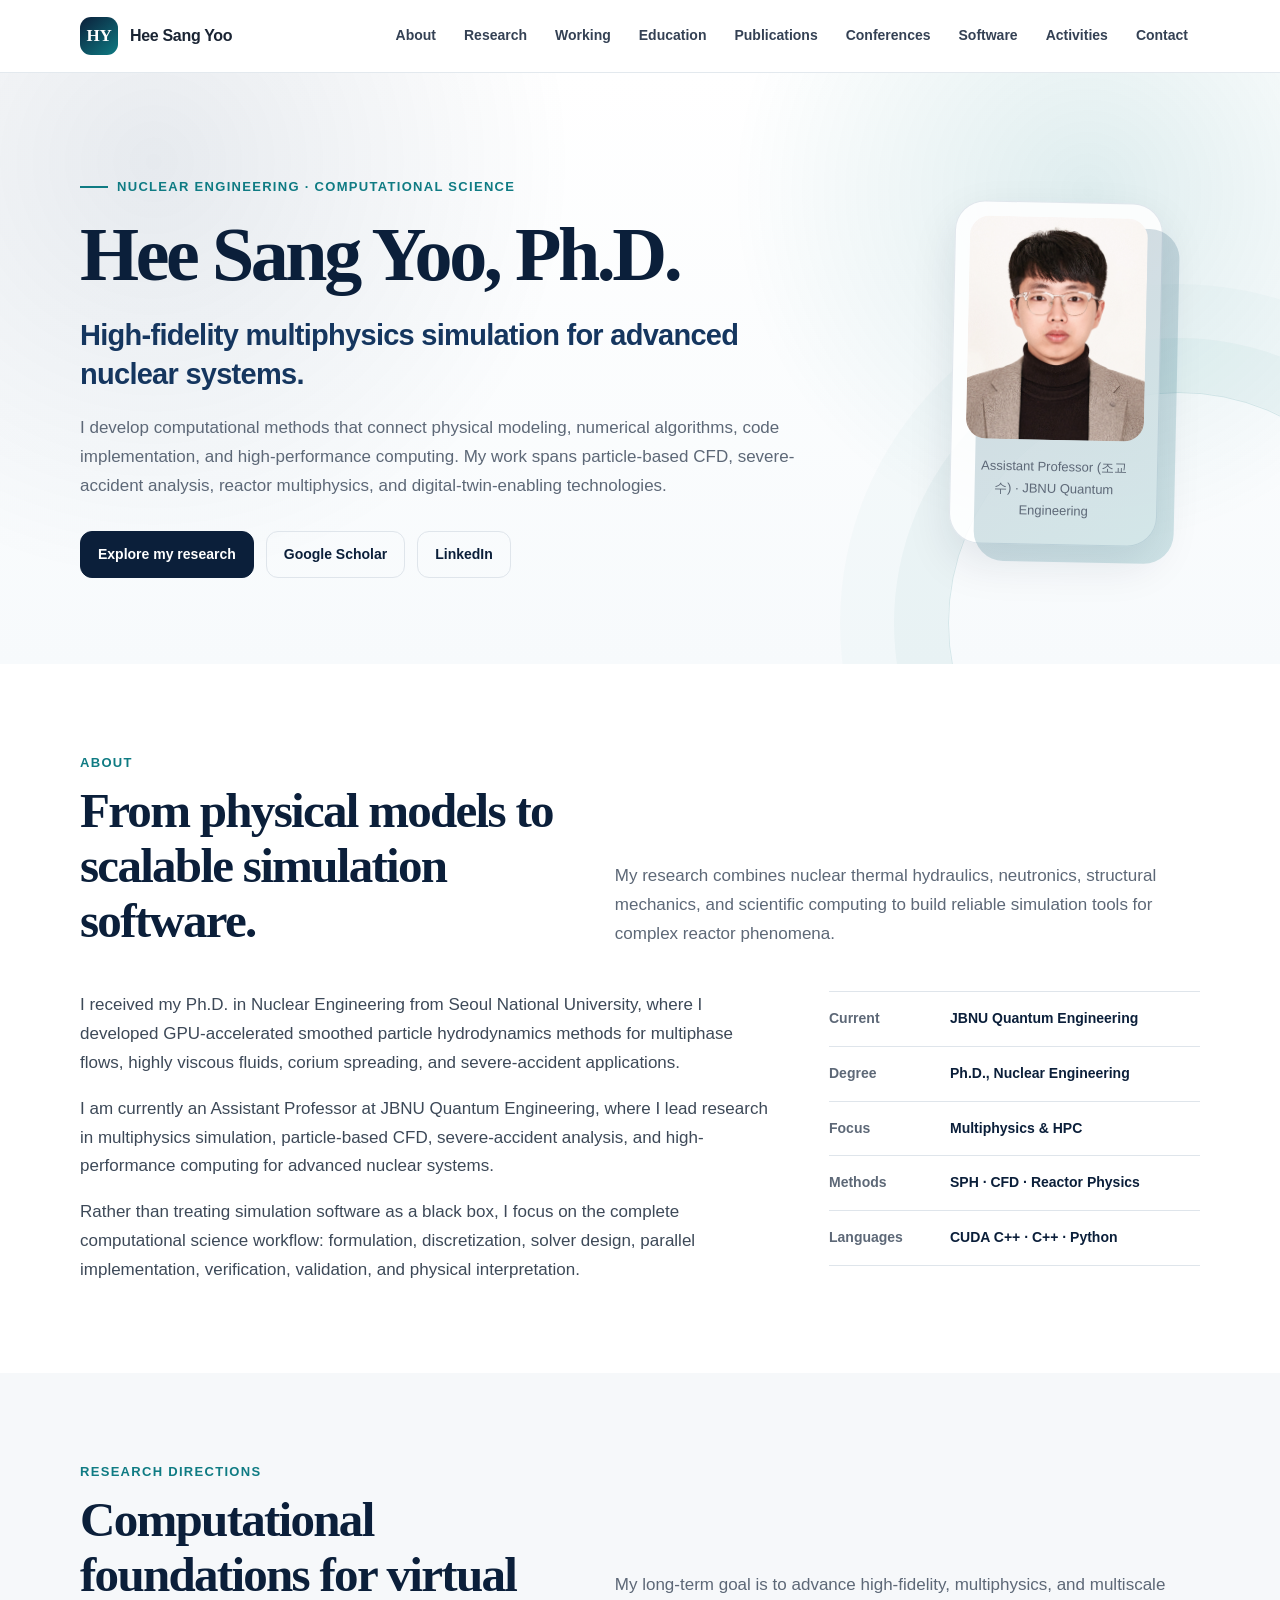
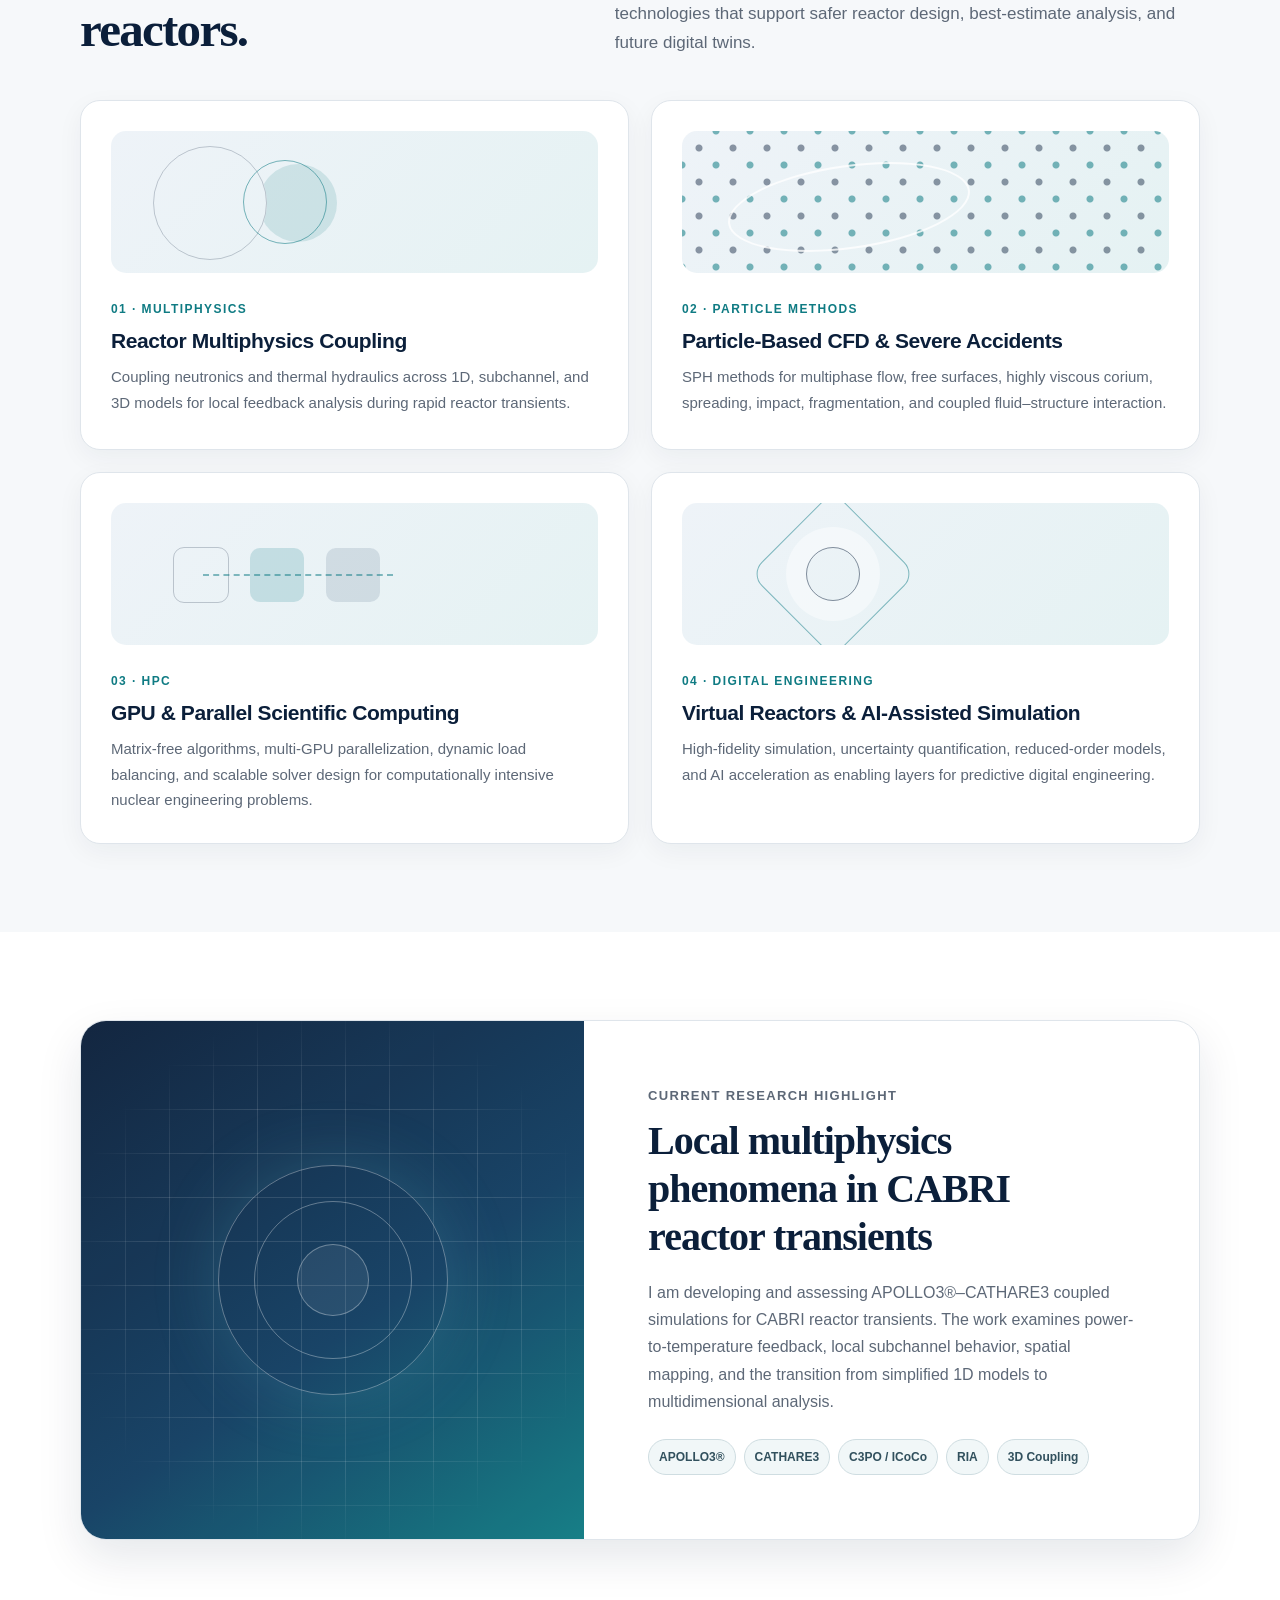
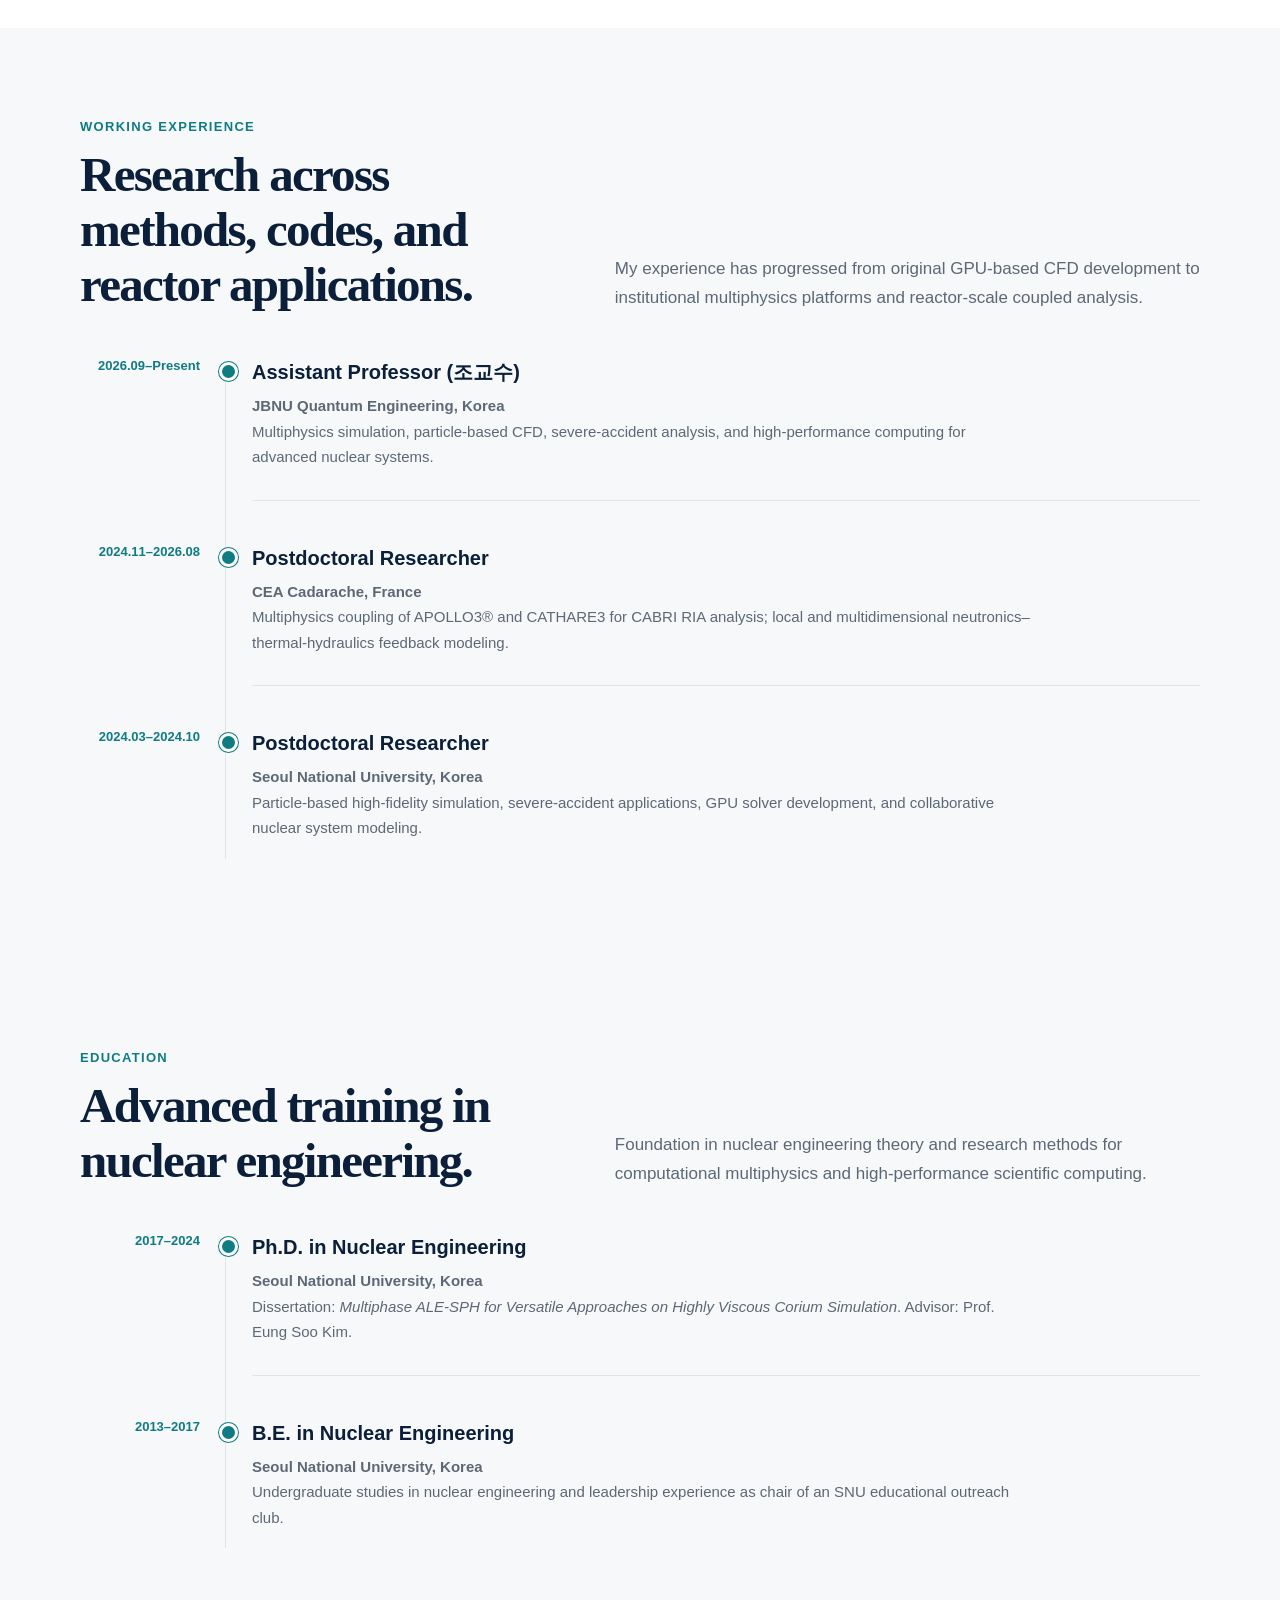
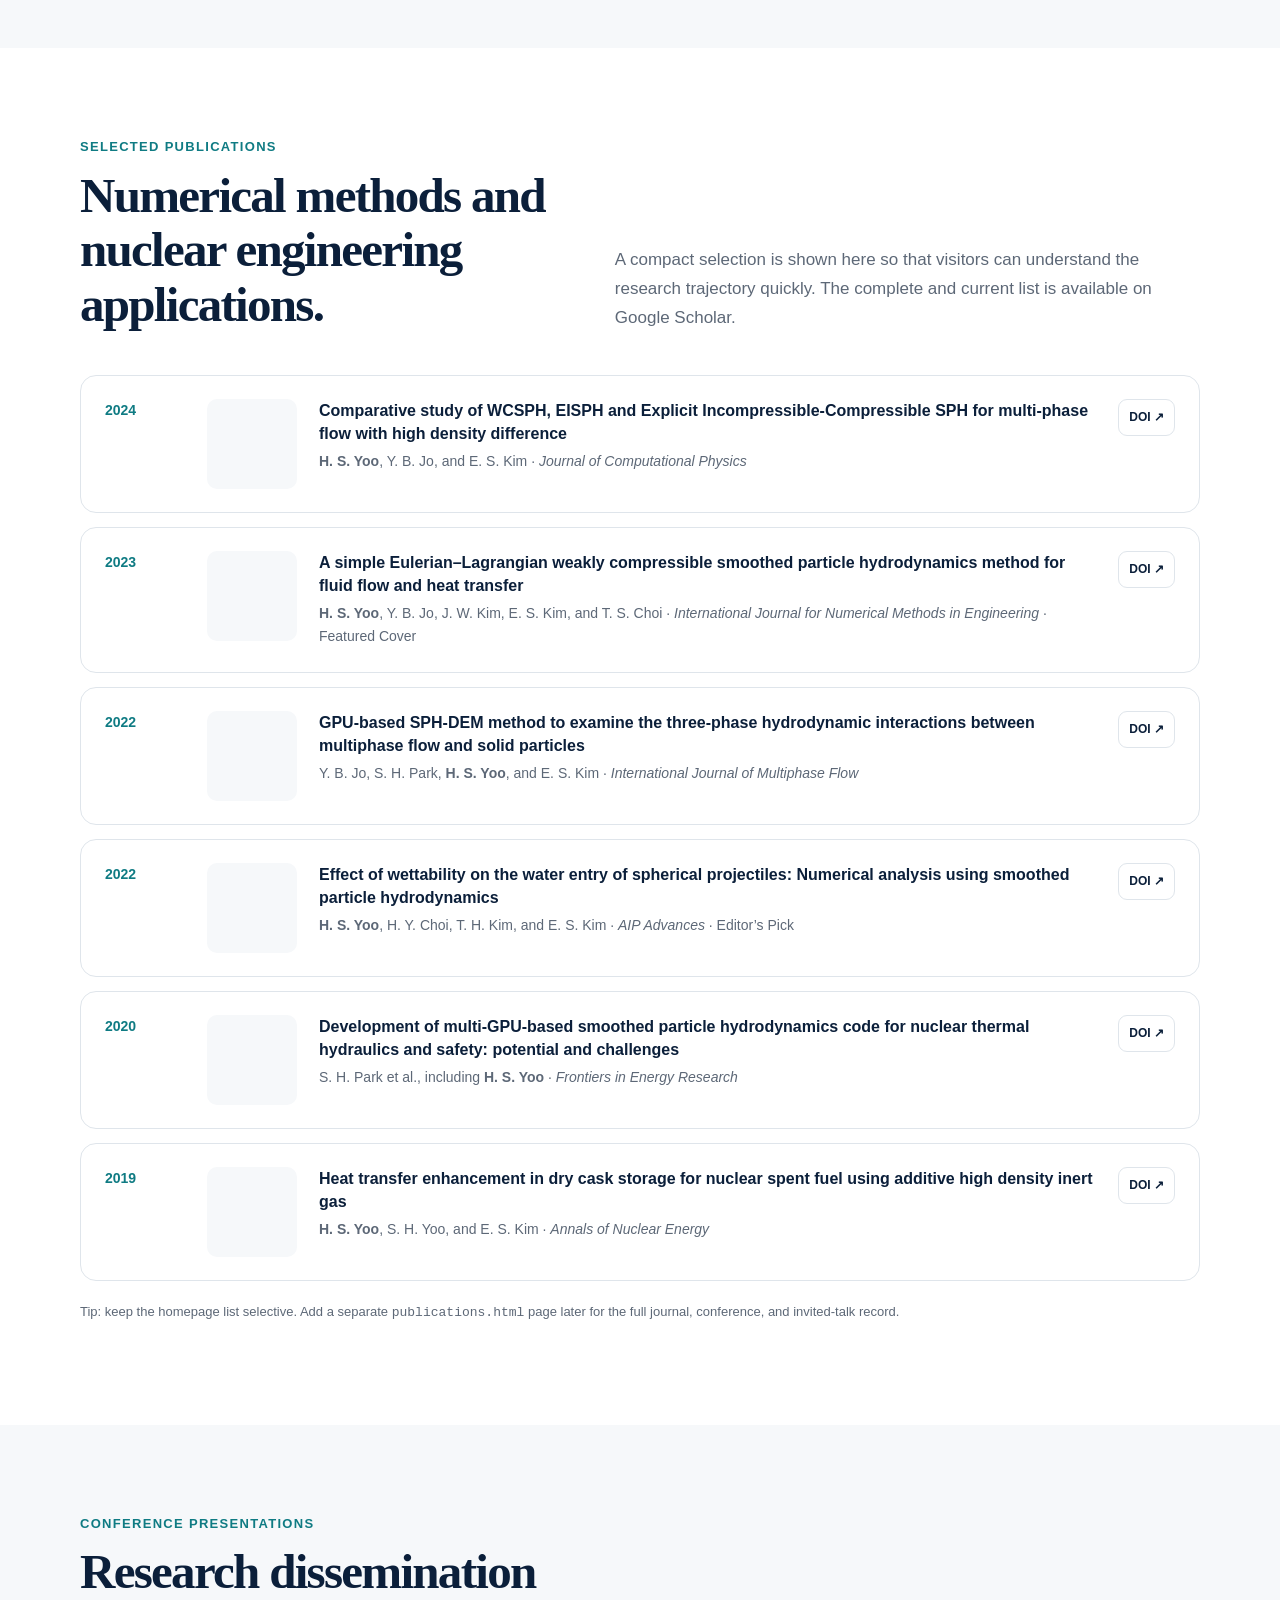
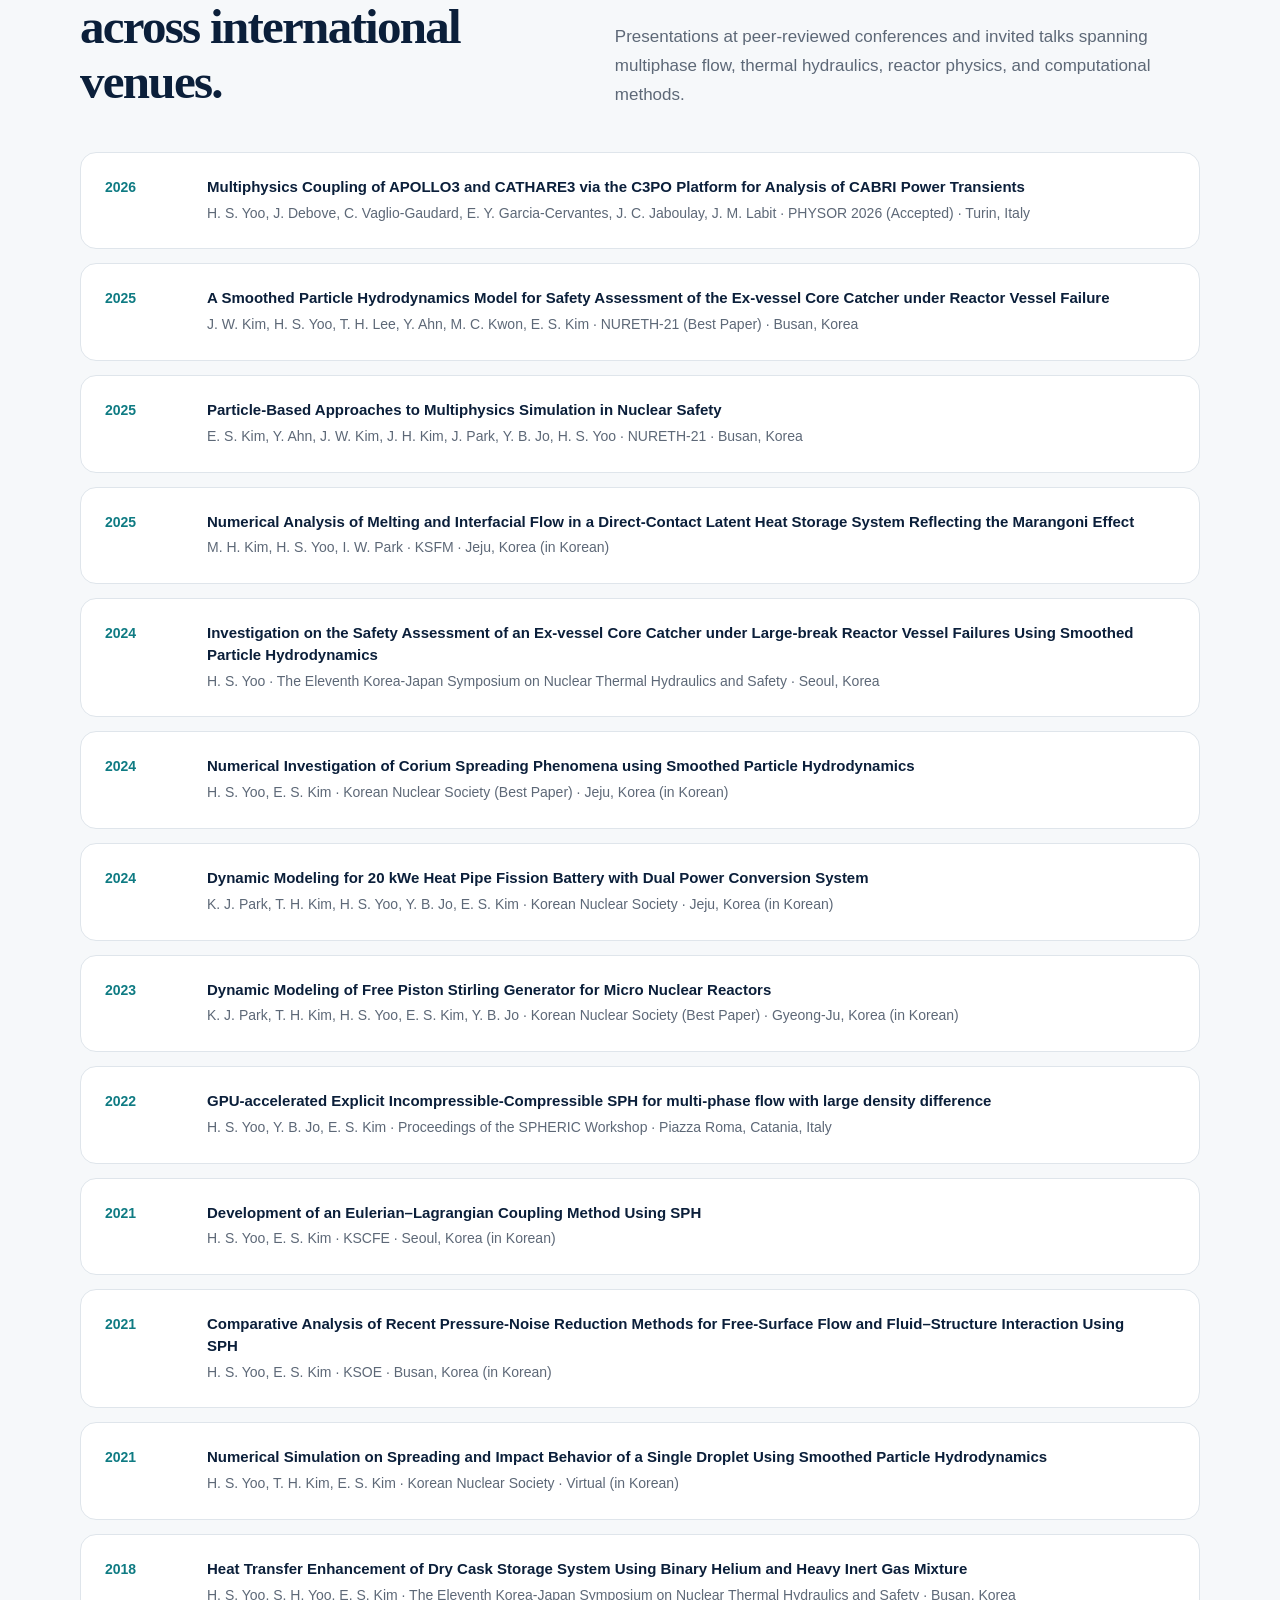
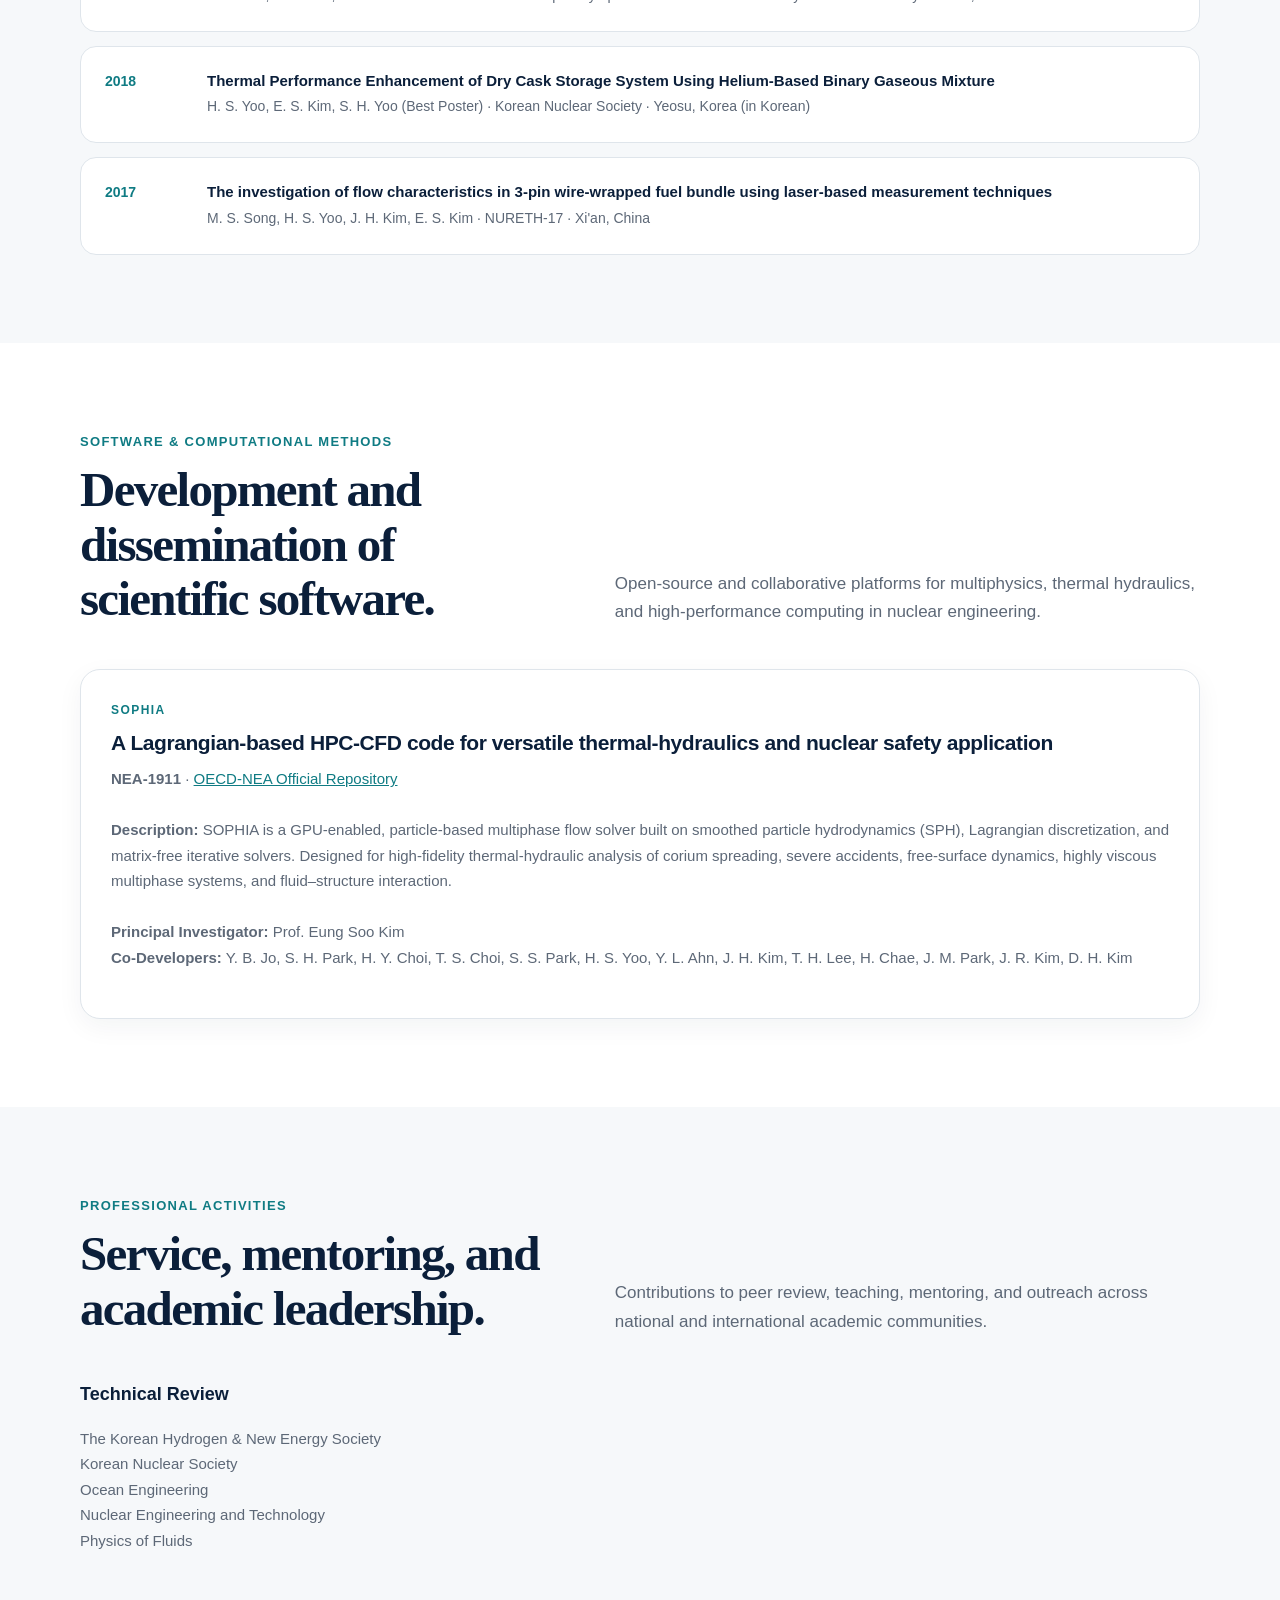
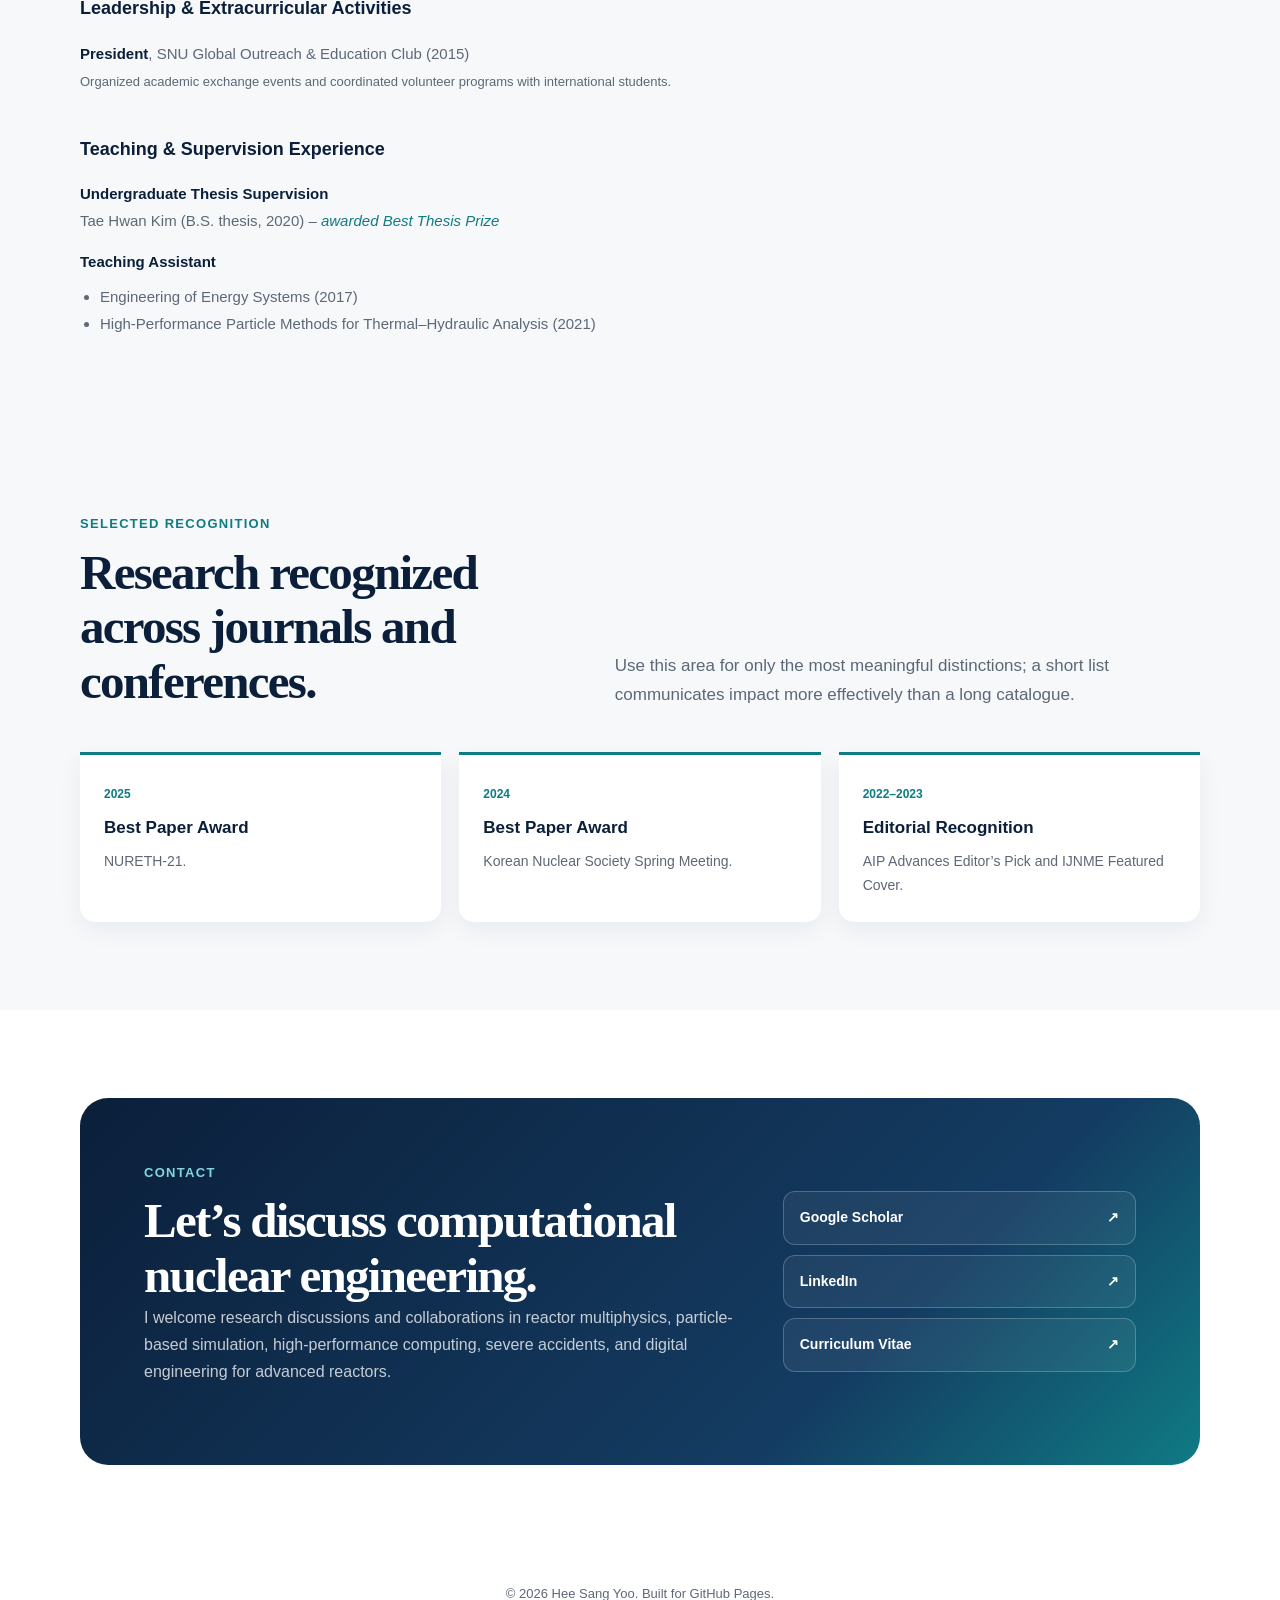
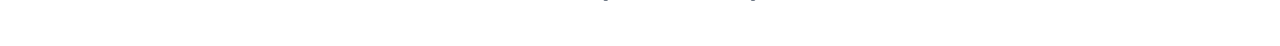
==== index.html @ 21f825f9 "newwebsite" ====
<!doctype html>
<html lang="en">
<head>
  <meta charset="utf-8">
  <meta name="viewport" content="width=device-width, initial-scale=1">
  <meta name="description" content="Hee Sang Yoo — Nuclear engineering researcher working on high-fidelity multiphysics simulation, particle methods, and high-performance computing.">
  <meta name="theme-color" content="#0b1f3a">
  <title>Hee Sang Yoo, Ph.D. | Nuclear Multiphysics & Computational Science</title>

  <style>
    :root {
      --navy: #0b1f3a;
      --navy-2: #15365f;
      --teal: #0f7b83;
      --sky: #e8f3f6;
      --ink: #1a2433;
      --muted: #5d6877;
      --line: #dfe5eb;
      --surface: #ffffff;
      --surface-soft: #f6f8fa;
      --shadow: 0 18px 45px rgba(11, 31, 58, 0.10);
      --radius: 20px;
      --max-width: 1120px;
    }

    * { box-sizing: border-box; }

    html {
      scroll-behavior: smooth;
      scroll-padding-top: 88px;
    }

    body {
      margin: 0;
      color: var(--ink);
      background: var(--surface);
      font-family: Inter, ui-sans-serif, -apple-system, BlinkMacSystemFont, "Segoe UI", Roboto, Helvetica, Arial, sans-serif;
      font-size: 16px;
      line-height: 1.7;
      -webkit-font-smoothing: antialiased;
    }

    a { color: inherit; }
    img { max-width: 100%; display: block; }

    .container {
      width: min(calc(100% - 40px), var(--max-width));
      margin: 0 auto;
    }

    .skip-link {
      position: absolute;
      left: -999px;
      top: 8px;
      padding: 10px 14px;
      color: #fff;
      background: var(--navy);
      z-index: 9999;
    }

    .skip-link:focus { left: 8px; }

    /* Navigation */
    .site-header {
      position: sticky;
      top: 0;
      z-index: 1000;
      border-bottom: 1px solid rgba(223, 229, 235, 0.85);
      background: rgba(255, 255, 255, 0.92);
      backdrop-filter: blur(16px);
    }

    .navbar {
      min-height: 72px;
      display: flex;
      align-items: center;
      justify-content: space-between;
      gap: 24px;
    }

    .brand {
      display: flex;
      align-items: center;
      gap: 12px;
      text-decoration: none;
      font-weight: 800;
      letter-spacing: -0.02em;
    }

    .brand-mark {
      width: 38px;
      height: 38px;
      display: grid;
      place-items: center;
      border-radius: 11px;
      color: #fff;
      background: linear-gradient(140deg, var(--navy), var(--teal));
      font-family: Georgia, "Times New Roman", serif;
      font-size: 17px;
    }

    .nav-links {
      display: flex;
      align-items: center;
      gap: 4px;
      margin: 0;
      padding: 0;
      list-style: none;
    }

    .nav-links a {
      display: block;
      padding: 9px 12px;
      border-radius: 10px;
      color: #344154;
      text-decoration: none;
      font-size: 14px;
      font-weight: 650;
    }

    .nav-links a:hover,
    .nav-links a:focus-visible {
      color: var(--navy);
      background: var(--surface-soft);
    }

    .menu-button {
      display: none;
      padding: 8px 10px;
      border: 1px solid var(--line);
      border-radius: 10px;
      color: var(--navy);
      background: #fff;
      font: inherit;
      font-weight: 700;
      cursor: pointer;
    }

    /* Hero */
    .hero {
      position: relative;
      overflow: hidden;
      padding: 96px 0 86px;
      background:
        radial-gradient(circle at 85% 20%, rgba(15, 123, 131, 0.13), transparent 30%),
        radial-gradient(circle at 12% 15%, rgba(21, 54, 95, 0.10), transparent 34%),
        linear-gradient(180deg, #ffffff 0%, #f7fafc 100%);
    }

    .hero::after {
      content: "";
      position: absolute;
      right: -130px;
      bottom: -190px;
      width: 460px;
      height: 460px;
      border: 1px solid rgba(15, 123, 131, 0.15);
      border-radius: 50%;
      box-shadow:
        0 0 0 54px rgba(15, 123, 131, 0.04),
        0 0 0 108px rgba(15, 123, 131, 0.025);
      pointer-events: none;
    }

    .hero-grid {
      position: relative;
      z-index: 1;
      display: grid;
      grid-template-columns: minmax(0, 1.45fr) minmax(260px, 0.55fr);
      align-items: center;
      gap: 72px;
    }

    .eyebrow {
      display: inline-flex;
      align-items: center;
      gap: 9px;
      margin-bottom: 18px;
      color: var(--teal);
      font-size: 13px;
      font-weight: 800;
      letter-spacing: 0.10em;
      text-transform: uppercase;
    }

    .eyebrow::before {
      content: "";
      width: 28px;
      height: 2px;
      background: var(--teal);
    }

    h1, h2, h3, p { margin-top: 0; }

    h1 {
      max-width: 760px;
      margin-bottom: 22px;
      color: var(--navy);
      font-family: Georgia, "Times New Roman", serif;
      font-size: clamp(46px, 7vw, 76px);
      font-weight: 700;
      line-height: 1.02;
      letter-spacing: -0.045em;
    }

    .hero-subtitle {
      max-width: 760px;
      margin-bottom: 20px;
      color: var(--navy-2);
      font-size: clamp(20px, 2.5vw, 29px);
      font-weight: 720;
      line-height: 1.35;
      letter-spacing: -0.025em;
    }

    .hero-copy {
      max-width: 735px;
      margin-bottom: 30px;
      color: var(--muted);
      font-size: 17px;
    }

    .hero-actions {
      display: flex;
      flex-wrap: wrap;
      gap: 12px;
    }

    .button {
      display: inline-flex;
      align-items: center;
      justify-content: center;
      min-height: 46px;
      padding: 11px 17px;
      border: 1px solid var(--navy);
      border-radius: 12px;
      color: #fff;
      background: var(--navy);
      text-decoration: none;
      font-size: 14px;
      font-weight: 760;
      transition: transform 150ms ease, box-shadow 150ms ease, background 150ms ease;
    }

    .button:hover {
      transform: translateY(-2px);
      box-shadow: 0 10px 22px rgba(11, 31, 58, 0.15);
    }

    .button.secondary {
      color: var(--navy);
      background: transparent;
      border-color: var(--line);
    }

    .profile-card {
      position: relative;
      padding: 14px;
      border: 1px solid rgba(223, 229, 235, 0.95);
      border-radius: 30px;
      background: rgba(255, 255, 255, 0.86);
      box-shadow: var(--shadow);
      transform: rotate(1.2deg);
    }

    .profile-card::before {
      content: "";
      position: absolute;
      inset: 24px -18px -18px 24px;
      z-index: -1;
      border-radius: 30px;
      background: linear-gradient(140deg, rgba(21, 54, 95, 0.18), rgba(15, 123, 131, 0.18));
    }

    .profile-card img {
      width: 100%;
      aspect-ratio: 4 / 5;
      object-fit: cover;
      object-position: center;
      border-radius: 20px;
      background: #e8edf1;
    }

    .profile-caption {
      padding: 16px 8px 8px;
      color: var(--muted);
      font-size: 13px;
      text-align: center;
    }

    /* Shared sections */
    section { padding: 88px 0; }
    section.soft { background: var(--surface-soft); }

    .section-heading {
      display: grid;
      grid-template-columns: 0.9fr 1.1fr;
      gap: 56px;
      margin-bottom: 42px;
      align-items: end;
    }

    .section-kicker {
      margin-bottom: 10px;
      color: var(--teal);
      font-size: 13px;
      font-weight: 800;
      letter-spacing: 0.1em;
      text-transform: uppercase;
    }

    h2 {
      margin-bottom: 0;
      color: var(--navy);
      font-family: Georgia, "Times New Roman", serif;
      font-size: clamp(34px, 5vw, 49px);
      line-height: 1.12;
      letter-spacing: -0.035em;
    }

    .section-intro {
      margin-bottom: 0;
      color: var(--muted);
      font-size: 17px;
    }

    /* About */
    .about-grid {
      display: grid;
      grid-template-columns: 1.3fr 0.7fr;
      gap: 60px;
      align-items: start;
    }

    .about-copy p {
      color: #3d4958;
      font-size: 17px;
    }

    .about-copy p:last-child { margin-bottom: 0; }

    .fact-list {
      margin: 0;
      padding: 0;
      list-style: none;
      border-top: 1px solid var(--line);
    }

    .fact-list li {
      display: grid;
      grid-template-columns: 105px 1fr;
      gap: 16px;
      padding: 15px 0;
      border-bottom: 1px solid var(--line);
      font-size: 14px;
    }

    .fact-label {
      color: var(--muted);
      font-weight: 700;
    }

    .fact-value {
      color: var(--navy);
      font-weight: 700;
    }

    /* Research */
    .research-grid {
      display: grid;
      grid-template-columns: repeat(2, minmax(0, 1fr));
      gap: 22px;
    }

    .research-card {
      position: relative;
      overflow: hidden;
      min-height: 350px;
      padding: 30px;
      border: 1px solid var(--line);
      border-radius: var(--radius);
      background: #fff;
      box-shadow: 0 8px 26px rgba(11, 31, 58, 0.05);
      transition: transform 180ms ease, box-shadow 180ms ease;
    }

    .research-card:hover {
      transform: translateY(-4px);
      box-shadow: 0 16px 38px rgba(11, 31, 58, 0.10);
    }

    .research-visual {
      position: relative;
      height: 142px;
      margin-bottom: 26px;
      overflow: hidden;
      border-radius: 15px;
      background: linear-gradient(135deg, #eef3f8, #e5f2f3);
    }

    .research-visual::before,
    .research-visual::after {
      content: "";
      position: absolute;
      border-radius: 50%;
      border: 1.5px solid rgba(11, 31, 58, 0.22);
    }

    .visual-multiphysics::before {
      width: 112px;
      height: 112px;
      left: 42px;
      top: 15px;
      box-shadow: 88px 0 0 -18px rgba(15, 123, 131, 0.14);
    }

    .visual-multiphysics::after {
      width: 82px;
      height: 82px;
      left: 132px;
      top: 29px;
      border-color: rgba(15, 123, 131, 0.55);
    }

    .visual-particles {
      background-image:
        radial-gradient(circle, rgba(11,31,58,.45) 0 3px, transparent 4px),
        radial-gradient(circle, rgba(15,123,131,.55) 0 3px, transparent 4px),
        linear-gradient(135deg, #eef3f8, #e5f2f3);
      background-position: 0 0, 17px 17px, 0 0;
      background-size: 34px 34px, 34px 34px, auto;
    }

    .visual-particles::before {
      width: 240px;
      height: 80px;
      left: 45px;
      top: 34px;
      border-radius: 50%;
      border: 2px solid rgba(255,255,255,.80);
      transform: rotate(-8deg);
    }

    .visual-hpc::before {
      width: 54px;
      height: 54px;
      left: 62px;
      top: 44px;
      border-radius: 11px;
      box-shadow:
        76px 0 0 -1px rgba(15, 123, 131, 0.18),
        152px 0 0 -1px rgba(21, 54, 95, 0.12);
    }

    .visual-hpc::after {
      width: 190px;
      height: 1px;
      left: 92px;
      top: 71px;
      border: 0;
      border-top: 2px dashed rgba(15, 123, 131, 0.50);
      border-radius: 0;
    }

    .visual-digital::before {
      width: 116px;
      height: 116px;
      left: 92px;
      top: 12px;
      border-radius: 17px;
      transform: rotate(45deg);
      border-color: rgba(15, 123, 131, 0.50);
    }

    .visual-digital::after {
      width: 52px;
      height: 52px;
      left: 124px;
      top: 44px;
      border-color: rgba(11, 31, 58, 0.48);
      box-shadow: 0 0 0 20px rgba(255,255,255,.42);
    }

    .research-number {
      display: block;
      margin-bottom: 8px;
      color: var(--teal);
      font-size: 12px;
      font-weight: 850;
      letter-spacing: 0.12em;
    }

    .research-card h3 {
      margin-bottom: 10px;
      color: var(--navy);
      font-size: 21px;
      line-height: 1.3;
      letter-spacing: -0.02em;
    }

    .research-card p {
      margin-bottom: 0;
      color: var(--muted);
      font-size: 15px;
    }

    /* Highlight */
    .highlight {
      display: grid;
      grid-template-columns: 0.9fr 1.1fr;
      gap: 0;
      overflow: hidden;
      border: 1px solid var(--line);
      border-radius: 26px;
      background: #fff;
      box-shadow: var(--shadow);
    }

    .highlight-graphic {
      position: relative;
      min-height: 390px;
      overflow: hidden;
      background:
        linear-gradient(rgba(255,255,255,.03), rgba(255,255,255,.03)),
        linear-gradient(145deg, var(--navy), #123e62 57%, var(--teal));
    }

    .core-ring,
    .core-ring::before,
    .core-ring::after {
      position: absolute;
      border-radius: 50%;
      border: 1px solid rgba(255,255,255,.33);
      content: "";
    }

    .core-ring {
      width: 230px;
      height: 230px;
      left: 50%;
      top: 50%;
      transform: translate(-50%, -50%);
      box-shadow: 0 0 70px rgba(106, 215, 221, 0.18);
    }

    .core-ring::before { inset: 35px; }
    .core-ring::after { inset: 78px; background: rgba(255,255,255,.07); }

    .core-lines {
      position: absolute;
      inset: 0;
      background-image:
        linear-gradient(rgba(255,255,255,.12) 1px, transparent 1px),
        linear-gradient(90deg, rgba(255,255,255,.12) 1px, transparent 1px);
      background-size: 44px 44px;
      mask-image: radial-gradient(circle at center, #000 0 52%, transparent 76%);
    }

    .highlight-copy {
      padding: clamp(34px, 6vw, 64px);
    }

    .highlight-copy h3 {
      margin-bottom: 18px;
      color: var(--navy);
      font-family: Georgia, "Times New Roman", serif;
      font-size: clamp(28px, 4vw, 40px);
      line-height: 1.2;
      letter-spacing: -0.025em;
    }

    .highlight-copy p { color: var(--muted); }

    .tag-list {
      display: flex;
      flex-wrap: wrap;
      gap: 8px;
      margin: 24px 0 0;
      padding: 0;
      list-style: none;
    }

    .tag-list li {
      padding: 7px 10px;
      border: 1px solid #cfdde1;
      border-radius: 999px;
      color: #31505d;
      background: #f1f7f8;
      font-size: 12px;
      font-weight: 750;
    }

    /* Experience */
    .timeline {
      position: relative;
      margin: 0;
      padding: 0;
      list-style: none;
    }

    .timeline::before {
      content: "";
      position: absolute;
      left: 145px;
      top: 12px;
      bottom: 12px;
      width: 1px;
      background: var(--line);
    }

    .timeline-item {
      display: grid;
      grid-template-columns: 120px 1fr;
      gap: 52px;
      position: relative;
      padding: 0 0 40px;
    }

    .timeline-item:last-child { padding-bottom: 0; }

    .timeline-item::before {
      content: "";
      position: absolute;
      left: 139px;
      top: 7px;
      width: 13px;
      height: 13px;
      border: 3px solid #fff;
      border-radius: 50%;
      background: var(--teal);
      box-shadow: 0 0 0 1px var(--teal);
    }

    .timeline-date {
      color: var(--teal);
      font-size: 13px;
      font-weight: 800;
      text-align: right;
    }

    .timeline-content {
      padding-bottom: 30px;
      border-bottom: 1px solid var(--line);
    }

    .timeline-item:last-child .timeline-content { border-bottom: 0; }

    .timeline-content h3 {
      margin-bottom: 4px;
      color: var(--navy);
      font-size: 20px;
    }

    .timeline-place {
      margin-bottom: 9px;
      color: #33465a;
      font-weight: 700;
    }

    .timeline-content p {
      max-width: 780px;
      margin-bottom: 0;
      color: var(--muted);
      font-size: 15px;
    }

    /* Publications */
    .publication-list {
      display: grid;
      gap: 14px;
      margin: 0;
      padding: 0;
      list-style: none;
    }

    .publication-item {
      display: grid;
      grid-template-columns: 80px 1fr auto;
      gap: 22px;
      align-items: start;
      padding: 23px 24px;
      border: 1px solid var(--line);
      border-radius: 16px;
      background: #fff;
      transition: border-color 150ms ease, transform 150ms ease;
    }

    .publication-item:hover {
      transform: translateX(3px);
      border-color: #b9cbd0;
    }

    .publication-item.with-figure {
      grid-template-columns: 80px 90px 1fr auto;
    }

    .publication-year {
      color: var(--teal);
      font-size: 14px;
      font-weight: 850;
    }

    .publication-figure {
      width: 90px;
      height: 90px;
      border-radius: 10px;
      overflow: hidden;
      background: var(--surface-soft);
      flex-shrink: 0;
    }

    .publication-figure img {
      width: 100%;
      height: 100%;
      object-fit: cover;
      object-position: center;
    }

    .publication-title {
      margin-bottom: 4px;
      color: var(--navy);
      font-size: 16px;
      font-weight: 800;
      line-height: 1.45;
    }

    .publication-meta {
      margin-bottom: 0;
      color: var(--muted);
      font-size: 14px;
    }

    .publication-link {
      padding: 7px 10px;
      border: 1px solid var(--line);
      border-radius: 9px;
      color: var(--navy);
      text-decoration: none;
      font-size: 12px;
      font-weight: 800;
      white-space: nowrap;
    }

    .publication-link:hover {
      color: #fff;
      background: var(--navy);
      border-color: var(--navy);
    }

    .publication-note {
      margin-top: 20px;
      color: var(--muted);
      font-size: 13px;
    }

    /* Awards */
    .award-grid {
      display: grid;
      grid-template-columns: repeat(3, minmax(0, 1fr));
      gap: 18px;
    }

    .award-card {
      padding: 24px;
      border-top: 3px solid var(--teal);
      border-radius: 0 0 15px 15px;
      background: #fff;
      box-shadow: 0 8px 24px rgba(11,31,58,.06);
    }

    .award-card .year {
      color: var(--teal);
      font-size: 12px;
      font-weight: 850;
    }

    .award-card h3 {
      margin: 8px 0 7px;
      color: var(--navy);
      font-size: 17px;
    }

    .award-card p {
      margin: 0;
      color: var(--muted);
      font-size: 14px;
    }

    /* Contact */
    .contact-panel {
      display: grid;
      grid-template-columns: 1.25fr 0.75fr;
      gap: 50px;
      padding: clamp(34px, 6vw, 64px);
      border-radius: 28px;
      color: #fff;
      background: linear-gradient(135deg, var(--navy), #143c62 70%, var(--teal));
    }

    .contact-panel h2 { color: #fff; }
    .contact-panel p { color: rgba(255,255,255,.76); }

    .contact-links {
      display: grid;
      align-content: center;
      gap: 10px;
    }

    .contact-links a {
      display: flex;
      align-items: center;
      justify-content: space-between;
      padding: 14px 16px;
      border: 1px solid rgba(255,255,255,.22);
      border-radius: 12px;
      color: #fff;
      background: rgba(255,255,255,.06);
      text-decoration: none;
      font-size: 14px;
      font-weight: 750;
    }

    .contact-links a:hover { background: rgba(255,255,255,.13); }

    footer {
      padding: 30px 0 42px;
      color: var(--muted);
      font-size: 13px;
      text-align: center;
    }

    /* Accessibility and responsive behavior */
    :focus-visible {
      outline: 3px solid rgba(15, 123, 131, 0.35);
      outline-offset: 3px;
    }

    @media (max-width: 900px) {
      .hero-grid,
      .section-heading,
      .about-grid,
      .highlight,
      .contact-panel {
        grid-template-columns: 1fr;
      }

      .hero { padding-top: 72px; }
      .hero-grid { gap: 54px; }
      .profile-card { width: min(330px, 86%); margin: 0 auto; }
      .section-heading { gap: 18px; align-items: start; }
      .highlight-graphic { min-height: 300px; }
      .award-grid { grid-template-columns: 1fr; }
    }

    @media (max-width: 720px) {
      .menu-button { display: block; }

      .nav-links {
        display: none;
        position: absolute;
        left: 20px;
        right: 20px;
        top: 65px;
        flex-direction: column;
        align-items: stretch;
        padding: 10px;
        border: 1px solid var(--line);
        border-radius: 14px;
        background: #fff;
        box-shadow: var(--shadow);
      }

      .nav-links.open { display: flex; }
      .nav-links a { padding: 11px 12px; }

      .research-grid { grid-template-columns: 1fr; }
      .research-card { min-height: auto; }

      .timeline::before { left: 6px; }
      .timeline-item { grid-template-columns: 1fr; gap: 8px; padding-left: 32px; }
      .timeline-item::before { left: 0; }
      .timeline-date { text-align: left; }

      .publication-item {
        grid-template-columns: 1fr;
        gap: 7px;
      }

      .publication-item.with-figure {
        grid-template-columns: 1fr;
      }

      .publication-figure {
        width: 100%;
        height: 150px;
        margin-bottom: 8px;
      }
      section { padding: 70px 0; }
    }

    @media (prefers-reduced-motion: reduce) {
      html { scroll-behavior: auto; }
      *, *::before, *::after { transition: none !important; }
    }
  </style>
</head>

<body>
  <a class="skip-link" href="#main-content">Skip to main content</a>

  <header class="site-header">
    <nav class="navbar container" aria-label="Main navigation">
      <a class="brand" href="#home" aria-label="Hee Sang Yoo home">
        <span class="brand-mark">HY</span>
        <span>Hee Sang Yoo</span>
      </a>

      <button class="menu-button" type="button" aria-controls="nav-links" aria-expanded="false">
        Menu
      </button>

      <ul class="nav-links" id="nav-links">
        <li><a href="#about">About</a></li>
        <li><a href="#research">Research</a></li>
        <li><a href="#experience">Working</a></li>
        <li><a href="#education">Education</a></li>
        <li><a href="#publications">Publications</a></li>
        <li><a href="#conferences">Conferences</a></li>
        <li><a href="#software">Software</a></li>
        <li><a href="#activities">Activities</a></li>
        <li><a href="#contact">Contact</a></li>
      </ul>
    </nav>
  </header>

  <main id="main-content">
    <section class="hero" id="home">
      <div class="container hero-grid">
        <div>
          <span class="eyebrow">Nuclear Engineering · Computational Science</span>
          <h1>Hee Sang Yoo, Ph.D.</h1>
          <p class="hero-subtitle">High-fidelity multiphysics simulation for advanced nuclear systems.</p>
          <p class="hero-copy">
            I develop computational methods that connect physical modeling, numerical algorithms,
            code implementation, and high-performance computing. My work spans particle-based CFD,
            severe-accident analysis, reactor multiphysics, and digital-twin-enabling technologies.
          </p>
          <div class="hero-actions">
            <a class="button" href="#research">Explore my research</a>
            <a class="button secondary" href="https://scholar.google.co.kr/citations?user=WE6J39QAAAAJ&amp;hl=en" target="_blank" rel="noopener">Google Scholar</a>
            <a class="button secondary" href="https://www.linkedin.com/in/heesang-yoo-963267172/" target="_blank" rel="noopener">LinkedIn</a>
          </div>
        </div>

        <figure class="profile-card">
          <img src="figure/PHOTO.jpg" onerror="this.onerror=null;this.src='figure/profile-placeholder.svg';" alt="Portrait of Hee Sang Yoo">
          <figcaption class="profile-caption">Assistant Professor (조교수) · JBNU Quantum Engineering</figcaption>
        </figure>
      </div>
    </section>

    <section id="about">
      <div class="container">
        <div class="section-heading">
          <div>
            <p class="section-kicker">About</p>
            <h2>From physical models to scalable simulation software.</h2>
          </div>
          <p class="section-intro">
            My research combines nuclear thermal hydraulics, neutronics, structural mechanics,
            and scientific computing to build reliable simulation tools for complex reactor phenomena.
          </p>
        </div>

        <div class="about-grid">
          <div class="about-copy">
            <p>
              I received my Ph.D. in Nuclear Engineering from Seoul National University, where I developed
              GPU-accelerated smoothed particle hydrodynamics methods for multiphase flows, highly viscous
              fluids, corium spreading, and severe-accident applications.
            </p>
            <p>
              I am currently an Assistant Professor at JBNU Quantum Engineering, where I lead research in
              multiphysics simulation, particle-based CFD, severe-accident analysis, and high-performance
              computing for advanced nuclear systems.
            </p>
            <p>
              Rather than treating simulation software as a black box, I focus on the complete computational
              science workflow: formulation, discretization, solver design, parallel implementation,
              verification, validation, and physical interpretation.
            </p>
          </div>

          <ul class="fact-list" aria-label="Research profile">
            <li><span class="fact-label">Current</span><span class="fact-value">JBNU Quantum Engineering</span></li>
            <li><span class="fact-label">Degree</span><span class="fact-value">Ph.D., Nuclear Engineering</span></li>
            <li><span class="fact-label">Focus</span><span class="fact-value">Multiphysics & HPC</span></li>
            <li><span class="fact-label">Methods</span><span class="fact-value">SPH · CFD · Reactor Physics</span></li>
            <li><span class="fact-label">Languages</span><span class="fact-value">CUDA C++ · C++ · Python</span></li>
          </ul>
        </div>
      </div>
    </section>

    <section class="soft" id="research">
      <div class="container">
        <div class="section-heading">
          <div>
            <p class="section-kicker">Research directions</p>
            <h2>Computational foundations for virtual reactors.</h2>
          </div>
          <p class="section-intro">
            My long-term goal is to advance high-fidelity, multiphysics, and multiscale technologies
            that support safer reactor design, best-estimate analysis, and future digital twins.
          </p>
        </div>

        <div class="research-grid">
          <article class="research-card">
            <div class="research-visual visual-multiphysics" aria-hidden="true"></div>
            <span class="research-number">01 · MULTIPHYSICS</span>
            <h3>Reactor Multiphysics Coupling</h3>
            <p>
              Coupling neutronics and thermal hydraulics across 1D, subchannel, and 3D models for
              local feedback analysis during rapid reactor transients.
            </p>
          </article>

          <article class="research-card">
            <div class="research-visual visual-particles" aria-hidden="true"></div>
            <span class="research-number">02 · PARTICLE METHODS</span>
            <h3>Particle-Based CFD & Severe Accidents</h3>
            <p>
              SPH methods for multiphase flow, free surfaces, highly viscous corium, spreading,
              impact, fragmentation, and coupled fluid–structure interaction.
            </p>
          </article>

          <article class="research-card">
            <div class="research-visual visual-hpc" aria-hidden="true"></div>
            <span class="research-number">03 · HPC</span>
            <h3>GPU & Parallel Scientific Computing</h3>
            <p>
              Matrix-free algorithms, multi-GPU parallelization, dynamic load balancing, and scalable
              solver design for computationally intensive nuclear engineering problems.
            </p>
          </article>

          <article class="research-card">
            <div class="research-visual visual-digital" aria-hidden="true"></div>
            <span class="research-number">04 · DIGITAL ENGINEERING</span>
            <h3>Virtual Reactors & AI-Assisted Simulation</h3>
            <p>
              High-fidelity simulation, uncertainty quantification, reduced-order models, and AI
              acceleration as enabling layers for predictive digital engineering.
            </p>
          </article>
        </div>
      </div>
    </section>

    <section id="current-work">
      <div class="container">
        <div class="highlight">
          <div class="highlight-graphic" aria-hidden="true">
            <div class="core-lines"></div>
            <div class="core-ring"></div>
          </div>
          <div class="highlight-copy">
            <p class="section-kicker">Current research highlight</p>
            <h3>Local multiphysics phenomena in CABRI reactor transients</h3>
            <p>
              I am developing and assessing APOLLO3®–CATHARE3 coupled simulations for CABRI reactor
              transients. The work examines power-to-temperature feedback, local subchannel behavior,
              spatial mapping, and the transition from simplified 1D models to multidimensional analysis.
            </p>
            <ul class="tag-list">
              <li>APOLLO3®</li>
              <li>CATHARE3</li>
              <li>C3PO / ICoCo</li>
              <li>RIA</li>
              <li>3D Coupling</li>
            </ul>
          </div>
        </div>
      </div>
    </section>

    <section class="soft" id="experience">
      <div class="container">
        <div class="section-heading">
          <div>
            <p class="section-kicker">Working experience</p>
            <h2>Research across methods, codes, and reactor applications.</h2>
          </div>
          <p class="section-intro">
            My experience has progressed from original GPU-based CFD development to institutional
            multiphysics platforms and reactor-scale coupled analysis.
          </p>
        </div>

        <ol class="timeline">
          <li class="timeline-item">
            <div class="timeline-date">2026.09–Present</div>
            <div class="timeline-content">
              <h3>Assistant Professor (조교수)</h3>
              <p class="timeline-place">JBNU Quantum Engineering, Korea</p>
              <p>
                Multiphysics simulation, particle-based CFD, severe-accident analysis, and 
                high-performance computing for advanced nuclear systems.
              </p>
            </div>
          </li>

          <li class="timeline-item">
            <div class="timeline-date">2024.11–2026.08</div>
            <div class="timeline-content">
              <h3>Postdoctoral Researcher</h3>
              <p class="timeline-place">CEA Cadarache, France</p>
              <p>
                Multiphysics coupling of APOLLO3® and CATHARE3 for CABRI RIA analysis; local and
                multidimensional neutronics–thermal-hydraulics feedback modeling.
              </p>
            </div>
          </li>

          <li class="timeline-item">
            <div class="timeline-date">2024.03–2024.10</div>
            <div class="timeline-content">
              <h3>Postdoctoral Researcher</h3>
              <p class="timeline-place">Seoul National University, Korea</p>
              <p>
                Particle-based high-fidelity simulation, severe-accident applications, GPU solver
                development, and collaborative nuclear system modeling.
              </p>
            </div>
          </li>
        </ol>
      </div>
    </section>

    <section class="soft" id="education">
      <div class="container">
        <div class="section-heading">
          <div>
            <p class="section-kicker">Education</p>
            <h2>Advanced training in nuclear engineering.</h2>
          </div>
          <p class="section-intro">
            Foundation in nuclear engineering theory and research methods for computational multiphysics
            and high-performance scientific computing.
          </p>
        </div>

        <ol class="timeline">
          <li class="timeline-item">
            <div class="timeline-date">2017–2024</div>
            <div class="timeline-content">
              <h3>Ph.D. in Nuclear Engineering</h3>
              <p class="timeline-place">Seoul National University, Korea</p>
              <p>
                Dissertation: <em>Multiphase ALE-SPH for Versatile Approaches on Highly Viscous
                Corium Simulation</em>. Advisor: Prof. Eung Soo Kim.
              </p>
            </div>
          </li>

          <li class="timeline-item">
            <div class="timeline-date">2013–2017</div>
            <div class="timeline-content">
              <h3>B.E. in Nuclear Engineering</h3>
              <p class="timeline-place">Seoul National University, Korea</p>
              <p>
                Undergraduate studies in nuclear engineering and leadership experience as chair of
                an SNU educational outreach club.
              </p>
            </div>
          </li>
        </ol>
      </div>
    </section>

    <section id="publications">
      <div class="container">
        <div class="section-heading">
          <div>
            <p class="section-kicker">Selected publications</p>
            <h2>Numerical methods and nuclear engineering applications.</h2>
          </div>
          <p class="section-intro">
            A compact selection is shown here so that visitors can understand the research trajectory
            quickly. The complete and current list is available on Google Scholar.
          </p>
        </div>

        <ol class="publication-list">
          <li class="publication-item with-figure">
            <div class="publication-year">2024</div>
            <div class="publication-figure">
              <img src="figure/pub-2024-sph.jpg" alt="SPH multiphase flow visualization" onerror="this.style.display='none'">
            </div>
            <div>
              <p class="publication-title">Comparative study of WCSPH, EISPH and Explicit Incompressible-Compressible SPH for multi-phase flow with high density difference</p>
              <p class="publication-meta"><strong>H. S. Yoo</strong>, Y. B. Jo, and E. S. Kim · <em>Journal of Computational Physics</em></p>
            </div>
            <a class="publication-link" href="https://doi.org/10.1016/j.jcp.2024.112930" target="_blank" rel="noopener">DOI ↗</a>
          </li>

          <li class="publication-item with-figure">
            <div class="publication-year">2023</div>
            <div class="publication-figure">
              <img src="figure/pub-2023-elwcsph.jpg" alt="ELWCSPH method visualization" onerror="this.style.display='none'">
            </div>
            <div>
              <p class="publication-title">A simple Eulerian–Lagrangian weakly compressible smoothed particle hydrodynamics method for fluid flow and heat transfer</p>
              <p class="publication-meta"><strong>H. S. Yoo</strong>, Y. B. Jo, J. W. Kim, E. S. Kim, and T. S. Choi · <em>International Journal for Numerical Methods in Engineering</em> · Featured Cover</p>
            </div>
            <a class="publication-link" href="https://doi.org/10.1002/nme.7148" target="_blank" rel="noopener">DOI ↗</a>
          </li>

          <li class="publication-item with-figure">
            <div class="publication-year">2022</div>
            <div class="publication-figure">
              <img src="figure/pub-2022-sphdem.jpg" alt="SPH-DEM interaction visualization" onerror="this.style.display='none'">
            </div>
            <div>
              <p class="publication-title">GPU-based SPH-DEM method to examine the three-phase hydrodynamic interactions between multiphase flow and solid particles</p>
              <p class="publication-meta">Y. B. Jo, S. H. Park, <strong>H. S. Yoo</strong>, and E. S. Kim · <em>International Journal of Multiphase Flow</em></p>
            </div>
            <a class="publication-link" href="https://doi.org/10.1016/j.ijmultiphaseflow.2022.104125" target="_blank" rel="noopener">DOI ↗</a>
          </li>

          <li class="publication-item with-figure">
            <div class="publication-year">2022</div>
            <div class="publication-figure">
              <img src="figure/pub-2022-waterentry.jpg" alt="Water entry simulation" onerror="this.style.display='none'">
            </div>
            <div>
              <p class="publication-title">Effect of wettability on the water entry of spherical projectiles: Numerical analysis using smoothed particle hydrodynamics</p>
              <p class="publication-meta"><strong>H. S. Yoo</strong>, H. Y. Choi, T. H. Kim, and E. S. Kim · <em>AIP Advances</em> · Editor’s Pick</p>
            </div>
            <a class="publication-link" href="https://doi.org/10.1063/5.0072710" target="_blank" rel="noopener">DOI ↗</a>
          </li>

          <li class="publication-item with-figure">
            <div class="publication-year">2020</div>
            <div class="publication-figure">
              <img src="figure/pub-2020-multigpu.jpg" alt="Multi-GPU SPH code" onerror="this.style.display='none'">
            </div>
            <div>
              <p class="publication-title">Development of multi-GPU-based smoothed particle hydrodynamics code for nuclear thermal hydraulics and safety: potential and challenges</p>
              <p class="publication-meta">S. H. Park et al., including <strong>H. S. Yoo</strong> · <em>Frontiers in Energy Research</em></p>
            </div>
            <a class="publication-link" href="https://doi.org/10.3389/fenrg.2020.00086" target="_blank" rel="noopener">DOI ↗</a>
          </li>

          <li class="publication-item with-figure">
            <div class="publication-year">2019</div>
            <div class="publication-figure">
              <img src="figure/pub-2019-drycask.jpg" alt="Dry cask storage thermal analysis" onerror="this.style.display='none'">
            </div>
            <div>
              <p class="publication-title">Heat transfer enhancement in dry cask storage for nuclear spent fuel using additive high density inert gas</p>
              <p class="publication-meta"><strong>H. S. Yoo</strong>, S. H. Yoo, and E. S. Kim · <em>Annals of Nuclear Energy</em></p>
            </div>
            <a class="publication-link" href="https://doi.org/10.1016/j.anucene.2019.04.018" target="_blank" rel="noopener">DOI ↗</a>
          </li>
        </ol>

        <p class="publication-note">
          Tip: keep the homepage list selective. Add a separate <code>publications.html</code> page later for the full journal, conference, and invited-talk record.
        </p>
      </div>
    </section>

    <section class="soft" id="conferences">
      <div class="container">
        <div class="section-heading">
          <div>
            <p class="section-kicker">Conference presentations</p>
            <h2>Research dissemination across international venues.</h2>
          </div>
          <p class="section-intro">
            Presentations at peer-reviewed conferences and invited talks spanning multiphase flow,
            thermal hydraulics, reactor physics, and computational methods.
          </p>
        </div>

        <ol class="publication-list" style="font-size: 14px;">
          <li class="publication-item">
            <div class="publication-year">2026</div>
            <div>
              <p class="publication-title" style="font-size: 15px;">Multiphysics Coupling of APOLLO3 and CATHARE3 via the C3PO Platform for Analysis of CABRI Power Transients</p>
              <p class="publication-meta">H. S. Yoo, J. Debove, C. Vaglio-Gaudard, E. Y. Garcia-Cervantes, J. C. Jaboulay, J. M. Labit · PHYSOR 2026 (Accepted) · Turin, Italy</p>
            </div>
          </li>

          <li class="publication-item">
            <div class="publication-year">2025</div>
            <div>
              <p class="publication-title" style="font-size: 15px;">A Smoothed Particle Hydrodynamics Model for Safety Assessment of the Ex-vessel Core Catcher under Reactor Vessel Failure</p>
              <p class="publication-meta">J. W. Kim, H. S. Yoo, T. H. Lee, Y. Ahn, M. C. Kwon, E. S. Kim · NURETH-21 (Best Paper) · Busan, Korea</p>
            </div>
          </li>

          <li class="publication-item">
            <div class="publication-year">2025</div>
            <div>
              <p class="publication-title" style="font-size: 15px;">Particle-Based Approaches to Multiphysics Simulation in Nuclear Safety</p>
              <p class="publication-meta">E. S. Kim, Y. Ahn, J. W. Kim, J. H. Kim, J. Park, Y. B. Jo, H. S. Yoo · NURETH-21 · Busan, Korea</p>
            </div>
          </li>

          <li class="publication-item">
            <div class="publication-year">2025</div>
            <div>
              <p class="publication-title" style="font-size: 15px;">Numerical Analysis of Melting and Interfacial Flow in a Direct-Contact Latent Heat Storage System Reflecting the Marangoni Effect</p>
              <p class="publication-meta">M. H. Kim, H. S. Yoo, I. W. Park · KSFM · Jeju, Korea (in Korean)</p>
            </div>
          </li>

          <li class="publication-item">
            <div class="publication-year">2024</div>
            <div>
              <p class="publication-title" style="font-size: 15px;">Investigation on the Safety Assessment of an Ex-vessel Core Catcher under Large-break Reactor Vessel Failures Using Smoothed Particle Hydrodynamics</p>
              <p class="publication-meta">H. S. Yoo · The Eleventh Korea-Japan Symposium on Nuclear Thermal Hydraulics and Safety · Seoul, Korea</p>
            </div>
          </li>

          <li class="publication-item">
            <div class="publication-year">2024</div>
            <div>
              <p class="publication-title" style="font-size: 15px;">Numerical Investigation of Corium Spreading Phenomena using Smoothed Particle Hydrodynamics</p>
              <p class="publication-meta">H. S. Yoo, E. S. Kim · Korean Nuclear Society (Best Paper) · Jeju, Korea (in Korean)</p>
            </div>
          </li>

          <li class="publication-item">
            <div class="publication-year">2024</div>
            <div>
              <p class="publication-title" style="font-size: 15px;">Dynamic Modeling for 20 kWe Heat Pipe Fission Battery with Dual Power Conversion System</p>
              <p class="publication-meta">K. J. Park, T. H. Kim, H. S. Yoo, Y. B. Jo, E. S. Kim · Korean Nuclear Society · Jeju, Korea (in Korean)</p>
            </div>
          </li>

          <li class="publication-item">
            <div class="publication-year">2023</div>
            <div>
              <p class="publication-title" style="font-size: 15px;">Dynamic Modeling of Free Piston Stirling Generator for Micro Nuclear Reactors</p>
              <p class="publication-meta">K. J. Park, T. H. Kim, H. S. Yoo, E. S. Kim, Y. B. Jo · Korean Nuclear Society (Best Paper) · Gyeong-Ju, Korea (in Korean)</p>
            </div>
          </li>

          <li class="publication-item">
            <div class="publication-year">2022</div>
            <div>
              <p class="publication-title" style="font-size: 15px;">GPU-accelerated Explicit Incompressible-Compressible SPH for multi-phase flow with large density difference</p>
              <p class="publication-meta">H. S. Yoo, Y. B. Jo, E. S. Kim · Proceedings of the SPHERIC Workshop · Piazza Roma, Catania, Italy</p>
            </div>
          </li>

          <li class="publication-item">
            <div class="publication-year">2021</div>
            <div>
              <p class="publication-title" style="font-size: 15px;">Development of an Eulerian–Lagrangian Coupling Method Using SPH</p>
              <p class="publication-meta">H. S. Yoo, E. S. Kim · KSCFE · Seoul, Korea (in Korean)</p>
            </div>
          </li>

          <li class="publication-item">
            <div class="publication-year">2021</div>
            <div>
              <p class="publication-title" style="font-size: 15px;">Comparative Analysis of Recent Pressure-Noise Reduction Methods for Free-Surface Flow and Fluid–Structure Interaction Using SPH</p>
              <p class="publication-meta">H. S. Yoo, E. S. Kim · KSOE · Busan, Korea (in Korean)</p>
            </div>
          </li>

          <li class="publication-item">
            <div class="publication-year">2021</div>
            <div>
              <p class="publication-title" style="font-size: 15px;">Numerical Simulation on Spreading and Impact Behavior of a Single Droplet Using Smoothed Particle Hydrodynamics</p>
              <p class="publication-meta">H. S. Yoo, T. H. Kim, E. S. Kim · Korean Nuclear Society · Virtual (in Korean)</p>
            </div>
          </li>

          <li class="publication-item">
            <div class="publication-year">2018</div>
            <div>
              <p class="publication-title" style="font-size: 15px;">Heat Transfer Enhancement of Dry Cask Storage System Using Binary Helium and Heavy Inert Gas Mixture</p>
              <p class="publication-meta">H. S. Yoo, S. H. Yoo, E. S. Kim · The Eleventh Korea-Japan Symposium on Nuclear Thermal Hydraulics and Safety · Busan, Korea</p>
            </div>
          </li>

          <li class="publication-item">
            <div class="publication-year">2018</div>
            <div>
              <p class="publication-title" style="font-size: 15px;">Thermal Performance Enhancement of Dry Cask Storage System Using Helium-Based Binary Gaseous Mixture</p>
              <p class="publication-meta">H. S. Yoo, E. S. Kim, S. H. Yoo (Best Poster) · Korean Nuclear Society · Yeosu, Korea (in Korean)</p>
            </div>
          </li>

          <li class="publication-item">
            <div class="publication-year">2017</div>
            <div>
              <p class="publication-title" style="font-size: 15px;">The investigation of flow characteristics in 3-pin wire-wrapped fuel bundle using laser-based measurement techniques</p>
              <p class="publication-meta">M. S. Song, H. S. Yoo, J. H. Kim, E. S. Kim · NURETH-17 · Xi'an, China</p>
            </div>
          </li>
        </ol>
      </div>
    </section>

    <section id="software">
      <div class="container">
        <div class="section-heading">
          <div>
            <p class="section-kicker">Software & computational methods</p>
            <h2>Development and dissemination of scientific software.</h2>
          </div>
          <p class="section-intro">
            Open-source and collaborative platforms for multiphysics, thermal hydraulics, and 
            high-performance computing in nuclear engineering.
          </p>
        </div>

        <div class="research-grid" style="grid-template-columns: 1fr;">
          <article class="research-card">
            <span class="research-number">SOPHIA</span>
            <h3>A Lagrangian-based HPC-CFD code for versatile thermal-hydraulics and nuclear safety application</h3>
            <p>
              <strong>NEA-1911</strong> · <a href="https://www.oecd-nea.org/tools/abstract/detail/nea-1911/" target="_blank" rel="noopener" style="color: var(--teal); text-decoration: underline;">OECD-NEA Official Repository</a>
              <br><br>
              <strong>Description:</strong> SOPHIA is a GPU-enabled, particle-based multiphase flow solver built on smoothed particle hydrodynamics (SPH), 
              Lagrangian discretization, and matrix-free iterative solvers. Designed for high-fidelity thermal-hydraulic analysis of corium 
              spreading, severe accidents, free-surface dynamics, highly viscous multiphase systems, and fluid–structure interaction.
              <br><br>
              <strong>Principal Investigator:</strong> Prof. Eung Soo Kim
              <br>
              <strong>Co-Developers:</strong> Y. B. Jo, S. H. Park, H. Y. Choi, T. S. Choi, S. S. Park, H. S. Yoo, Y. L. Ahn, J. H. Kim, T. H. Lee, H. Chae, J. M. Park, J. R. Kim, D. H. Kim
            </p>
          </article>
        </div>
      </div>
    </section>

    <section class="soft" id="activities">
      <div class="container">
        <div class="section-heading">
          <div>
            <p class="section-kicker">Professional activities</p>
            <h2>Service, mentoring, and academic leadership.</h2>
          </div>
          <p class="section-intro">
            Contributions to peer review, teaching, mentoring, and outreach across national and 
            international academic communities.
          </p>
        </div>

        <div style="display: grid; gap: 40px;">
          <!-- Technical Review -->
          <div>
            <h3 style="color: var(--navy); font-size: 18px; margin-bottom: 16px;">Technical Review</h3>
            <ul style="margin: 0; padding: 0; list-style: none; color: var(--muted); font-size: 15px; line-height: 1.7;">
              <li>The Korean Hydrogen & New Energy Society</li>
              <li>Korean Nuclear Society</li>
              <li>Ocean Engineering</li>
              <li>Nuclear Engineering and Technology</li>
              <li>Physics of Fluids</li>
            </ul>
          </div>

          <!-- Leadership & Extracurricular Activities -->
          <div>
            <h3 style="color: var(--navy); font-size: 18px; margin-bottom: 16px;">Leadership & Extracurricular Activities</h3>
            <ul style="margin: 0; padding: 0; list-style: none; color: var(--muted); font-size: 15px; line-height: 1.8;">
              <li><strong style="color: var(--navy);">President</strong>, SNU Global Outreach & Education Club (2015)
                <br><span style="font-size: 13px;">Organized academic exchange events and coordinated volunteer programs with international students.</span>
              </li>
            </ul>
          </div>

          <!-- Teaching & Supervision Experience -->
          <div>
            <h3 style="color: var(--navy); font-size: 18px; margin-bottom: 16px;">Teaching & Supervision Experience</h3>
            <ul style="margin: 0; padding: 0; list-style: none; color: var(--muted); font-size: 15px; line-height: 1.8;">
              <li><strong style="color: var(--navy);">Undergraduate Thesis Supervision</strong>
                <br>Tae Hwan Kim (B.S. thesis, 2020) – <em style="color: var(--teal);">awarded Best Thesis Prize</em>
              </li>
              <li style="margin-top: 14px;"><strong style="color: var(--navy);">Teaching Assistant</strong>
                <ul style="margin-top: 8px; margin-bottom: 0; padding-left: 20px; list-style: disc;">
                  <li>Engineering of Energy Systems (2017)</li>
                  <li>High-Performance Particle Methods for Thermal–Hydraulic Analysis (2021)</li>
                </ul>
              </li>
            </ul>
          </div>
        </div>
      </div>
    </section>

    <section class="soft" id="recognition">
      <div class="container">
        <div class="section-heading">
          <div>
            <p class="section-kicker">Selected recognition</p>
            <h2>Research recognized across journals and conferences.</h2>
          </div>
          <p class="section-intro">
            Use this area for only the most meaningful distinctions; a short list communicates impact
            more effectively than a long catalogue.
          </p>
        </div>

        <div class="award-grid">
          <article class="award-card">
            <span class="year">2025</span>
            <h3>Best Paper Award</h3>
            <p>NURETH-21.</p>
          </article>
          <article class="award-card">
            <span class="year">2024</span>
            <h3>Best Paper Award</h3>
            <p>Korean Nuclear Society Spring Meeting.</p>
          </article>
          <article class="award-card">
            <span class="year">2022–2023</span>
            <h3>Editorial Recognition</h3>
            <p>AIP Advances Editor’s Pick and IJNME Featured Cover.</p>
          </article>
        </div>
      </div>
    </section>

    <section id="contact">
      <div class="container">
        <div class="contact-panel">
          <div>
            <p class="section-kicker" style="color:#81d7dc;">Contact</p>
            <h2>Let’s discuss computational nuclear engineering.</h2>
            <p>
              I welcome research discussions and collaborations in reactor multiphysics,
              particle-based simulation, high-performance computing, severe accidents,
              and digital engineering for advanced reactors.
            </p>
          </div>
          <div class="contact-links">
            <a href="https://scholar.google.co.kr/citations?user=WE6J39QAAAAJ&amp;hl=en" target="_blank" rel="noopener"><span>Google Scholar</span><span>↗</span></a>
            <a href="https://www.linkedin.com/in/heesang-yoo-963267172/" target="_blank" rel="noopener"><span>LinkedIn</span><span>↗</span></a>
            <a href="https://www.linkedin.com/in/heesang-yoo-963267172/overlay/1713720810687/single-media-viewer/?profileId=ACoAACj5EpsBz6rEXQVwXBcgMFebYMZsXgq1_wE" target="_blank" rel="noopener"><span>Curriculum Vitae</span><span>↗</span></a>
          </div>
        </div>
      </div>
    </section>
  </main>

  <footer>
    <div class="container">© <span id="current-year"></span> Hee Sang Yoo. Built for GitHub Pages.</div>
  </footer>

  <script>
    const menuButton = document.querySelector('.menu-button');
    const navLinks = document.querySelector('#nav-links');

    menuButton.addEventListener('click', () => {
      const isOpen = navLinks.classList.toggle('open');
      menuButton.setAttribute('aria-expanded', String(isOpen));
    });

    navLinks.querySelectorAll('a').forEach((link) => {
      link.addEventListener('click', () => {
        navLinks.classList.remove('open');
        menuButton.setAttribute('aria-expanded', 'false');
      });
    });

    document.querySelector('#current-year').textContent = new Date().getFullYear();
  </script>
</body>
</html>
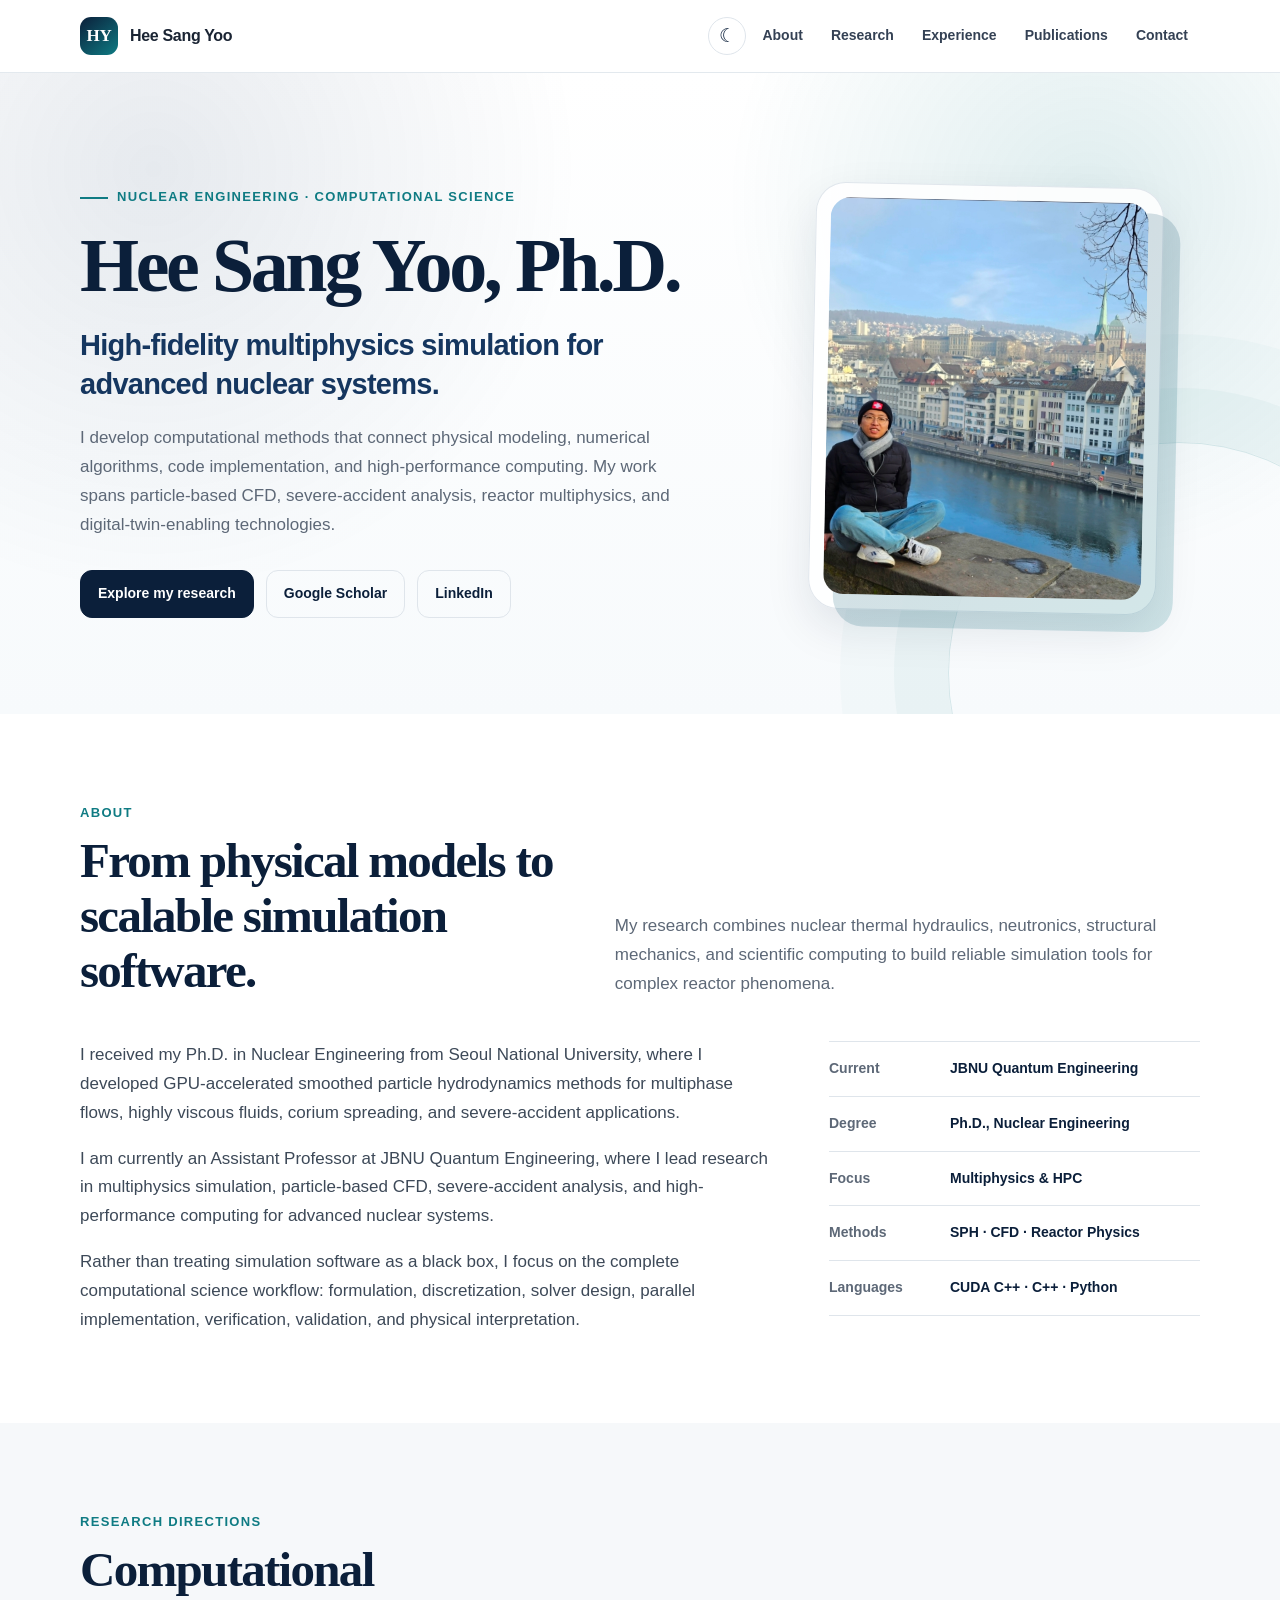
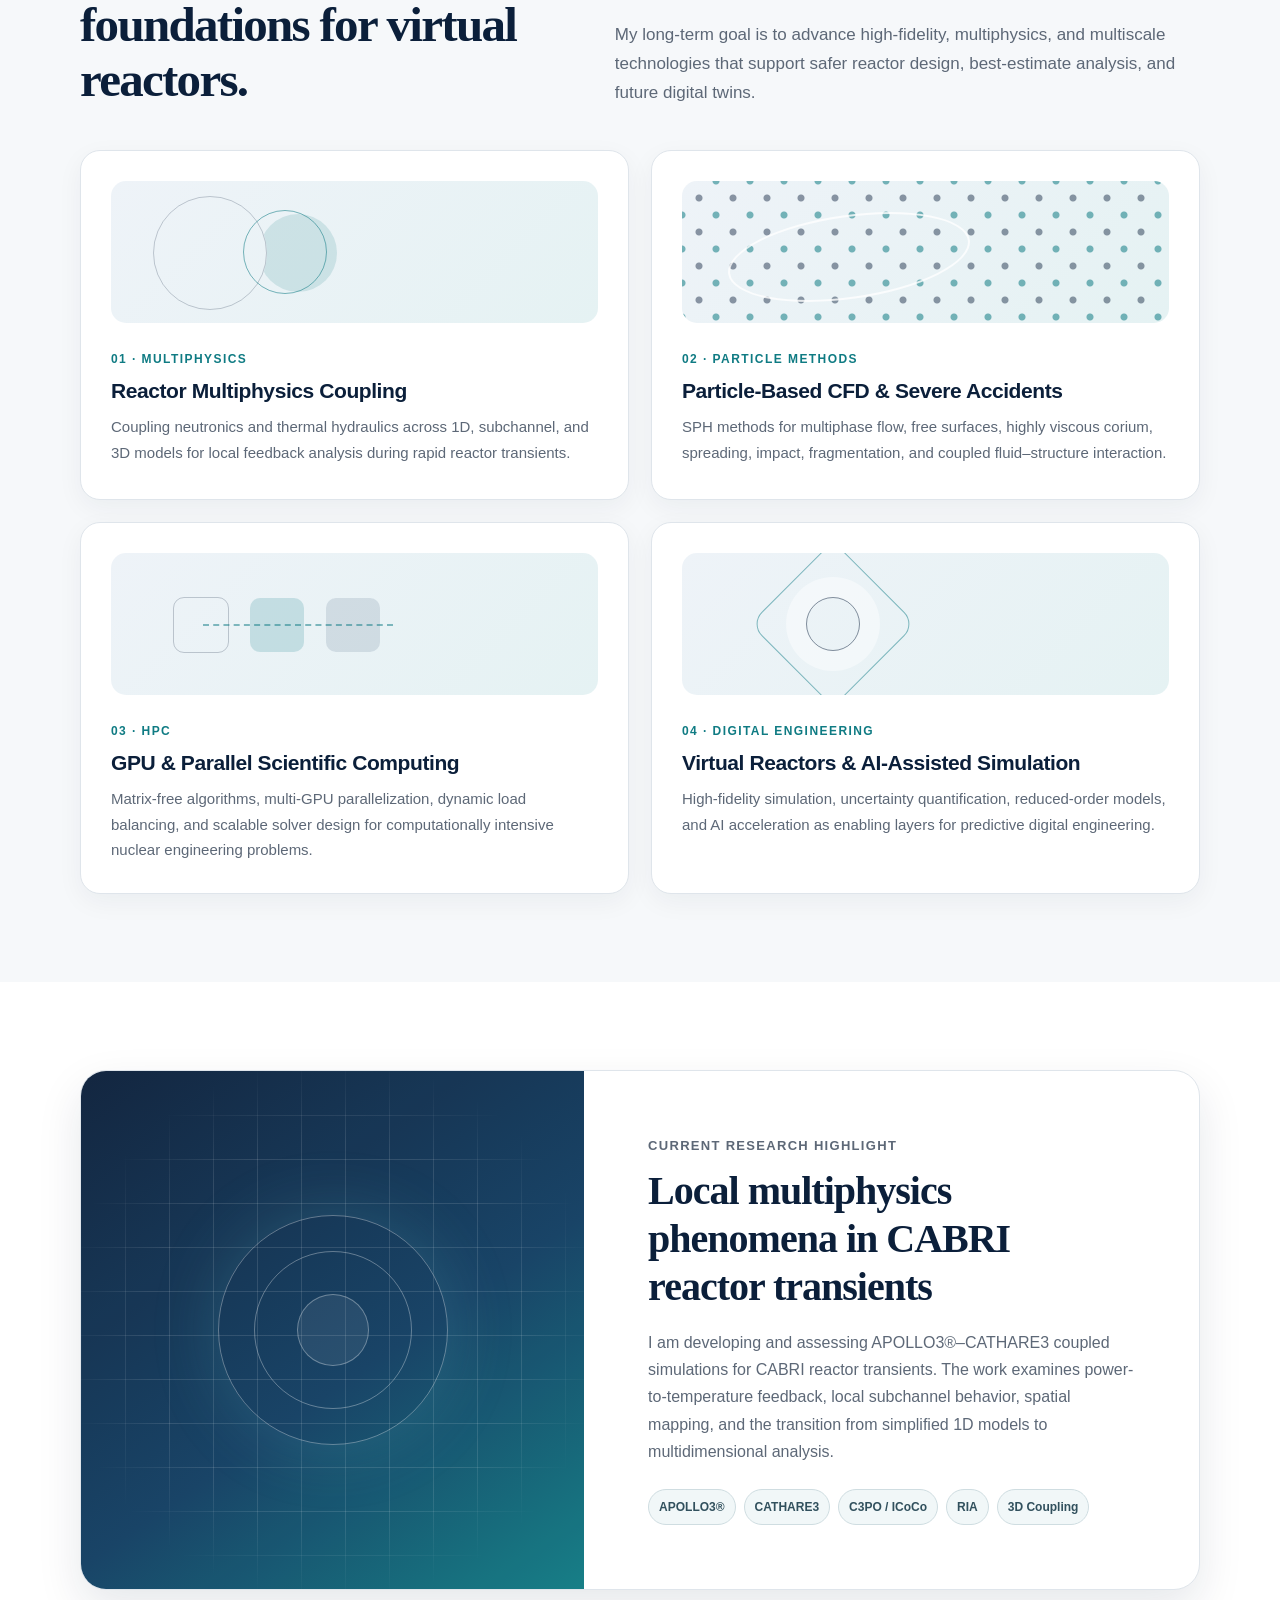
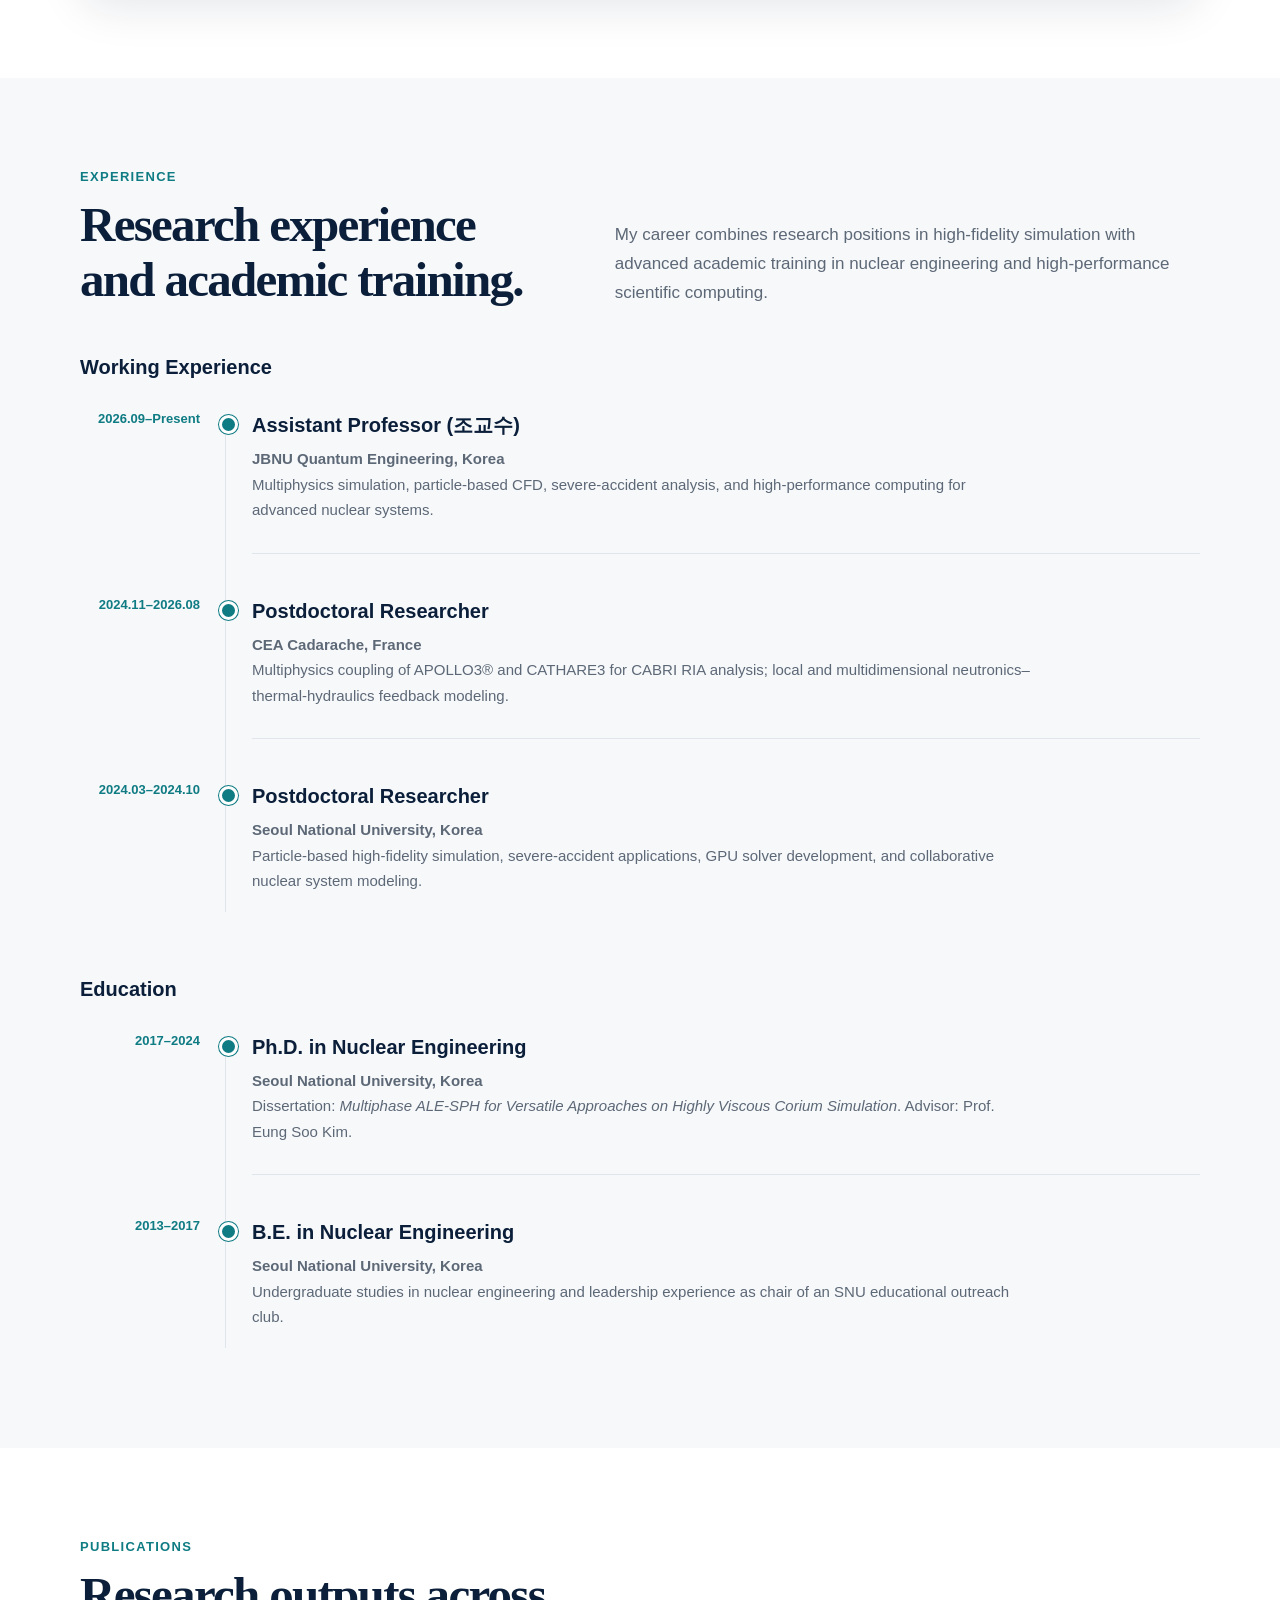
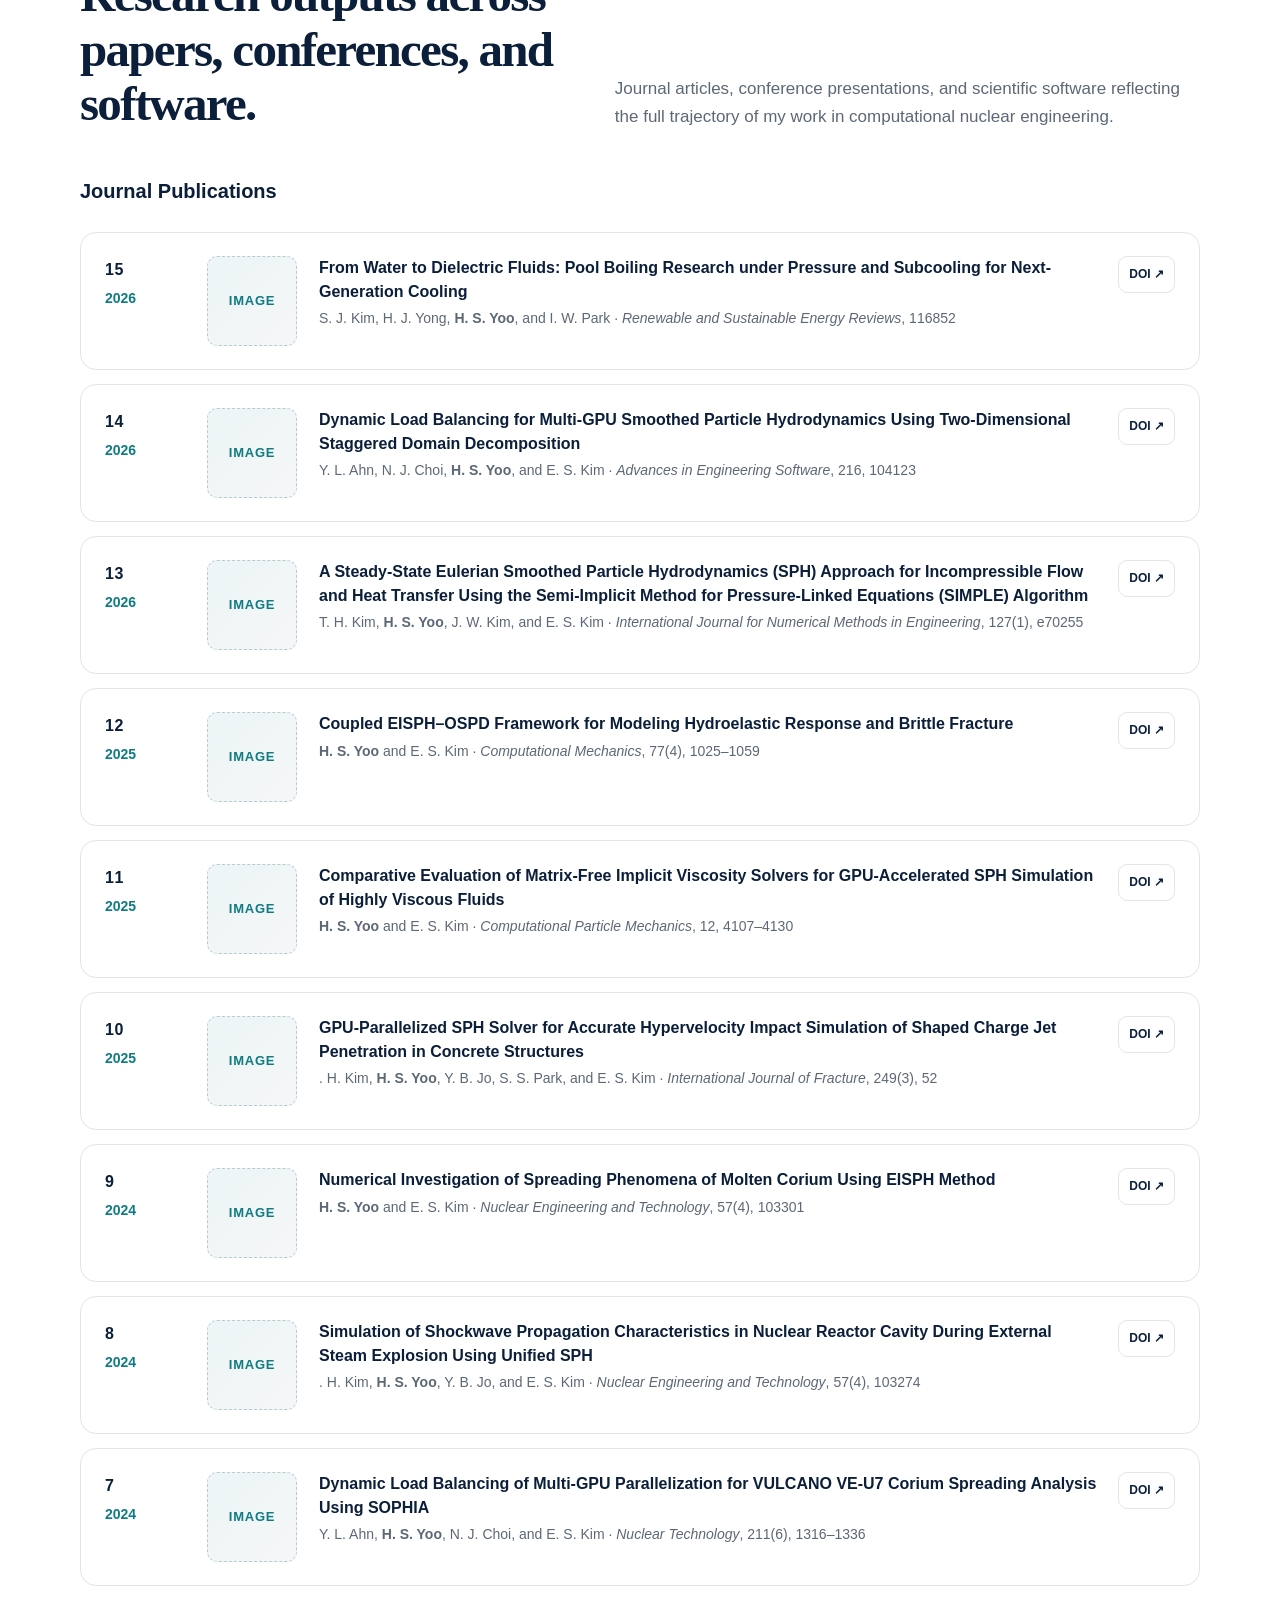
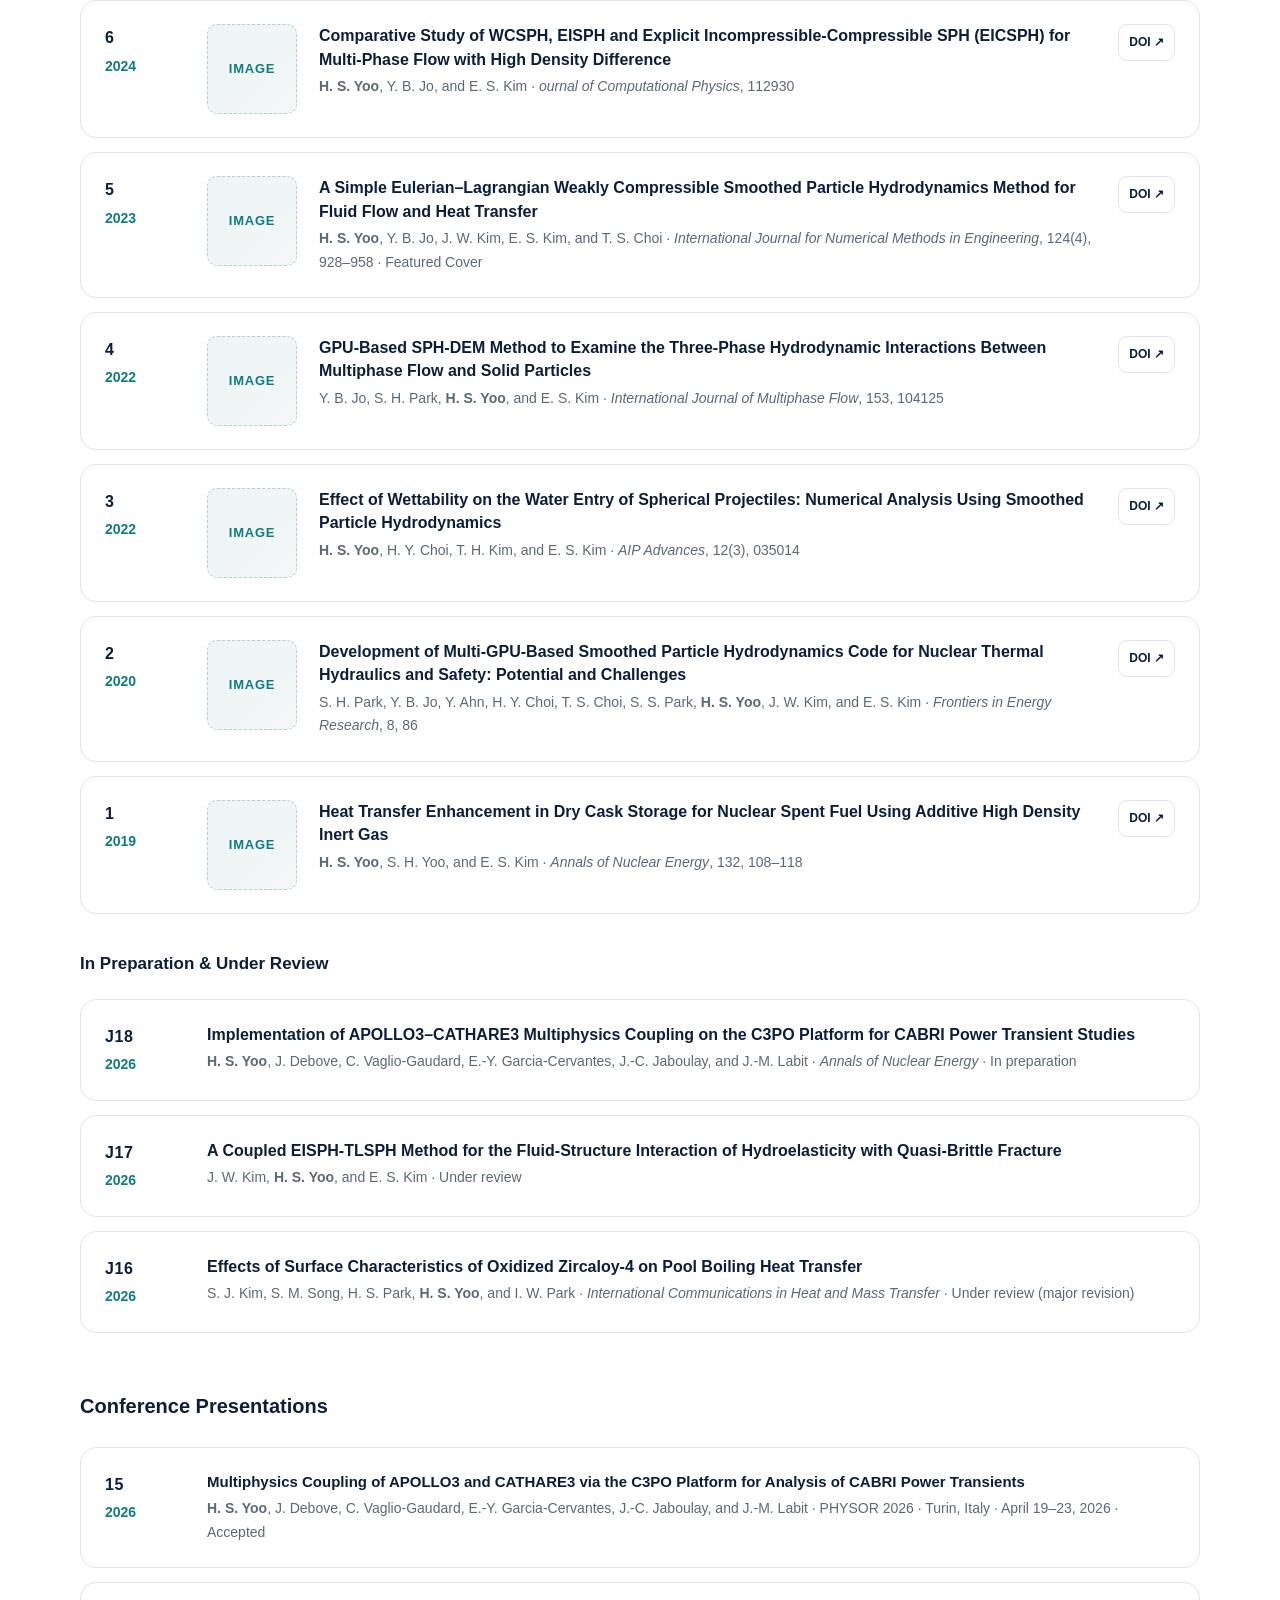
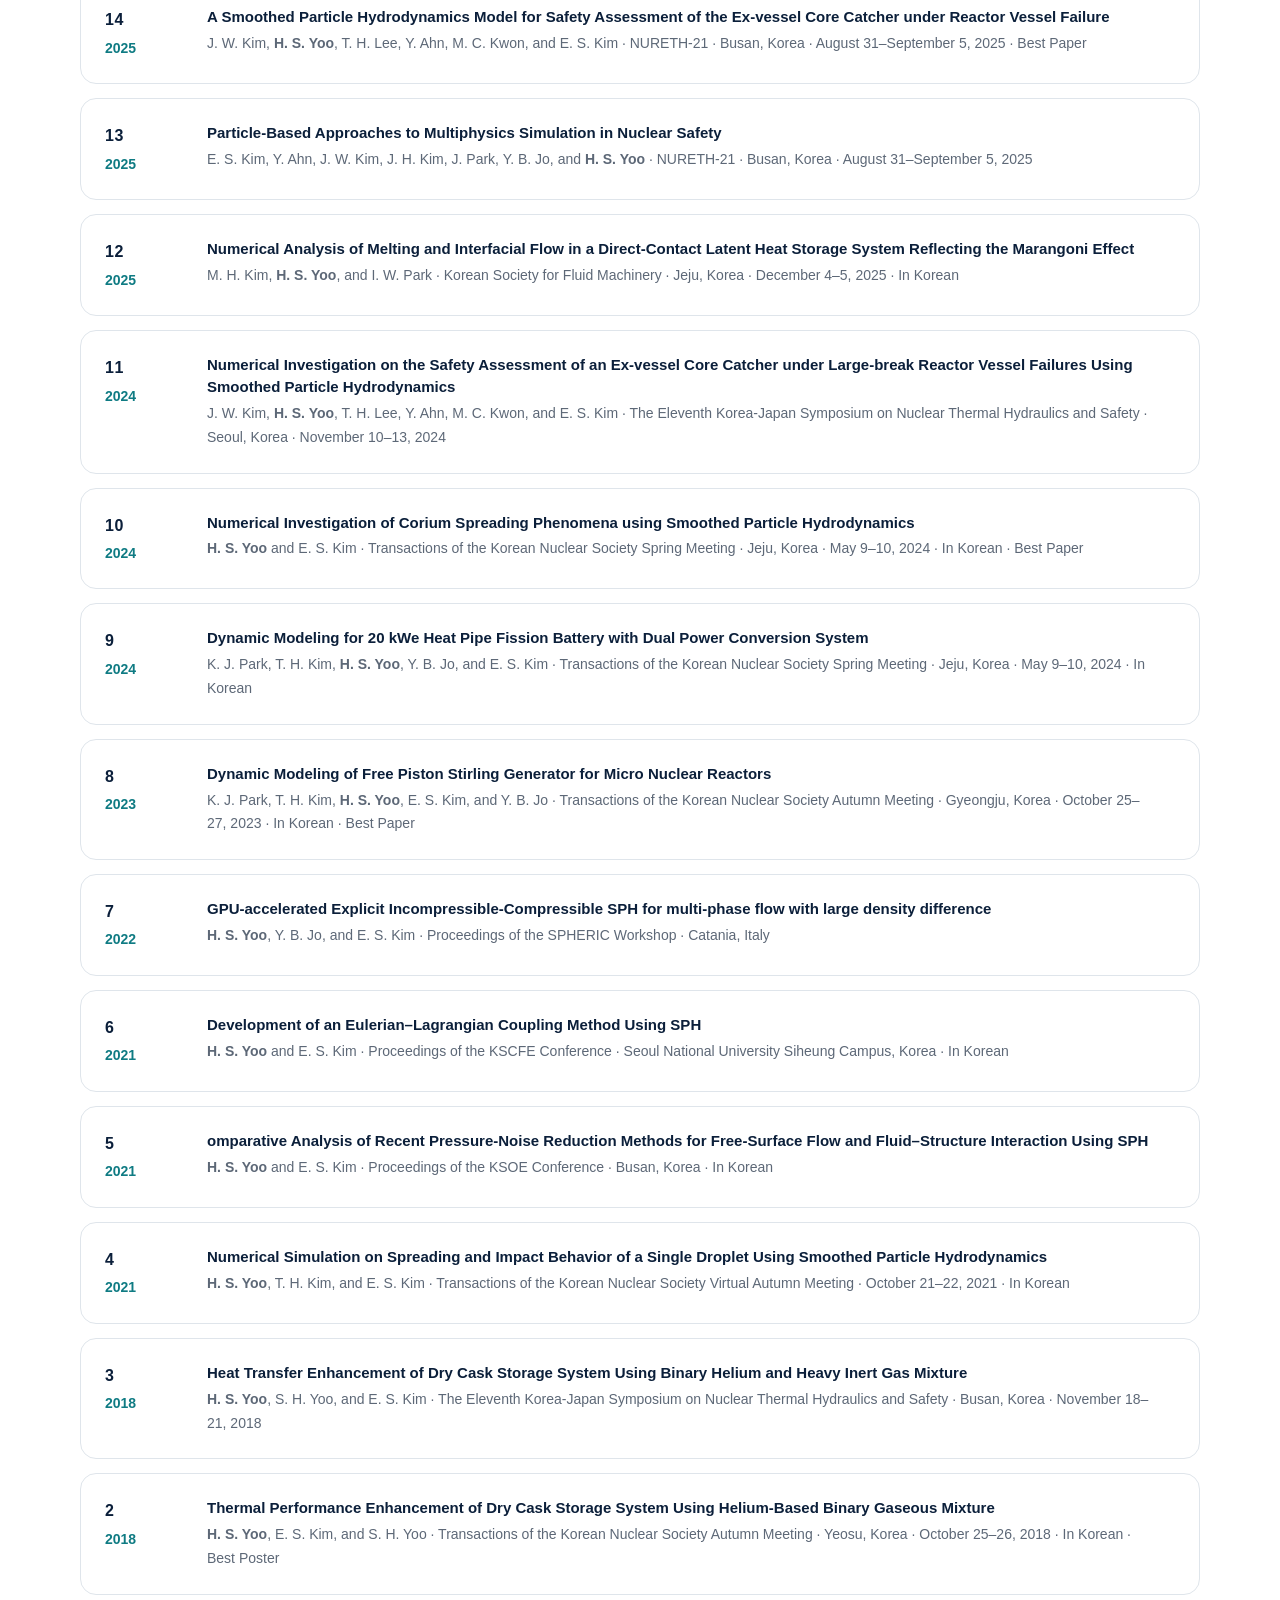
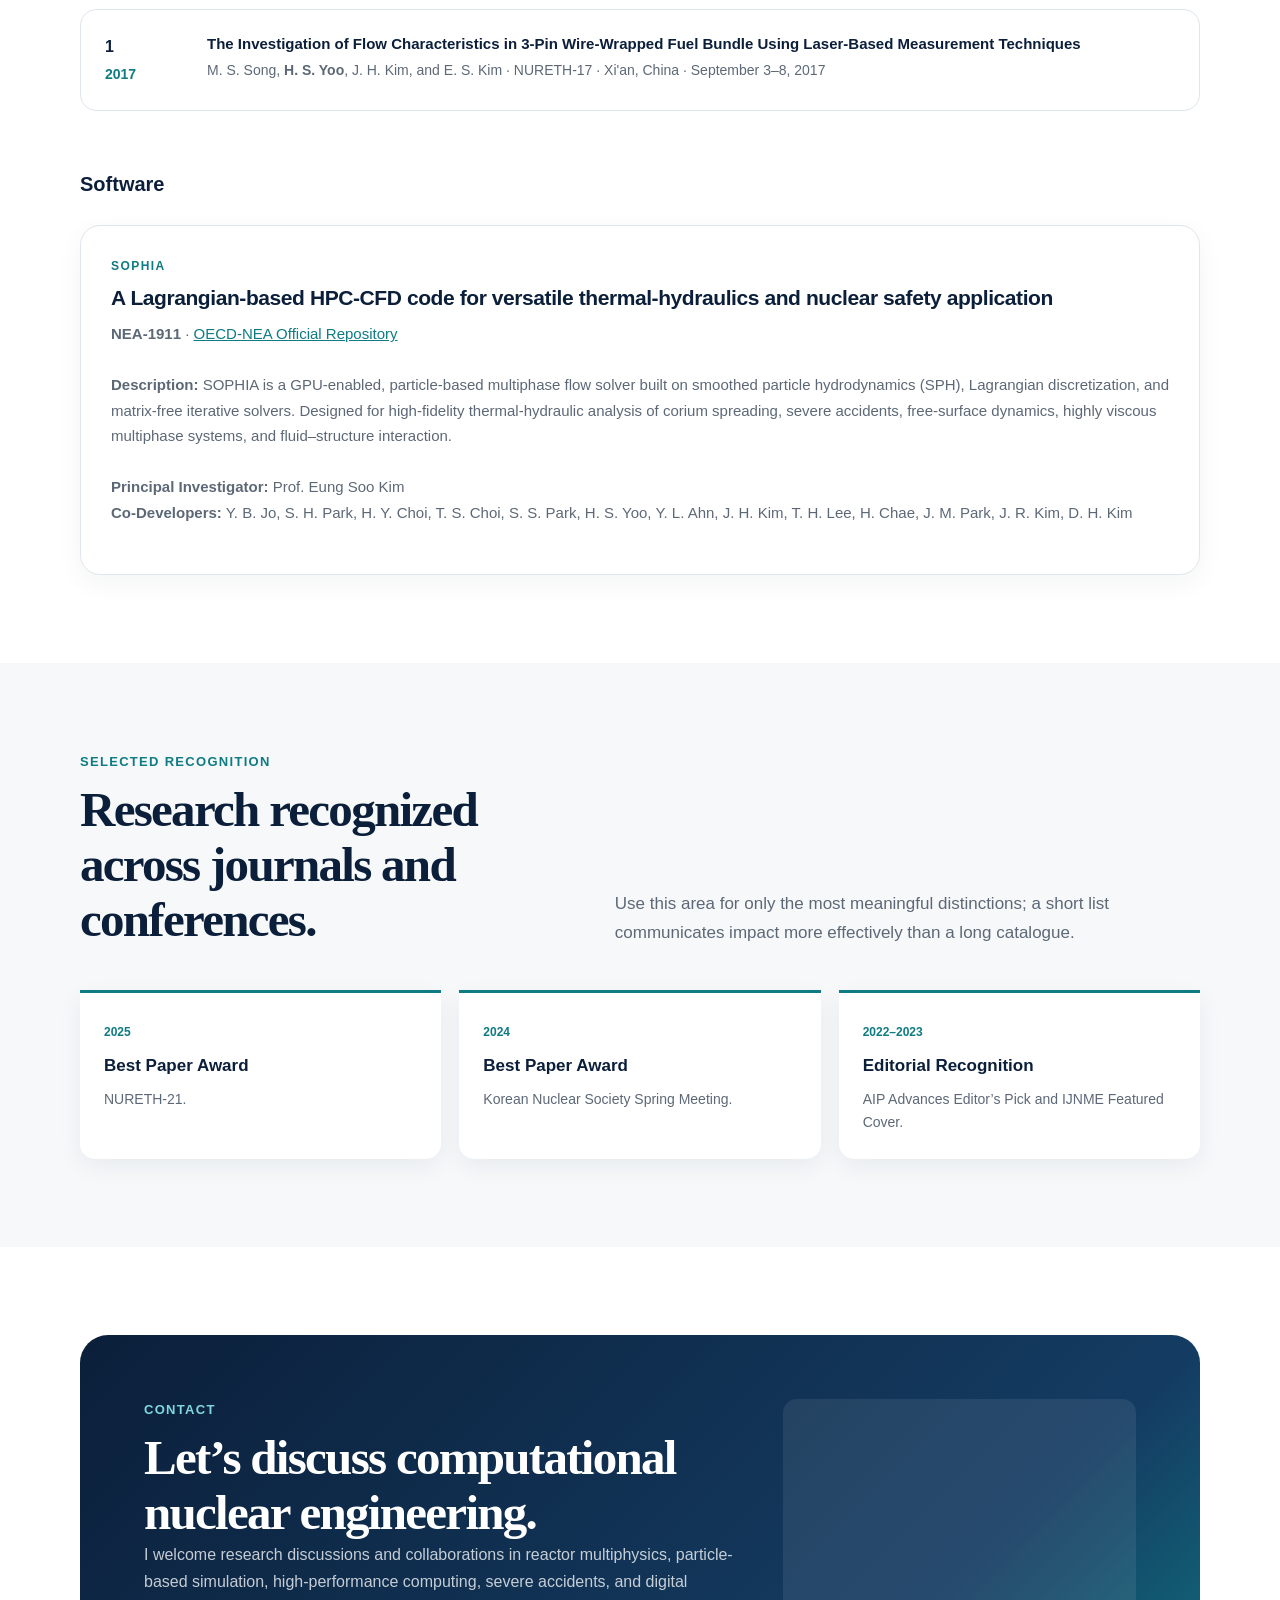
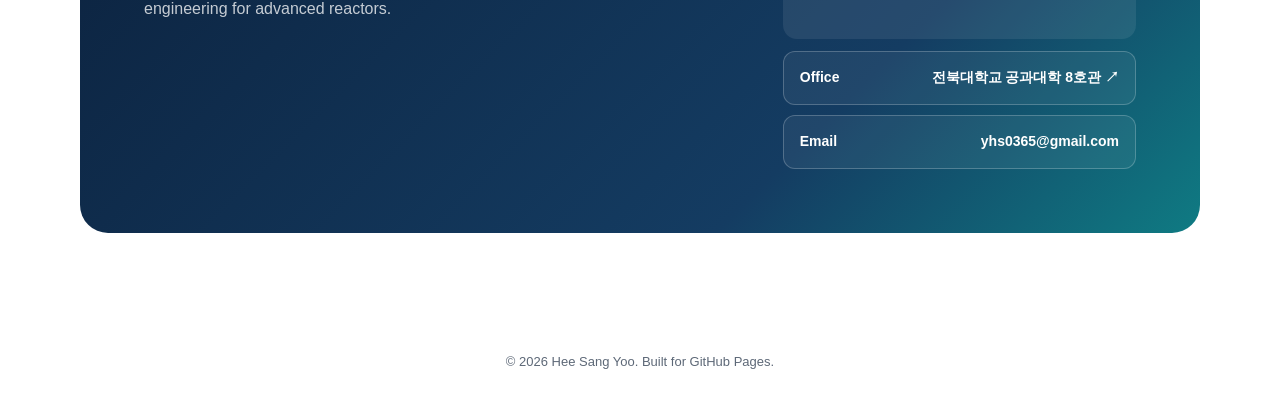
==== commit 1156fd95: "change_structure" ====
--- a/index.html
+++ b/index.html
@@ -6,6 +6,15 @@
   <meta name="description" content="Hee Sang Yoo — Nuclear engineering researcher working on high-fidelity multiphysics simulation, particle methods, and high-performance computing.">
   <meta name="theme-color" content="#0b1f3a">
   <title>Hee Sang Yoo, Ph.D. | Nuclear Multiphysics & Computational Science</title>
+  <script>
+    try {
+      const savedTheme = localStorage.getItem('color-theme');
+      const prefersDark = window.matchMedia('(prefers-color-scheme: dark)').matches;
+      document.documentElement.dataset.theme = savedTheme || (prefersDark ? 'dark' : 'light');
+    } catch (_) {
+      document.documentElement.dataset.theme = 'light';
+    }
+  </script>
 
   <style>
     :root {
@@ -124,6 +133,27 @@
       background: var(--surface-soft);
     }
 
+    .theme-toggle {
+      width: 38px;
+      height: 38px;
+      display: grid;
+      place-items: center;
+      border: 1px solid var(--line);
+      border-radius: 50%;
+      color: var(--navy);
+      background: var(--surface);
+      font: inherit;
+      font-size: 19px;
+      line-height: 1;
+      cursor: pointer;
+      transition: transform 150ms ease, background 150ms ease;
+    }
+
+    .theme-toggle:hover {
+      transform: translateY(-1px);
+      background: var(--surface-soft);
+    }
+
     .menu-button {
       display: none;
       padding: 8px 10px;
@@ -166,7 +196,7 @@
       position: relative;
       z-index: 1;
       display: grid;
-      grid-template-columns: minmax(0, 1.45fr) minmax(260px, 0.55fr);
+      grid-template-columns: minmax(0, 1.45fr) minmax(260px, 1.0fr);
       align-items: center;
       gap: 72px;
     }
@@ -591,6 +621,20 @@
     }
 
     /* Experience */
+    .experience-subheading {
+      color: var(--navy);
+      font-size: 20px;
+    }
+
+    .publication-subheading {
+      color: var(--navy);
+      font-size: 20px;
+    }
+
+    .publication-subheading.minor {
+      font-size: 17px;
+    }
+
     .timeline {
       position: relative;
       margin: 0;
@@ -700,6 +744,14 @@
       font-weight: 850;
     }
 
+    .publication-number {
+      display: block;
+      margin-bottom: 3px;
+      color: var(--navy);
+      font-size: 16px;
+      letter-spacing: .04em;
+    }
+
     .publication-figure {
       width: 90px;
       height: 90px;
@@ -714,6 +766,18 @@
       height: 100%;
       object-fit: cover;
       object-position: center;
+    }
+
+    .publication-placeholder {
+      display: grid;
+      place-items: center;
+      border: 1px dashed #b8cbd0;
+      color: var(--teal);
+      background:
+        linear-gradient(135deg, rgba(15,123,131,.08), rgba(13,35,55,.04));
+      font-size: 13px;
+      font-weight: 850;
+      letter-spacing: .06em;
     }
 
     .publication-title {
@@ -800,16 +864,31 @@
     .contact-panel h2 { color: #fff; }
     .contact-panel p { color: rgba(255,255,255,.76); }
 
+    .contact-details {
+      display: grid;
+      gap: 12px;
+    }
+
+    .contact-map {
+      width: 100%;
+      min-height: 240px;
+      border: 0;
+      border-radius: 14px;
+      background: rgba(255,255,255,.08);
+    }
+
     .contact-links {
       display: grid;
       align-content: center;
       gap: 10px;
     }
 
+    .contact-links > div,
     .contact-links a {
       display: flex;
       align-items: center;
       justify-content: space-between;
+      gap: 20px;
       padding: 14px 16px;
       border: 1px solid rgba(255,255,255,.22);
       border-radius: 12px;
@@ -818,6 +897,11 @@
       text-decoration: none;
       font-size: 14px;
       font-weight: 750;
+    }
+
+    .contact-links strong {
+      text-align: right;
+      font-size: 14px;
     }
 
     .contact-links a:hover { background: rgba(255,255,255,.13); }
@@ -902,6 +986,148 @@
       html { scroll-behavior: auto; }
       *, *::before, *::after { transition: none !important; }
     }
+
+    html[data-theme="dark"] {
+      color-scheme: dark;
+      --teal: #54c8c1;
+      --ink: #e9f1f5;
+      --muted: #a5b8c3;
+      --line: #294553;
+      --surface: #0b151d;
+      --surface-soft: #10212b;
+      --sky: #11303a;
+      --shadow: 0 20px 48px rgba(0, 6, 12, .38);
+    }
+
+    html[data-theme="dark"] body {
+      background:
+        radial-gradient(circle at 12% 28%, rgba(38, 128, 137, .07), transparent 25%),
+        var(--surface);
+    }
+
+    html[data-theme="dark"] .site-header {
+      border-color: rgba(55, 91, 105, .72);
+      background: rgba(8, 20, 28, .9);
+    }
+
+    html[data-theme="dark"] .nav-links a,
+    html[data-theme="dark"] .menu-button,
+    html[data-theme="dark"] .theme-toggle,
+    html[data-theme="dark"] .button.secondary,
+    html[data-theme="dark"] .publication-link {
+      color: #dce8f3;
+      background-color: var(--surface);
+    }
+
+    html[data-theme="dark"] .theme-toggle {
+      border-color: rgba(84, 200, 193, .45);
+      color: #8ce1dc;
+      box-shadow: inset 0 0 18px rgba(84, 200, 193, .08);
+    }
+
+    html[data-theme="dark"] .nav-links a:hover,
+    html[data-theme="dark"] .nav-links a:focus-visible {
+      color: #8ce1dc;
+      background: #142a34;
+    }
+
+    html[data-theme="dark"] .hero {
+      background:
+        radial-gradient(circle at 85% 20%, rgba(84, 200, 193, .18), transparent 31%),
+        radial-gradient(circle at 12% 15%, rgba(48, 104, 135, .22), transparent 35%),
+        linear-gradient(180deg, #0b151d 0%, #10212b 100%);
+    }
+
+    html[data-theme="dark"] :is(
+      h1, h2, h3, h4,
+      .brand,
+      .fact-value,
+      .timeline-content h3,
+      .publication-title,
+      .publication-number
+    ) {
+      color: #e8f1f8;
+    }
+
+    html[data-theme="dark"] :is(.hero-subtitle, .about-copy p) {
+      color: #b8cbd4;
+    }
+
+    html[data-theme="dark"] .experience-subheading,
+    html[data-theme="dark"] .publication-subheading {
+      color: #8ce1dc;
+    }
+
+    html[data-theme="dark"] :is(
+      .research-card,
+      .timeline-content,
+      .publication-item,
+      .award-card,
+      .fact-list li,
+      .nav-links
+    ) {
+      border-color: #294553;
+      background-color: #10202a;
+      box-shadow: 0 10px 28px rgba(0, 7, 13, .18);
+    }
+
+    html[data-theme="dark"] .profile-card {
+      border-color: #315160;
+      background: linear-gradient(155deg, #15303a, #0b151d);
+    }
+
+    html[data-theme="dark"] section.soft {
+      background: #0e1d26;
+    }
+
+    html[data-theme="dark"] .research-visual {
+      background: linear-gradient(135deg, #17323d, #10242e);
+    }
+
+    html[data-theme="dark"] .visual-particles {
+      background-image:
+        radial-gradient(circle, rgba(150,198,211,.5) 0 3px, transparent 4px),
+        radial-gradient(circle, rgba(84,200,193,.7) 0 3px, transparent 4px),
+        linear-gradient(135deg, #17323d, #10242e);
+    }
+
+    html[data-theme="dark"] .highlight {
+      border-color: #315160;
+      background: #10202a;
+    }
+
+    html[data-theme="dark"] .highlight-graphic {
+      background:
+        linear-gradient(rgba(255,255,255,.02), rgba(255,255,255,.02)),
+        linear-gradient(145deg, #092131, #104657 57%, #267c7d);
+    }
+
+    html[data-theme="dark"] .button:not(.secondary) {
+      border-color: #4dbab5;
+      background: linear-gradient(135deg, #236e76, #318f8d);
+    }
+
+    html[data-theme="dark"] .publication-link:hover {
+      color: #071318;
+      border-color: #75d8d2;
+      background: #75d8d2;
+    }
+
+    html[data-theme="dark"] .publication-placeholder {
+      border-color: #3b6470;
+      color: #7ddbd5;
+      background: linear-gradient(135deg, rgba(52,151,157,.16), rgba(27,65,78,.2));
+    }
+
+    html[data-theme="dark"] .contact-panel {
+      border: 1px solid #346372;
+      background: linear-gradient(135deg, #092235, #104b5c 68%, #287d7d);
+      box-shadow: 0 22px 54px rgba(0, 8, 15, .34);
+    }
+
+    html[data-theme="dark"] .contact-map {
+      filter: grayscale(.18) brightness(.82) contrast(1.08);
+    }
   </style>
 </head>
 
@@ -920,14 +1146,15 @@
       </button>
 
       <ul class="nav-links" id="nav-links">
+        <li>
+          <button class="theme-toggle" type="button" aria-label="Switch to dark mode" title="Switch to dark mode">
+            <span aria-hidden="true">☾</span>
+          </button>
+        </li>
         <li><a href="#about">About</a></li>
         <li><a href="#research">Research</a></li>
-        <li><a href="#experience">Working</a></li>
-        <li><a href="#education">Education</a></li>
+        <li><a href="#experience">Experience</a></li>
         <li><a href="#publications">Publications</a></li>
-        <li><a href="#conferences">Conferences</a></li>
-        <li><a href="#software">Software</a></li>
-        <li><a href="#activities">Activities</a></li>
         <li><a href="#contact">Contact</a></li>
       </ul>
     </nav>
@@ -954,7 +1181,6 @@
 
         <figure class="profile-card">
           <img src="figure/PHOTO.jpg" onerror="this.onerror=null;this.src='figure/profile-placeholder.svg';" alt="Portrait of Hee Sang Yoo">
-          <figcaption class="profile-caption">Assistant Professor (조교수) · JBNU Quantum Engineering</figcaption>
         </figure>
       </div>
     </section>
@@ -1090,15 +1316,16 @@
       <div class="container">
         <div class="section-heading">
           <div>
-            <p class="section-kicker">Working experience</p>
-            <h2>Research across methods, codes, and reactor applications.</h2>
+            <p class="section-kicker">Experience</p>
+            <h2>Research experience and academic training.</h2>
           </div>
           <p class="section-intro">
-            My experience has progressed from original GPU-based CFD development to institutional
-            multiphysics platforms and reactor-scale coupled analysis.
+            My career combines research positions in high-fidelity simulation with advanced academic
+            training in nuclear engineering and high-performance scientific computing.
           </p>
         </div>
 
+        <h3 class="experience-subheading" style="margin: 0 0 24px;">Working Experience</h3>
         <ol class="timeline">
           <li class="timeline-item">
             <div class="timeline-date">2026.09–Present</div>
@@ -1136,22 +1363,8 @@
             </div>
           </li>
         </ol>
-      </div>
-    </section>
-
-    <section class="soft" id="education">
-      <div class="container">
-        <div class="section-heading">
-          <div>
-            <p class="section-kicker">Education</p>
-            <h2>Advanced training in nuclear engineering.</h2>
-          </div>
-          <p class="section-intro">
-            Foundation in nuclear engineering theory and research methods for computational multiphysics
-            and high-performance scientific computing.
-          </p>
-        </div>
-
+
+        <h3 class="experience-subheading" id="education" style="margin: 48px 0 24px;">Education</h3>
         <ol class="timeline">
           <li class="timeline-item">
             <div class="timeline-date">2017–2024</div>
@@ -1184,245 +1397,240 @@
       <div class="container">
         <div class="section-heading">
           <div>
-            <p class="section-kicker">Selected publications</p>
-            <h2>Numerical methods and nuclear engineering applications.</h2>
+            <p class="section-kicker">Publications</p>
+            <h2>Research outputs across papers, conferences, and software.</h2>
           </div>
           <p class="section-intro">
-            A compact selection is shown here so that visitors can understand the research trajectory
-            quickly. The complete and current list is available on Google Scholar.
+            Journal articles, conference presentations, and scientific software reflecting the full
+            trajectory of my work in computational nuclear engineering.
           </p>
         </div>
 
+        <h3 class="publication-subheading" style="margin: 0 0 24px;">Journal Publications</h3>
         <ol class="publication-list">
           <li class="publication-item with-figure">
-            <div class="publication-year">2024</div>
-            <div class="publication-figure">
-              <img src="figure/pub-2024-sph.jpg" alt="SPH multiphase flow visualization" onerror="this.style.display='none'">
-            </div>
-            <div>
-              <p class="publication-title">Comparative study of WCSPH, EISPH and Explicit Incompressible-Compressible SPH for multi-phase flow with high density difference</p>
-              <p class="publication-meta"><strong>H. S. Yoo</strong>, Y. B. Jo, and E. S. Kim · <em>Journal of Computational Physics</em></p>
-            </div>
+            <div class="publication-year"><span class="publication-number">15</span>2026</div>
+            <div class="publication-figure publication-placeholder"><span>IMAGE</span></div>
+            <div><p class="publication-title">From Water to Dielectric Fluids: Pool Boiling Research under Pressure and Subcooling for Next-Generation Cooling</p><p class="publication-meta">S. J. Kim, H. J. Yong, <strong>H. S. Yoo</strong>, and I. W. Park · <em>Renewable and Sustainable Energy Reviews</em>, 116852</p></div>
+            <a class="publication-link" href="https://doi.org/10.1016/j.rser.2026.116852" target="_blank" rel="noopener">DOI ↗</a>
+          </li>
+          <li class="publication-item with-figure">
+            <div class="publication-year"><span class="publication-number">14</span>2026</div>
+            <div class="publication-figure publication-placeholder"><span>IMAGE</span></div>
+            <div><p class="publication-title">Dynamic Load Balancing for Multi-GPU Smoothed Particle Hydrodynamics Using Two-Dimensional Staggered Domain Decomposition</p><p class="publication-meta">Y. L. Ahn, N. J. Choi, <strong>H. S. Yoo</strong>, and E. S. Kim · <em>Advances in Engineering Software</em>, 216, 104123</p></div>
+            <a class="publication-link" href="https://doi.org/10.1016/j.advengsoft.2026.104123" target="_blank" rel="noopener">DOI ↗</a>
+          </li>
+          <li class="publication-item with-figure">
+            <div class="publication-year"><span class="publication-number">13</span>2026</div>
+            <div class="publication-figure publication-placeholder"><span>IMAGE</span></div>
+            <div><p class="publication-title">A Steady-State Eulerian Smoothed Particle Hydrodynamics (SPH) Approach for Incompressible Flow and Heat Transfer Using the Semi-Implicit Method for Pressure-Linked Equations (SIMPLE) Algorithm</p><p class="publication-meta">T. H. Kim, <strong>H. S. Yoo</strong>, J. W. Kim, and E. S. Kim · <em>International Journal for Numerical Methods in Engineering</em>, 127(1), e70255</p></div>
+            <a class="publication-link" href="https://doi.org/10.1002/nme.70255" target="_blank" rel="noopener">DOI ↗</a>
+          </li>
+          <li class="publication-item with-figure">
+            <div class="publication-year"><span class="publication-number">12</span>2025</div>
+            <div class="publication-figure publication-placeholder"><span>IMAGE</span></div>
+            <div><p class="publication-title">Coupled EISPH–OSPD Framework for Modeling Hydroelastic Response and Brittle Fracture</p><p class="publication-meta"><strong>H. S. Yoo</strong> and E. S. Kim · <em>Computational Mechanics</em>, 77(4), 1025–1059</p></div>
+            <a class="publication-link" href="https://doi.org/10.1007/s00466-025-02697-z" target="_blank" rel="noopener">DOI ↗</a>
+          </li>
+          <li class="publication-item with-figure">
+            <div class="publication-year"><span class="publication-number">11</span>2025</div>
+            <div class="publication-figure publication-placeholder"><span>IMAGE</span></div>
+            <div><p class="publication-title">Comparative Evaluation of Matrix-Free Implicit Viscosity Solvers for GPU-Accelerated SPH Simulation of Highly Viscous Fluids</p><p class="publication-meta"><strong>H. S. Yoo</strong> and E. S. Kim · <em>Computational Particle Mechanics</em>, 12, 4107–4130</p></div>
+            <a class="publication-link" href="https://doi.org/10.1007/s40571-025-01071-3" target="_blank" rel="noopener">DOI ↗</a>
+          </li>
+          <li class="publication-item with-figure">
+            <div class="publication-year"><span class="publication-number">10</span>2025</div>
+            <div class="publication-figure publication-placeholder"><span>IMAGE</span></div>
+            <div><p class="publication-title">GPU-Parallelized SPH Solver for Accurate Hypervelocity Impact Simulation of Shaped Charge Jet Penetration in Concrete Structures</p><p class="publication-meta">. H. Kim, <strong>H. S. Yoo</strong>, Y. B. Jo, S. S. Park, and E. S. Kim · <em>International Journal of Fracture</em>, 249(3), 52</p></div>
+            <a class="publication-link" href="https://doi.org/10.1007/s10704-025-00868-w" target="_blank" rel="noopener">DOI ↗</a>
+          </li>
+          <li class="publication-item with-figure">
+            <div class="publication-year"><span class="publication-number">9</span>2024</div>
+            <div class="publication-figure publication-placeholder"><span>IMAGE</span></div>
+            <div><p class="publication-title">Numerical Investigation of Spreading Phenomena of Molten Corium Using EISPH Method</p><p class="publication-meta"><strong>H. S. Yoo</strong> and E. S. Kim · <em>Nuclear Engineering and Technology</em>, 57(4), 103301</p></div>
+            <a class="publication-link" href="https://doi.org/10.1016/j.net.2024.11.003" target="_blank" rel="noopener">DOI ↗</a>
+          </li>
+          <li class="publication-item with-figure">
+            <div class="publication-year"><span class="publication-number">8</span>2024</div>
+            <div class="publication-figure publication-placeholder"><span>IMAGE</span></div>
+            <div><p class="publication-title">Simulation of Shockwave Propagation Characteristics in Nuclear Reactor Cavity During External Steam Explosion Using Unified SPH</p><p class="publication-meta">. H. Kim, <strong>H. S. Yoo</strong>, Y. B. Jo, and E. S. Kim · <em>Nuclear Engineering and Technology</em>, 57(4), 103274</p></div>
+            <a class="publication-link" href="https://doi.org/10.1016/j.net.2024.10.036" target="_blank" rel="noopener">DOI ↗</a>
+          </li>
+          <li class="publication-item with-figure">
+            <div class="publication-year"><span class="publication-number">7</span>2024</div>
+            <div class="publication-figure publication-placeholder"><span>IMAGE</span></div>
+            <div><p class="publication-title">Dynamic Load Balancing of Multi-GPU Parallelization for VULCANO VE-U7 Corium Spreading Analysis Using SOPHIA</p><p class="publication-meta">Y. L. Ahn, <strong>H. S. Yoo</strong>, N. J. Choi, and E. S. Kim · <em>Nuclear Technology</em>, 211(6), 1316–1336</p></div>
+            <a class="publication-link" href="https://doi.org/10.1080/00295450.2024.2397617" target="_blank" rel="noopener">DOI ↗</a>
+          </li>
+          <li class="publication-item with-figure">
+            <div class="publication-year"><span class="publication-number">6</span>2024</div>
+            <div class="publication-figure publication-placeholder"><span>IMAGE</span></div>
+            <div><p class="publication-title">Comparative Study of WCSPH, EISPH and Explicit Incompressible-Compressible SPH (EICSPH) for Multi-Phase Flow with High Density Difference</p><p class="publication-meta"><strong>H. S. Yoo</strong>, Y. B. Jo, and E. S. Kim · <em>ournal of Computational Physics</em>, 112930</p></div>
             <a class="publication-link" href="https://doi.org/10.1016/j.jcp.2024.112930" target="_blank" rel="noopener">DOI ↗</a>
           </li>
-
           <li class="publication-item with-figure">
-            <div class="publication-year">2023</div>
-            <div class="publication-figure">
-              <img src="figure/pub-2023-elwcsph.jpg" alt="ELWCSPH method visualization" onerror="this.style.display='none'">
-            </div>
-            <div>
-              <p class="publication-title">A simple Eulerian–Lagrangian weakly compressible smoothed particle hydrodynamics method for fluid flow and heat transfer</p>
-              <p class="publication-meta"><strong>H. S. Yoo</strong>, Y. B. Jo, J. W. Kim, E. S. Kim, and T. S. Choi · <em>International Journal for Numerical Methods in Engineering</em> · Featured Cover</p>
-            </div>
+            <div class="publication-year"><span class="publication-number">5</span>2023</div>
+            <div class="publication-figure publication-placeholder"><span>IMAGE</span></div>
+            <div><p class="publication-title">A Simple Eulerian–Lagrangian Weakly Compressible Smoothed Particle Hydrodynamics Method for Fluid Flow and Heat Transfer</p><p class="publication-meta"><strong>H. S. Yoo</strong>, Y. B. Jo, J. W. Kim, E. S. Kim, and T. S. Choi · <em>International Journal for Numerical Methods in Engineering</em>, 124(4), 928–958 · Featured Cover</p></div>
             <a class="publication-link" href="https://doi.org/10.1002/nme.7148" target="_blank" rel="noopener">DOI ↗</a>
           </li>
-
           <li class="publication-item with-figure">
-            <div class="publication-year">2022</div>
-            <div class="publication-figure">
-              <img src="figure/pub-2022-sphdem.jpg" alt="SPH-DEM interaction visualization" onerror="this.style.display='none'">
-            </div>
-            <div>
-              <p class="publication-title">GPU-based SPH-DEM method to examine the three-phase hydrodynamic interactions between multiphase flow and solid particles</p>
-              <p class="publication-meta">Y. B. Jo, S. H. Park, <strong>H. S. Yoo</strong>, and E. S. Kim · <em>International Journal of Multiphase Flow</em></p>
-            </div>
+            <div class="publication-year"><span class="publication-number">4</span>2022</div>
+            <div class="publication-figure publication-placeholder"><span>IMAGE</span></div>
+            <div><p class="publication-title">GPU-Based SPH-DEM Method to Examine the Three-Phase Hydrodynamic Interactions Between Multiphase Flow and Solid Particles</p><p class="publication-meta">Y. B. Jo, S. H. Park, <strong>H. S. Yoo</strong>, and E. S. Kim · <em>International Journal of Multiphase Flow</em>, 153, 104125</p></div>
             <a class="publication-link" href="https://doi.org/10.1016/j.ijmultiphaseflow.2022.104125" target="_blank" rel="noopener">DOI ↗</a>
           </li>
-
           <li class="publication-item with-figure">
-            <div class="publication-year">2022</div>
-            <div class="publication-figure">
-              <img src="figure/pub-2022-waterentry.jpg" alt="Water entry simulation" onerror="this.style.display='none'">
-            </div>
-            <div>
-              <p class="publication-title">Effect of wettability on the water entry of spherical projectiles: Numerical analysis using smoothed particle hydrodynamics</p>
-              <p class="publication-meta"><strong>H. S. Yoo</strong>, H. Y. Choi, T. H. Kim, and E. S. Kim · <em>AIP Advances</em> · Editor’s Pick</p>
-            </div>
+            <div class="publication-year"><span class="publication-number">3</span>2022</div>
+            <div class="publication-figure publication-placeholder"><span>IMAGE</span></div>
+            <div><p class="publication-title">Effect of Wettability on the Water Entry of Spherical Projectiles: Numerical Analysis Using Smoothed Particle Hydrodynamics</p><p class="publication-meta"><strong>H. S. Yoo</strong>, H. Y. Choi, T. H. Kim, and E. S. Kim · <em>AIP Advances</em>, 12(3), 035014</p></div>
             <a class="publication-link" href="https://doi.org/10.1063/5.0072710" target="_blank" rel="noopener">DOI ↗</a>
           </li>
-
           <li class="publication-item with-figure">
-            <div class="publication-year">2020</div>
-            <div class="publication-figure">
-              <img src="figure/pub-2020-multigpu.jpg" alt="Multi-GPU SPH code" onerror="this.style.display='none'">
-            </div>
-            <div>
-              <p class="publication-title">Development of multi-GPU-based smoothed particle hydrodynamics code for nuclear thermal hydraulics and safety: potential and challenges</p>
-              <p class="publication-meta">S. H. Park et al., including <strong>H. S. Yoo</strong> · <em>Frontiers in Energy Research</em></p>
-            </div>
+            <div class="publication-year"><span class="publication-number">2</span>2020</div>
+            <div class="publication-figure publication-placeholder"><span>IMAGE</span></div>
+            <div><p class="publication-title">Development of Multi-GPU-Based Smoothed Particle Hydrodynamics Code for Nuclear Thermal Hydraulics and Safety: Potential and Challenges</p><p class="publication-meta">S. H. Park, Y. B. Jo, Y. Ahn, H. Y. Choi, T. S. Choi, S. S. Park, <strong>H. S. Yoo</strong>, J. W. Kim, and E. S. Kim · <em>Frontiers in Energy Research</em>, 8, 86</p></div>
             <a class="publication-link" href="https://doi.org/10.3389/fenrg.2020.00086" target="_blank" rel="noopener">DOI ↗</a>
           </li>
-
           <li class="publication-item with-figure">
-            <div class="publication-year">2019</div>
-            <div class="publication-figure">
-              <img src="figure/pub-2019-drycask.jpg" alt="Dry cask storage thermal analysis" onerror="this.style.display='none'">
-            </div>
-            <div>
-              <p class="publication-title">Heat transfer enhancement in dry cask storage for nuclear spent fuel using additive high density inert gas</p>
-              <p class="publication-meta"><strong>H. S. Yoo</strong>, S. H. Yoo, and E. S. Kim · <em>Annals of Nuclear Energy</em></p>
-            </div>
+            <div class="publication-year"><span class="publication-number">1</span>2019</div>
+            <div class="publication-figure publication-placeholder"><span>IMAGE</span></div>
+            <div><p class="publication-title">Heat Transfer Enhancement in Dry Cask Storage for Nuclear Spent Fuel Using Additive High Density Inert Gas</p><p class="publication-meta"><strong>H. S. Yoo</strong>, S. H. Yoo, and E. S. Kim · <em>Annals of Nuclear Energy</em>, 132, 108–118</p></div>
             <a class="publication-link" href="https://doi.org/10.1016/j.anucene.2019.04.018" target="_blank" rel="noopener">DOI ↗</a>
           </li>
         </ol>
 
-        <p class="publication-note">
-          Tip: keep the homepage list selective. Add a separate <code>publications.html</code> page later for the full journal, conference, and invited-talk record.
-        </p>
-      </div>
-    </section>
-
-    <section class="soft" id="conferences">
-      <div class="container">
-        <div class="section-heading">
-          <div>
-            <p class="section-kicker">Conference presentations</p>
-            <h2>Research dissemination across international venues.</h2>
-          </div>
-          <p class="section-intro">
-            Presentations at peer-reviewed conferences and invited talks spanning multiphase flow,
-            thermal hydraulics, reactor physics, and computational methods.
-          </p>
-        </div>
-
+        <h4 class="publication-subheading minor" style="margin: 36px 0 20px;">In Preparation &amp; Under Review</h4>
+        <ol class="publication-list">
+          <li class="publication-item"><div class="publication-year"><span class="publication-number">J18</span>2026</div><div><p class="publication-title">Implementation of APOLLO3–CATHARE3 Multiphysics Coupling on the C3PO Platform for CABRI Power Transient Studies</p><p class="publication-meta"><strong>H. S. Yoo</strong>, J. Debove, C. Vaglio-Gaudard, E.-Y. Garcia-Cervantes, J.-C. Jaboulay, and J.-M. Labit · <em>Annals of Nuclear Energy</em> · In preparation</p></div></li>
+          <li class="publication-item"><div class="publication-year"><span class="publication-number">J17</span>2026</div><div><p class="publication-title">A Coupled EISPH-TLSPH Method for the Fluid-Structure Interaction of Hydroelasticity with Quasi-Brittle Fracture</p><p class="publication-meta">J. W. Kim, <strong>H. S. Yoo</strong>, and E. S. Kim · Under review</p></div></li>
+          <li class="publication-item"><div class="publication-year"><span class="publication-number">J16</span>2026</div><div><p class="publication-title">Effects of Surface Characteristics of Oxidized Zircaloy-4 on Pool Boiling Heat Transfer</p><p class="publication-meta">S. J. Kim, S. M. Song, H. S. Park, <strong>H. S. Yoo</strong>, and I. W. Park · <em>International Communications in Heat and Mass Transfer</em> · Under review (major revision)</p></div></li>
+        </ol>
+
+        <h3 class="publication-subheading" id="conferences" style="margin: 56px 0 24px;">Conference Presentations</h3>
         <ol class="publication-list" style="font-size: 14px;">
           <li class="publication-item">
-            <div class="publication-year">2026</div>
+            <div class="publication-year"><span class="publication-number">15</span>2026</div>
             <div>
               <p class="publication-title" style="font-size: 15px;">Multiphysics Coupling of APOLLO3 and CATHARE3 via the C3PO Platform for Analysis of CABRI Power Transients</p>
-              <p class="publication-meta">H. S. Yoo, J. Debove, C. Vaglio-Gaudard, E. Y. Garcia-Cervantes, J. C. Jaboulay, J. M. Labit · PHYSOR 2026 (Accepted) · Turin, Italy</p>
+              <p class="publication-meta"><strong>H. S. Yoo</strong>, J. Debove, C. Vaglio-Gaudard, E.-Y. Garcia-Cervantes, J.-C. Jaboulay, and J.-M. Labit · PHYSOR 2026 · Turin, Italy · April 19–23, 2026 · Accepted</p>
             </div>
           </li>
 
           <li class="publication-item">
-            <div class="publication-year">2025</div>
+            <div class="publication-year"><span class="publication-number">14</span>2025</div>
             <div>
               <p class="publication-title" style="font-size: 15px;">A Smoothed Particle Hydrodynamics Model for Safety Assessment of the Ex-vessel Core Catcher under Reactor Vessel Failure</p>
-              <p class="publication-meta">J. W. Kim, H. S. Yoo, T. H. Lee, Y. Ahn, M. C. Kwon, E. S. Kim · NURETH-21 (Best Paper) · Busan, Korea</p>
+              <p class="publication-meta">J. W. Kim, <strong>H. S. Yoo</strong>, T. H. Lee, Y. Ahn, M. C. Kwon, and E. S. Kim · NURETH-21 · Busan, Korea · August 31–September 5, 2025 · Best Paper</p>
             </div>
           </li>
 
           <li class="publication-item">
-            <div class="publication-year">2025</div>
+            <div class="publication-year"><span class="publication-number">13</span>2025</div>
             <div>
               <p class="publication-title" style="font-size: 15px;">Particle-Based Approaches to Multiphysics Simulation in Nuclear Safety</p>
-              <p class="publication-meta">E. S. Kim, Y. Ahn, J. W. Kim, J. H. Kim, J. Park, Y. B. Jo, H. S. Yoo · NURETH-21 · Busan, Korea</p>
+              <p class="publication-meta">E. S. Kim, Y. Ahn, J. W. Kim, J. H. Kim, J. Park, Y. B. Jo, and <strong>H. S. Yoo</strong> · NURETH-21 · Busan, Korea · August 31–September 5, 2025</p>
             </div>
           </li>
 
           <li class="publication-item">
-            <div class="publication-year">2025</div>
+            <div class="publication-year"><span class="publication-number">12</span>2025</div>
             <div>
               <p class="publication-title" style="font-size: 15px;">Numerical Analysis of Melting and Interfacial Flow in a Direct-Contact Latent Heat Storage System Reflecting the Marangoni Effect</p>
-              <p class="publication-meta">M. H. Kim, H. S. Yoo, I. W. Park · KSFM · Jeju, Korea (in Korean)</p>
+              <p class="publication-meta">M. H. Kim, <strong>H. S. Yoo</strong>, and I. W. Park · Korean Society for Fluid Machinery · Jeju, Korea · December 4–5, 2025 · In Korean</p>
             </div>
           </li>
 
           <li class="publication-item">
-            <div class="publication-year">2024</div>
+            <div class="publication-year"><span class="publication-number">11</span>2024</div>
             <div>
-              <p class="publication-title" style="font-size: 15px;">Investigation on the Safety Assessment of an Ex-vessel Core Catcher under Large-break Reactor Vessel Failures Using Smoothed Particle Hydrodynamics</p>
-              <p class="publication-meta">H. S. Yoo · The Eleventh Korea-Japan Symposium on Nuclear Thermal Hydraulics and Safety · Seoul, Korea</p>
+              <p class="publication-title" style="font-size: 15px;">Numerical Investigation on the Safety Assessment of an Ex-vessel Core Catcher under Large-break Reactor Vessel Failures Using Smoothed Particle Hydrodynamics</p>
+              <p class="publication-meta">J. W. Kim, <strong>H. S. Yoo</strong>, T. H. Lee, Y. Ahn, M. C. Kwon, and E. S. Kim · The Eleventh Korea-Japan Symposium on Nuclear Thermal Hydraulics and Safety · Seoul, Korea · November 10–13, 2024</p>
             </div>
           </li>
 
           <li class="publication-item">
-            <div class="publication-year">2024</div>
+            <div class="publication-year"><span class="publication-number">10</span>2024</div>
             <div>
               <p class="publication-title" style="font-size: 15px;">Numerical Investigation of Corium Spreading Phenomena using Smoothed Particle Hydrodynamics</p>
-              <p class="publication-meta">H. S. Yoo, E. S. Kim · Korean Nuclear Society (Best Paper) · Jeju, Korea (in Korean)</p>
+              <p class="publication-meta"><strong>H. S. Yoo</strong> and E. S. Kim · Transactions of the Korean Nuclear Society Spring Meeting · Jeju, Korea · May 9–10, 2024 · In Korean · Best Paper</p>
             </div>
           </li>
 
           <li class="publication-item">
-            <div class="publication-year">2024</div>
+            <div class="publication-year"><span class="publication-number">9</span>2024</div>
             <div>
               <p class="publication-title" style="font-size: 15px;">Dynamic Modeling for 20 kWe Heat Pipe Fission Battery with Dual Power Conversion System</p>
-              <p class="publication-meta">K. J. Park, T. H. Kim, H. S. Yoo, Y. B. Jo, E. S. Kim · Korean Nuclear Society · Jeju, Korea (in Korean)</p>
+              <p class="publication-meta">K. J. Park, T. H. Kim, <strong>H. S. Yoo</strong>, Y. B. Jo, and E. S. Kim · Transactions of the Korean Nuclear Society Spring Meeting · Jeju, Korea · May 9–10, 2024 · In Korean</p>
             </div>
           </li>
 
           <li class="publication-item">
-            <div class="publication-year">2023</div>
+            <div class="publication-year"><span class="publication-number">8</span>2023</div>
             <div>
               <p class="publication-title" style="font-size: 15px;">Dynamic Modeling of Free Piston Stirling Generator for Micro Nuclear Reactors</p>
-              <p class="publication-meta">K. J. Park, T. H. Kim, H. S. Yoo, E. S. Kim, Y. B. Jo · Korean Nuclear Society (Best Paper) · Gyeong-Ju, Korea (in Korean)</p>
+              <p class="publication-meta">K. J. Park, T. H. Kim, <strong>H. S. Yoo</strong>, E. S. Kim, and Y. B. Jo · Transactions of the Korean Nuclear Society Autumn Meeting · Gyeongju, Korea · October 25–27, 2023 · In Korean · Best Paper</p>
             </div>
           </li>
 
           <li class="publication-item">
-            <div class="publication-year">2022</div>
+            <div class="publication-year"><span class="publication-number">7</span>2022</div>
             <div>
               <p class="publication-title" style="font-size: 15px;">GPU-accelerated Explicit Incompressible-Compressible SPH for multi-phase flow with large density difference</p>
-              <p class="publication-meta">H. S. Yoo, Y. B. Jo, E. S. Kim · Proceedings of the SPHERIC Workshop · Piazza Roma, Catania, Italy</p>
+              <p class="publication-meta"><strong>H. S. Yoo</strong>, Y. B. Jo, and E. S. Kim · Proceedings of the SPHERIC Workshop · Catania, Italy</p>
             </div>
           </li>
 
           <li class="publication-item">
-            <div class="publication-year">2021</div>
+            <div class="publication-year"><span class="publication-number">6</span>2021</div>
             <div>
               <p class="publication-title" style="font-size: 15px;">Development of an Eulerian–Lagrangian Coupling Method Using SPH</p>
-              <p class="publication-meta">H. S. Yoo, E. S. Kim · KSCFE · Seoul, Korea (in Korean)</p>
+              <p class="publication-meta"><strong>H. S. Yoo</strong> and E. S. Kim · Proceedings of the KSCFE Conference · Seoul National University Siheung Campus, Korea · In Korean</p>
             </div>
           </li>
 
           <li class="publication-item">
-            <div class="publication-year">2021</div>
+            <div class="publication-year"><span class="publication-number">5</span>2021</div>
             <div>
-              <p class="publication-title" style="font-size: 15px;">Comparative Analysis of Recent Pressure-Noise Reduction Methods for Free-Surface Flow and Fluid–Structure Interaction Using SPH</p>
-              <p class="publication-meta">H. S. Yoo, E. S. Kim · KSOE · Busan, Korea (in Korean)</p>
+              <p class="publication-title" style="font-size: 15px;">omparative Analysis of Recent Pressure-Noise Reduction Methods for Free-Surface Flow and Fluid–Structure Interaction Using SPH</p>
+              <p class="publication-meta"><strong>H. S. Yoo</strong> and E. S. Kim · Proceedings of the KSOE Conference · Busan, Korea · In Korean</p>
             </div>
           </li>
 
           <li class="publication-item">
-            <div class="publication-year">2021</div>
+            <div class="publication-year"><span class="publication-number">4</span>2021</div>
             <div>
               <p class="publication-title" style="font-size: 15px;">Numerical Simulation on Spreading and Impact Behavior of a Single Droplet Using Smoothed Particle Hydrodynamics</p>
-              <p class="publication-meta">H. S. Yoo, T. H. Kim, E. S. Kim · Korean Nuclear Society · Virtual (in Korean)</p>
+              <p class="publication-meta"><strong>H. S. Yoo</strong>, T. H. Kim, and E. S. Kim · Transactions of the Korean Nuclear Society Virtual Autumn Meeting · October 21–22, 2021 · In Korean</p>
             </div>
           </li>
 
           <li class="publication-item">
-            <div class="publication-year">2018</div>
+            <div class="publication-year"><span class="publication-number">3</span>2018</div>
             <div>
               <p class="publication-title" style="font-size: 15px;">Heat Transfer Enhancement of Dry Cask Storage System Using Binary Helium and Heavy Inert Gas Mixture</p>
-              <p class="publication-meta">H. S. Yoo, S. H. Yoo, E. S. Kim · The Eleventh Korea-Japan Symposium on Nuclear Thermal Hydraulics and Safety · Busan, Korea</p>
+              <p class="publication-meta"><strong>H. S. Yoo</strong>, S. H. Yoo, and E. S. Kim · The Eleventh Korea-Japan Symposium on Nuclear Thermal Hydraulics and Safety · Busan, Korea · November 18–21, 2018</p>
             </div>
           </li>
 
           <li class="publication-item">
-            <div class="publication-year">2018</div>
+            <div class="publication-year"><span class="publication-number">2</span>2018</div>
             <div>
               <p class="publication-title" style="font-size: 15px;">Thermal Performance Enhancement of Dry Cask Storage System Using Helium-Based Binary Gaseous Mixture</p>
-              <p class="publication-meta">H. S. Yoo, E. S. Kim, S. H. Yoo (Best Poster) · Korean Nuclear Society · Yeosu, Korea (in Korean)</p>
+              <p class="publication-meta"><strong>H. S. Yoo</strong>, E. S. Kim, and S. H. Yoo · Transactions of the Korean Nuclear Society Autumn Meeting · Yeosu, Korea · October 25–26, 2018 · In Korean · Best Poster</p>
             </div>
           </li>
 
           <li class="publication-item">
-            <div class="publication-year">2017</div>
+            <div class="publication-year"><span class="publication-number">1</span>2017</div>
             <div>
-              <p class="publication-title" style="font-size: 15px;">The investigation of flow characteristics in 3-pin wire-wrapped fuel bundle using laser-based measurement techniques</p>
-              <p class="publication-meta">M. S. Song, H. S. Yoo, J. H. Kim, E. S. Kim · NURETH-17 · Xi'an, China</p>
+              <p class="publication-title" style="font-size: 15px;">The Investigation of Flow Characteristics in 3-Pin Wire-Wrapped Fuel Bundle Using Laser-Based Measurement Techniques</p>
+              <p class="publication-meta">M. S. Song, <strong>H. S. Yoo</strong>, J. H. Kim, and E. S. Kim · NURETH-17 · Xi'an, China · September 3–8, 2017</p>
             </div>
           </li>
         </ol>
-      </div>
-    </section>
-
-    <section id="software">
-      <div class="container">
-        <div class="section-heading">
-          <div>
-            <p class="section-kicker">Software & computational methods</p>
-            <h2>Development and dissemination of scientific software.</h2>
-          </div>
-          <p class="section-intro">
-            Open-source and collaborative platforms for multiphysics, thermal hydraulics, and 
-            high-performance computing in nuclear engineering.
-          </p>
-        </div>
-
+
+        <h3 class="publication-subheading" id="software" style="margin: 56px 0 24px;">Software</h3>
         <div class="research-grid" style="grid-template-columns: 1fr;">
           <article class="research-card">
             <span class="research-number">SOPHIA</span>
@@ -1443,61 +1651,6 @@
       </div>
     </section>
 
-    <section class="soft" id="activities">
-      <div class="container">
-        <div class="section-heading">
-          <div>
-            <p class="section-kicker">Professional activities</p>
-            <h2>Service, mentoring, and academic leadership.</h2>
-          </div>
-          <p class="section-intro">
-            Contributions to peer review, teaching, mentoring, and outreach across national and 
-            international academic communities.
-          </p>
-        </div>
-
-        <div style="display: grid; gap: 40px;">
-          <!-- Technical Review -->
-          <div>
-            <h3 style="color: var(--navy); font-size: 18px; margin-bottom: 16px;">Technical Review</h3>
-            <ul style="margin: 0; padding: 0; list-style: none; color: var(--muted); font-size: 15px; line-height: 1.7;">
-              <li>The Korean Hydrogen & New Energy Society</li>
-              <li>Korean Nuclear Society</li>
-              <li>Ocean Engineering</li>
-              <li>Nuclear Engineering and Technology</li>
-              <li>Physics of Fluids</li>
-            </ul>
-          </div>
-
-          <!-- Leadership & Extracurricular Activities -->
-          <div>
-            <h3 style="color: var(--navy); font-size: 18px; margin-bottom: 16px;">Leadership & Extracurricular Activities</h3>
-            <ul style="margin: 0; padding: 0; list-style: none; color: var(--muted); font-size: 15px; line-height: 1.8;">
-              <li><strong style="color: var(--navy);">President</strong>, SNU Global Outreach & Education Club (2015)
-                <br><span style="font-size: 13px;">Organized academic exchange events and coordinated volunteer programs with international students.</span>
-              </li>
-            </ul>
-          </div>
-
-          <!-- Teaching & Supervision Experience -->
-          <div>
-            <h3 style="color: var(--navy); font-size: 18px; margin-bottom: 16px;">Teaching & Supervision Experience</h3>
-            <ul style="margin: 0; padding: 0; list-style: none; color: var(--muted); font-size: 15px; line-height: 1.8;">
-              <li><strong style="color: var(--navy);">Undergraduate Thesis Supervision</strong>
-                <br>Tae Hwan Kim (B.S. thesis, 2020) – <em style="color: var(--teal);">awarded Best Thesis Prize</em>
-              </li>
-              <li style="margin-top: 14px;"><strong style="color: var(--navy);">Teaching Assistant</strong>
-                <ul style="margin-top: 8px; margin-bottom: 0; padding-left: 20px; list-style: disc;">
-                  <li>Engineering of Energy Systems (2017)</li>
-                  <li>High-Performance Particle Methods for Thermal–Hydraulic Analysis (2021)</li>
-                </ul>
-              </li>
-            </ul>
-          </div>
-        </div>
-      </div>
-    </section>
-
     <section class="soft" id="recognition">
       <div class="container">
         <div class="section-heading">
@@ -1543,10 +1696,19 @@
               and digital engineering for advanced reactors.
             </p>
           </div>
-          <div class="contact-links">
-            <a href="https://scholar.google.co.kr/citations?user=WE6J39QAAAAJ&amp;hl=en" target="_blank" rel="noopener"><span>Google Scholar</span><span>↗</span></a>
-            <a href="https://www.linkedin.com/in/heesang-yoo-963267172/" target="_blank" rel="noopener"><span>LinkedIn</span><span>↗</span></a>
-            <a href="https://www.linkedin.com/in/heesang-yoo-963267172/overlay/1713720810687/single-media-viewer/?profileId=ACoAACj5EpsBz6rEXQVwXBcgMFebYMZsXgq1_wE" target="_blank" rel="noopener"><span>Curriculum Vitae</span><span>↗</span></a>
+          <div class="contact-details">
+            <iframe
+              class="contact-map"
+              title="전북대학교 공과대학 8호관 지도"
+              src="https://www.google.com/maps?q=%EC%A0%84%EB%B6%81%EB%8C%80%ED%95%99%EA%B5%90%20%EA%B3%B5%EA%B3%BC%EB%8C%80%ED%95%99%208%ED%98%B8%EA%B4%80&amp;output=embed"
+              loading="lazy"
+              referrerpolicy="no-referrer-when-downgrade"
+              allowfullscreen>
+            </iframe>
+            <div class="contact-links">
+              <a href="https://www.google.com/maps/search/?api=1&amp;query=%EC%A0%84%EB%B6%81%EB%8C%80%ED%95%99%EA%B5%90%20%EA%B3%B5%EA%B3%BC%EB%8C%80%ED%95%99%208%ED%98%B8%EA%B4%80" target="_blank" rel="noopener"><span>Office</span><span>전북대학교 공과대학 8호관 ↗</span></a>
+              <a href="mailto:yhs0365@gmail.com"><span>Email</span><span>yhs0365@gmail.com</span></a>
+            </div>
           </div>
         </div>
       </div>
@@ -1560,6 +1722,28 @@
   <script>
     const menuButton = document.querySelector('.menu-button');
     const navLinks = document.querySelector('#nav-links');
+    const themeToggle = document.querySelector('.theme-toggle');
+    const themeIcon = themeToggle.querySelector('span');
+    const themeColor = document.querySelector('meta[name="theme-color"]');
+
+    function applyTheme(theme) {
+      const isDark = theme === 'dark';
+      document.documentElement.dataset.theme = theme;
+      themeIcon.textContent = isDark ? '☀' : '☾';
+      themeToggle.setAttribute('aria-label', isDark ? 'Switch to light mode' : 'Switch to dark mode');
+      themeToggle.setAttribute('title', isDark ? 'Switch to light mode' : 'Switch to dark mode');
+      themeColor.setAttribute('content', isDark ? '#0f171f' : '#0b1f3a');
+    }
+
+    applyTheme(document.documentElement.dataset.theme || 'light');
+
+    themeToggle.addEventListener('click', () => {
+      const nextTheme = document.documentElement.dataset.theme === 'dark' ? 'light' : 'dark';
+      applyTheme(nextTheme);
+      try {
+        localStorage.setItem('color-theme', nextTheme);
+      } catch (_) {}
+    });
 
     menuButton.addEventListener('click', () => {
       const isOpen = navLinks.classList.toggle('open');
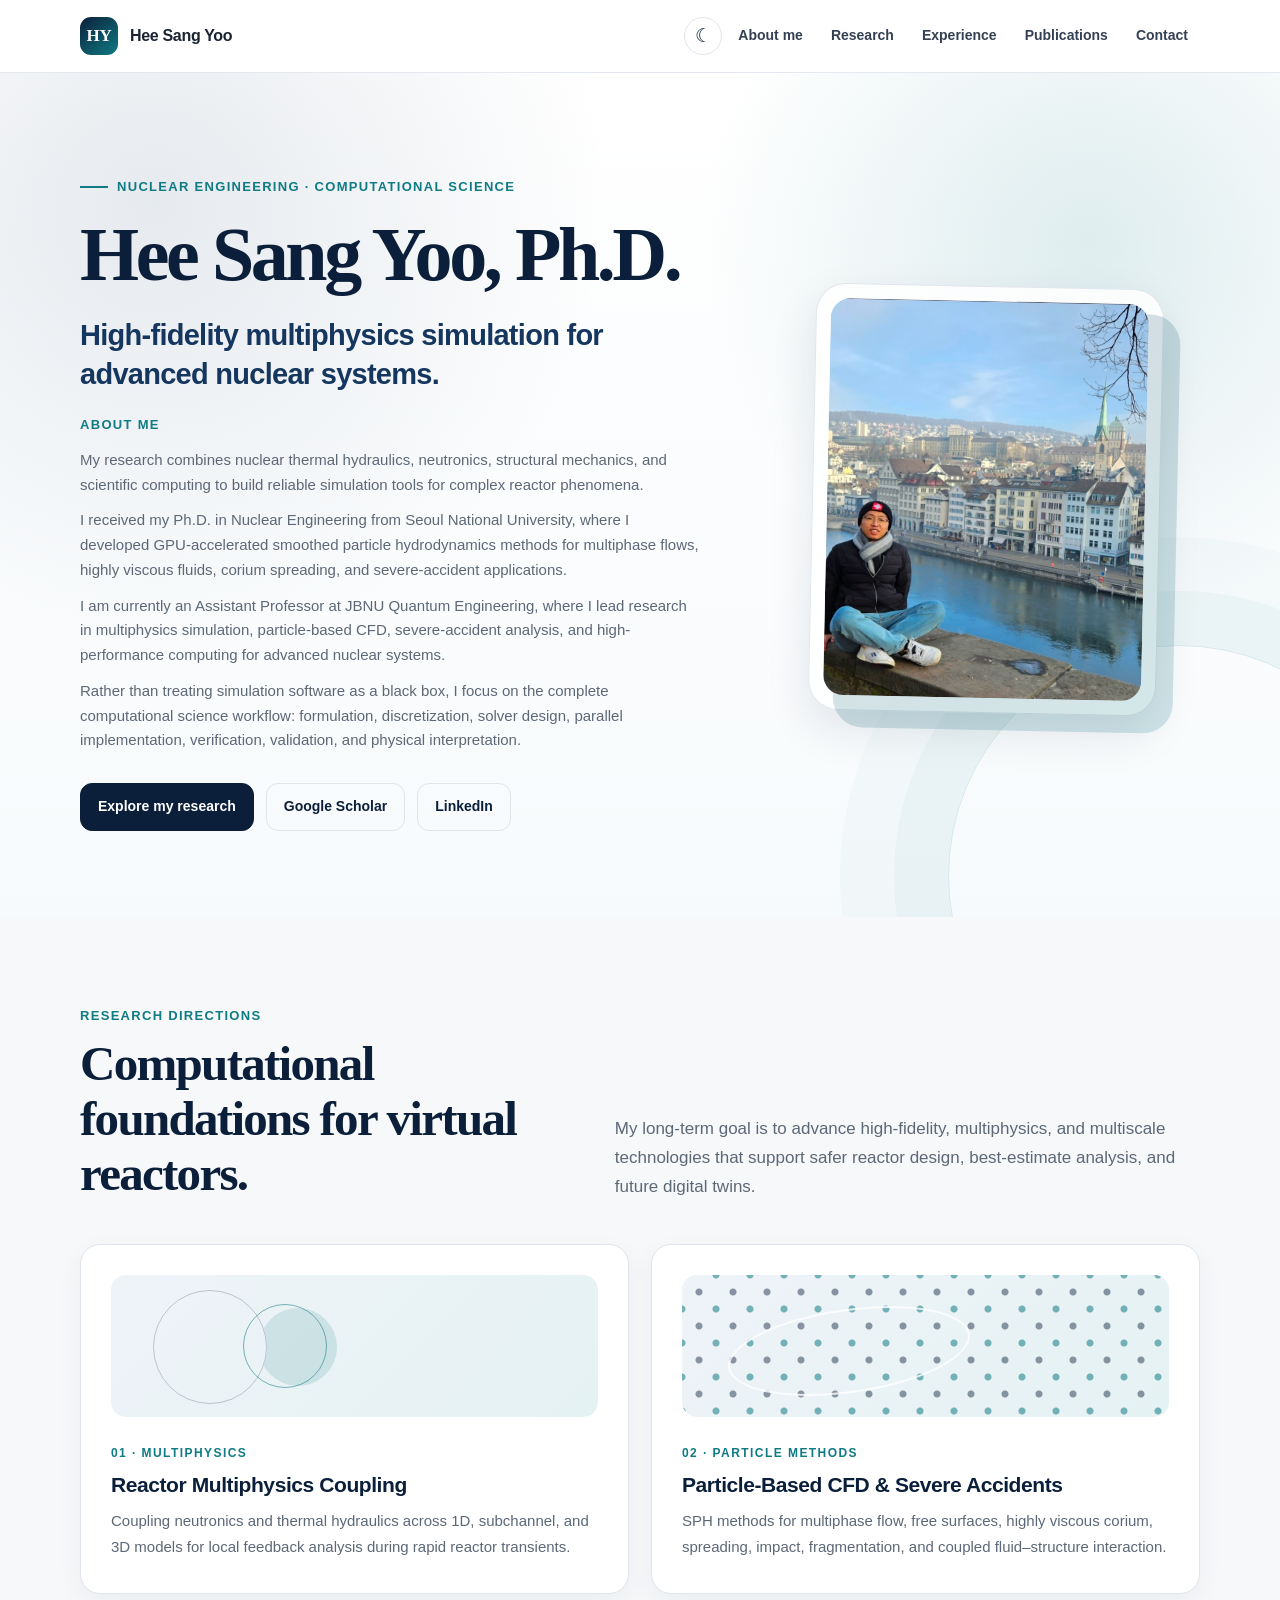
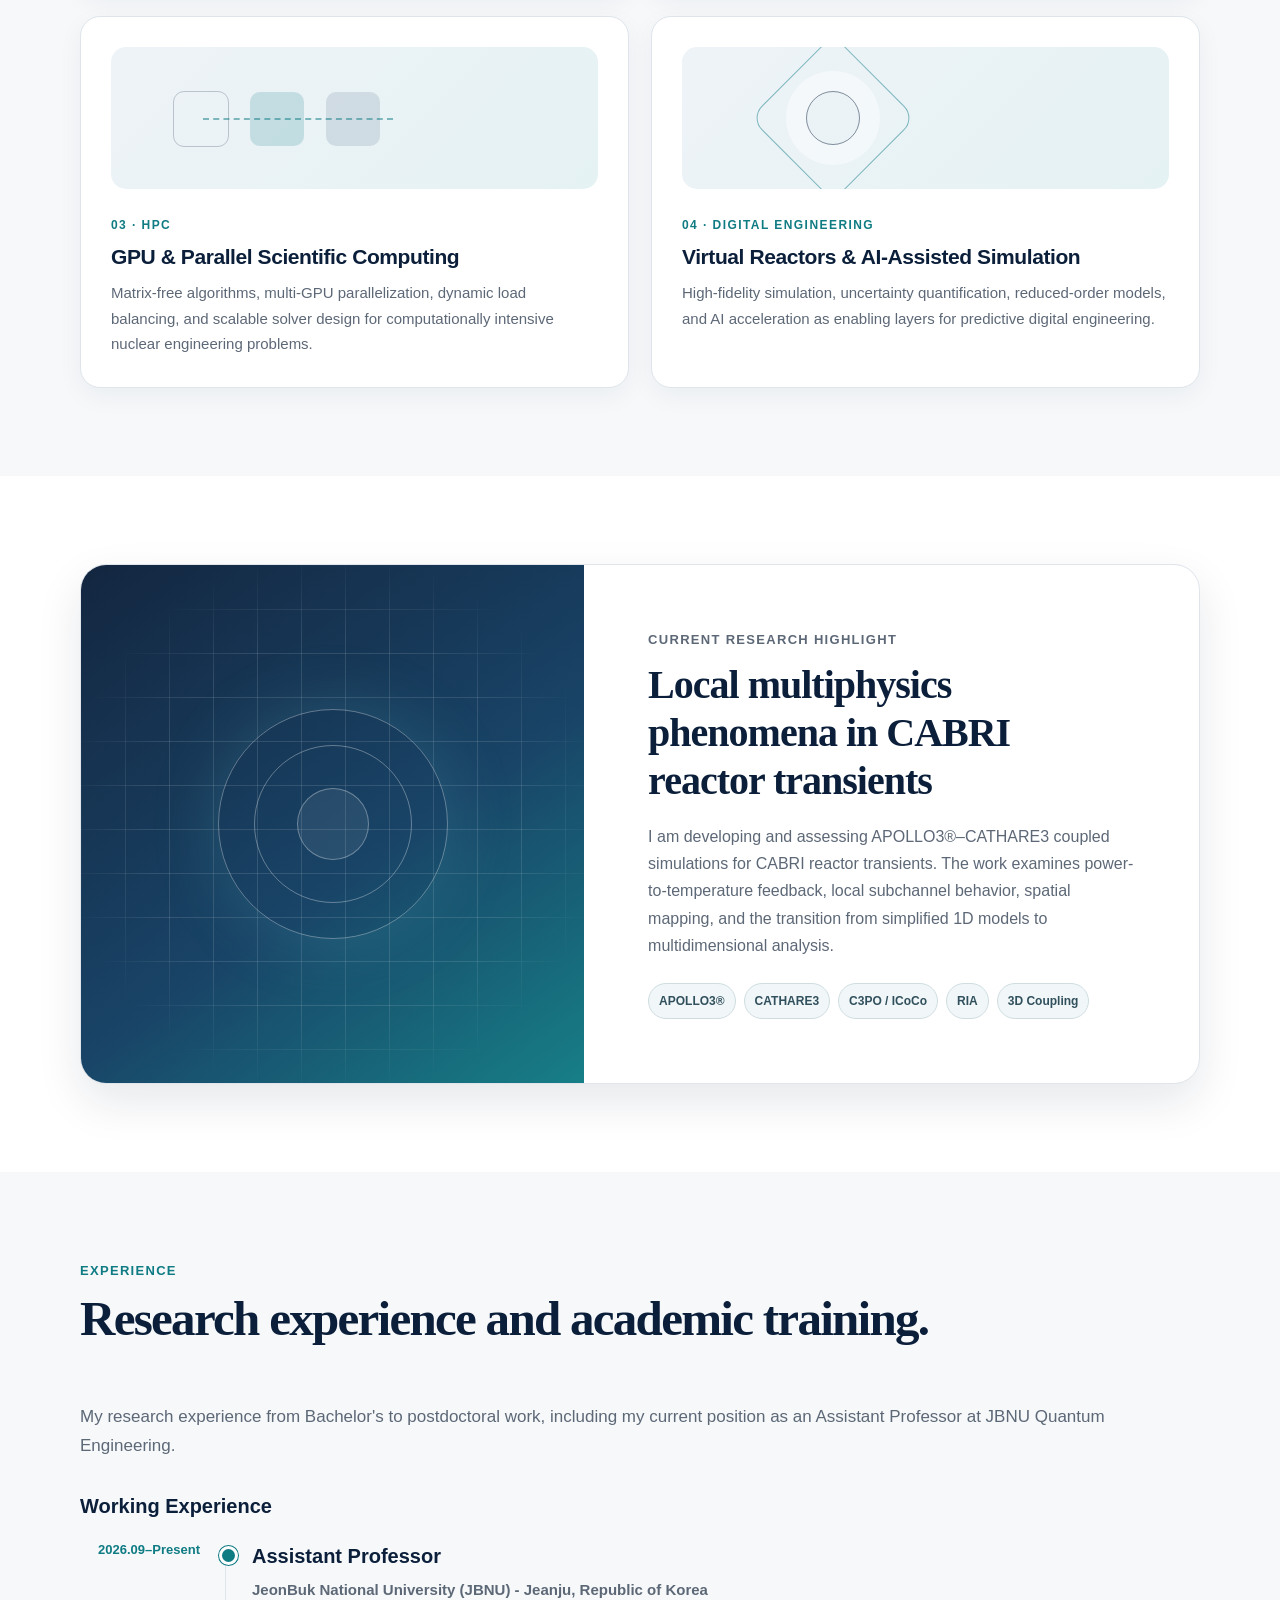
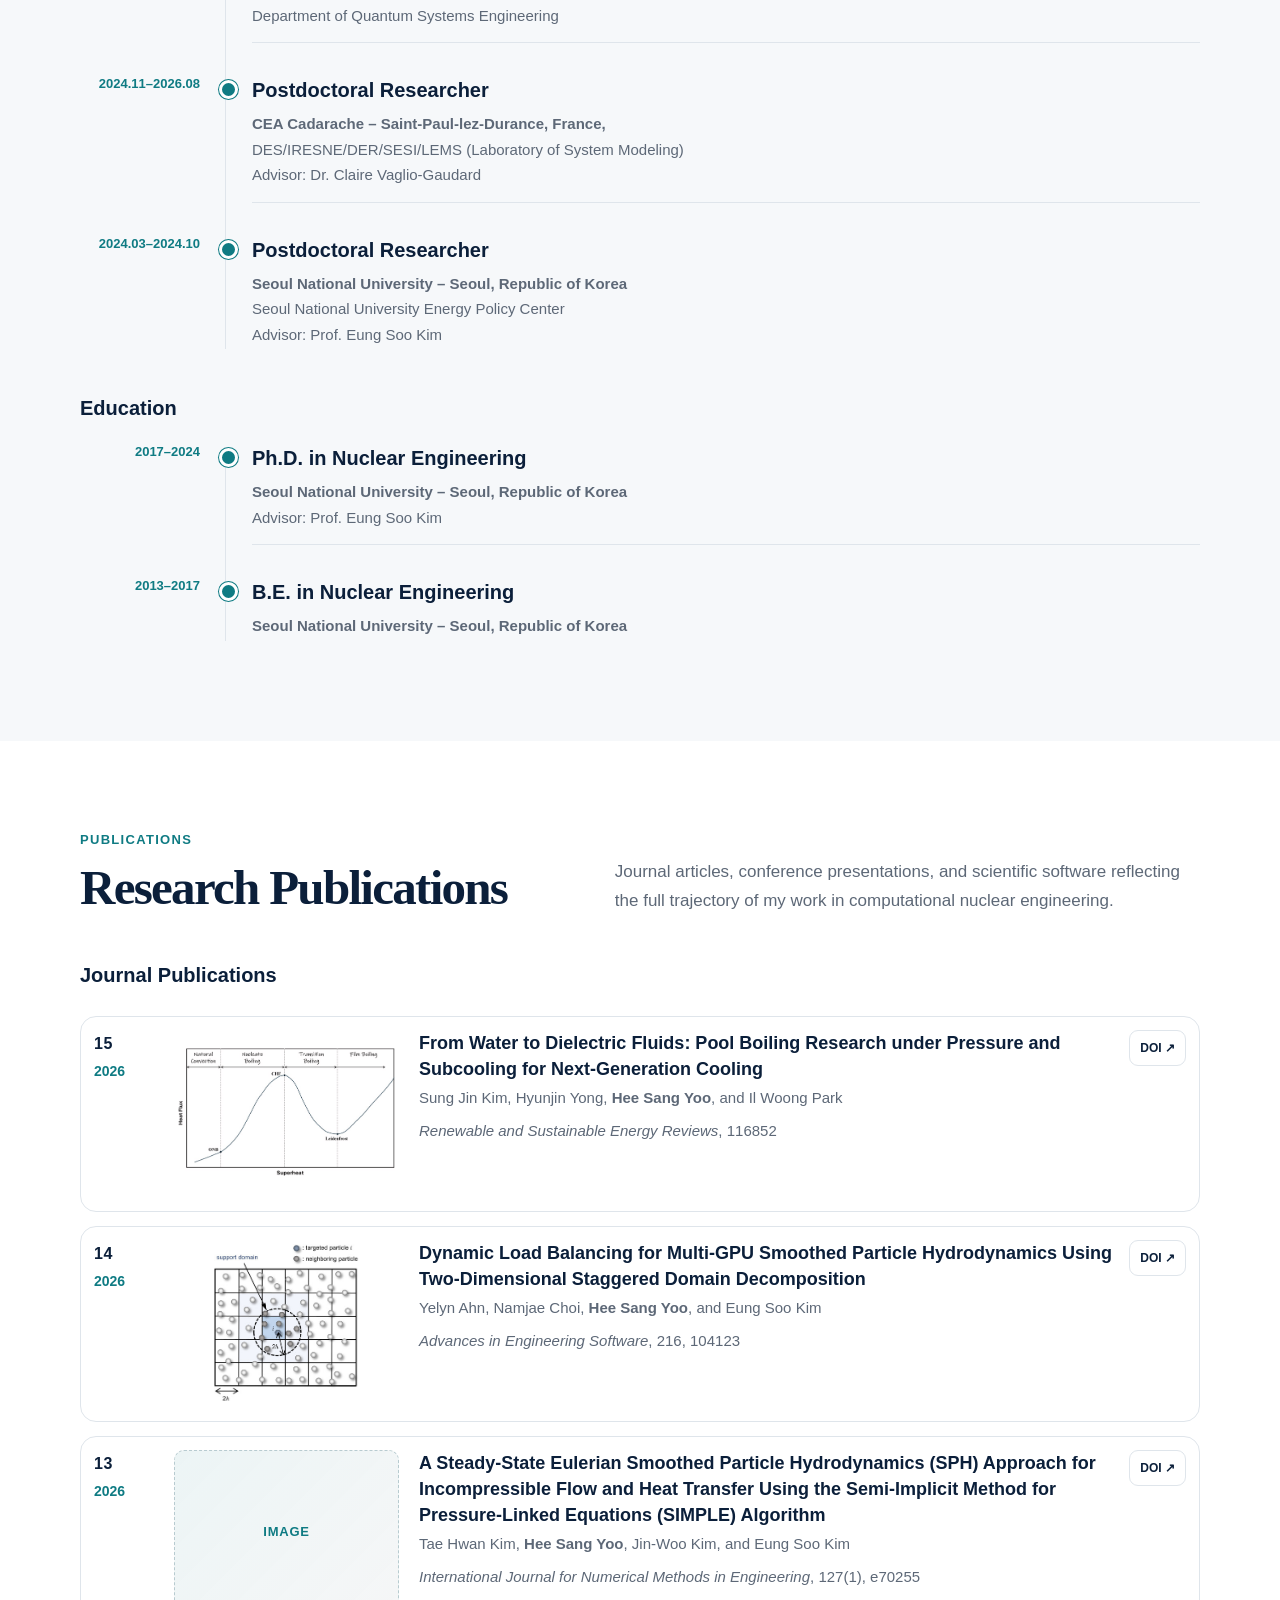
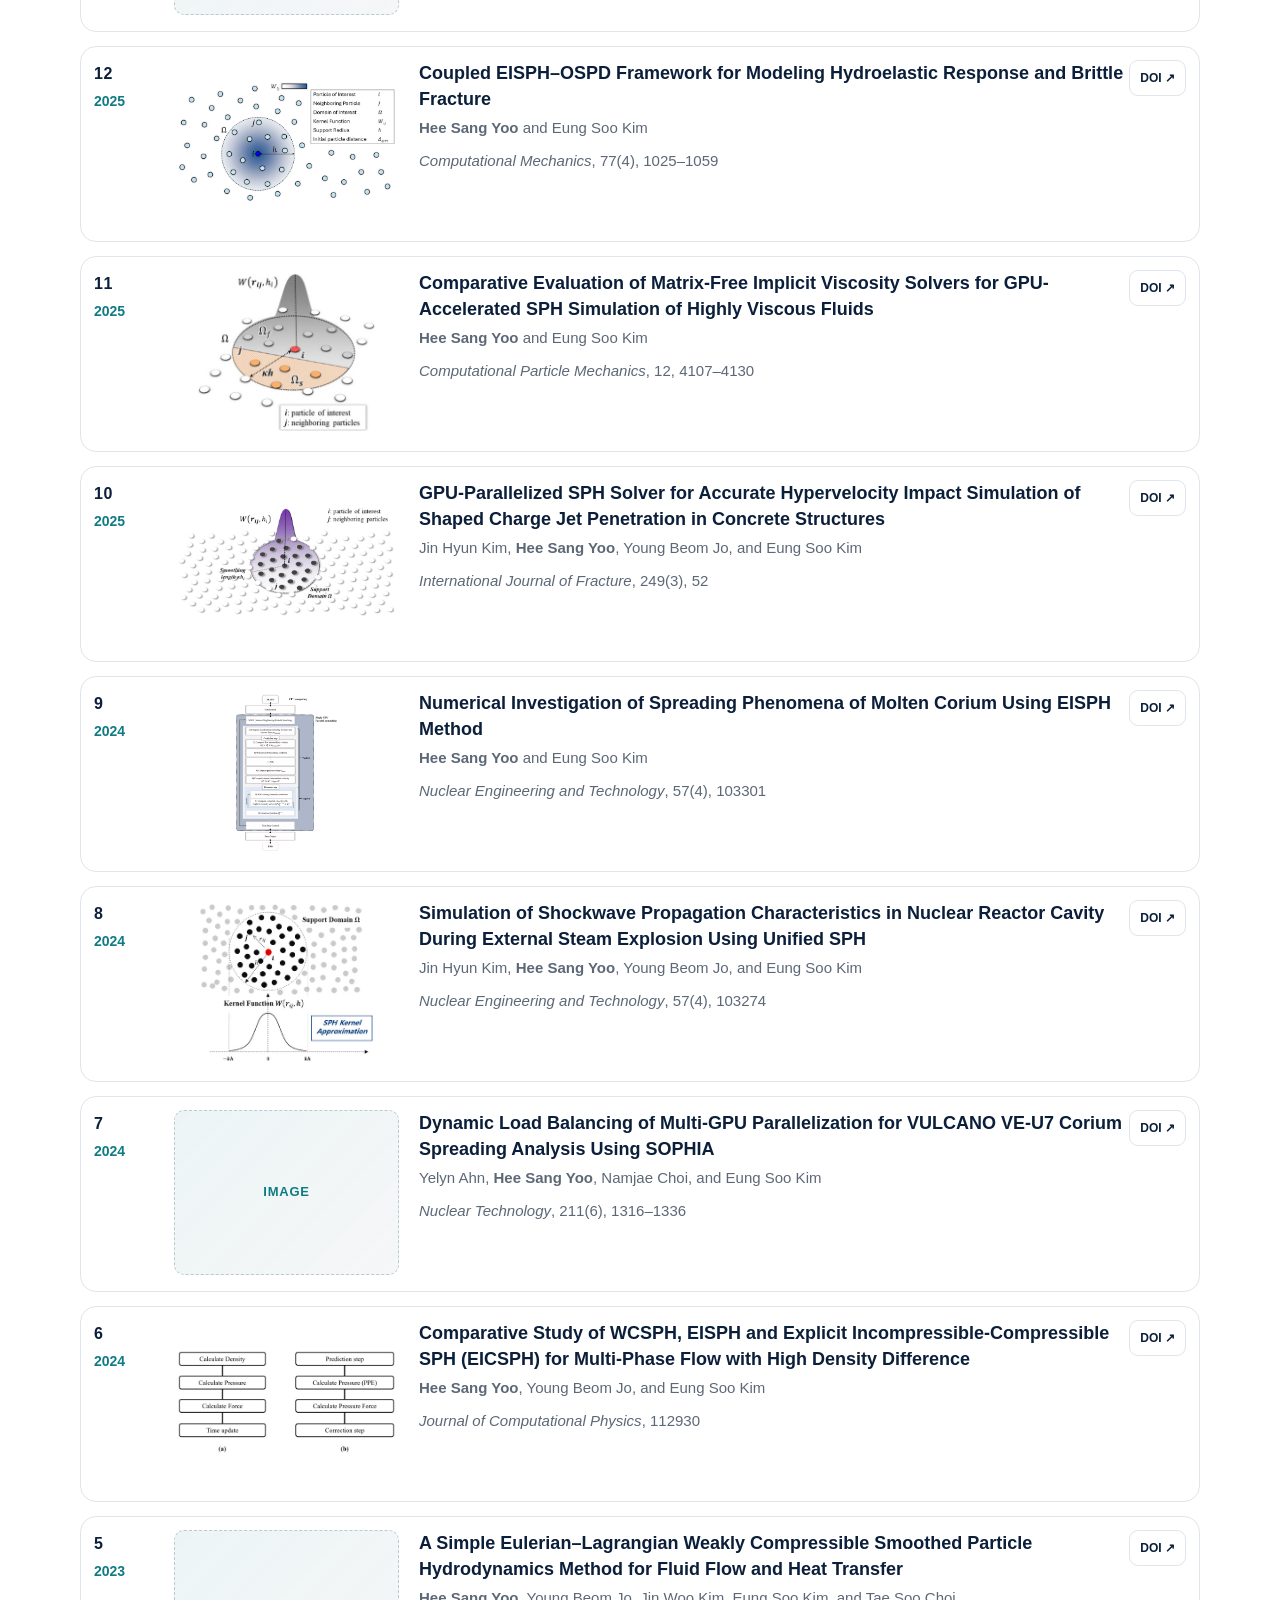
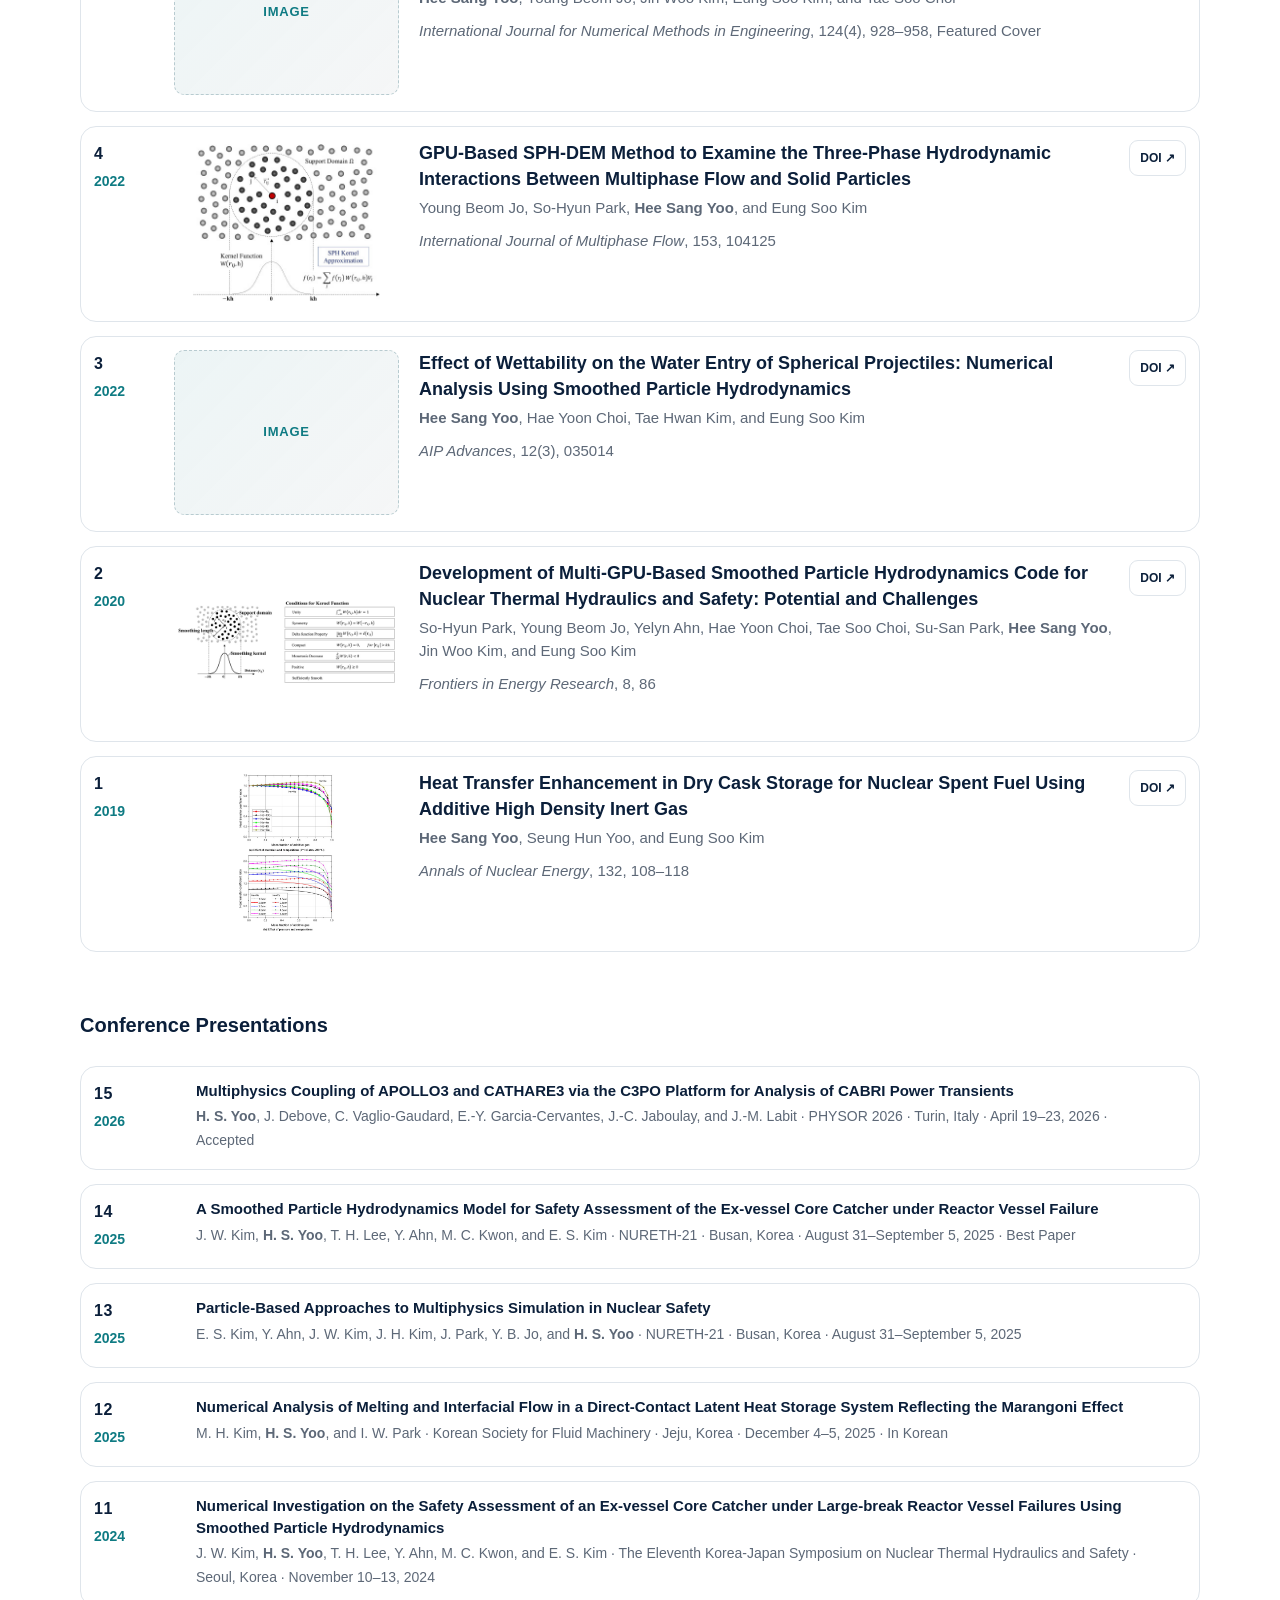
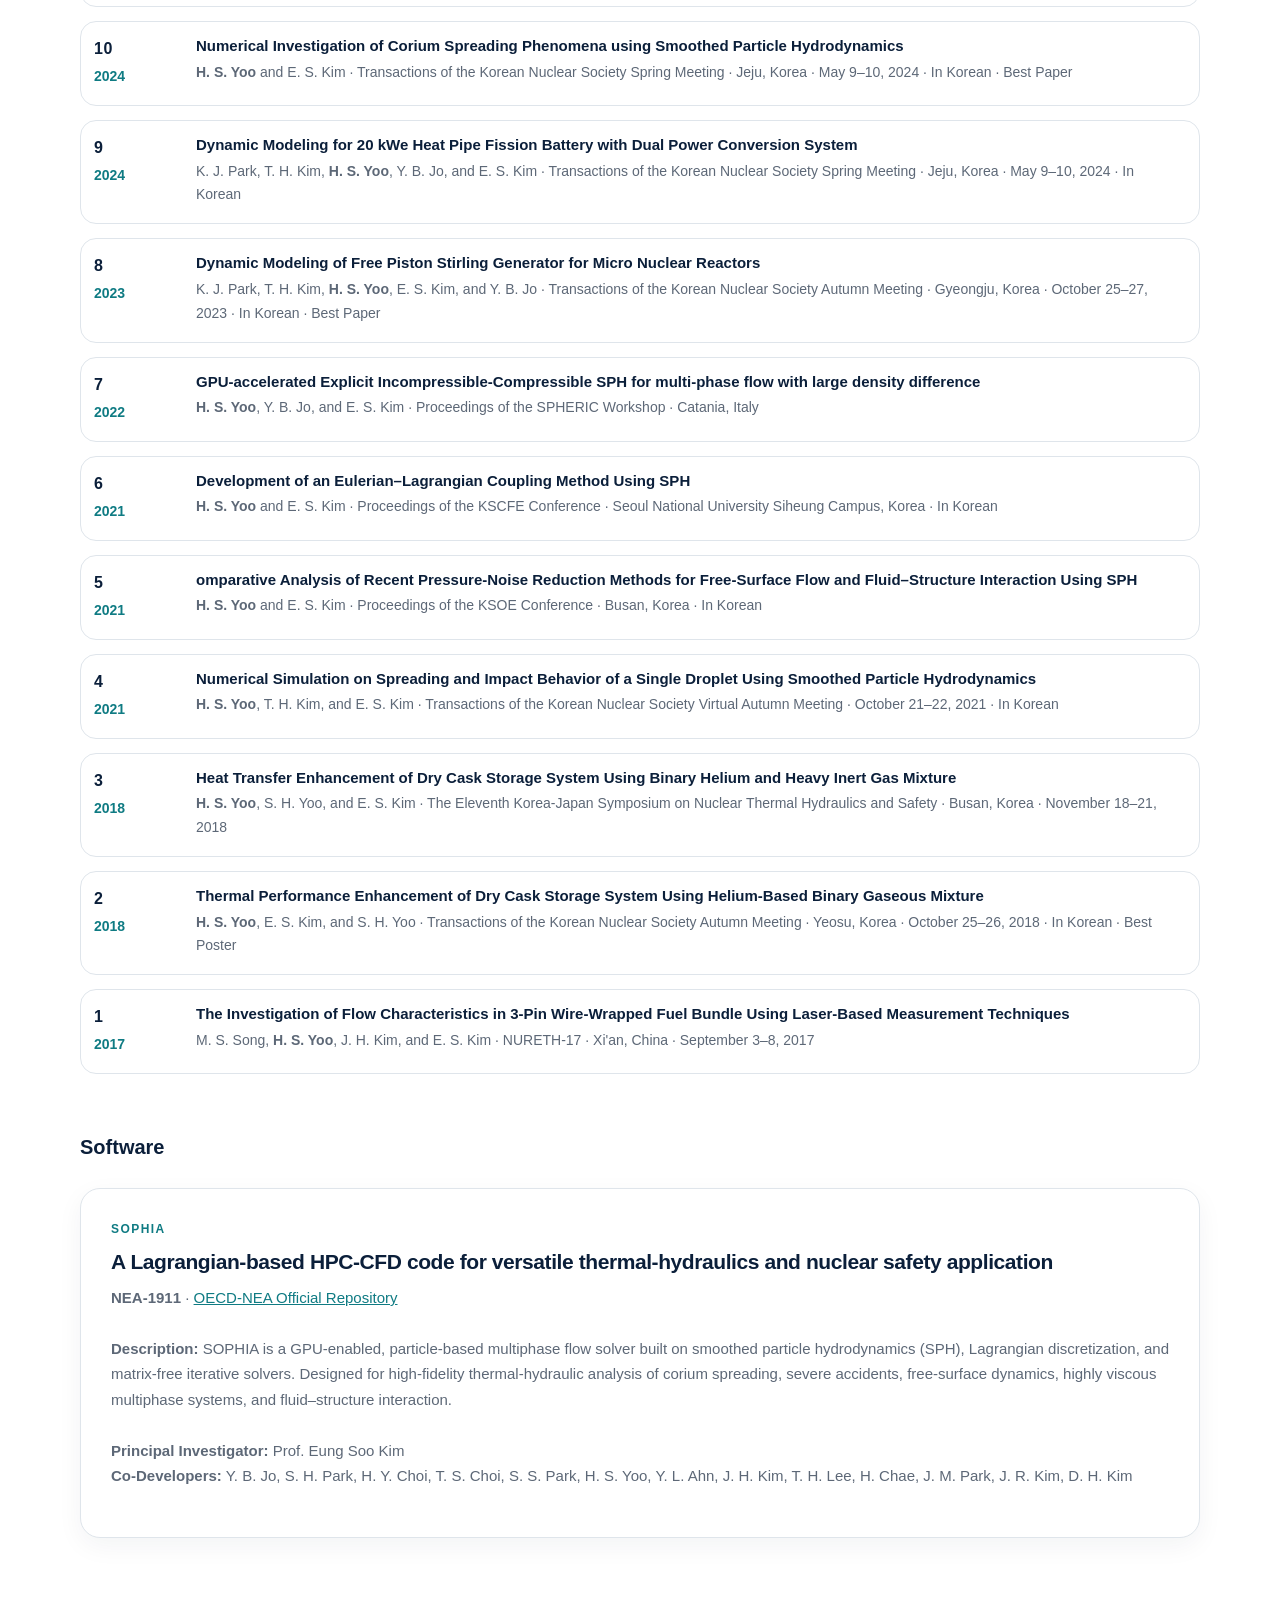
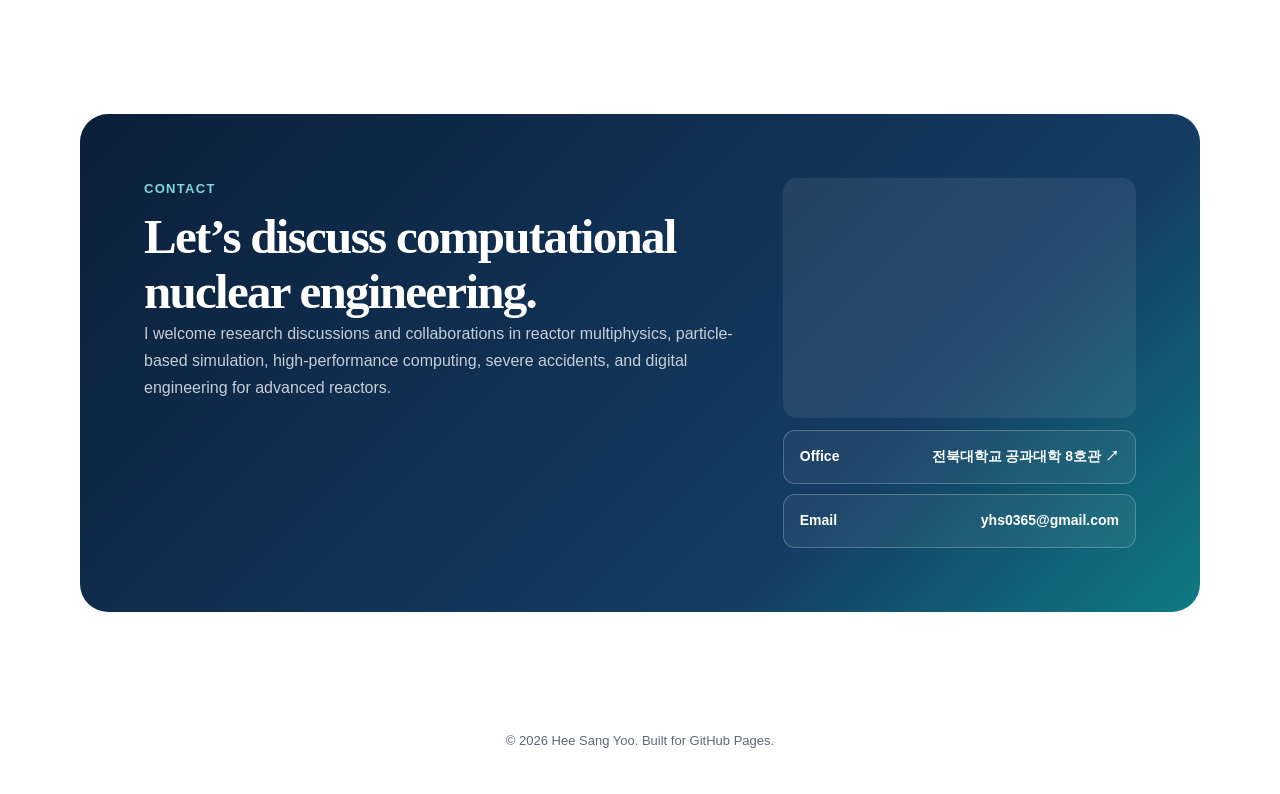
==== commit a7ef0927: "addfigures" ====
--- a/index.html
+++ b/index.html
@@ -41,6 +41,7 @@
 
     body {
       margin: 0;
+      overflow-x: clip;
       color: var(--ink);
       background: var(--surface);
       font-family: Inter, ui-sans-serif, -apple-system, BlinkMacSystemFont, "Segoe UI", Roboto, Helvetica, Arial, sans-serif;
@@ -243,12 +244,23 @@
       letter-spacing: -0.025em;
     }
 
-    .hero-copy {
+    .hero-about-me {
       max-width: 735px;
       margin-bottom: 30px;
+    }
+
+    .hero-about-me .section-kicker {
+      margin-bottom: 12px;
+    }
+
+    .hero-about-me p:not(.section-kicker) {
+      margin-bottom: 11px;
       color: var(--muted);
-      font-size: 17px;
-    }
+      font-size: 15px;
+      line-height: 1.65;
+    }
+
+    .hero-about-me p:last-child { margin-bottom: 0; }
 
     .hero-actions {
       display: flex;
@@ -330,6 +342,16 @@
       align-items: end;
     }
 
+    .section-heading > * {
+      min-width: 0;
+    }
+
+    .section-heading h2,
+    .section-intro {
+      max-width: 100%;
+      overflow-wrap: break-word;
+    }
+
     .section-kicker {
       margin-bottom: 10px;
       color: var(--teal);
@@ -352,47 +374,6 @@
       margin-bottom: 0;
       color: var(--muted);
       font-size: 17px;
-    }
-
-    /* About */
-    .about-grid {
-      display: grid;
-      grid-template-columns: 1.3fr 0.7fr;
-      gap: 60px;
-      align-items: start;
-    }
-
-    .about-copy p {
-      color: #3d4958;
-      font-size: 17px;
-    }
-
-    .about-copy p:last-child { margin-bottom: 0; }
-
-    .fact-list {
-      margin: 0;
-      padding: 0;
-      list-style: none;
-      border-top: 1px solid var(--line);
-    }
-
-    .fact-list li {
-      display: grid;
-      grid-template-columns: 105px 1fr;
-      gap: 16px;
-      padding: 15px 0;
-      border-bottom: 1px solid var(--line);
-      font-size: 14px;
-    }
-
-    .fact-label {
-      color: var(--muted);
-      font-weight: 700;
-    }
-
-    .fact-value {
-      color: var(--navy);
-      font-weight: 700;
     }
 
     /* Research */
@@ -635,6 +616,11 @@
       font-size: 17px;
     }
 
+    #experience .section-heading {
+      grid-template-columns: 1fr;
+      margin-bottom: 28px;
+    }
+
     .timeline {
       position: relative;
       margin: 0;
@@ -657,7 +643,7 @@
       grid-template-columns: 120px 1fr;
       gap: 52px;
       position: relative;
-      padding: 0 0 40px;
+      padding: 0 0 30px;
     }
 
     .timeline-item:last-child { padding-bottom: 0; }
@@ -683,7 +669,7 @@
     }
 
     .timeline-content {
-      padding-bottom: 30px;
+      padding-bottom: 14px;
       border-bottom: 1px solid var(--line);
     }
 
@@ -696,7 +682,7 @@
     }
 
     .timeline-place {
-      margin-bottom: 9px;
+      margin-bottom: 0;
       color: #33465a;
       font-weight: 700;
     }
@@ -722,7 +708,7 @@
       grid-template-columns: 80px 1fr auto;
       gap: 22px;
       align-items: start;
-      padding: 23px 24px;
+      padding: 13px 13px 16px;
       border: 1px solid var(--line);
       border-radius: 16px;
       background: #fff;
@@ -735,7 +721,12 @@
     }
 
     .publication-item.with-figure {
-      grid-template-columns: 80px 90px 1fr auto;
+      grid-template-columns: 80px 225px minmax(0, 1fr) auto;
+      column-gap: 0px;
+    }
+
+    .publication-item.with-figure > div:nth-of-type(3) {
+      margin-left: 20px;
     }
 
     .publication-year {
@@ -753,8 +744,8 @@
     }
 
     .publication-figure {
-      width: 90px;
-      height: 90px;
+      width: 225px;
+      height: 165px;
       border-radius: 10px;
       overflow: hidden;
       background: var(--surface-soft);
@@ -764,8 +755,74 @@
     .publication-figure img {
       width: 100%;
       height: 100%;
-      object-fit: cover;
+      padding: 4px;
+      object-fit: contain;
       object-position: center;
+      background: #fff;
+      cursor: zoom-in;
+    }
+
+    .image-lightbox {
+      position: fixed;
+      z-index: 2000;
+      inset: 0;
+      display: grid;
+      place-items: center;
+      padding: 34px;
+      background: rgba(4, 13, 22, .88);
+      opacity: 0;
+      visibility: hidden;
+      transition: opacity .2s ease, visibility .2s ease;
+    }
+
+    .image-lightbox.open {
+      opacity: 1;
+      visibility: visible;
+    }
+
+    .image-lightbox img {
+      display: block;
+      max-width: min(1200px, 92vw);
+      max-height: 88vh;
+      border-radius: 10px;
+      background: #fff;
+      box-shadow: 0 24px 80px rgba(0, 0, 0, .45);
+      object-fit: contain;
+      transform: scale(.97);
+      transition: transform .2s ease;
+    }
+
+    .image-lightbox.open img {
+      transform: scale(1);
+    }
+
+    .lightbox-close {
+      position: fixed;
+      top: 18px;
+      right: 22px;
+      width: 44px;
+      height: 44px;
+      border: 1px solid rgba(255, 255, 255, .45);
+      border-radius: 50%;
+      background: rgba(0, 0, 0, .25);
+      color: #fff;
+      font: 300 30px/1 sans-serif;
+      cursor: pointer;
+    }
+
+    body.lightbox-open {
+      overflow: hidden;
+    }
+
+    @media (max-width: 640px) {
+      .image-lightbox {
+        padding: 20px;
+      }
+
+      .image-lightbox img {
+        max-width: 96vw;
+        max-height: 82vh;
+      }
     }
 
     .publication-placeholder {
@@ -783,7 +840,7 @@
     .publication-title {
       margin-bottom: 4px;
       color: var(--navy);
-      font-size: 16px;
+      font-size: 18px;
       font-weight: 800;
       line-height: 1.45;
     }
@@ -792,6 +849,20 @@
       margin-bottom: 0;
       color: var(--muted);
       font-size: 14px;
+    }
+
+    .publication-authors {
+      margin: 0;
+      color: var(--muted);
+      font-size: 15px;
+      line-height: 1.55;
+    }
+
+    .publication-journal {
+      margin: 10px 0 0;
+      color: var(--muted);
+      font-size: 15px;
+      line-height: 1.55;
     }
 
     .publication-link {
@@ -922,7 +993,6 @@
     @media (max-width: 900px) {
       .hero-grid,
       .section-heading,
-      .about-grid,
       .highlight,
       .contact-panel {
         grid-template-columns: 1fr;
@@ -974,6 +1044,10 @@
         grid-template-columns: 1fr;
       }
 
+      .publication-item.with-figure > div:nth-of-type(3) {
+        margin-left: 0;
+      }
+
       .publication-figure {
         width: 100%;
         height: 150px;
@@ -1041,7 +1115,6 @@
     html[data-theme="dark"] :is(
       h1, h2, h3, h4,
       .brand,
-      .fact-value,
       .timeline-content h3,
       .publication-title,
       .publication-number
@@ -1049,8 +1122,16 @@
       color: #e8f1f8;
     }
 
-    html[data-theme="dark"] :is(.hero-subtitle, .about-copy p) {
+    html[data-theme="dark"] .hero-subtitle {
       color: #b8cbd4;
+    }
+
+    html[data-theme="dark"] .timeline-place {
+      color: #b8cbd4;
+    }
+
+    html[data-theme="dark"] .timeline-item::before {
+      border-color: #0e1d26;
     }
 
     html[data-theme="dark"] .experience-subheading,
@@ -1063,7 +1144,6 @@
       .timeline-content,
       .publication-item,
       .award-card,
-      .fact-list li,
       .nav-links
     ) {
       border-color: #294553;
@@ -1136,7 +1216,7 @@
 
   <header class="site-header">
     <nav class="navbar container" aria-label="Main navigation">
-      <a class="brand" href="#home" aria-label="Hee Sang Yoo home">
+      <a class="brand" href="#about" aria-label="Hee Sang Yoo home">
         <span class="brand-mark">HY</span>
         <span>Hee Sang Yoo</span>
       </a>
@@ -1151,7 +1231,7 @@
             <span aria-hidden="true">☾</span>
           </button>
         </li>
-        <li><a href="#about">About</a></li>
+        <li><a href="#about">About me</a></li>
         <li><a href="#research">Research</a></li>
         <li><a href="#experience">Experience</a></li>
         <li><a href="#publications">Publications</a></li>
@@ -1161,69 +1241,45 @@
   </header>
 
   <main id="main-content">
-    <section class="hero" id="home">
-      <div class="container hero-grid">
-        <div>
-          <span class="eyebrow">Nuclear Engineering · Computational Science</span>
-          <h1>Hee Sang Yoo, Ph.D.</h1>
-          <p class="hero-subtitle">High-fidelity multiphysics simulation for advanced nuclear systems.</p>
-          <p class="hero-copy">
-            I develop computational methods that connect physical modeling, numerical algorithms,
-            code implementation, and high-performance computing. My work spans particle-based CFD,
-            severe-accident analysis, reactor multiphysics, and digital-twin-enabling technologies.
-          </p>
-          <div class="hero-actions">
-            <a class="button" href="#research">Explore my research</a>
-            <a class="button secondary" href="https://scholar.google.co.kr/citations?user=WE6J39QAAAAJ&amp;hl=en" target="_blank" rel="noopener">Google Scholar</a>
-            <a class="button secondary" href="https://www.linkedin.com/in/heesang-yoo-963267172/" target="_blank" rel="noopener">LinkedIn</a>
+    <section class="hero" id="about">
+      <div class="container">
+        <div class="hero-grid">
+          <div>
+            <span class="eyebrow">Nuclear Engineering · Computational Science</span>
+            <h1>Hee Sang Yoo, Ph.D.</h1>
+            <p class="hero-subtitle">High-fidelity multiphysics simulation for advanced nuclear systems.</p>
+            <div class="hero-about-me">
+              <p class="section-kicker">About Me</p>
+              <p>
+                My research combines nuclear thermal hydraulics, neutronics, structural mechanics,
+                and scientific computing to build reliable simulation tools for complex reactor phenomena.
+              </p>
+              <p>
+                I received my Ph.D. in Nuclear Engineering from Seoul National University, where I developed
+                GPU-accelerated smoothed particle hydrodynamics methods for multiphase flows, highly viscous
+                fluids, corium spreading, and severe-accident applications.
+              </p>
+              <p>
+                I am currently an Assistant Professor at JBNU Quantum Engineering, where I lead research in
+                multiphysics simulation, particle-based CFD, severe-accident analysis, and high-performance
+                computing for advanced nuclear systems.
+              </p>
+              <p>
+                Rather than treating simulation software as a black box, I focus on the complete computational
+                science workflow: formulation, discretization, solver design, parallel implementation,
+                verification, validation, and physical interpretation.
+              </p>
+            </div>
+            <div class="hero-actions">
+              <a class="button" href="#research">Explore my research</a>
+              <a class="button secondary" href="https://scholar.google.co.kr/citations?user=WE6J39QAAAAJ&amp;hl=en" target="_blank" rel="noopener">Google Scholar</a>
+              <a class="button secondary" href="https://www.linkedin.com/in/heesang-yoo-963267172/" target="_blank" rel="noopener">LinkedIn</a>
+            </div>
           </div>
-        </div>
-
-        <figure class="profile-card">
-          <img src="figure/PHOTO.jpg" onerror="this.onerror=null;this.src='figure/profile-placeholder.svg';" alt="Portrait of Hee Sang Yoo">
-        </figure>
-      </div>
-    </section>
-
-    <section id="about">
-      <div class="container">
-        <div class="section-heading">
-          <div>
-            <p class="section-kicker">About</p>
-            <h2>From physical models to scalable simulation software.</h2>
-          </div>
-          <p class="section-intro">
-            My research combines nuclear thermal hydraulics, neutronics, structural mechanics,
-            and scientific computing to build reliable simulation tools for complex reactor phenomena.
-          </p>
-        </div>
-
-        <div class="about-grid">
-          <div class="about-copy">
-            <p>
-              I received my Ph.D. in Nuclear Engineering from Seoul National University, where I developed
-              GPU-accelerated smoothed particle hydrodynamics methods for multiphase flows, highly viscous
-              fluids, corium spreading, and severe-accident applications.
-            </p>
-            <p>
-              I am currently an Assistant Professor at JBNU Quantum Engineering, where I lead research in
-              multiphysics simulation, particle-based CFD, severe-accident analysis, and high-performance
-              computing for advanced nuclear systems.
-            </p>
-            <p>
-              Rather than treating simulation software as a black box, I focus on the complete computational
-              science workflow: formulation, discretization, solver design, parallel implementation,
-              verification, validation, and physical interpretation.
-            </p>
-          </div>
-
-          <ul class="fact-list" aria-label="Research profile">
-            <li><span class="fact-label">Current</span><span class="fact-value">JBNU Quantum Engineering</span></li>
-            <li><span class="fact-label">Degree</span><span class="fact-value">Ph.D., Nuclear Engineering</span></li>
-            <li><span class="fact-label">Focus</span><span class="fact-value">Multiphysics & HPC</span></li>
-            <li><span class="fact-label">Methods</span><span class="fact-value">SPH · CFD · Reactor Physics</span></li>
-            <li><span class="fact-label">Languages</span><span class="fact-value">CUDA C++ · C++ · Python</span></li>
-          </ul>
+
+          <figure class="profile-card">
+            <img src="figure/PHOTO.jpg" onerror="this.onerror=null;this.src='figure/profile-placeholder.svg';" alt="Portrait of Hee Sang Yoo">
+          </figure>
         </div>
       </div>
     </section>
@@ -1320,22 +1376,18 @@
             <h2>Research experience and academic training.</h2>
           </div>
           <p class="section-intro">
-            My career combines research positions in high-fidelity simulation with advanced academic
-            training in nuclear engineering and high-performance scientific computing.
+            My research experience from Bachelor's to postdoctoral work, including my current position as an Assistant Professor at JBNU Quantum Engineering.
           </p>
         </div>
 
-        <h3 class="experience-subheading" style="margin: 0 0 24px;">Working Experience</h3>
+        <h3 class="experience-subheading" style="margin: 0 0 16px;">Working Experience</h3>
         <ol class="timeline">
           <li class="timeline-item">
             <div class="timeline-date">2026.09–Present</div>
             <div class="timeline-content">
-              <h3>Assistant Professor (조교수)</h3>
-              <p class="timeline-place">JBNU Quantum Engineering, Korea</p>
-              <p>
-                Multiphysics simulation, particle-based CFD, severe-accident analysis, and 
-                high-performance computing for advanced nuclear systems.
-              </p>
+              <h3>Assistant Professor </h3>
+              <p class="timeline-place">JeonBuk National University (JBNU) - Jeanju, Republic of Korea</p>
+              <p>Department of Quantum Systems Engineering</p>
             </div>
           </li>
 
@@ -1343,11 +1395,9 @@
             <div class="timeline-date">2024.11–2026.08</div>
             <div class="timeline-content">
               <h3>Postdoctoral Researcher</h3>
-              <p class="timeline-place">CEA Cadarache, France</p>
-              <p>
-                Multiphysics coupling of APOLLO3® and CATHARE3 for CABRI RIA analysis; local and
-                multidimensional neutronics–thermal-hydraulics feedback modeling.
-              </p>
+              <p class="timeline-place">CEA Cadarache – Saint-Paul-lez-Durance, France,</p>
+              <p>DES/IRESNE/DER/SESI/LEMS (Laboratory of System Modeling)</p>
+              <p>Advisor: Dr. Claire Vaglio-Gaudard</p>
             </div>
           </li>
 
@@ -1355,26 +1405,21 @@
             <div class="timeline-date">2024.03–2024.10</div>
             <div class="timeline-content">
               <h3>Postdoctoral Researcher</h3>
-              <p class="timeline-place">Seoul National University, Korea</p>
-              <p>
-                Particle-based high-fidelity simulation, severe-accident applications, GPU solver
-                development, and collaborative nuclear system modeling.
-              </p>
+              <p class="timeline-place">Seoul National University – Seoul, Republic of Korea</p>
+              <p>Seoul National University Energy Policy Center</p>
+              <p>Advisor: Prof. Eung Soo Kim</p>
             </div>
           </li>
         </ol>
 
-        <h3 class="experience-subheading" id="education" style="margin: 48px 0 24px;">Education</h3>
+        <h3 class="experience-subheading" id="education" style="margin: 30px 0 16px;">Education</h3>
         <ol class="timeline">
           <li class="timeline-item">
             <div class="timeline-date">2017–2024</div>
             <div class="timeline-content">
               <h3>Ph.D. in Nuclear Engineering</h3>
-              <p class="timeline-place">Seoul National University, Korea</p>
-              <p>
-                Dissertation: <em>Multiphase ALE-SPH for Versatile Approaches on Highly Viscous
-                Corium Simulation</em>. Advisor: Prof. Eung Soo Kim.
-              </p>
+              <p class="timeline-place">Seoul National University – Seoul, Republic of Korea</p>
+              <p>Advisor: Prof. Eung Soo Kim</p>
             </div>
           </li>
 
@@ -1382,11 +1427,7 @@
             <div class="timeline-date">2013–2017</div>
             <div class="timeline-content">
               <h3>B.E. in Nuclear Engineering</h3>
-              <p class="timeline-place">Seoul National University, Korea</p>
-              <p>
-                Undergraduate studies in nuclear engineering and leadership experience as chair of
-                an SNU educational outreach club.
-              </p>
+              <p class="timeline-place">Seoul National University – Seoul, Republic of Korea</p>
             </div>
           </li>
         </ol>
@@ -1398,7 +1439,7 @@
         <div class="section-heading">
           <div>
             <p class="section-kicker">Publications</p>
-            <h2>Research outputs across papers, conferences, and software.</h2>
+            <h2>Research Publications</h2>
           </div>
           <p class="section-intro">
             Journal articles, conference presentations, and scientific software reflecting the full
@@ -1410,101 +1451,94 @@
         <ol class="publication-list">
           <li class="publication-item with-figure">
             <div class="publication-year"><span class="publication-number">15</span>2026</div>
-            <div class="publication-figure publication-placeholder"><span>IMAGE</span></div>
-            <div><p class="publication-title">From Water to Dielectric Fluids: Pool Boiling Research under Pressure and Subcooling for Next-Generation Cooling</p><p class="publication-meta">S. J. Kim, H. J. Yong, <strong>H. S. Yoo</strong>, and I. W. Park · <em>Renewable and Sustainable Energy Reviews</em>, 116852</p></div>
+            <div class="publication-figure"><img src="figure/publications/j15.jpg" alt="Pool boiling regimes and heat-flux curve"></div>
+            <div><p class="publication-title">From Water to Dielectric Fluids: Pool Boiling Research under Pressure and Subcooling for Next-Generation Cooling</p><p class="publication-authors">Sung Jin Kim, Hyunjin Yong, <strong>Hee Sang Yoo</strong>, and Il Woong Park</p><p class="publication-journal"><em>Renewable and Sustainable Energy Reviews</em>, 116852</p></div>
             <a class="publication-link" href="https://doi.org/10.1016/j.rser.2026.116852" target="_blank" rel="noopener">DOI ↗</a>
           </li>
           <li class="publication-item with-figure">
             <div class="publication-year"><span class="publication-number">14</span>2026</div>
-            <div class="publication-figure publication-placeholder"><span>IMAGE</span></div>
-            <div><p class="publication-title">Dynamic Load Balancing for Multi-GPU Smoothed Particle Hydrodynamics Using Two-Dimensional Staggered Domain Decomposition</p><p class="publication-meta">Y. L. Ahn, N. J. Choi, <strong>H. S. Yoo</strong>, and E. S. Kim · <em>Advances in Engineering Software</em>, 216, 104123</p></div>
+            <div class="publication-figure"><img src="figure/publications/j14.jpg" alt="Two-dimensional staggered domain decomposition for multi-GPU SPH"></div>
+            <div><p class="publication-title">Dynamic Load Balancing for Multi-GPU Smoothed Particle Hydrodynamics Using Two-Dimensional Staggered Domain Decomposition</p><p class="publication-authors">Yelyn Ahn, Namjae Choi, <strong>Hee Sang Yoo</strong>, and Eung Soo Kim</p><p class="publication-journal"><em>Advances in Engineering Software</em>, 216, 104123</p></div>
             <a class="publication-link" href="https://doi.org/10.1016/j.advengsoft.2026.104123" target="_blank" rel="noopener">DOI ↗</a>
           </li>
           <li class="publication-item with-figure">
             <div class="publication-year"><span class="publication-number">13</span>2026</div>
             <div class="publication-figure publication-placeholder"><span>IMAGE</span></div>
-            <div><p class="publication-title">A Steady-State Eulerian Smoothed Particle Hydrodynamics (SPH) Approach for Incompressible Flow and Heat Transfer Using the Semi-Implicit Method for Pressure-Linked Equations (SIMPLE) Algorithm</p><p class="publication-meta">T. H. Kim, <strong>H. S. Yoo</strong>, J. W. Kim, and E. S. Kim · <em>International Journal for Numerical Methods in Engineering</em>, 127(1), e70255</p></div>
+            <div><p class="publication-title">A Steady-State Eulerian Smoothed Particle Hydrodynamics (SPH) Approach for Incompressible Flow and Heat Transfer Using the Semi-Implicit Method for Pressure-Linked Equations (SIMPLE) Algorithm</p><p class="publication-authors">Tae Hwan Kim, <strong>Hee Sang Yoo</strong>, Jin-Woo Kim, and Eung Soo Kim</p><p class="publication-journal"><em>International Journal for Numerical Methods in Engineering</em>, 127(1), e70255</p></div>
             <a class="publication-link" href="https://doi.org/10.1002/nme.70255" target="_blank" rel="noopener">DOI ↗</a>
           </li>
           <li class="publication-item with-figure">
             <div class="publication-year"><span class="publication-number">12</span>2025</div>
-            <div class="publication-figure publication-placeholder"><span>IMAGE</span></div>
-            <div><p class="publication-title">Coupled EISPH–OSPD Framework for Modeling Hydroelastic Response and Brittle Fracture</p><p class="publication-meta"><strong>H. S. Yoo</strong> and E. S. Kim · <em>Computational Mechanics</em>, 77(4), 1025–1059</p></div>
+            <div class="publication-figure"><img src="figure/publications/j12.png" alt="EISPH and OSPD particle coupling schematic"></div>
+            <div><p class="publication-title">Coupled EISPH–OSPD Framework for Modeling Hydroelastic Response and Brittle Fracture</p><p class="publication-authors"><strong>Hee Sang Yoo</strong> and Eung Soo Kim</p><p class="publication-journal"><em>Computational Mechanics</em>, 77(4), 1025–1059</p></div>
             <a class="publication-link" href="https://doi.org/10.1007/s00466-025-02697-z" target="_blank" rel="noopener">DOI ↗</a>
           </li>
           <li class="publication-item with-figure">
             <div class="publication-year"><span class="publication-number">11</span>2025</div>
-            <div class="publication-figure publication-placeholder"><span>IMAGE</span></div>
-            <div><p class="publication-title">Comparative Evaluation of Matrix-Free Implicit Viscosity Solvers for GPU-Accelerated SPH Simulation of Highly Viscous Fluids</p><p class="publication-meta"><strong>H. S. Yoo</strong> and E. S. Kim · <em>Computational Particle Mechanics</em>, 12, 4107–4130</p></div>
+            <div class="publication-figure"><img src="figure/publications/j11.jpg" alt="SPH support domain for implicit viscosity solvers"></div>
+            <div><p class="publication-title">Comparative Evaluation of Matrix-Free Implicit Viscosity Solvers for GPU-Accelerated SPH Simulation of Highly Viscous Fluids</p><p class="publication-authors"><strong>Hee Sang Yoo</strong> and Eung Soo Kim</p><p class="publication-journal"><em>Computational Particle Mechanics</em>, 12, 4107–4130</p></div>
             <a class="publication-link" href="https://doi.org/10.1007/s40571-025-01071-3" target="_blank" rel="noopener">DOI ↗</a>
           </li>
           <li class="publication-item with-figure">
             <div class="publication-year"><span class="publication-number">10</span>2025</div>
-            <div class="publication-figure publication-placeholder"><span>IMAGE</span></div>
-            <div><p class="publication-title">GPU-Parallelized SPH Solver for Accurate Hypervelocity Impact Simulation of Shaped Charge Jet Penetration in Concrete Structures</p><p class="publication-meta">. H. Kim, <strong>H. S. Yoo</strong>, Y. B. Jo, S. S. Park, and E. S. Kim · <em>International Journal of Fracture</em>, 249(3), 52</p></div>
+            <div class="publication-figure"><img src="figure/publications/j10.png" alt="SPH kernel and support-domain schematic for impact simulation"></div>
+            <div><p class="publication-title">GPU-Parallelized SPH Solver for Accurate Hypervelocity Impact Simulation of Shaped Charge Jet Penetration in Concrete Structures</p><p class="publication-authors">Jin Hyun Kim, <strong>Hee Sang Yoo</strong>, Young Beom Jo, and Eung Soo Kim</p><p class="publication-journal"><em>International Journal of Fracture</em>, 249(3), 52</p></div>
             <a class="publication-link" href="https://doi.org/10.1007/s10704-025-00868-w" target="_blank" rel="noopener">DOI ↗</a>
           </li>
           <li class="publication-item with-figure">
             <div class="publication-year"><span class="publication-number">9</span>2024</div>
-            <div class="publication-figure publication-placeholder"><span>IMAGE</span></div>
-            <div><p class="publication-title">Numerical Investigation of Spreading Phenomena of Molten Corium Using EISPH Method</p><p class="publication-meta"><strong>H. S. Yoo</strong> and E. S. Kim · <em>Nuclear Engineering and Technology</em>, 57(4), 103301</p></div>
+            <div class="publication-figure"><img src="figure/publications/j9.jpg" alt="Computational workflow for molten-corium spreading analysis"></div>
+            <div><p class="publication-title">Numerical Investigation of Spreading Phenomena of Molten Corium Using EISPH Method</p><p class="publication-authors"><strong>Hee Sang Yoo</strong> and Eung Soo Kim</p><p class="publication-journal"><em>Nuclear Engineering and Technology</em>, 57(4), 103301</p></div>
             <a class="publication-link" href="https://doi.org/10.1016/j.net.2024.11.003" target="_blank" rel="noopener">DOI ↗</a>
           </li>
           <li class="publication-item with-figure">
             <div class="publication-year"><span class="publication-number">8</span>2024</div>
-            <div class="publication-figure publication-placeholder"><span>IMAGE</span></div>
-            <div><p class="publication-title">Simulation of Shockwave Propagation Characteristics in Nuclear Reactor Cavity During External Steam Explosion Using Unified SPH</p><p class="publication-meta">. H. Kim, <strong>H. S. Yoo</strong>, Y. B. Jo, and E. S. Kim · <em>Nuclear Engineering and Technology</em>, 57(4), 103274</p></div>
+            <div class="publication-figure"><img src="figure/publications/j8.jpg" alt="Unified SPH kernel approximation for steam-explosion analysis"></div>
+            <div><p class="publication-title">Simulation of Shockwave Propagation Characteristics in Nuclear Reactor Cavity During External Steam Explosion Using Unified SPH</p><p class="publication-authors">Jin Hyun Kim, <strong>Hee Sang Yoo</strong>, Young Beom Jo, and Eung Soo Kim</p><p class="publication-journal"><em>Nuclear Engineering and Technology</em>, 57(4), 103274</p></div>
             <a class="publication-link" href="https://doi.org/10.1016/j.net.2024.10.036" target="_blank" rel="noopener">DOI ↗</a>
           </li>
           <li class="publication-item with-figure">
             <div class="publication-year"><span class="publication-number">7</span>2024</div>
             <div class="publication-figure publication-placeholder"><span>IMAGE</span></div>
-            <div><p class="publication-title">Dynamic Load Balancing of Multi-GPU Parallelization for VULCANO VE-U7 Corium Spreading Analysis Using SOPHIA</p><p class="publication-meta">Y. L. Ahn, <strong>H. S. Yoo</strong>, N. J. Choi, and E. S. Kim · <em>Nuclear Technology</em>, 211(6), 1316–1336</p></div>
+            <div><p class="publication-title">Dynamic Load Balancing of Multi-GPU Parallelization for VULCANO VE-U7 Corium Spreading Analysis Using SOPHIA</p><p class="publication-authors">Yelyn Ahn, <strong>Hee Sang Yoo</strong>, Namjae Choi, and Eung Soo Kim</p><p class="publication-journal"><em>Nuclear Technology</em>, 211(6), 1316–1336</p></div>
             <a class="publication-link" href="https://doi.org/10.1080/00295450.2024.2397617" target="_blank" rel="noopener">DOI ↗</a>
           </li>
           <li class="publication-item with-figure">
             <div class="publication-year"><span class="publication-number">6</span>2024</div>
-            <div class="publication-figure publication-placeholder"><span>IMAGE</span></div>
-            <div><p class="publication-title">Comparative Study of WCSPH, EISPH and Explicit Incompressible-Compressible SPH (EICSPH) for Multi-Phase Flow with High Density Difference</p><p class="publication-meta"><strong>H. S. Yoo</strong>, Y. B. Jo, and E. S. Kim · <em>ournal of Computational Physics</em>, 112930</p></div>
+            <div class="publication-figure"><img src="figure/publications/j6.jpg" alt="Comparison of WCSPH and incompressible SPH solution procedures"></div>
+            <div><p class="publication-title">Comparative Study of WCSPH, EISPH and Explicit Incompressible-Compressible SPH (EICSPH) for Multi-Phase Flow with High Density Difference</p><p class="publication-authors"><strong>Hee Sang Yoo</strong>, Young Beom Jo, and Eung Soo Kim</p><p class="publication-journal"><em>Journal of Computational Physics</em>, 112930</p></div>
             <a class="publication-link" href="https://doi.org/10.1016/j.jcp.2024.112930" target="_blank" rel="noopener">DOI ↗</a>
           </li>
           <li class="publication-item with-figure">
             <div class="publication-year"><span class="publication-number">5</span>2023</div>
             <div class="publication-figure publication-placeholder"><span>IMAGE</span></div>
-            <div><p class="publication-title">A Simple Eulerian–Lagrangian Weakly Compressible Smoothed Particle Hydrodynamics Method for Fluid Flow and Heat Transfer</p><p class="publication-meta"><strong>H. S. Yoo</strong>, Y. B. Jo, J. W. Kim, E. S. Kim, and T. S. Choi · <em>International Journal for Numerical Methods in Engineering</em>, 124(4), 928–958 · Featured Cover</p></div>
+            <div><p class="publication-title">A Simple Eulerian–Lagrangian Weakly Compressible Smoothed Particle Hydrodynamics Method for Fluid Flow and Heat Transfer</p><p class="publication-authors"><strong>Hee Sang Yoo</strong>, Young Beom Jo, Jin Woo Kim, Eung Soo Kim, and Tae Soo Choi</p><p class="publication-journal"><em>International Journal for Numerical Methods in Engineering</em>, 124(4), 928–958, Featured Cover</p></div>
             <a class="publication-link" href="https://doi.org/10.1002/nme.7148" target="_blank" rel="noopener">DOI ↗</a>
           </li>
           <li class="publication-item with-figure">
             <div class="publication-year"><span class="publication-number">4</span>2022</div>
-            <div class="publication-figure publication-placeholder"><span>IMAGE</span></div>
-            <div><p class="publication-title">GPU-Based SPH-DEM Method to Examine the Three-Phase Hydrodynamic Interactions Between Multiphase Flow and Solid Particles</p><p class="publication-meta">Y. B. Jo, S. H. Park, <strong>H. S. Yoo</strong>, and E. S. Kim · <em>International Journal of Multiphase Flow</em>, 153, 104125</p></div>
+            <div class="publication-figure"><img src="figure/publications/j4.jpg" alt="SPH kernel approximation and particle support domain"></div>
+            <div><p class="publication-title">GPU-Based SPH-DEM Method to Examine the Three-Phase Hydrodynamic Interactions Between Multiphase Flow and Solid Particles</p><p class="publication-authors">Young Beom Jo, So-Hyun Park, <strong>Hee Sang Yoo</strong>, and Eung Soo Kim</p><p class="publication-journal"><em>International Journal of Multiphase Flow</em>, 153, 104125</p></div>
             <a class="publication-link" href="https://doi.org/10.1016/j.ijmultiphaseflow.2022.104125" target="_blank" rel="noopener">DOI ↗</a>
           </li>
           <li class="publication-item with-figure">
             <div class="publication-year"><span class="publication-number">3</span>2022</div>
             <div class="publication-figure publication-placeholder"><span>IMAGE</span></div>
-            <div><p class="publication-title">Effect of Wettability on the Water Entry of Spherical Projectiles: Numerical Analysis Using Smoothed Particle Hydrodynamics</p><p class="publication-meta"><strong>H. S. Yoo</strong>, H. Y. Choi, T. H. Kim, and E. S. Kim · <em>AIP Advances</em>, 12(3), 035014</p></div>
+            <div><p class="publication-title">Effect of Wettability on the Water Entry of Spherical Projectiles: Numerical Analysis Using Smoothed Particle Hydrodynamics</p><p class="publication-authors"><strong>Hee Sang Yoo</strong>, Hae Yoon Choi, Tae Hwan Kim, and Eung Soo Kim</p><p class="publication-journal"><em>AIP Advances</em>, 12(3), 035014</p></div>
             <a class="publication-link" href="https://doi.org/10.1063/5.0072710" target="_blank" rel="noopener">DOI ↗</a>
           </li>
           <li class="publication-item with-figure">
             <div class="publication-year"><span class="publication-number">2</span>2020</div>
-            <div class="publication-figure publication-placeholder"><span>IMAGE</span></div>
-            <div><p class="publication-title">Development of Multi-GPU-Based Smoothed Particle Hydrodynamics Code for Nuclear Thermal Hydraulics and Safety: Potential and Challenges</p><p class="publication-meta">S. H. Park, Y. B. Jo, Y. Ahn, H. Y. Choi, T. S. Choi, S. S. Park, <strong>H. S. Yoo</strong>, J. W. Kim, and E. S. Kim · <em>Frontiers in Energy Research</em>, 8, 86</p></div>
+            <div class="publication-figure"><img src="figure/publications/j2.png" alt="SPH smoothing kernel and support-domain definition"></div>
+            <div><p class="publication-title">Development of Multi-GPU-Based Smoothed Particle Hydrodynamics Code for Nuclear Thermal Hydraulics and Safety: Potential and Challenges</p><p class="publication-authors">So-Hyun Park, Young Beom Jo, Yelyn Ahn, Hae Yoon Choi, Tae Soo Choi, Su-San Park, <strong>Hee Sang Yoo</strong>, Jin Woo Kim, and Eung Soo Kim</p><p class="publication-journal"><em>Frontiers in Energy Research</em>, 8, 86</p></div>
             <a class="publication-link" href="https://doi.org/10.3389/fenrg.2020.00086" target="_blank" rel="noopener">DOI ↗</a>
           </li>
           <li class="publication-item with-figure">
             <div class="publication-year"><span class="publication-number">1</span>2019</div>
-            <div class="publication-figure publication-placeholder"><span>IMAGE</span></div>
-            <div><p class="publication-title">Heat Transfer Enhancement in Dry Cask Storage for Nuclear Spent Fuel Using Additive High Density Inert Gas</p><p class="publication-meta"><strong>H. S. Yoo</strong>, S. H. Yoo, and E. S. Kim · <em>Annals of Nuclear Energy</em>, 132, 108–118</p></div>
+            <div class="publication-figure"><img src="figure/publications/j1.jpg" alt="Dry-cask heat-transfer performance with inert-gas mixtures"></div>
+            <div><p class="publication-title">Heat Transfer Enhancement in Dry Cask Storage for Nuclear Spent Fuel Using Additive High Density Inert Gas</p><p class="publication-authors"><strong>Hee Sang Yoo</strong>, Seung Hun Yoo, and Eung Soo Kim</p><p class="publication-journal"><em>Annals of Nuclear Energy</em>, 132, 108–118</p></div>
             <a class="publication-link" href="https://doi.org/10.1016/j.anucene.2019.04.018" target="_blank" rel="noopener">DOI ↗</a>
           </li>
-        </ol>
-
-        <h4 class="publication-subheading minor" style="margin: 36px 0 20px;">In Preparation &amp; Under Review</h4>
-        <ol class="publication-list">
-          <li class="publication-item"><div class="publication-year"><span class="publication-number">J18</span>2026</div><div><p class="publication-title">Implementation of APOLLO3–CATHARE3 Multiphysics Coupling on the C3PO Platform for CABRI Power Transient Studies</p><p class="publication-meta"><strong>H. S. Yoo</strong>, J. Debove, C. Vaglio-Gaudard, E.-Y. Garcia-Cervantes, J.-C. Jaboulay, and J.-M. Labit · <em>Annals of Nuclear Energy</em> · In preparation</p></div></li>
-          <li class="publication-item"><div class="publication-year"><span class="publication-number">J17</span>2026</div><div><p class="publication-title">A Coupled EISPH-TLSPH Method for the Fluid-Structure Interaction of Hydroelasticity with Quasi-Brittle Fracture</p><p class="publication-meta">J. W. Kim, <strong>H. S. Yoo</strong>, and E. S. Kim · Under review</p></div></li>
-          <li class="publication-item"><div class="publication-year"><span class="publication-number">J16</span>2026</div><div><p class="publication-title">Effects of Surface Characteristics of Oxidized Zircaloy-4 on Pool Boiling Heat Transfer</p><p class="publication-meta">S. J. Kim, S. M. Song, H. S. Park, <strong>H. S. Yoo</strong>, and I. W. Park · <em>International Communications in Heat and Mass Transfer</em> · Under review (major revision)</p></div></li>
         </ol>
 
         <h3 class="publication-subheading" id="conferences" style="margin: 56px 0 24px;">Conference Presentations</h3>
@@ -1646,39 +1680,6 @@
               <br>
               <strong>Co-Developers:</strong> Y. B. Jo, S. H. Park, H. Y. Choi, T. S. Choi, S. S. Park, H. S. Yoo, Y. L. Ahn, J. H. Kim, T. H. Lee, H. Chae, J. M. Park, J. R. Kim, D. H. Kim
             </p>
-          </article>
-        </div>
-      </div>
-    </section>
-
-    <section class="soft" id="recognition">
-      <div class="container">
-        <div class="section-heading">
-          <div>
-            <p class="section-kicker">Selected recognition</p>
-            <h2>Research recognized across journals and conferences.</h2>
-          </div>
-          <p class="section-intro">
-            Use this area for only the most meaningful distinctions; a short list communicates impact
-            more effectively than a long catalogue.
-          </p>
-        </div>
-
-        <div class="award-grid">
-          <article class="award-card">
-            <span class="year">2025</span>
-            <h3>Best Paper Award</h3>
-            <p>NURETH-21.</p>
-          </article>
-          <article class="award-card">
-            <span class="year">2024</span>
-            <h3>Best Paper Award</h3>
-            <p>Korean Nuclear Society Spring Meeting.</p>
-          </article>
-          <article class="award-card">
-            <span class="year">2022–2023</span>
-            <h3>Editorial Recognition</h3>
-            <p>AIP Advances Editor’s Pick and IJNME Featured Cover.</p>
           </article>
         </div>
       </div>
@@ -1715,6 +1716,11 @@
     </section>
   </main>
 
+  <div class="image-lightbox" id="image-lightbox" role="dialog" aria-modal="true" aria-label="Enlarged publication image" aria-hidden="true">
+    <button class="lightbox-close" type="button" aria-label="Close enlarged image">&times;</button>
+    <img src="" alt="">
+  </div>
+
   <footer>
     <div class="container">© <span id="current-year"></span> Hee Sang Yoo. Built for GitHub Pages.</div>
   </footer>
@@ -1757,6 +1763,50 @@
       });
     });
 
+    const lightbox = document.querySelector('#image-lightbox');
+    const lightboxImage = lightbox.querySelector('img');
+    const lightboxClose = lightbox.querySelector('.lightbox-close');
+    let lastFocusedImage = null;
+
+    function openLightbox(image) {
+      lastFocusedImage = image;
+      lightboxImage.src = image.currentSrc || image.src;
+      lightboxImage.alt = image.alt;
+      lightbox.classList.add('open');
+      lightbox.setAttribute('aria-hidden', 'false');
+      document.body.classList.add('lightbox-open');
+      lightboxClose.focus();
+    }
+
+    function closeLightbox() {
+      lightbox.classList.remove('open');
+      lightbox.setAttribute('aria-hidden', 'true');
+      document.body.classList.remove('lightbox-open');
+      lightboxImage.src = '';
+      if (lastFocusedImage) lastFocusedImage.focus();
+    }
+
+    document.querySelectorAll('.publication-figure img').forEach((image) => {
+      image.setAttribute('tabindex', '0');
+      image.setAttribute('role', 'button');
+      image.setAttribute('aria-label', `${image.alt}. Click to enlarge.`);
+      image.addEventListener('click', () => openLightbox(image));
+      image.addEventListener('keydown', (event) => {
+        if (event.key === 'Enter' || event.key === ' ') {
+          event.preventDefault();
+          openLightbox(image);
+        }
+      });
+    });
+
+    lightboxClose.addEventListener('click', closeLightbox);
+    lightbox.addEventListener('click', (event) => {
+      if (event.target === lightbox) closeLightbox();
+    });
+    document.addEventListener('keydown', (event) => {
+      if (event.key === 'Escape' && lightbox.classList.contains('open')) closeLightbox();
+    });
+
     document.querySelector('#current-year').textContent = new Date().getFullYear();
   </script>
 </body>
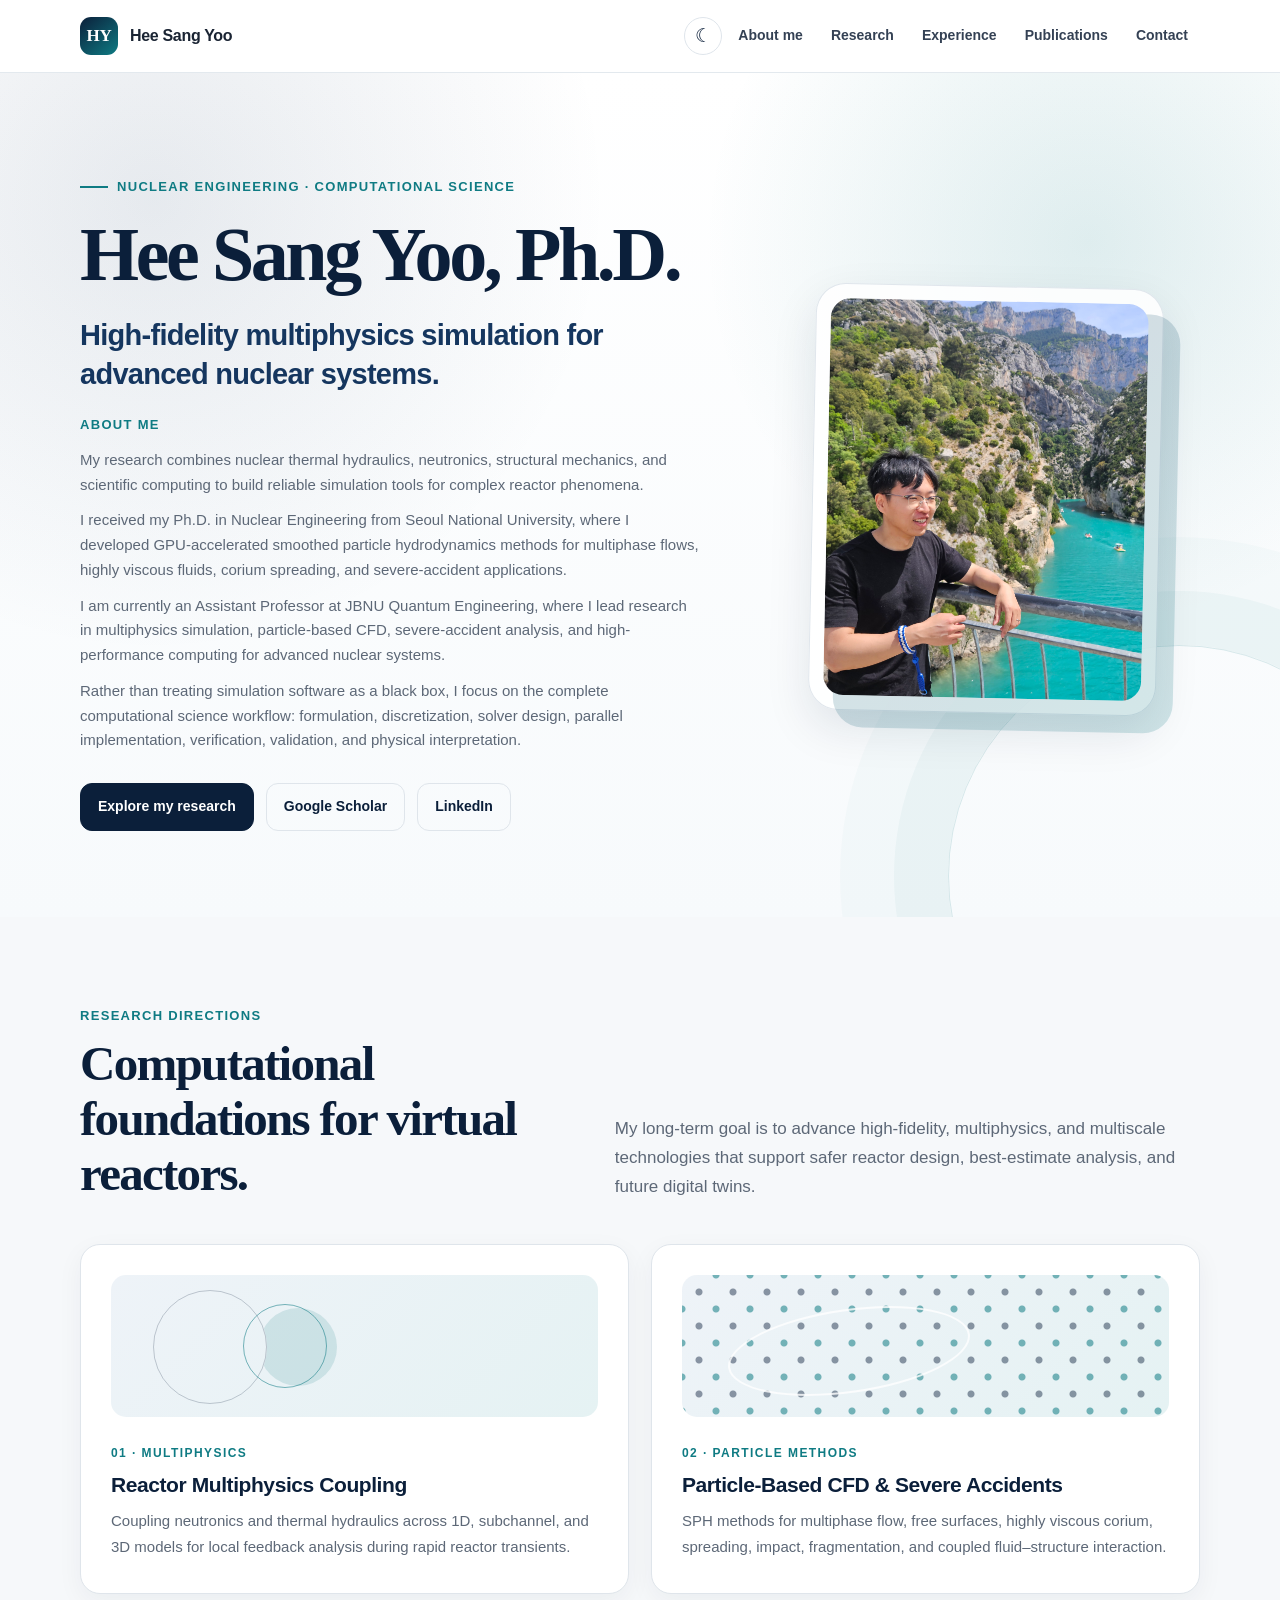
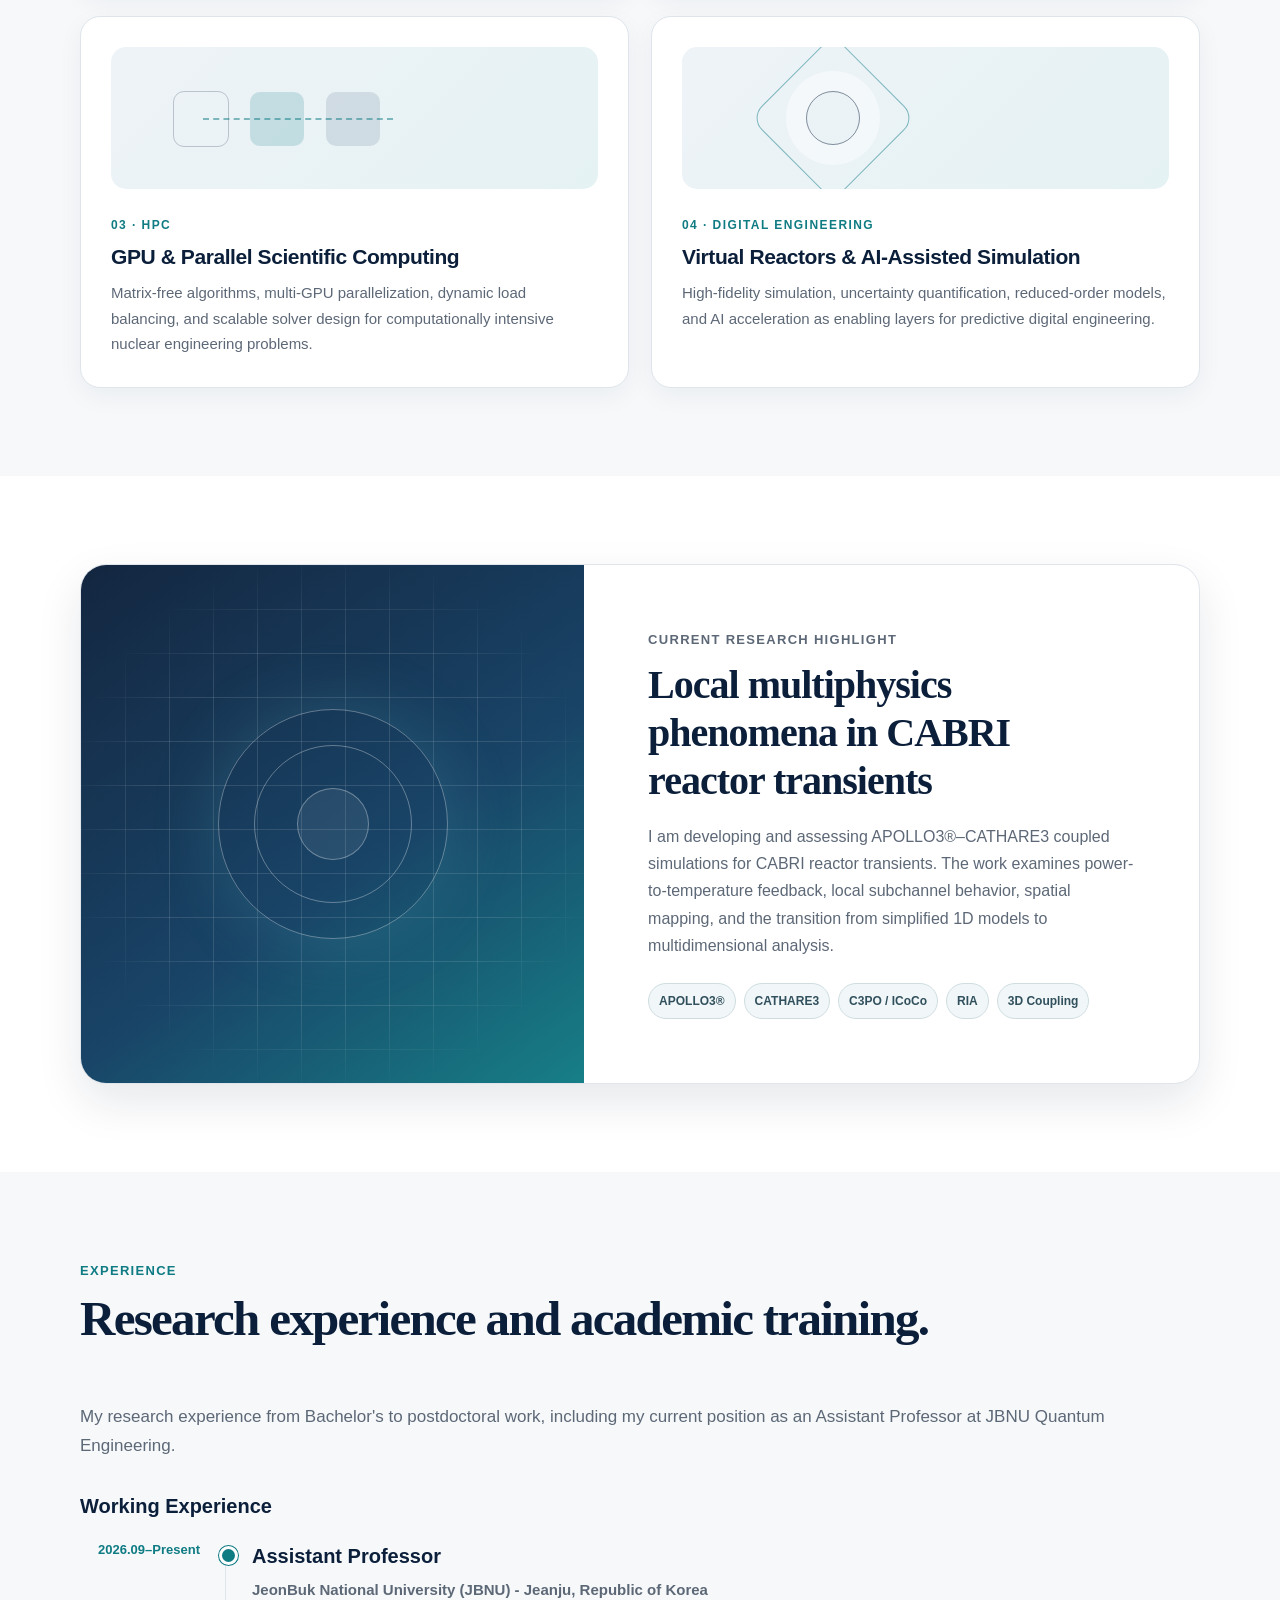
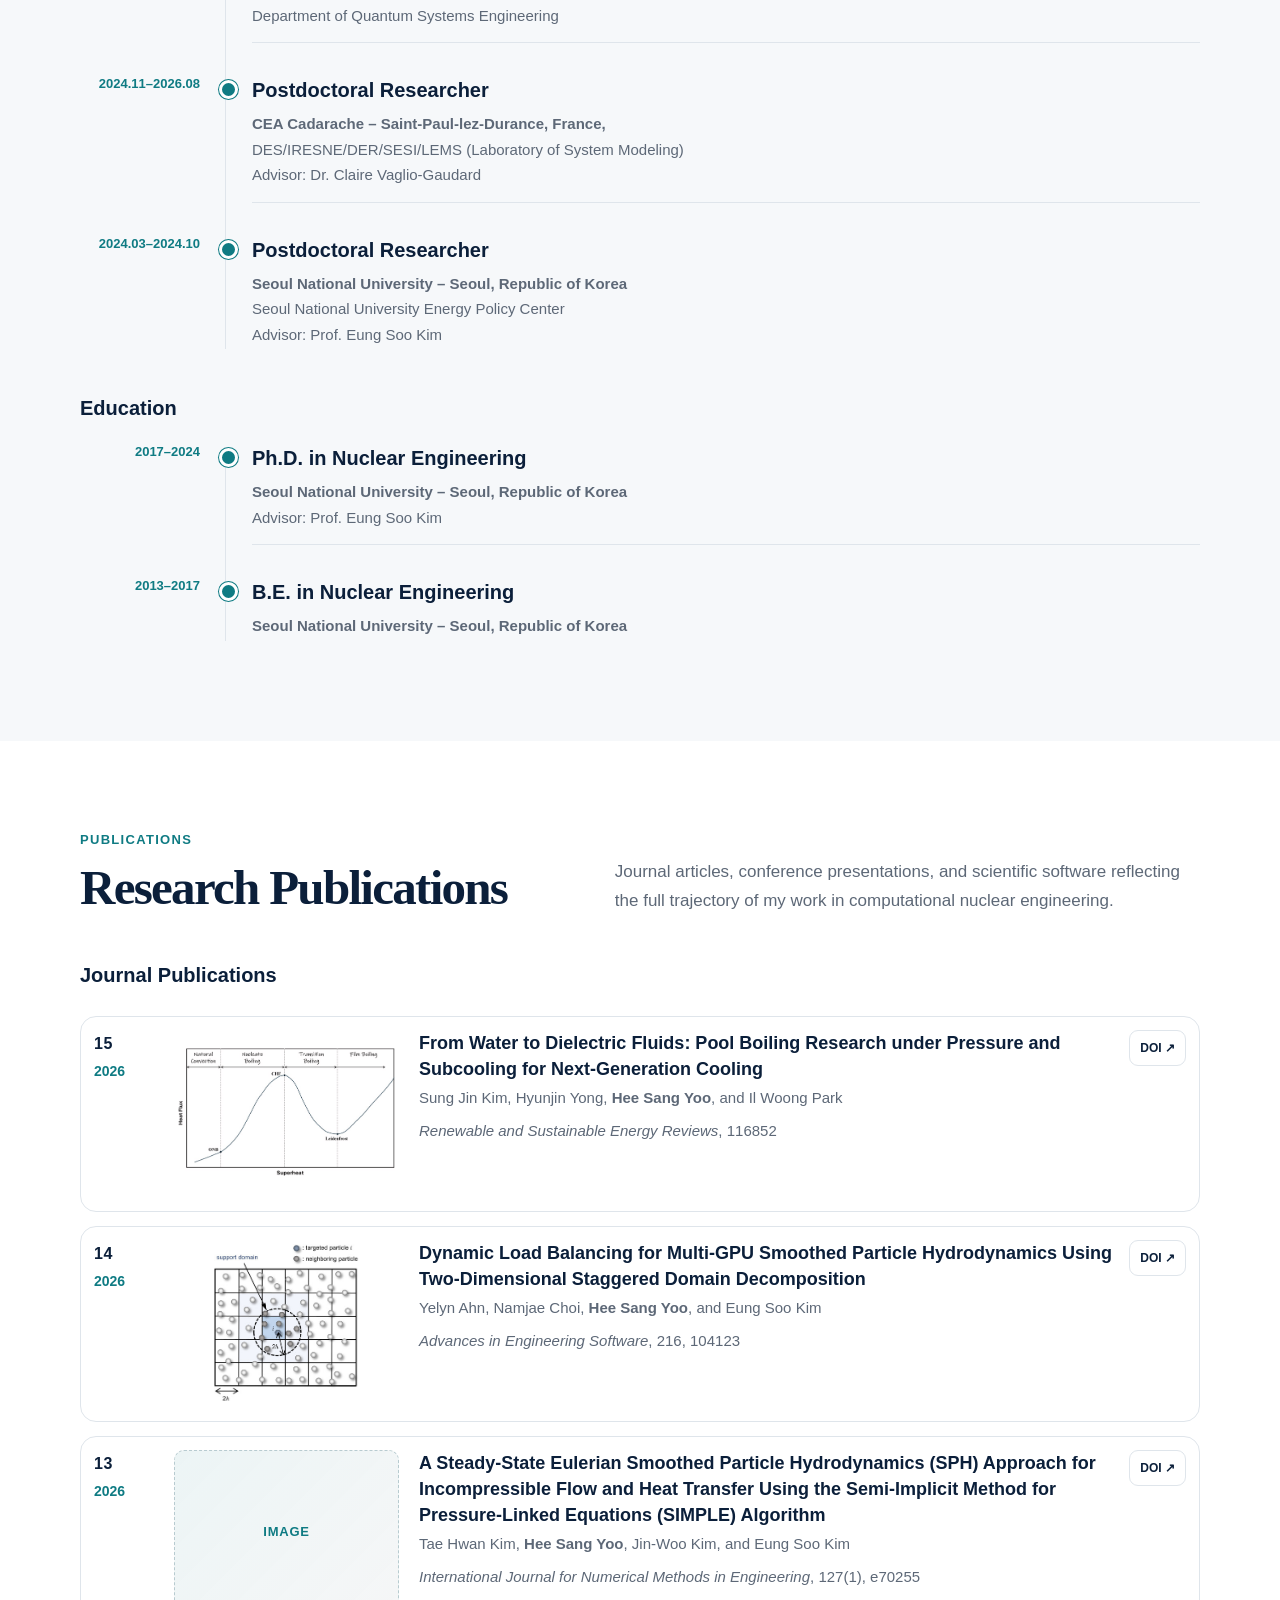
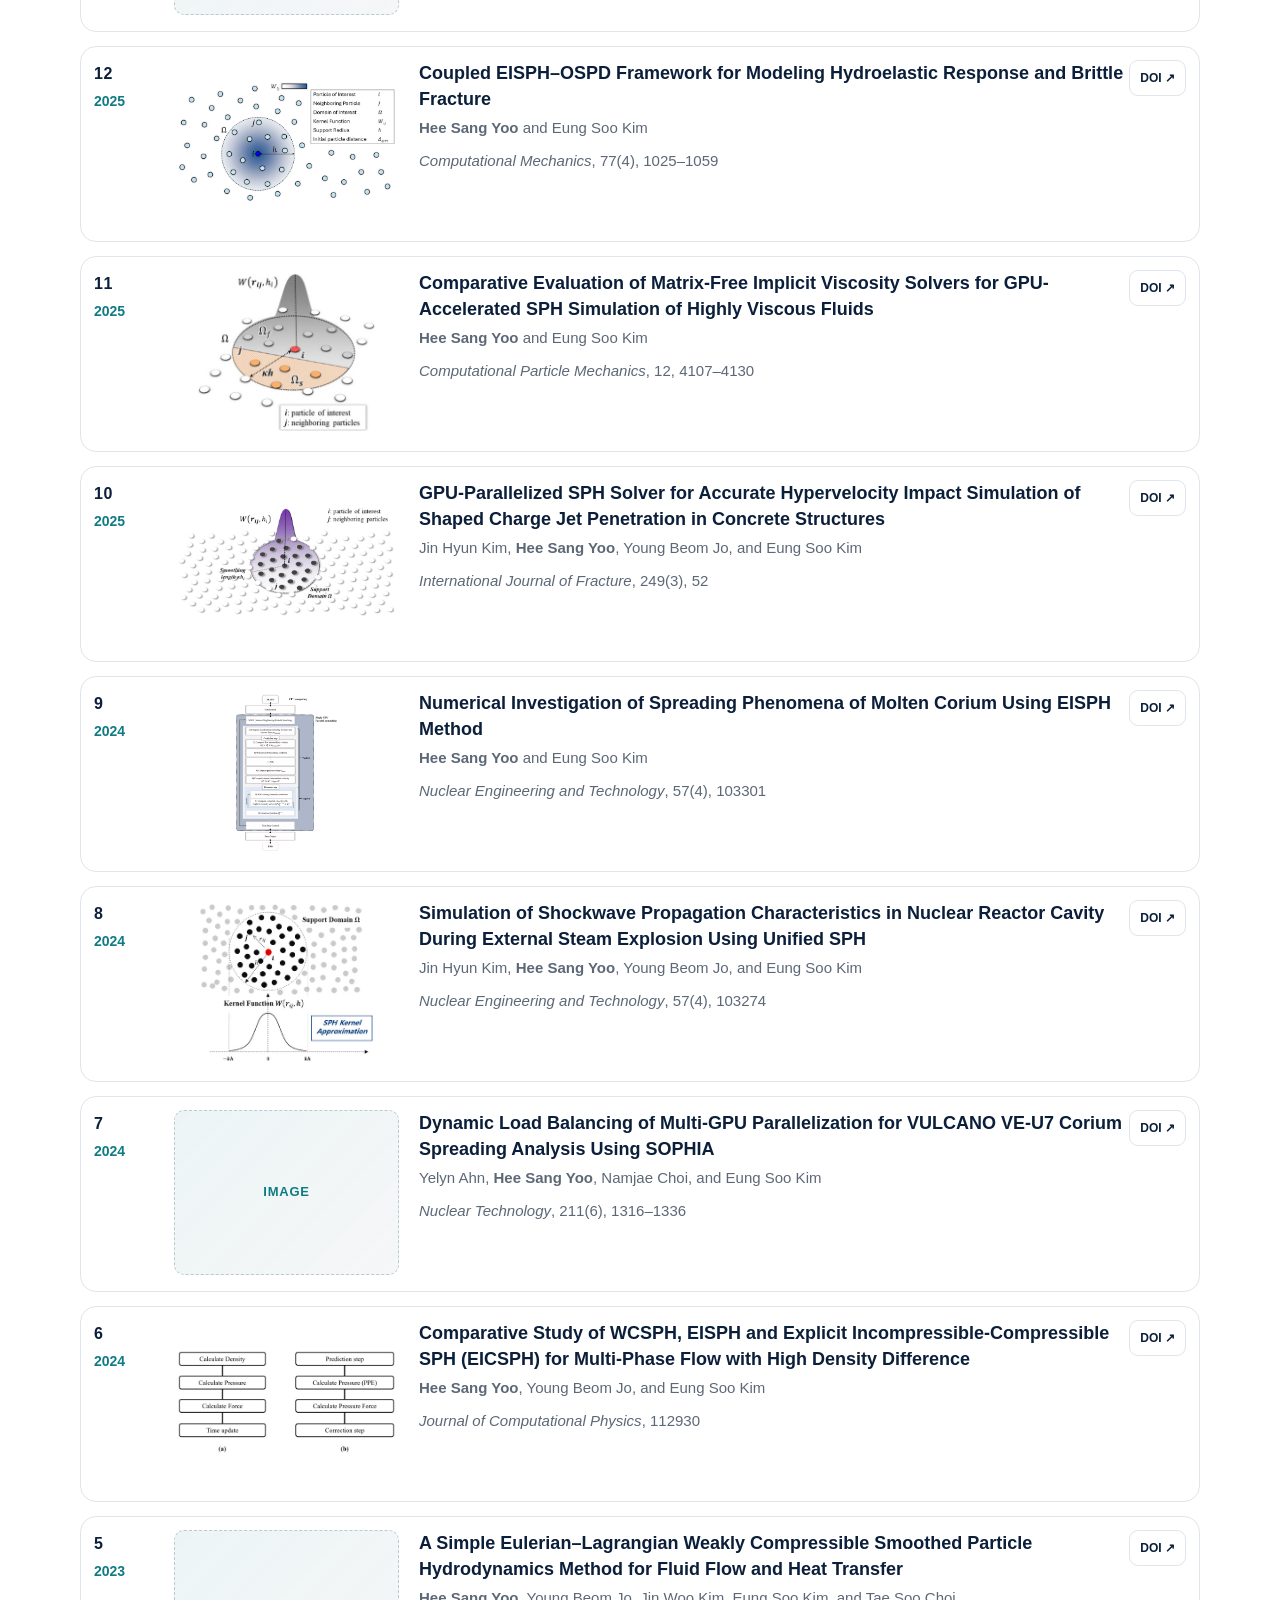
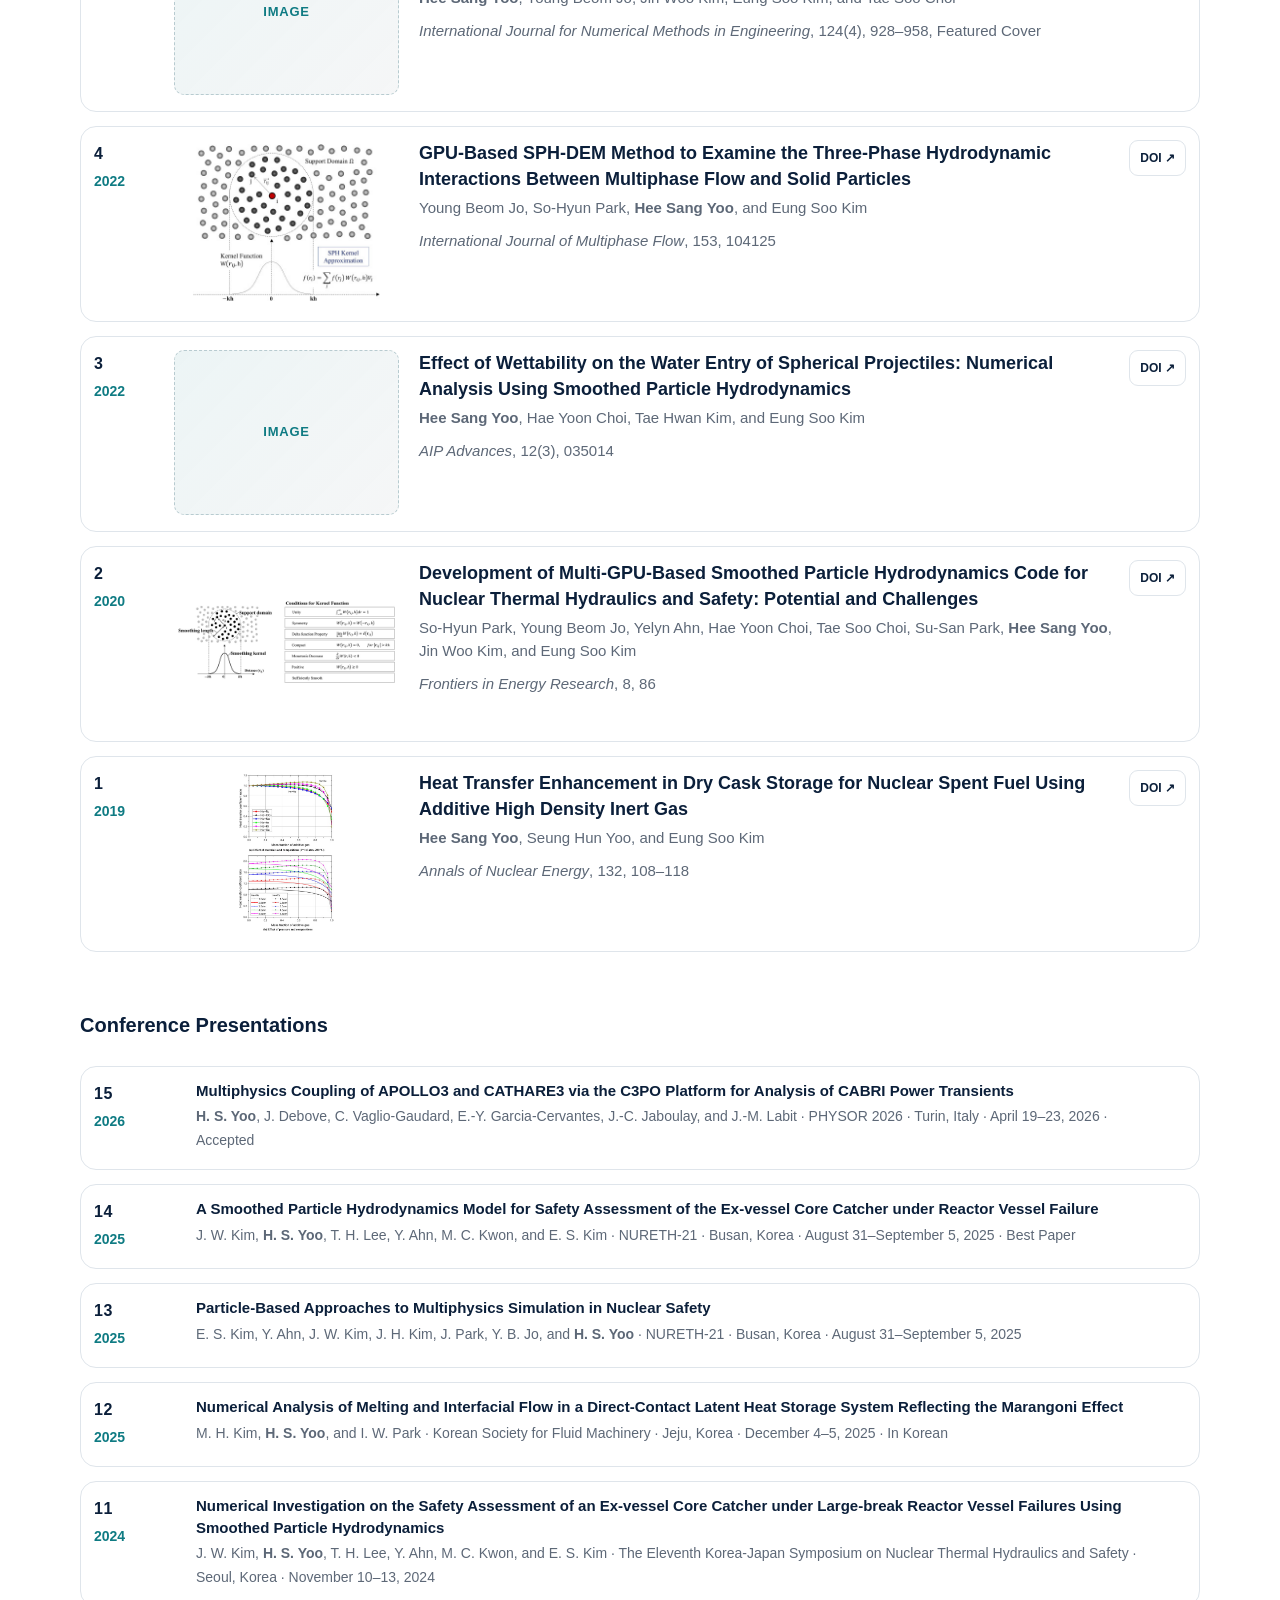
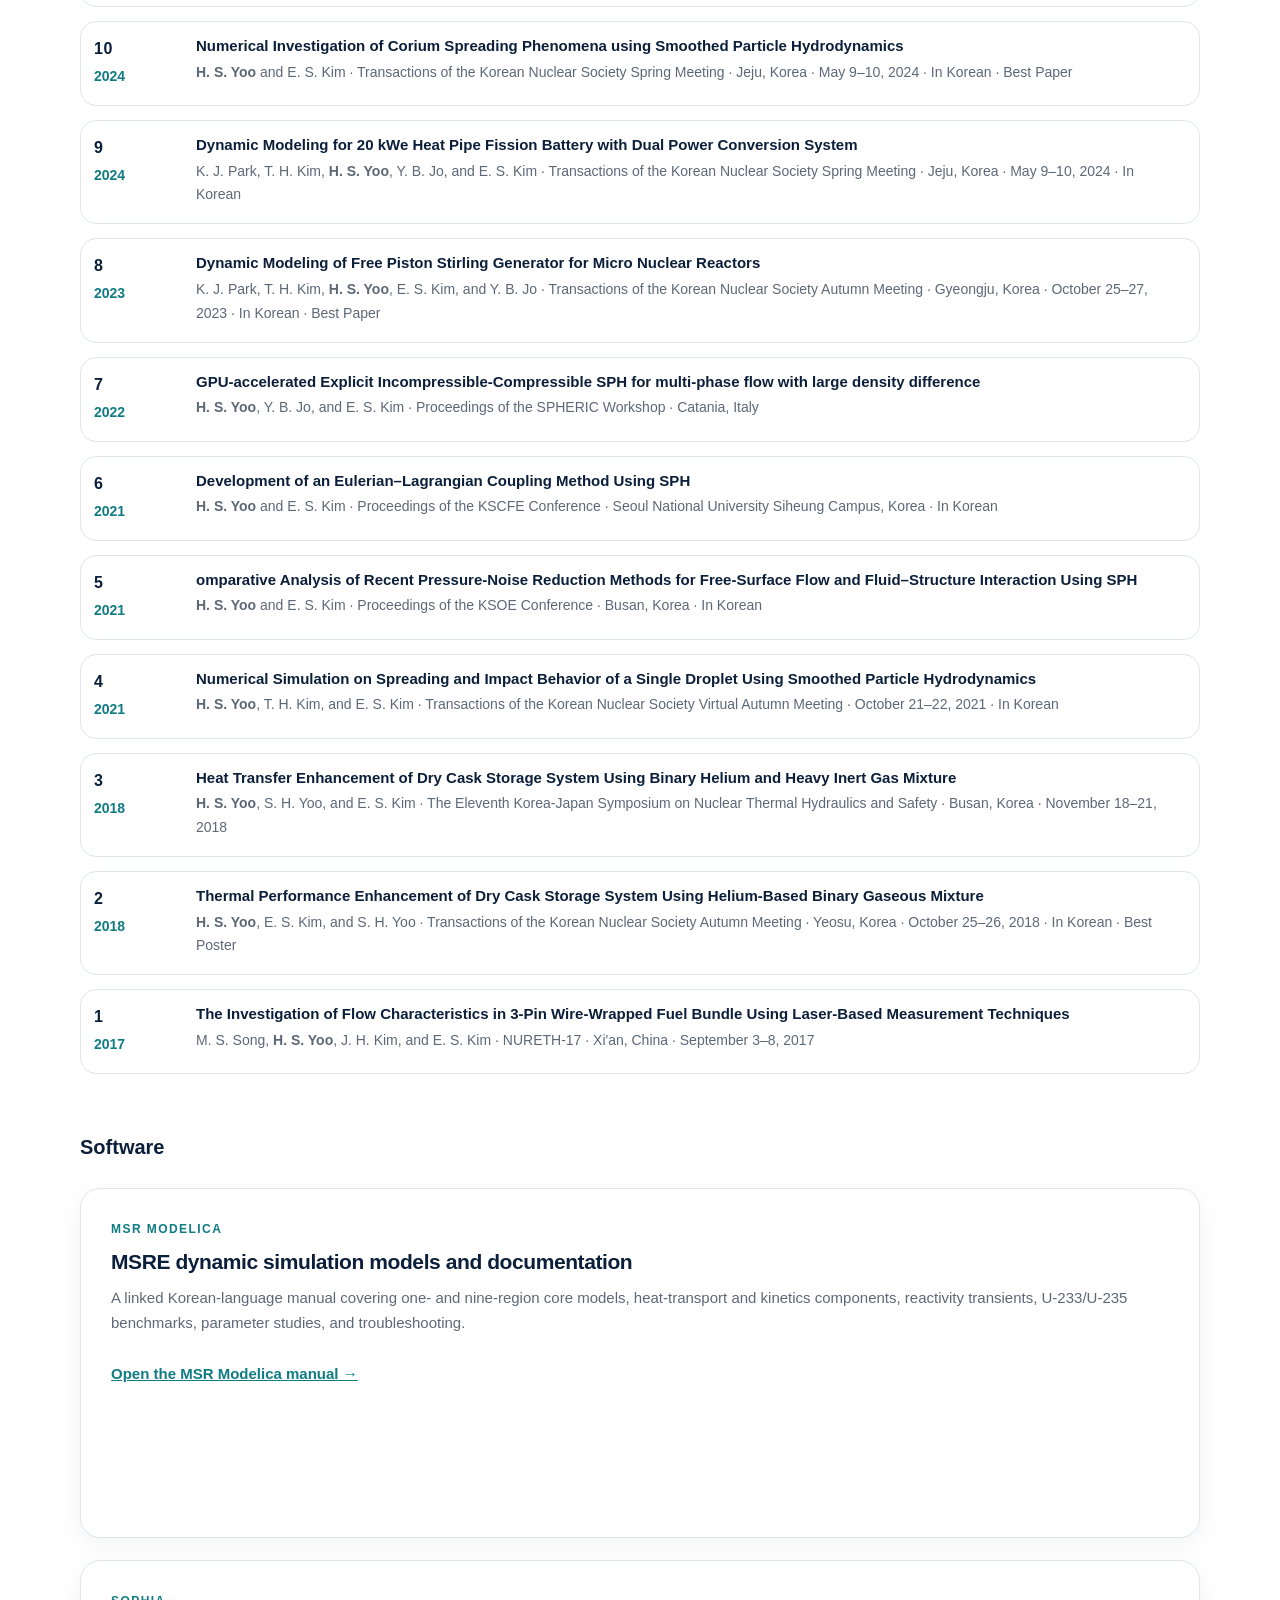
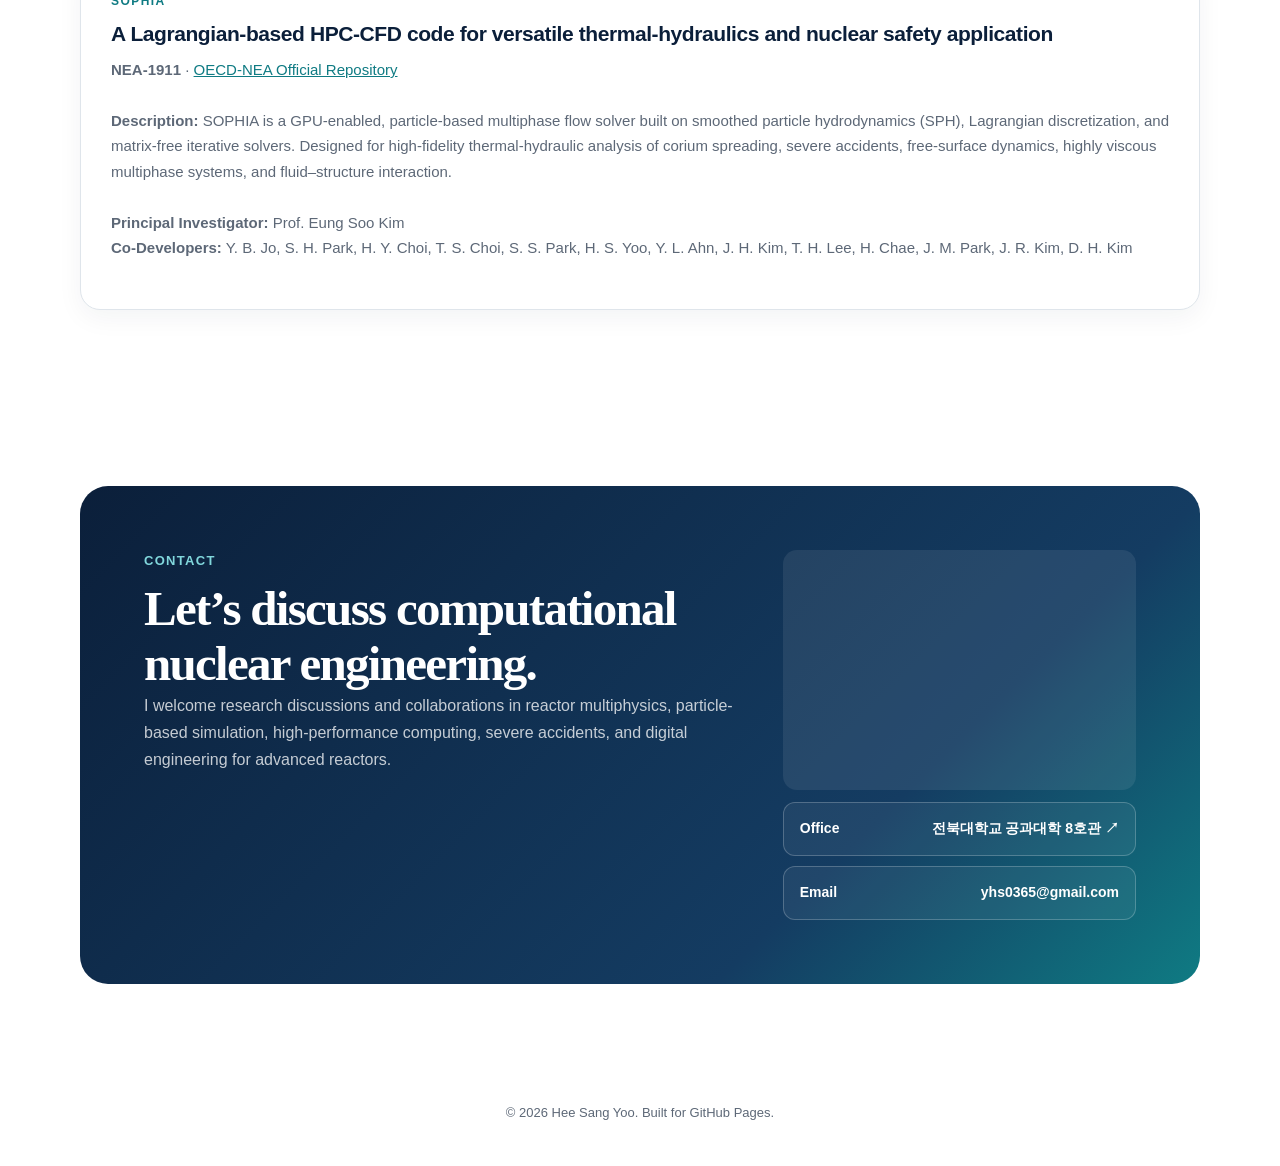
==== commit f33b03a4: "changepic" ====
--- a/index.html
+++ b/index.html
@@ -1667,6 +1667,17 @@
         <h3 class="publication-subheading" id="software" style="margin: 56px 0 24px;">Software</h3>
         <div class="research-grid" style="grid-template-columns: 1fr;">
           <article class="research-card">
+            <span class="research-number">MSR MODELICA</span>
+            <h3>MSRE dynamic simulation models and documentation</h3>
+            <p>
+              A linked Korean-language manual covering one- and nine-region core models,
+              heat-transport and kinetics components, reactivity transients, U-233/U-235
+              benchmarks, parameter studies, and troubleshooting.
+              <br><br>
+              <a href="modelica-manual/index.html" style="color: var(--teal); text-decoration: underline; font-weight: 750;">Open the MSR Modelica manual →</a>
+            </p>
+          </article>
+          <article class="research-card">
             <span class="research-number">SOPHIA</span>
             <h3>A Lagrangian-based HPC-CFD code for versatile thermal-hydraulics and nuclear safety application</h3>
             <p>
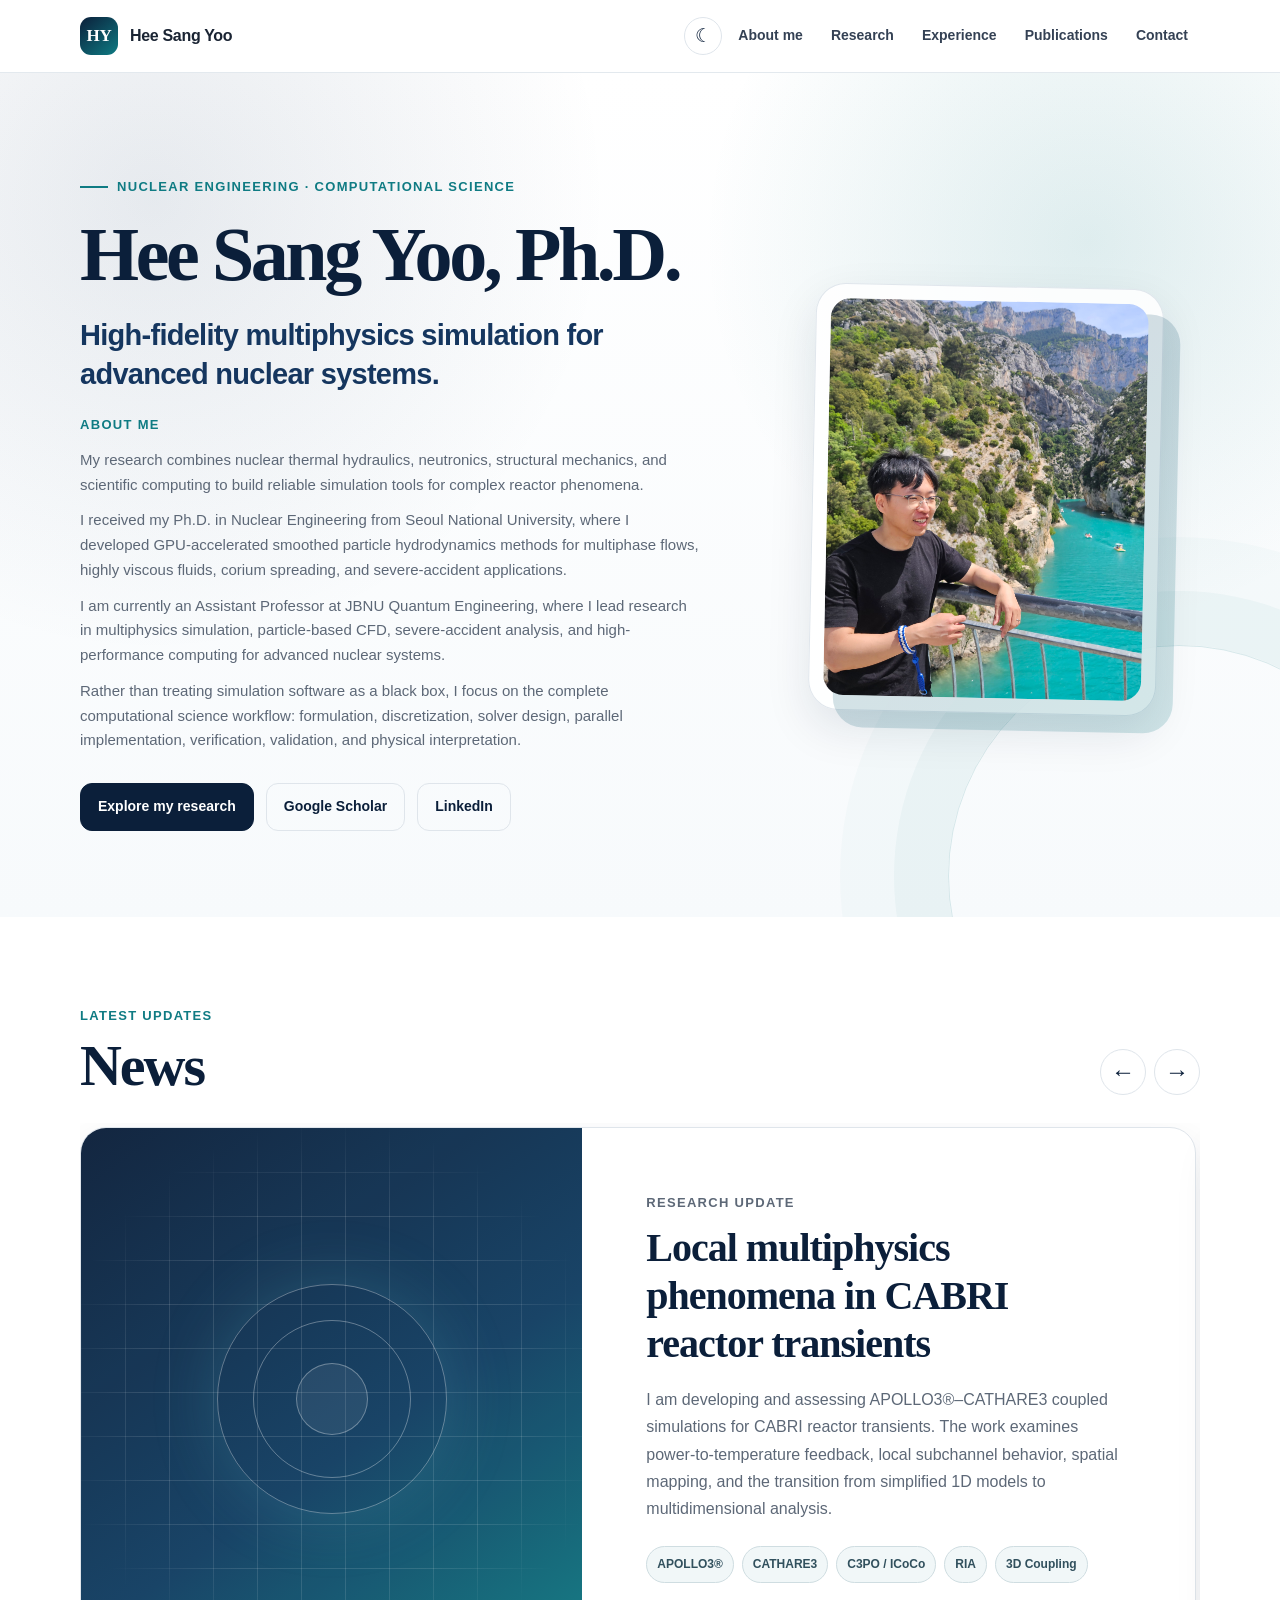
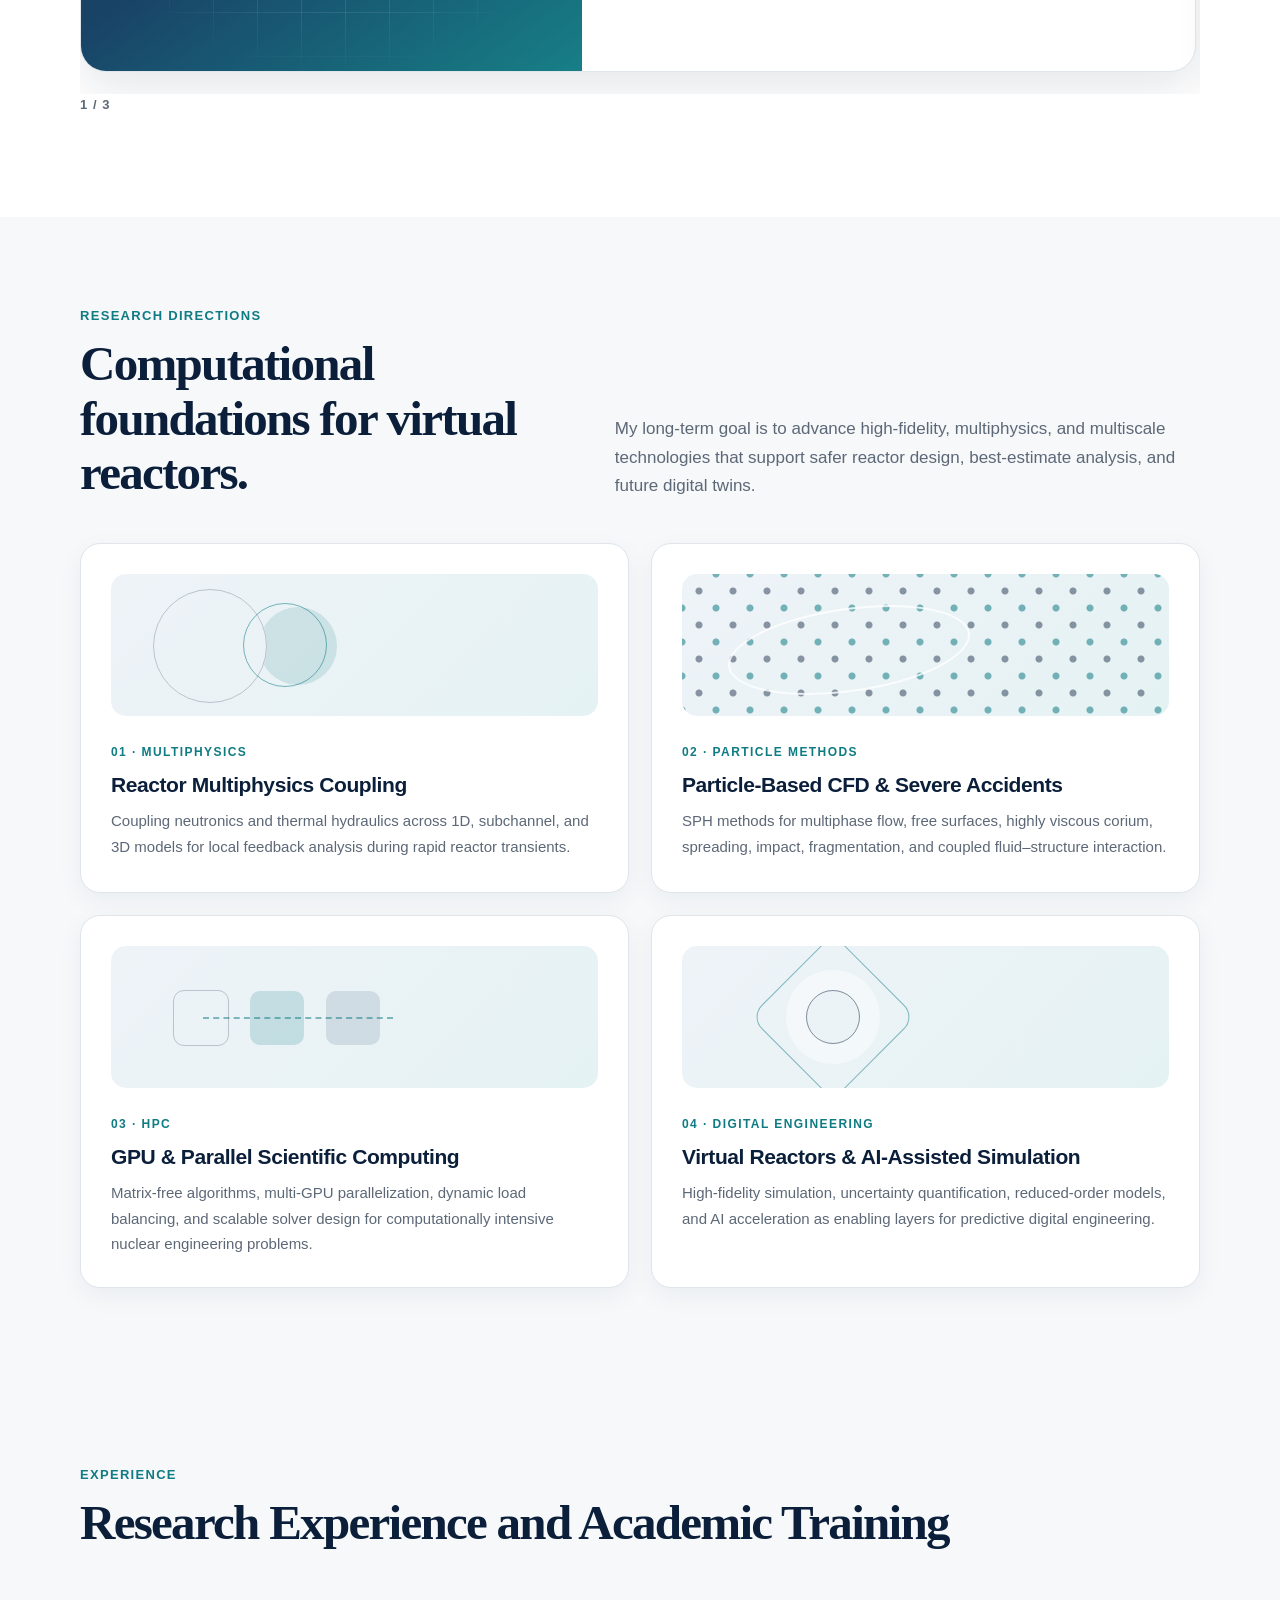
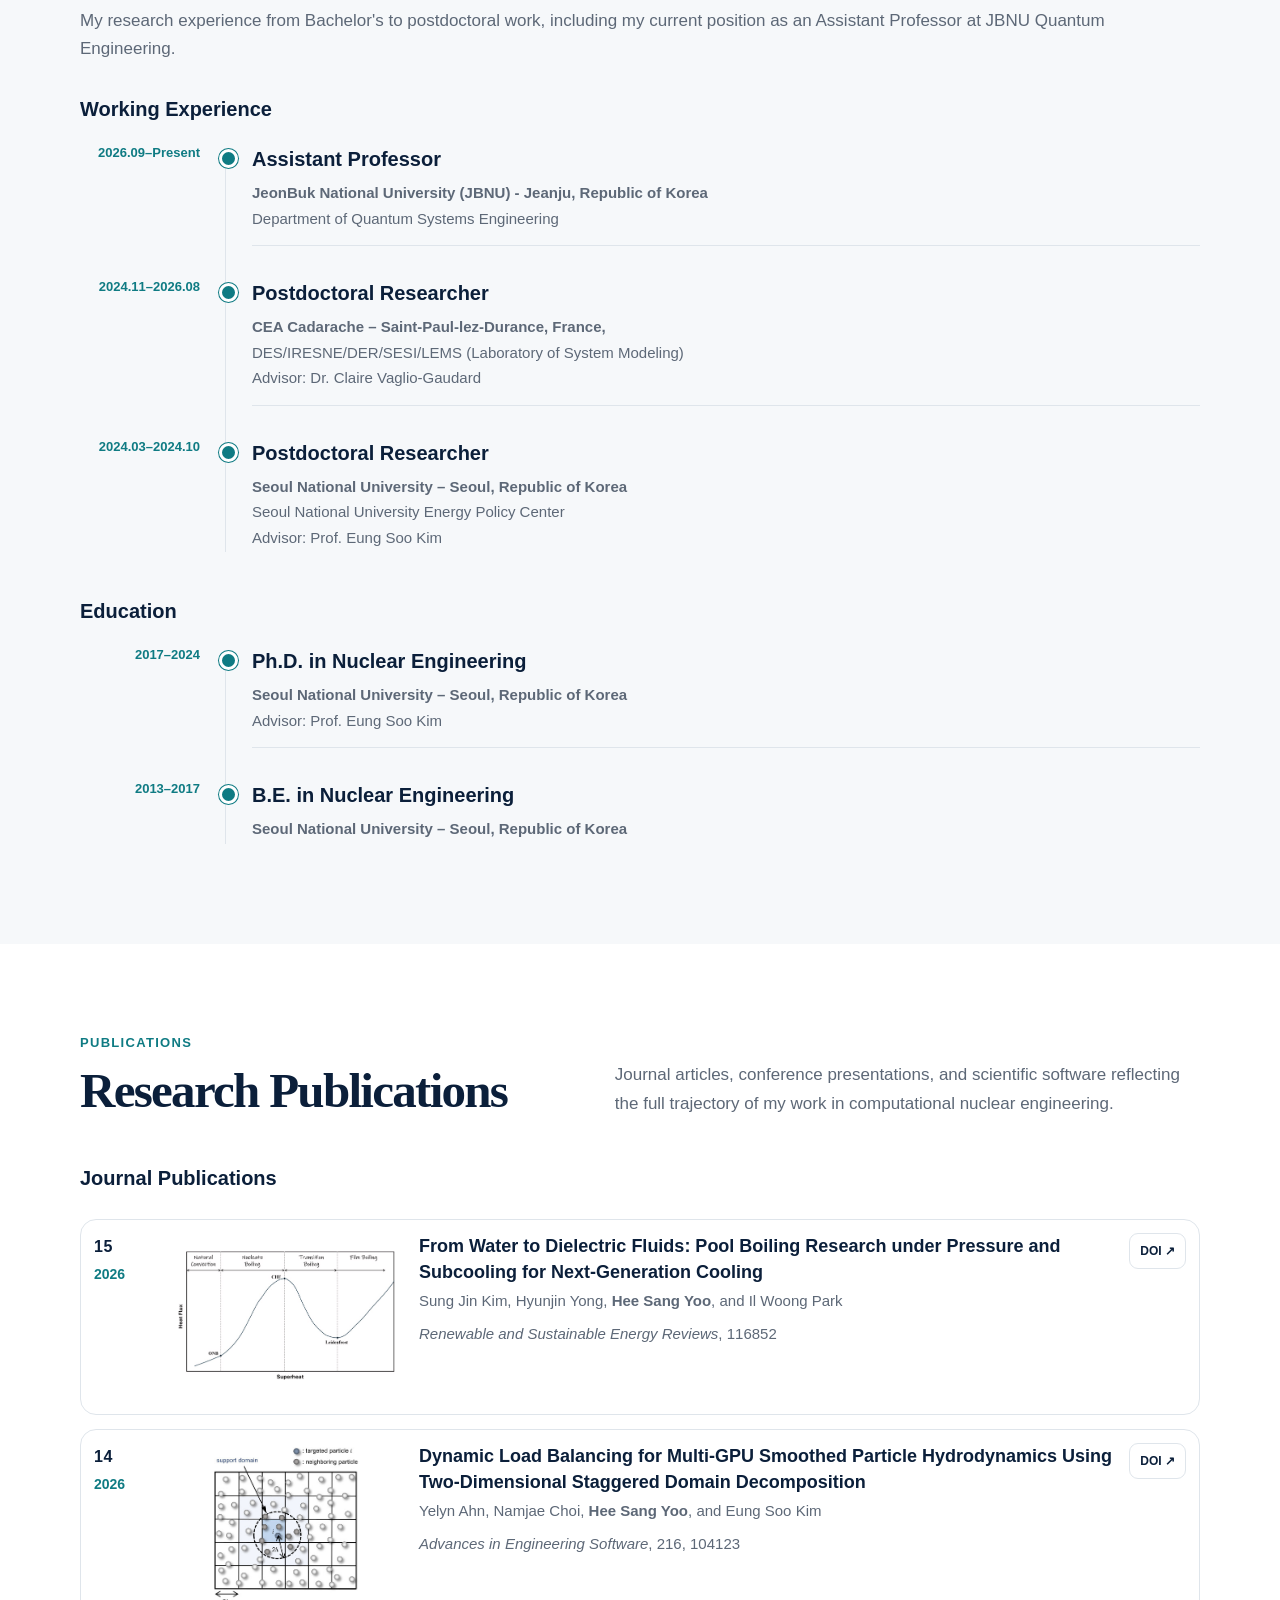
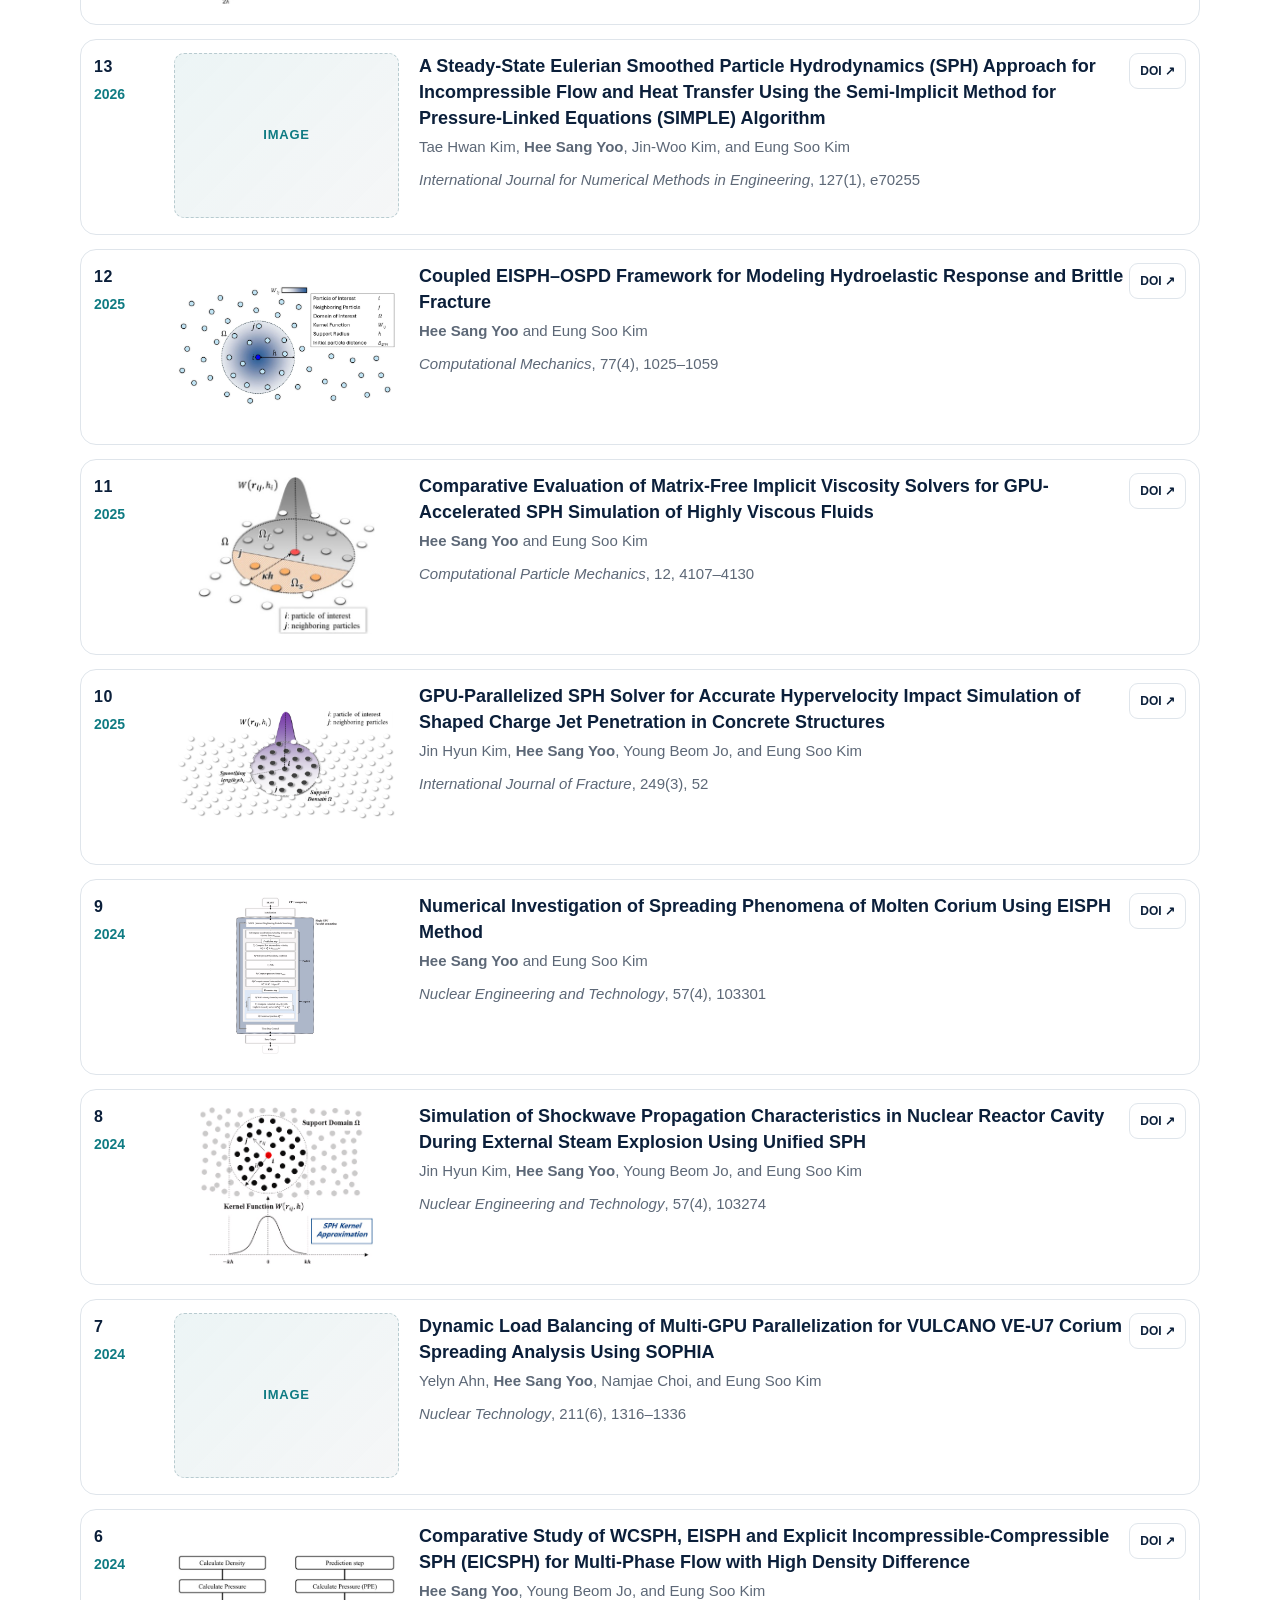
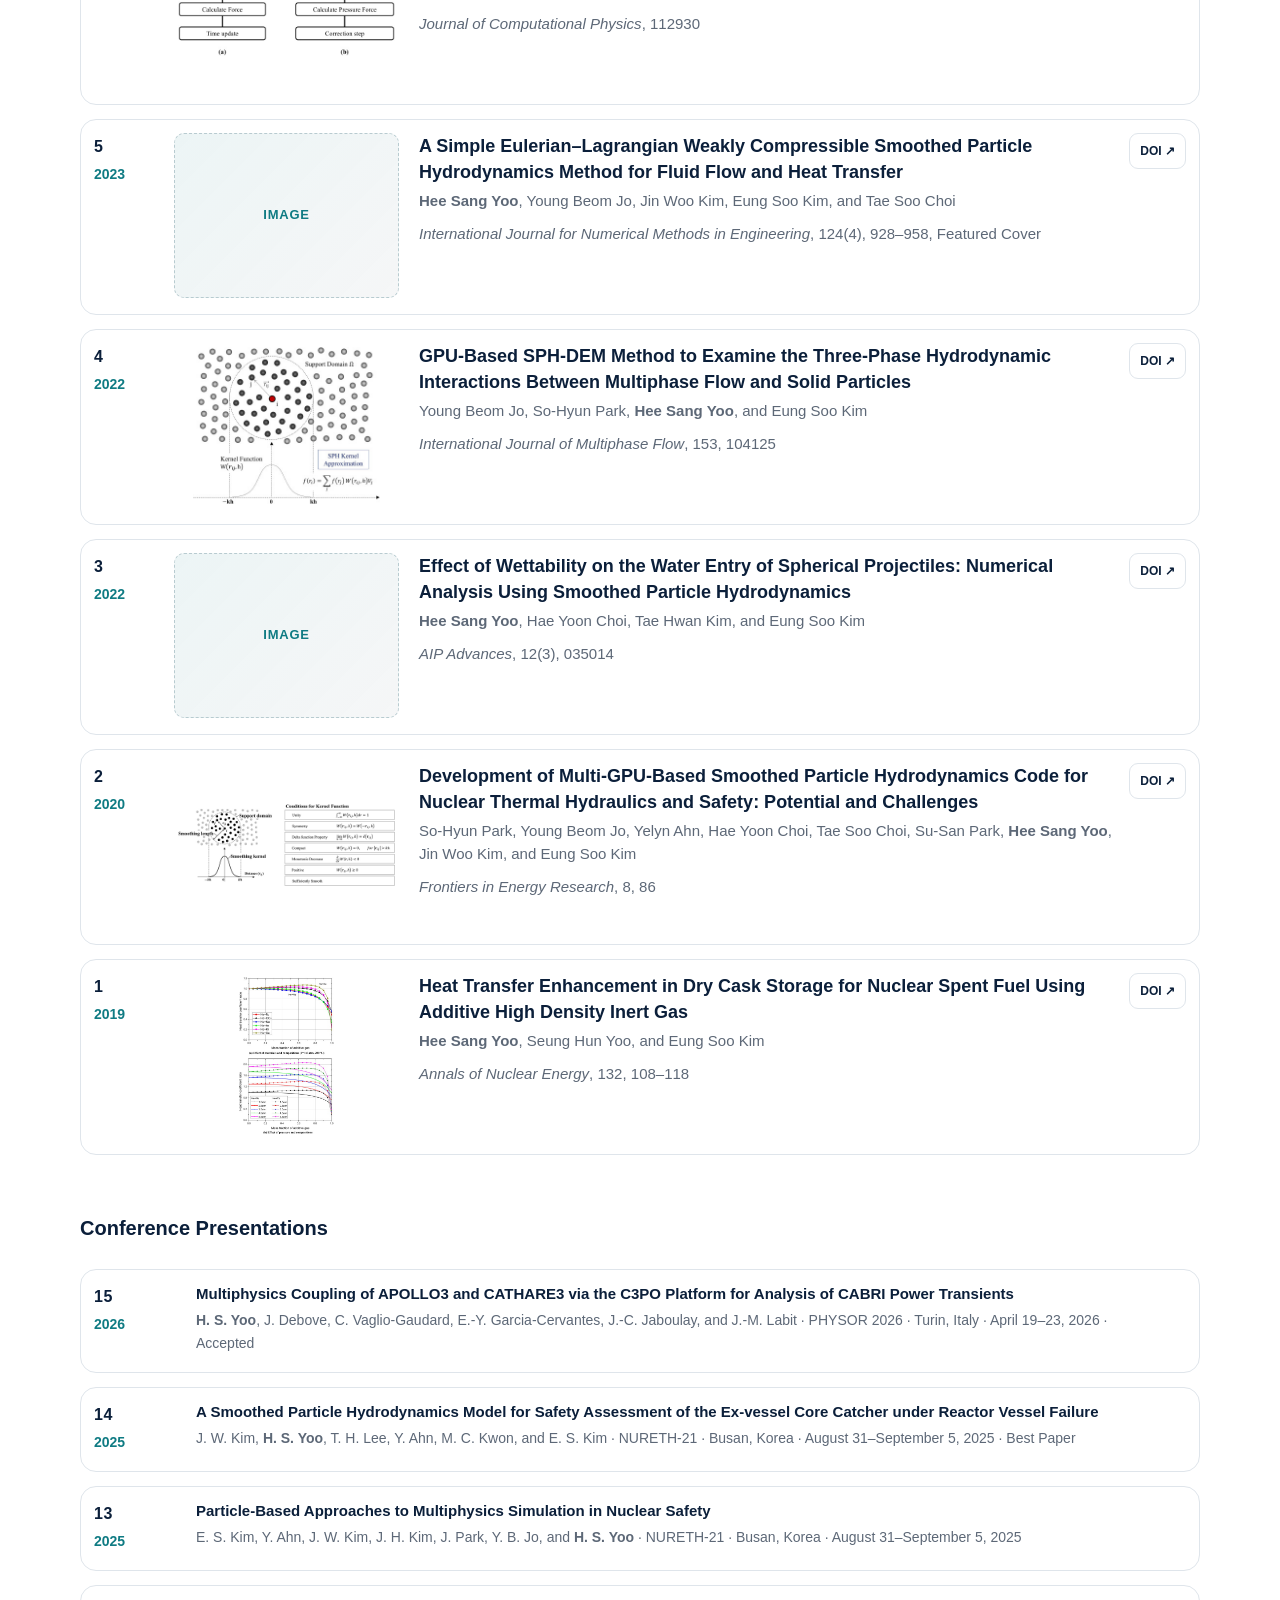
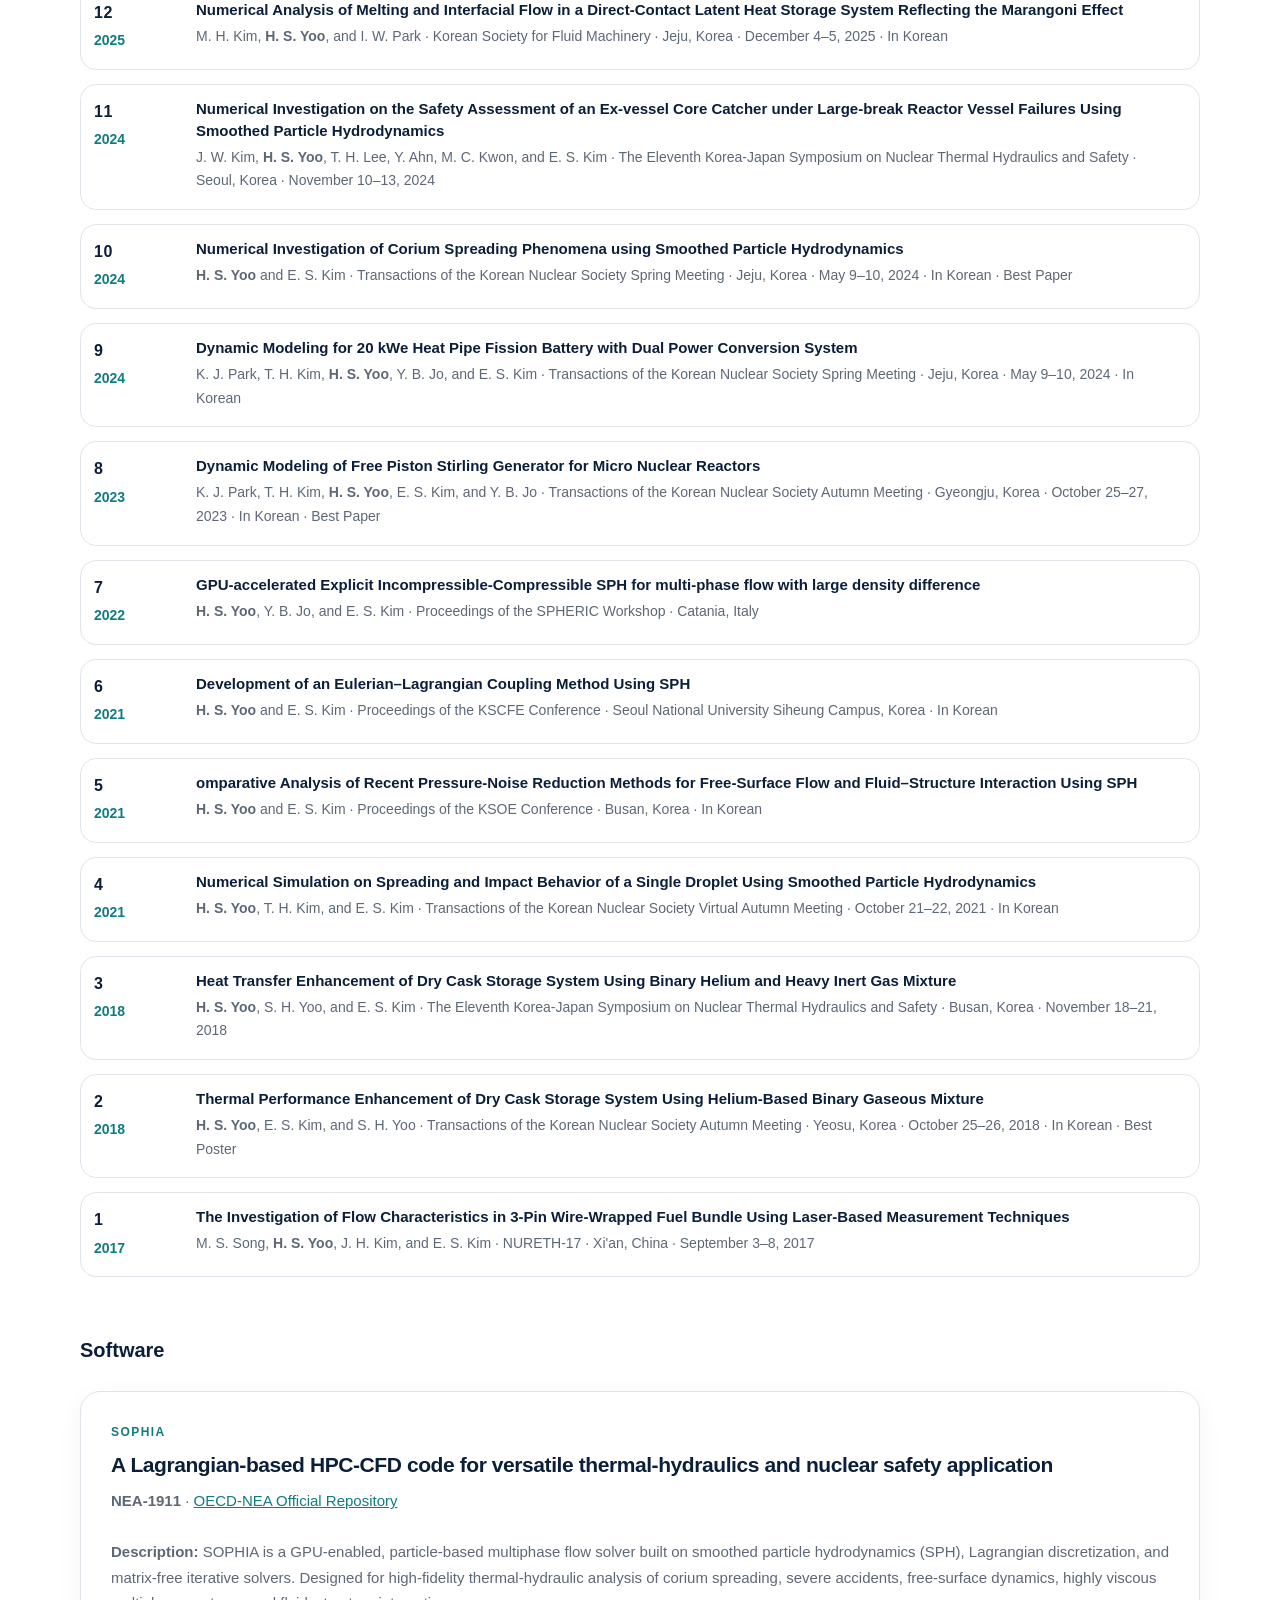
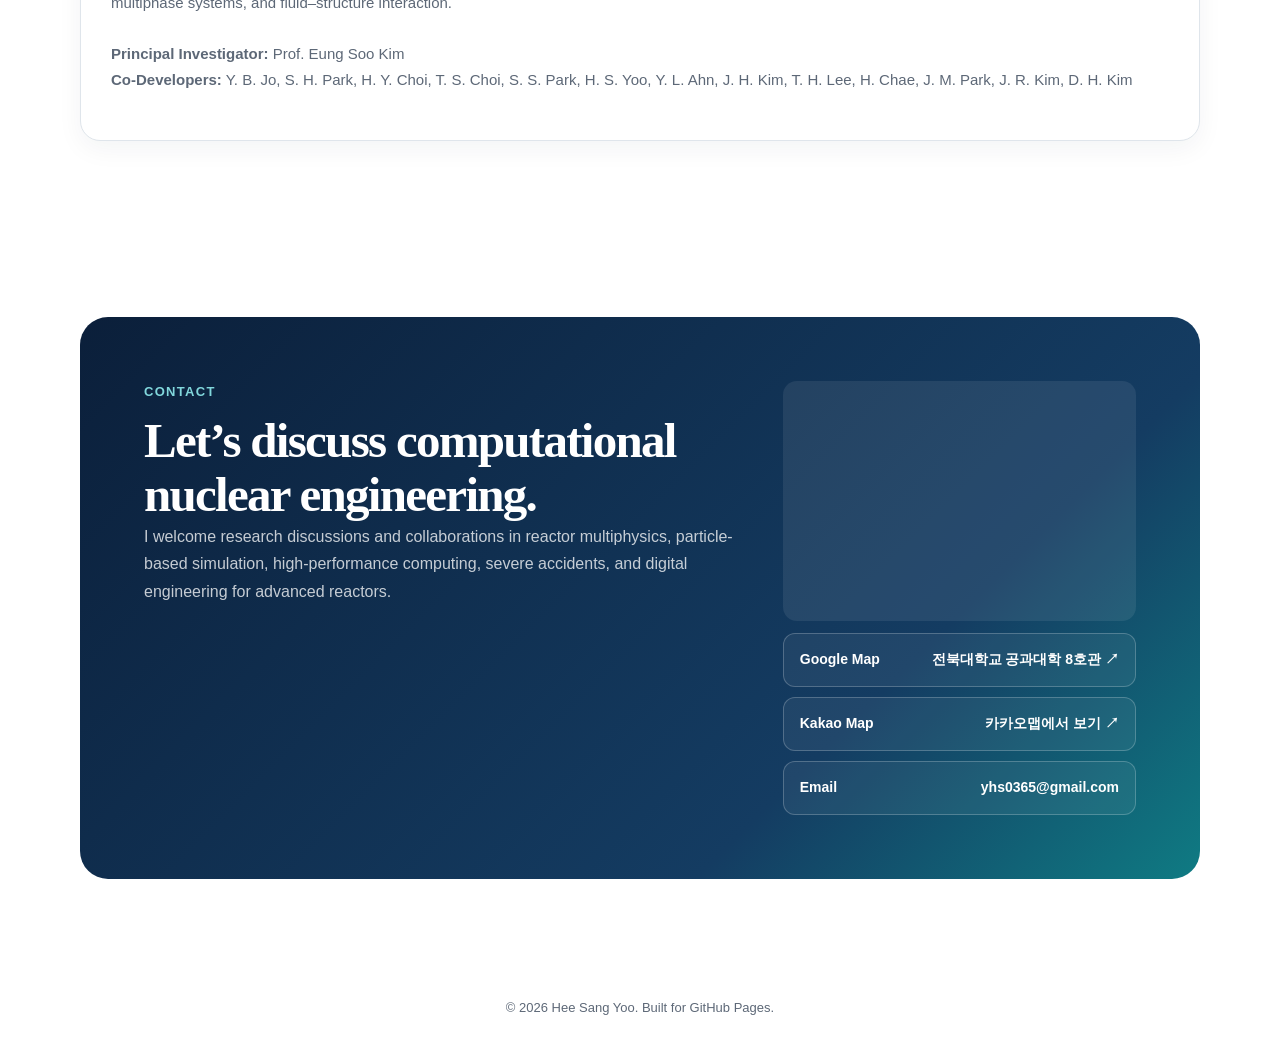
==== commit 3e5ba69e: "Update index.html" ====
--- a/index.html
+++ b/index.html
@@ -517,6 +517,7 @@
 
     /* Highlight */
     .highlight {
+      flex: 0 0 100%;
       display: grid;
       grid-template-columns: 0.9fr 1.1fr;
       gap: 0;
@@ -525,6 +526,76 @@
       border-radius: 26px;
       background: #fff;
       box-shadow: var(--shadow);
+      scroll-snap-align: start;
+    }
+
+    .news-carousel {
+      position: relative;
+    }
+
+    .news-track {
+      display: flex;
+      gap: 22px;
+      overflow-x: auto;
+      padding: 4px 2px 22px;
+      scroll-behavior: smooth;
+      scroll-snap-type: x mandatory;
+      scrollbar-width: none;
+    }
+
+    .news-track::-webkit-scrollbar {
+      display: none;
+    }
+
+    .news-heading {
+      display: flex;
+      align-items: end;
+      justify-content: space-between;
+      gap: 24px;
+      margin-bottom: 28px;
+    }
+
+    .news-heading h2 {
+      margin: 0;
+      color: var(--navy);
+      font-family: Georgia, "Times New Roman", serif;
+      font-size: clamp(36px, 5vw, 58px);
+      line-height: 1;
+    }
+
+    .news-controls {
+      display: flex;
+      gap: 8px;
+    }
+
+    .news-control {
+      width: 46px;
+      height: 46px;
+      border: 1px solid var(--line);
+      border-radius: 50%;
+      color: var(--navy);
+      background: var(--surface);
+      font-size: 24px;
+      cursor: pointer;
+      transition: transform .18s ease, border-color .18s ease, color .18s ease;
+    }
+
+    .news-control:hover {
+      transform: translateY(-2px);
+      border-color: var(--teal);
+      color: var(--teal);
+    }
+
+    .highlight-graphic.news-image {
+      background: var(--surface-soft);
+    }
+
+    .highlight-graphic.news-image img {
+      width: 100%;
+      height: 100%;
+      padding: 18px;
+      object-fit: contain;
+      background: #fff;
     }
 
     .highlight-graphic {
@@ -599,6 +670,13 @@
       background: #f1f7f8;
       font-size: 12px;
       font-weight: 750;
+    }
+
+    .news-status {
+      color: var(--muted);
+      font-size: 13px;
+      font-weight: 750;
+      letter-spacing: .08em;
     }
 
     /* Experience */
@@ -1343,27 +1421,82 @@
 
     <section id="current-work">
       <div class="container">
-        <div class="highlight">
-          <div class="highlight-graphic" aria-hidden="true">
-            <div class="core-lines"></div>
-            <div class="core-ring"></div>
+        <div class="news-heading">
+          <div>
+            <p class="section-kicker">Latest updates</p>
+            <h2>News</h2>
           </div>
-          <div class="highlight-copy">
-            <p class="section-kicker">Current research highlight</p>
-            <h3>Local multiphysics phenomena in CABRI reactor transients</h3>
-            <p>
-              I am developing and assessing APOLLO3®–CATHARE3 coupled simulations for CABRI reactor
-              transients. The work examines power-to-temperature feedback, local subchannel behavior,
-              spatial mapping, and the transition from simplified 1D models to multidimensional analysis.
-            </p>
-            <ul class="tag-list">
-              <li>APOLLO3®</li>
-              <li>CATHARE3</li>
-              <li>C3PO / ICoCo</li>
-              <li>RIA</li>
-              <li>3D Coupling</li>
-            </ul>
+          <div class="news-controls" aria-label="News navigation">
+            <button class="news-control news-prev" type="button" aria-label="Previous news">&larr;</button>
+            <button class="news-control news-next" type="button" aria-label="Next news">&rarr;</button>
           </div>
+        </div>
+
+        <div class="news-carousel">
+          <div class="news-track" tabindex="0" aria-label="News carousel">
+            <article class="highlight">
+              <div class="highlight-graphic" aria-hidden="true">
+                <div class="core-lines"></div>
+                <div class="core-ring"></div>
+              </div>
+              <div class="highlight-copy">
+                <p class="section-kicker">Research update</p>
+                <h3>Local multiphysics phenomena in CABRI reactor transients</h3>
+                <p>
+                  I am developing and assessing APOLLO3®–CATHARE3 coupled simulations for CABRI reactor
+                  transients. The work examines power-to-temperature feedback, local subchannel behavior,
+                  spatial mapping, and the transition from simplified 1D models to multidimensional analysis.
+                </p>
+                <ul class="tag-list">
+                  <li>APOLLO3®</li>
+                  <li>CATHARE3</li>
+                  <li>C3PO / ICoCo</li>
+                  <li>RIA</li>
+                  <li>3D Coupling</li>
+                </ul>
+              </div>
+            </article>
+
+            <article class="highlight">
+              <div class="highlight-graphic news-image">
+                <img src="figure/publications/j15.jpg" alt="Pool boiling regimes and heat-flux curve">
+              </div>
+              <div class="highlight-copy">
+                <p class="section-kicker">New publication</p>
+                <h3>From water to dielectric fluids for next-generation cooling</h3>
+                <p>
+                  Our review of pool-boiling research under pressure and subcooling has been published
+                  in <em>Renewable and Sustainable Energy Reviews</em>.
+                </p>
+                <ul class="tag-list">
+                  <li>Pool Boiling</li>
+                  <li>Dielectric Fluids</li>
+                  <li>Thermal Hydraulics</li>
+                </ul>
+              </div>
+            </article>
+
+            <article class="highlight">
+              <div class="highlight-graphic news-image">
+                <img src="figure/publications/j14.jpg" alt="Two-dimensional staggered domain decomposition for multi-GPU SPH">
+              </div>
+              <div class="highlight-copy">
+                <p class="section-kicker">New publication</p>
+                <h3>Dynamic load balancing for multi-GPU SPH</h3>
+                <p>
+                  Our two-dimensional staggered domain-decomposition strategy for scalable multi-GPU
+                  particle simulation has been published in <em>Advances in Engineering Software</em>.
+                </p>
+                <ul class="tag-list">
+                  <li>Multi-GPU</li>
+                  <li>SPH</li>
+                  <li>Load Balancing</li>
+                  <li>HPC</li>
+                </ul>
+              </div>
+            </article>
+          </div>
+          <p class="news-status" aria-live="polite"><span class="news-current">1</span> / 3</p>
         </div>
       </div>
     </section>
@@ -1373,7 +1506,7 @@
         <div class="section-heading">
           <div>
             <p class="section-kicker">Experience</p>
-            <h2>Research experience and academic training.</h2>
+            <h2>Research Experience and Academic Training</h2>
           </div>
           <p class="section-intro">
             My research experience from Bachelor's to postdoctoral work, including my current position as an Assistant Professor at JBNU Quantum Engineering.
@@ -1666,17 +1799,6 @@
 
         <h3 class="publication-subheading" id="software" style="margin: 56px 0 24px;">Software</h3>
         <div class="research-grid" style="grid-template-columns: 1fr;">
-          <article class="research-card">
-            <span class="research-number">MSR MODELICA</span>
-            <h3>MSRE dynamic simulation models and documentation</h3>
-            <p>
-              A linked Korean-language manual covering one- and nine-region core models,
-              heat-transport and kinetics components, reactivity transients, U-233/U-235
-              benchmarks, parameter studies, and troubleshooting.
-              <br><br>
-              <a href="modelica-manual/index.html" style="color: var(--teal); text-decoration: underline; font-weight: 750;">Open the MSR Modelica manual →</a>
-            </p>
-          </article>
           <article class="research-card">
             <span class="research-number">SOPHIA</span>
             <h3>A Lagrangian-based HPC-CFD code for versatile thermal-hydraulics and nuclear safety application</h3>
@@ -1718,7 +1840,8 @@
               allowfullscreen>
             </iframe>
             <div class="contact-links">
-              <a href="https://www.google.com/maps/search/?api=1&amp;query=%EC%A0%84%EB%B6%81%EB%8C%80%ED%95%99%EA%B5%90%20%EA%B3%B5%EA%B3%BC%EB%8C%80%ED%95%99%208%ED%98%B8%EA%B4%80" target="_blank" rel="noopener"><span>Office</span><span>전북대학교 공과대학 8호관 ↗</span></a>
+              <a href="https://www.google.com/maps/search/?api=1&amp;query=%EC%A0%84%EB%B6%81%EB%8C%80%ED%95%99%EA%B5%90%20%EA%B3%B5%EA%B3%BC%EB%8C%80%ED%95%99%208%ED%98%B8%EA%B4%80" target="_blank" rel="noopener"><span>Google Map</span><span>전북대학교 공과대학 8호관 ↗</span></a>
+              <a href="https://map.kakao.com/link/search/%EC%A0%84%EB%B6%81%EB%8C%80%ED%95%99%EA%B5%90%20%EA%B3%B5%EA%B3%BC%EB%8C%80%ED%95%99%208%ED%98%B8%EA%B4%80" target="_blank" rel="noopener"><span>Kakao Map</span><span>카카오맵에서 보기 ↗</span></a>
               <a href="mailto:yhs0365@gmail.com"><span>Email</span><span>yhs0365@gmail.com</span></a>
             </div>
           </div>
@@ -1818,6 +1941,38 @@
       if (event.key === 'Escape' && lightbox.classList.contains('open')) closeLightbox();
     });
 
+    const newsTrack = document.querySelector('.news-track');
+    const newsSlides = [...newsTrack.querySelectorAll('.highlight')];
+    const newsCurrent = document.querySelector('.news-current');
+    let newsIndex = 0;
+
+    function showNews(index) {
+      newsIndex = (index + newsSlides.length) % newsSlides.length;
+      newsTrack.scrollTo({ left: newsSlides[newsIndex].offsetLeft - newsTrack.offsetLeft, behavior: 'smooth' });
+      newsCurrent.textContent = newsIndex + 1;
+    }
+
+    document.querySelector('.news-prev').addEventListener('click', () => showNews(newsIndex - 1));
+    document.querySelector('.news-next').addEventListener('click', () => showNews(newsIndex + 1));
+    newsTrack.addEventListener('keydown', (event) => {
+      if (event.key === 'ArrowLeft' || event.key === 'ArrowRight') {
+        event.preventDefault();
+        showNews(newsIndex + (event.key === 'ArrowRight' ? 1 : -1));
+      }
+    });
+    newsTrack.addEventListener('scroll', () => {
+      const nearest = newsSlides.reduce((best, slide, index) => {
+        const distance = Math.abs(slide.offsetLeft - newsTrack.offsetLeft - newsTrack.scrollLeft);
+        return distance < best.distance ? { index, distance } : best;
+      }, { index: 0, distance: Infinity });
+      newsIndex = nearest.index;
+      newsCurrent.textContent = newsIndex + 1;
+    }, { passive: true });
+
+    const researchSection = document.querySelector('#research');
+    const currentWorkSection = document.querySelector('#current-work');
+    researchSection.before(currentWorkSection);
+
     document.querySelector('#current-year').textContent = new Date().getFullYear();
   </script>
 </body>
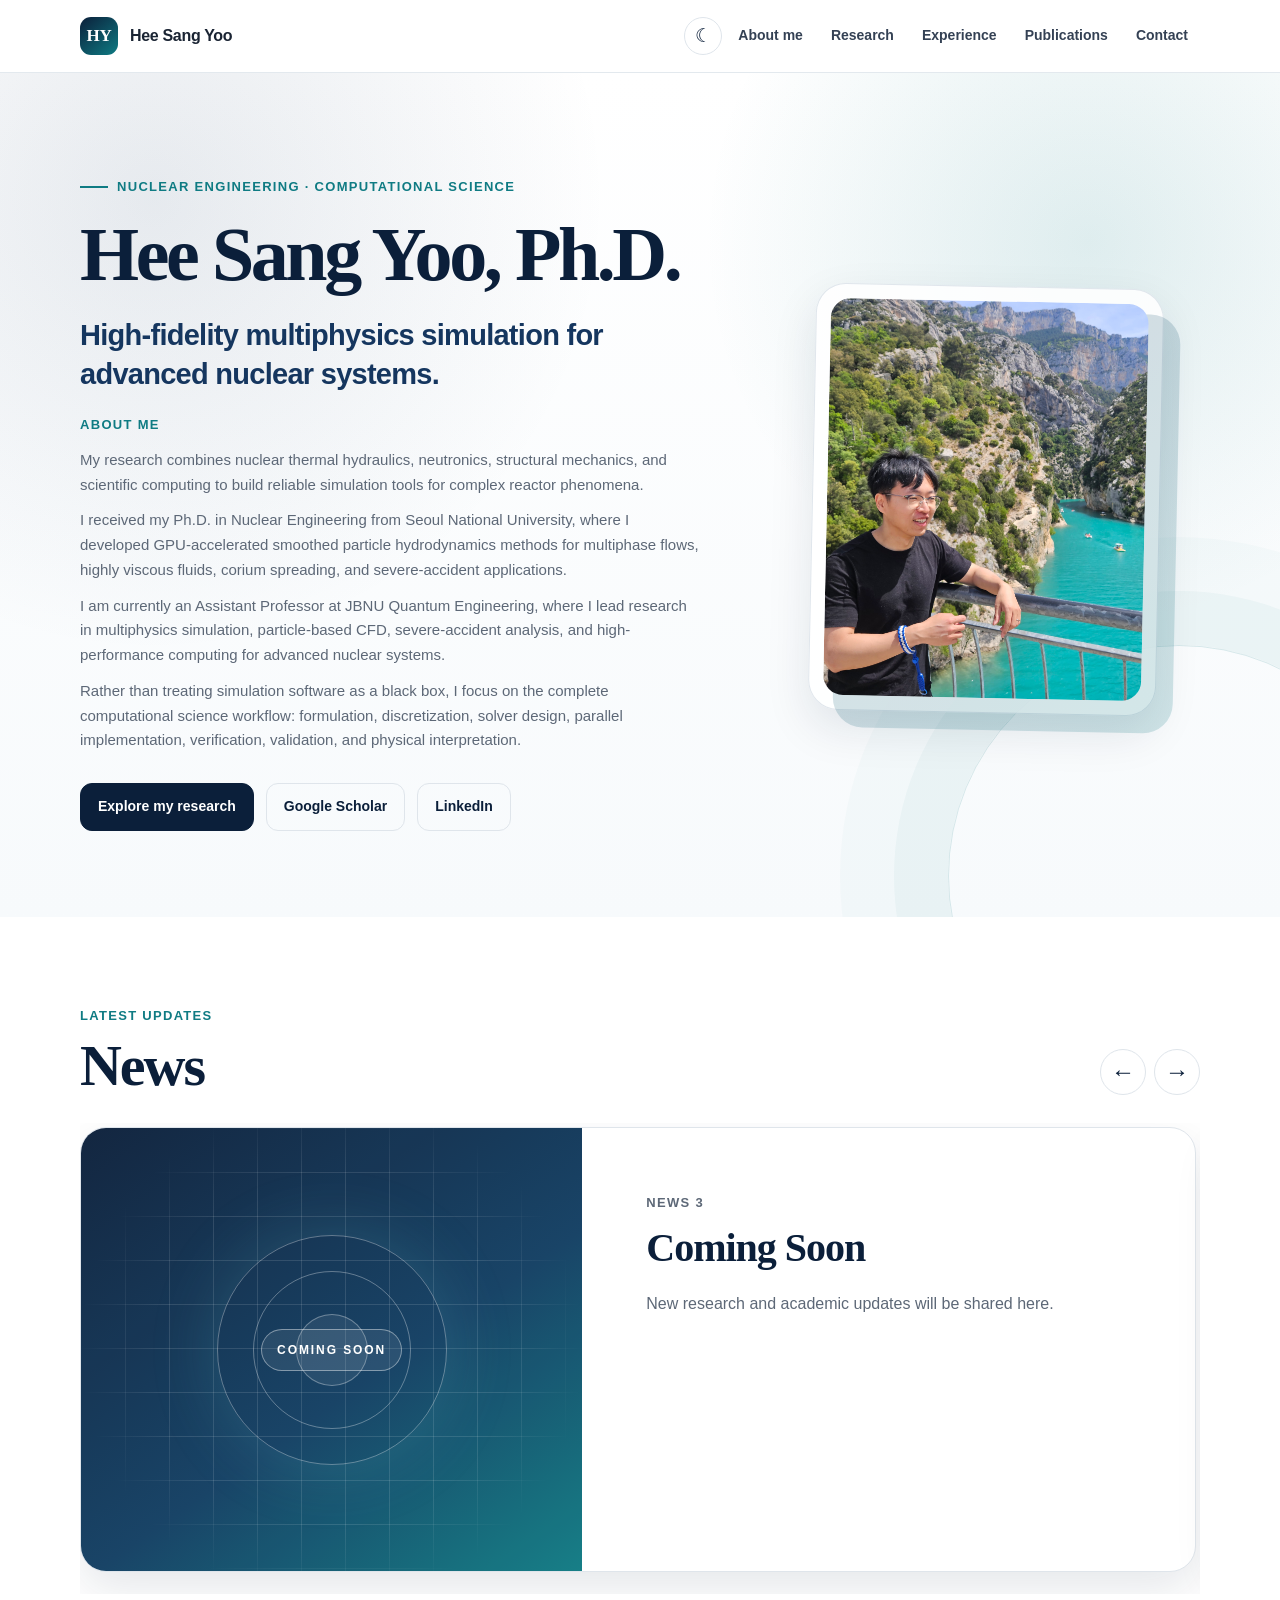
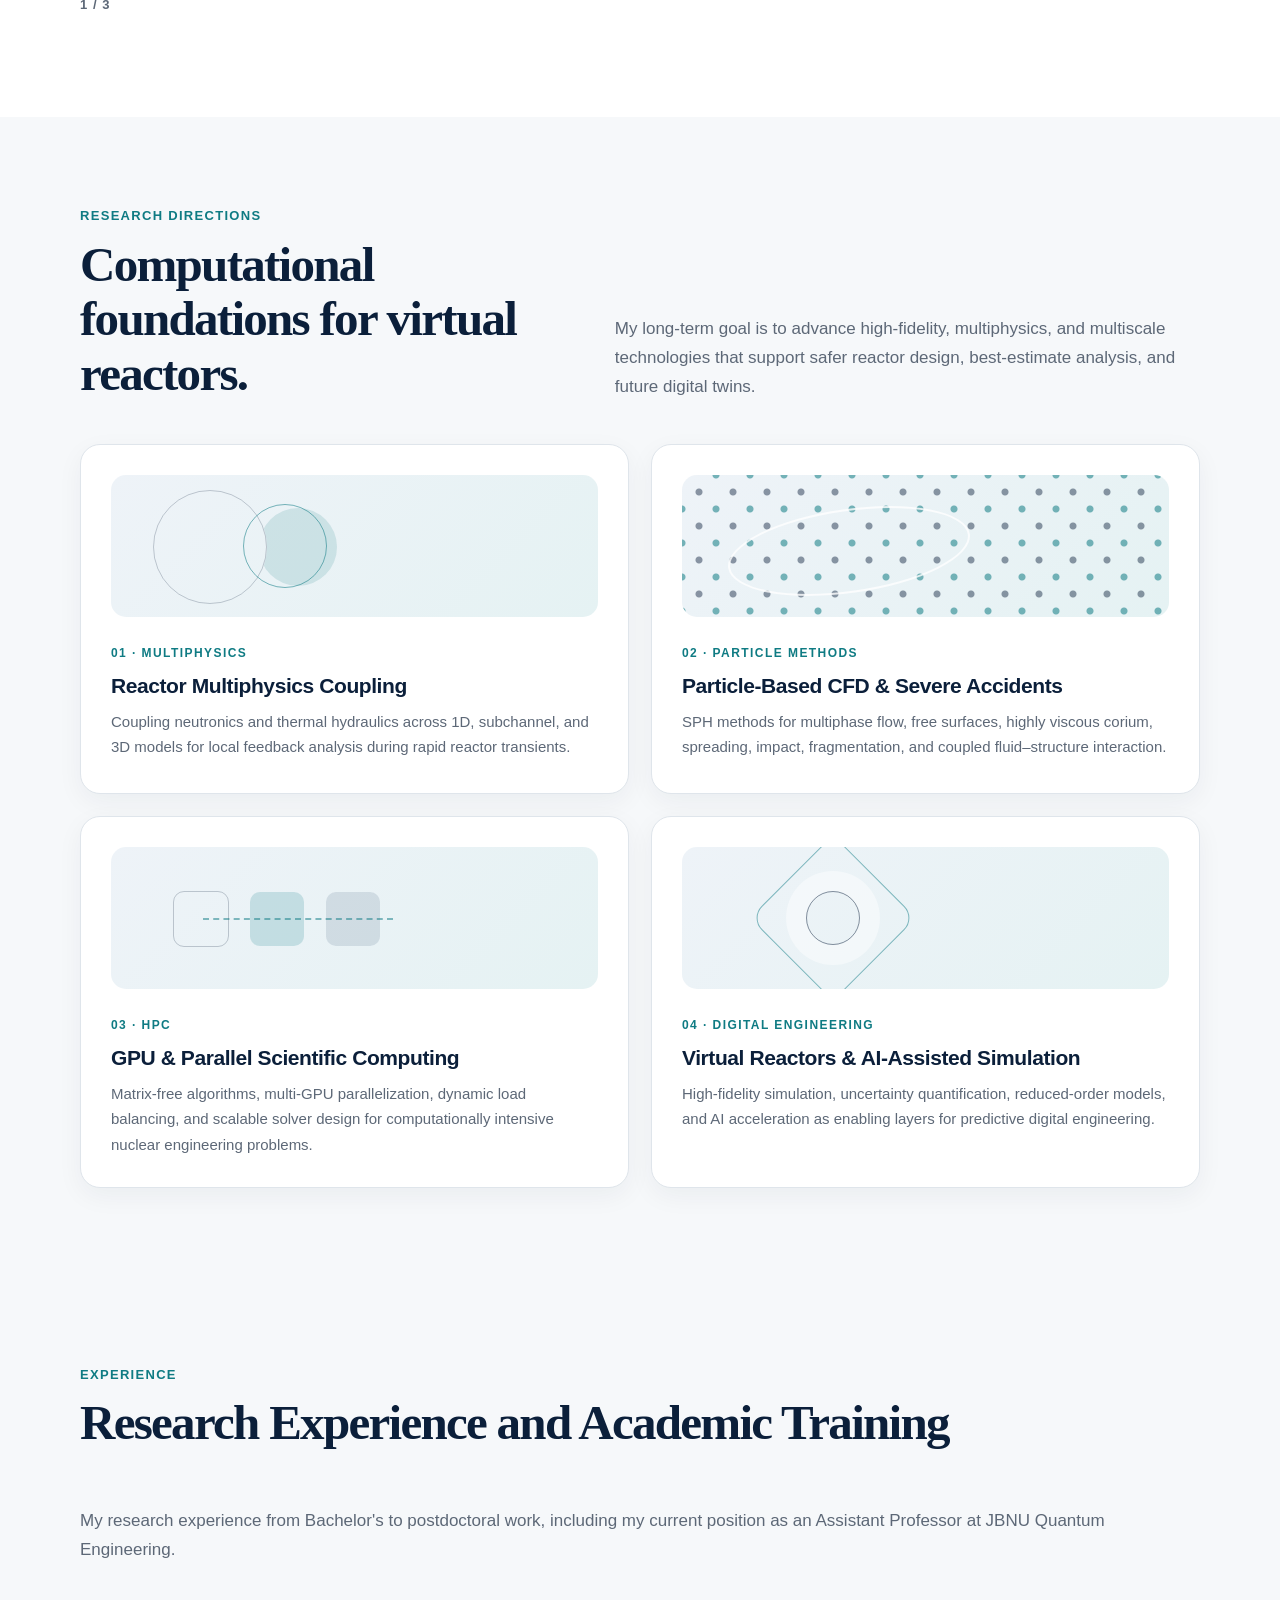
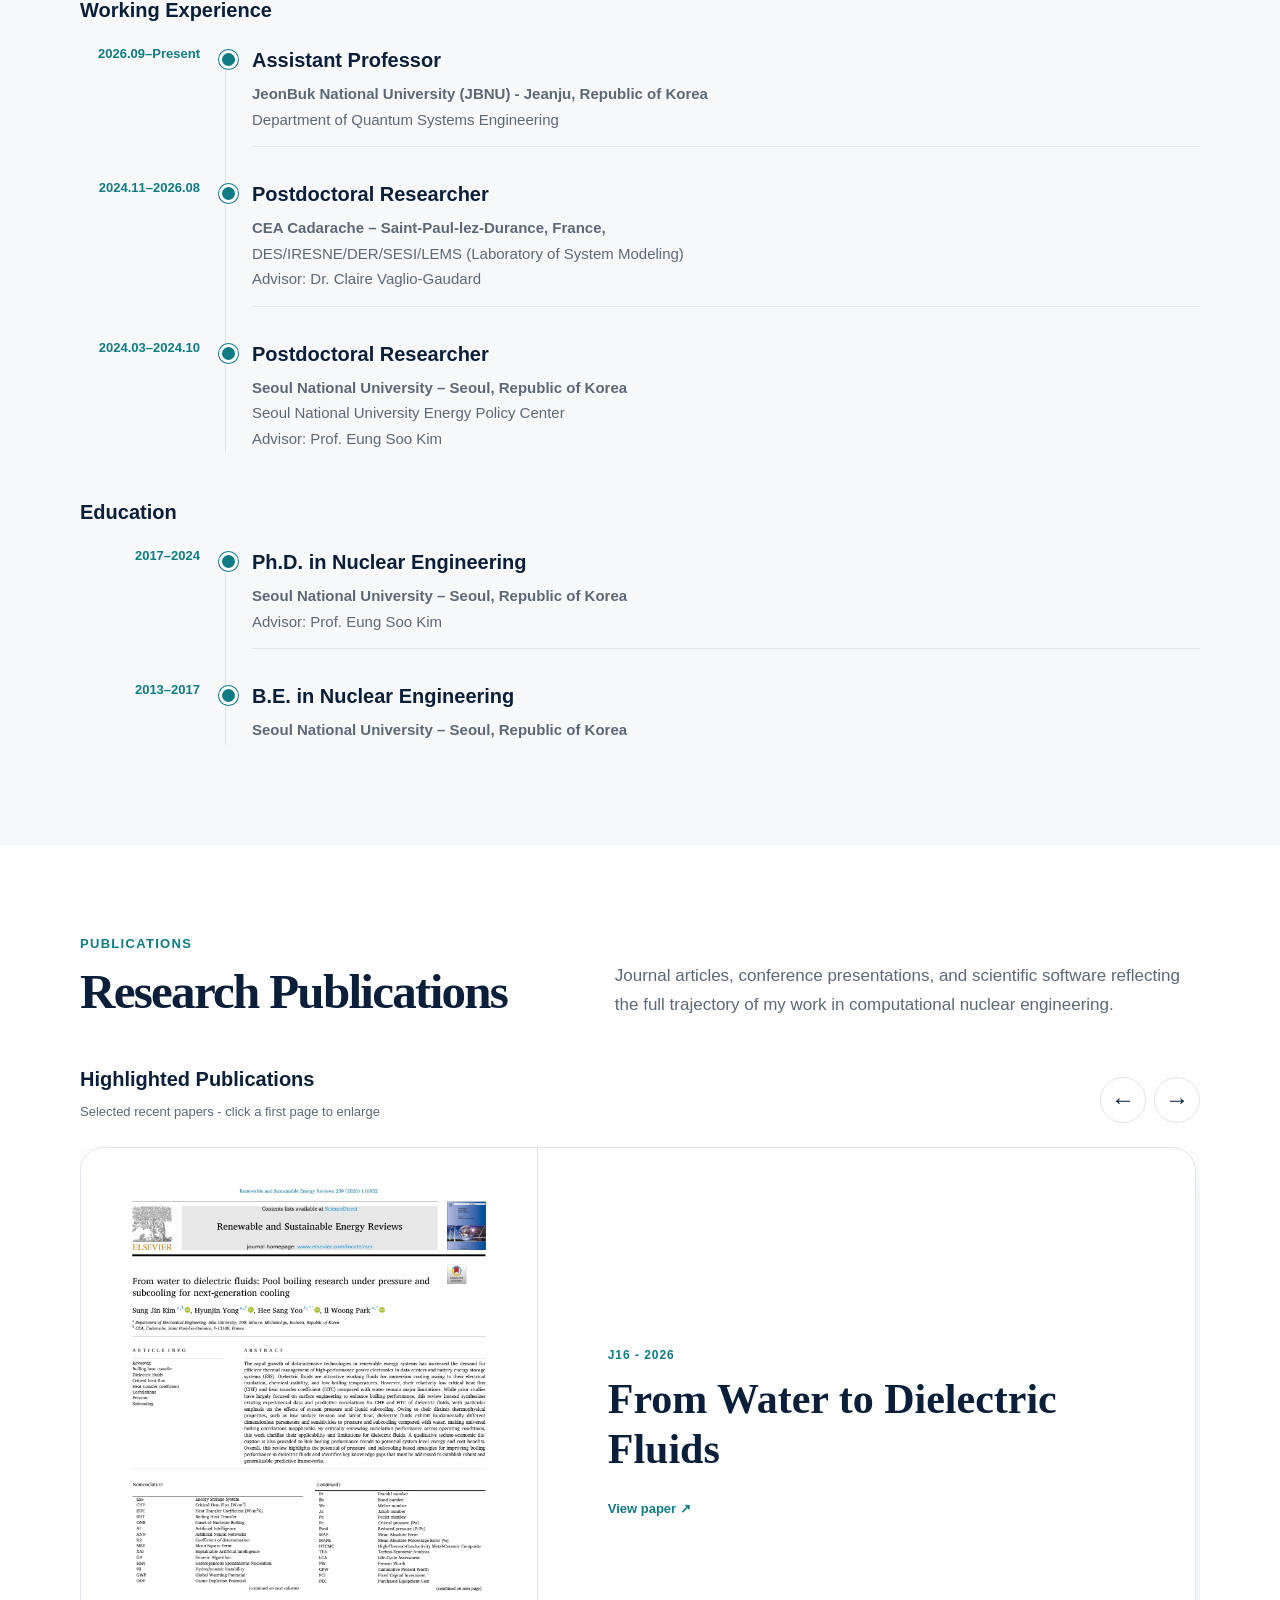
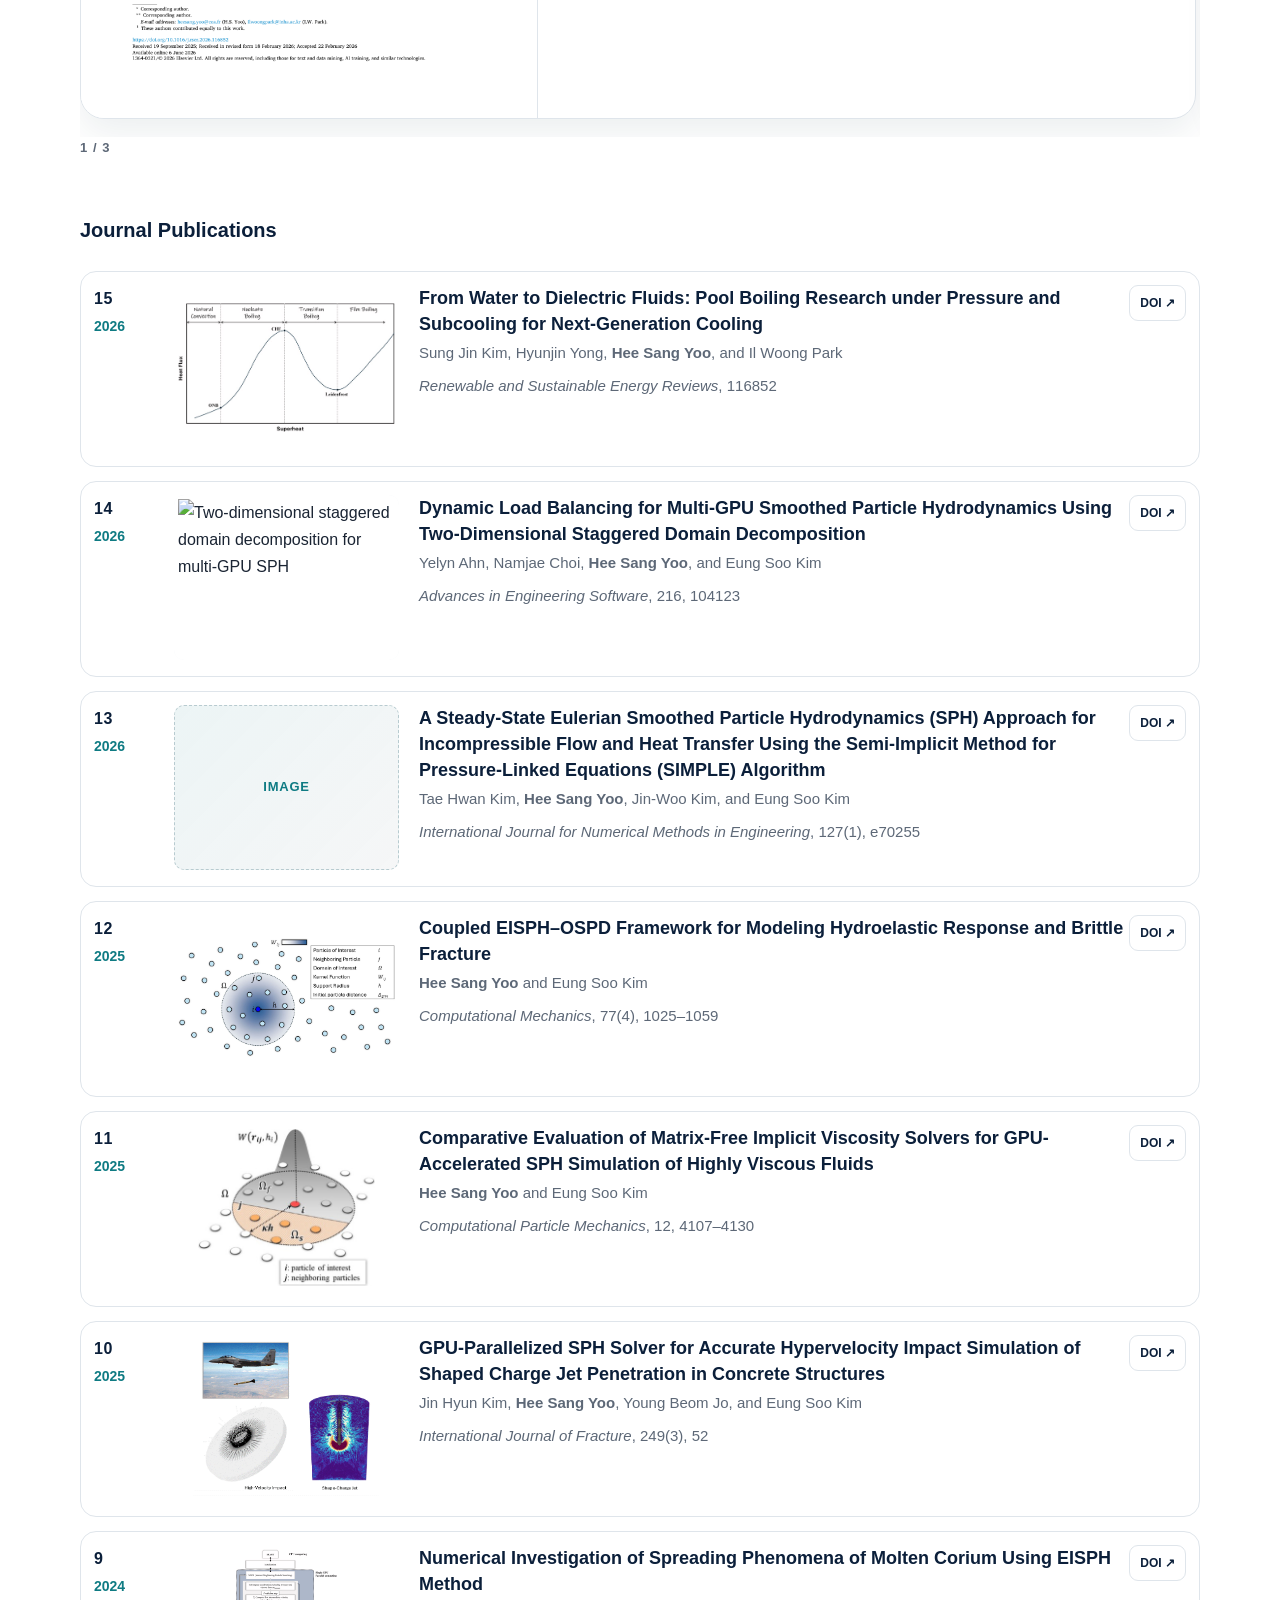
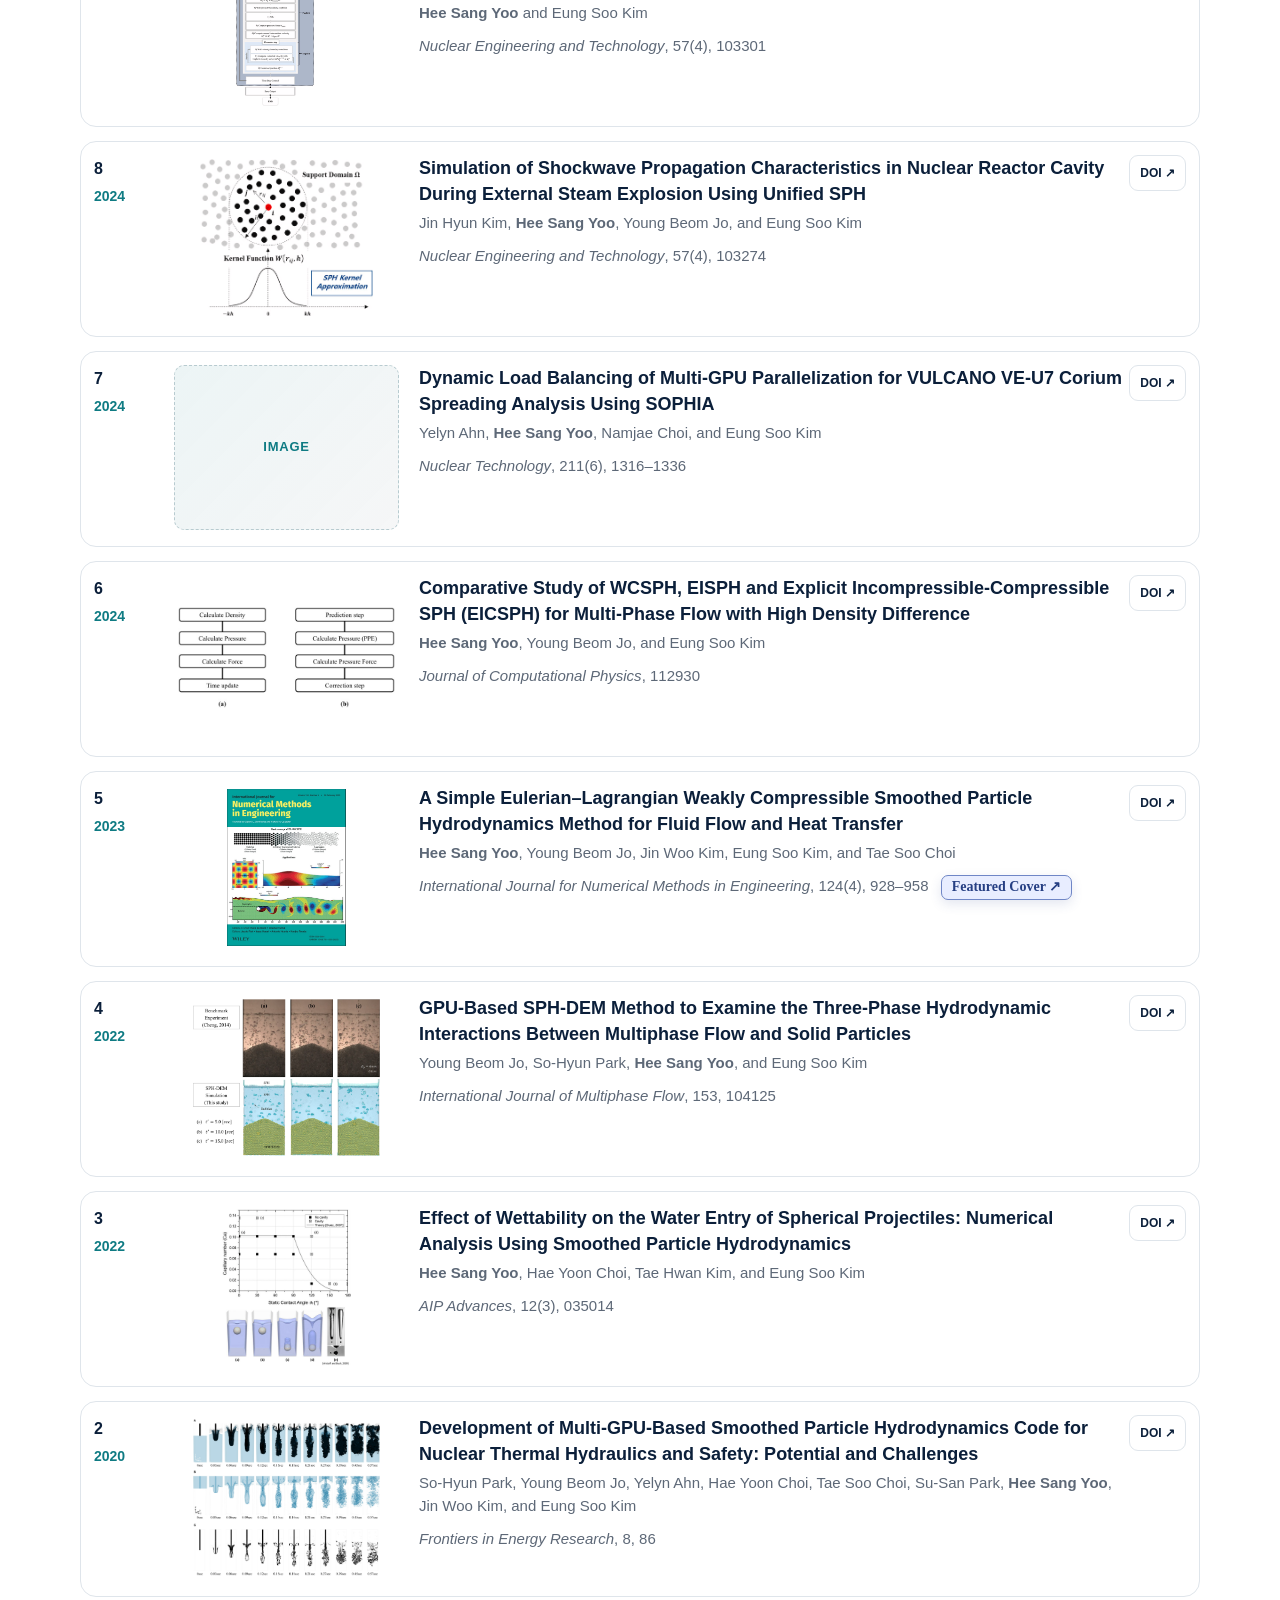
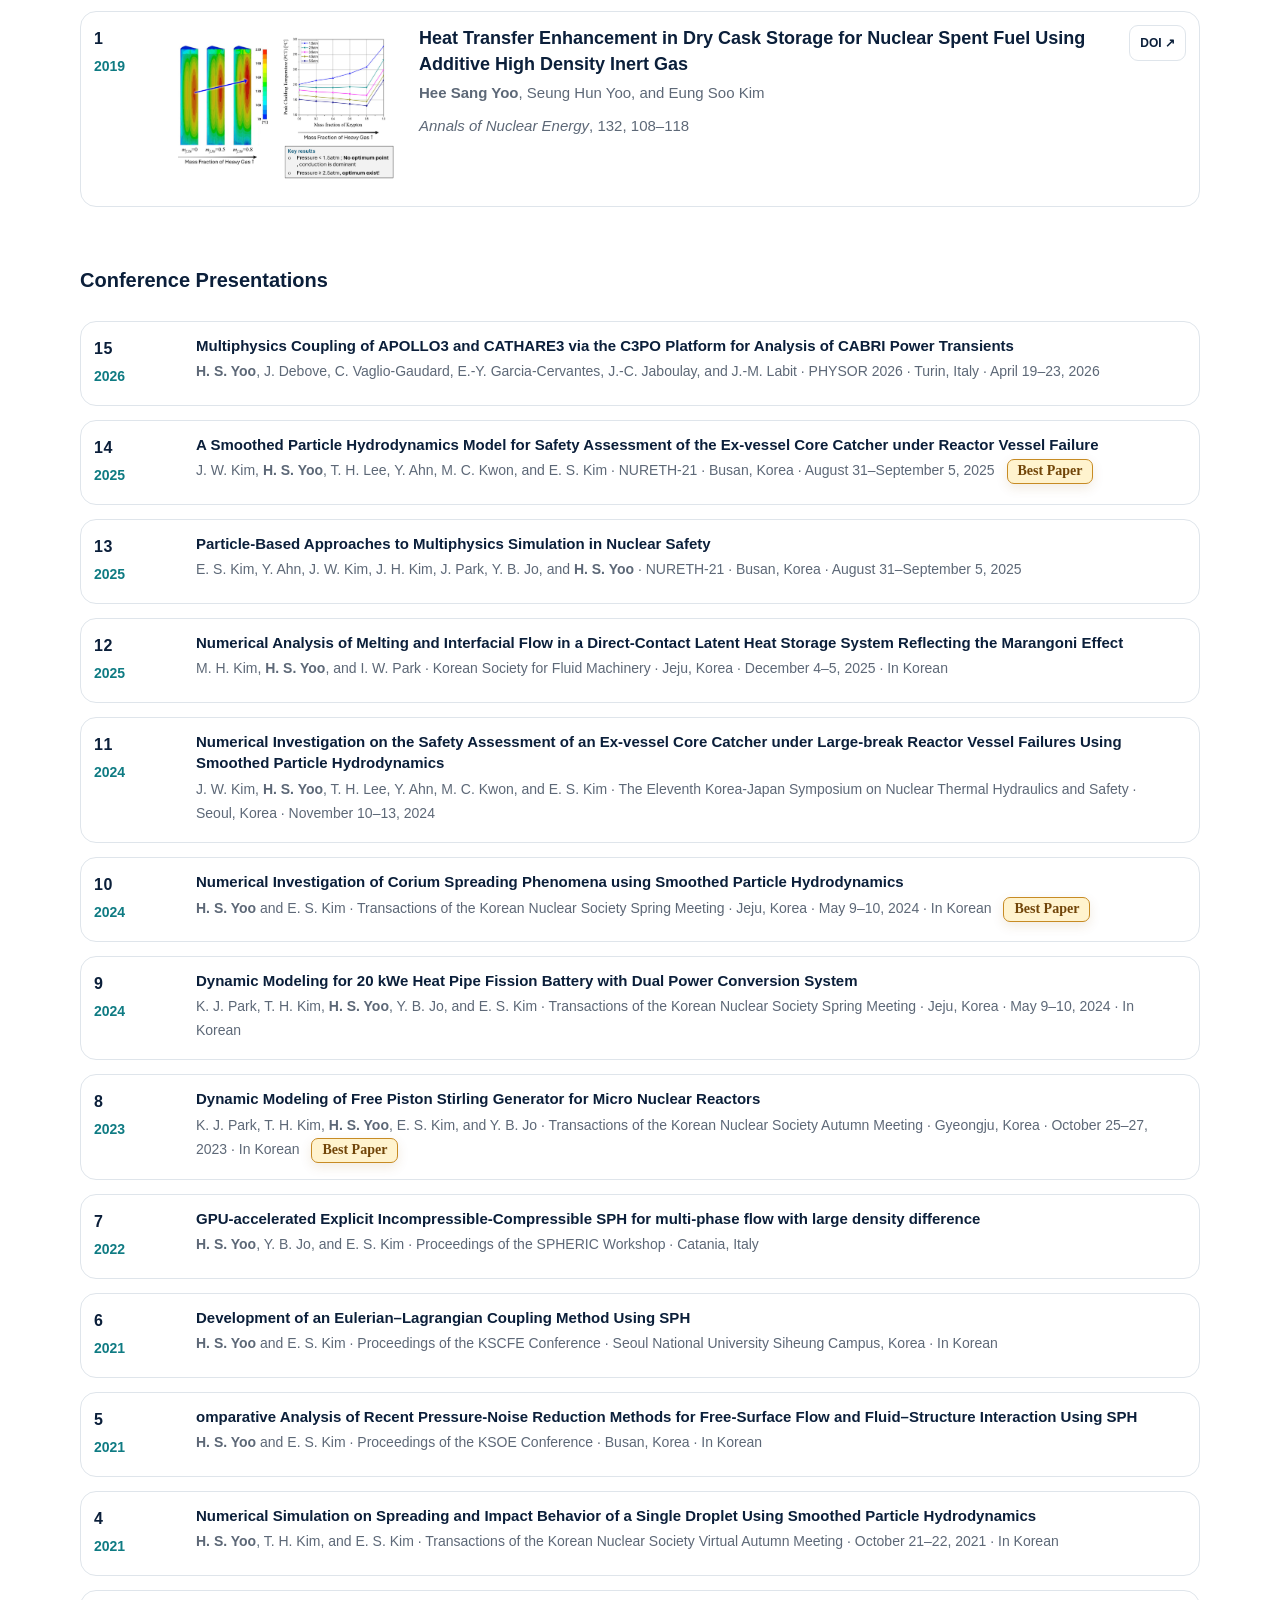
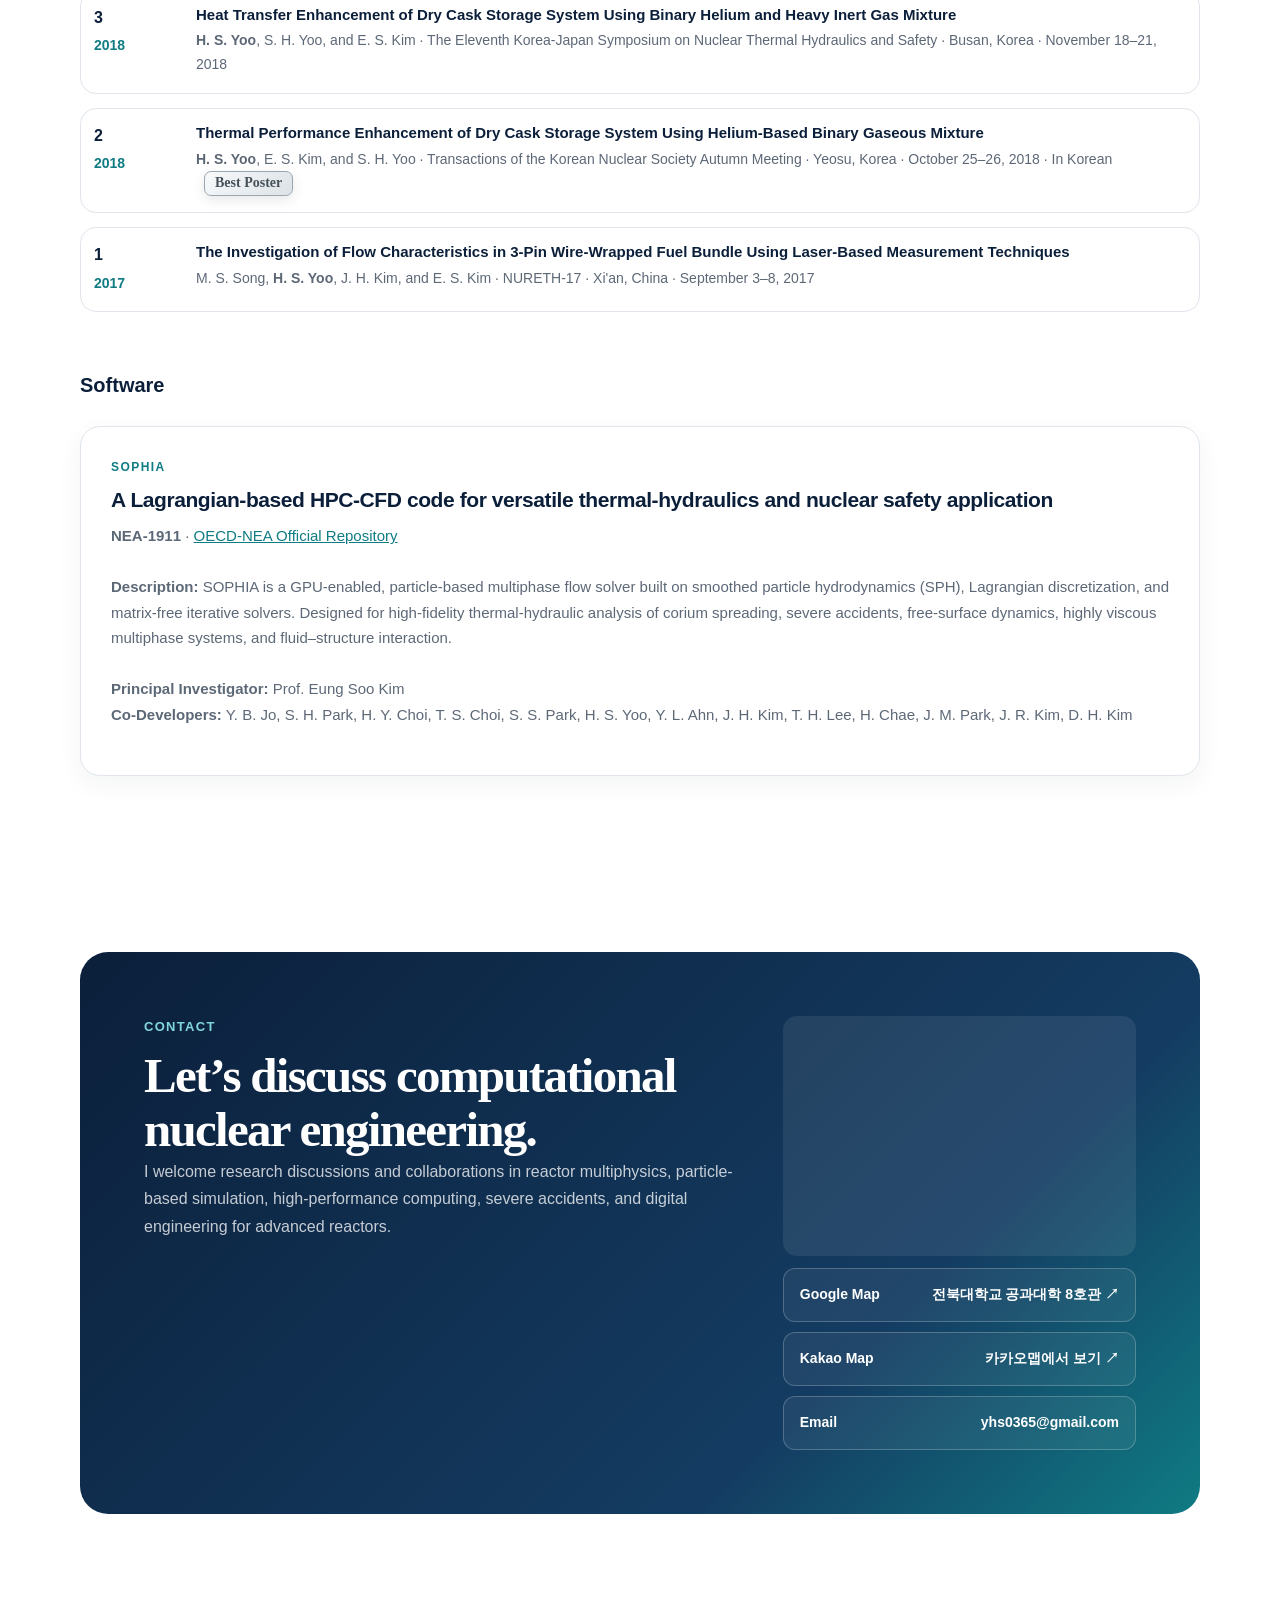
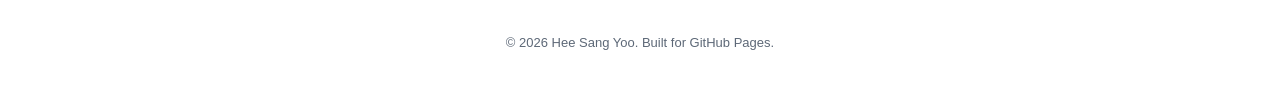
==== commit d1f9e4d3: "changepublication" ====
--- a/index.html
+++ b/index.html
@@ -598,6 +598,29 @@
       background: #fff;
     }
 
+    .highlight-graphic.news-image.news-photo img {
+      padding: 0;
+      object-fit: cover;
+    }
+
+    .coming-soon-graphic {
+      display: grid;
+      place-items: center;
+    }
+
+    .coming-soon-graphic span {
+      position: relative;
+      z-index: 1;
+      padding: 10px 15px;
+      border: 1px solid rgba(255, 255, 255, .42);
+      border-radius: 999px;
+      color: #fff;
+      background: rgba(255, 255, 255, .08);
+      font-size: 12px;
+      font-weight: 850;
+      letter-spacing: .16em;
+    }
+
     .highlight-graphic {
       position: relative;
       min-height: 390px;
@@ -830,7 +853,8 @@
       flex-shrink: 0;
     }
 
-    .publication-figure img {
+    .publication-figure img,
+    .publication-figure video {
       width: 100%;
       height: 100%;
       padding: 4px;
@@ -838,6 +862,150 @@
       object-position: center;
       background: #fff;
       cursor: zoom-in;
+    }
+
+    .featured-publications {
+      margin: 0 0 54px;
+    }
+
+    .featured-publications-head {
+      display: flex;
+      align-items: end;
+      justify-content: space-between;
+      gap: 20px;
+      margin-bottom: 20px;
+    }
+
+    .featured-publications-head h3 {
+      margin: 0;
+      color: var(--navy);
+      font-size: 20px;
+    }
+
+    .featured-publications-head p {
+      margin: 0;
+      color: var(--muted);
+      font-size: 13px;
+    }
+
+    .featured-publications-heading-copy {
+      display: grid;
+      gap: 5px;
+    }
+
+    .featured-publications-controls {
+      display: flex;
+      gap: 8px;
+    }
+
+    .featured-paper-track {
+      display: flex;
+      gap: 22px;
+      overflow-x: auto;
+      padding: 4px 2px 18px;
+      scroll-behavior: smooth;
+      scroll-snap-type: x mandatory;
+      scrollbar-width: none;
+    }
+
+    .featured-paper-track::-webkit-scrollbar {
+      display: none;
+    }
+
+    .featured-paper {
+      flex: 0 0 100%;
+      display: grid;
+      grid-template-columns: minmax(320px, .82fr) 1.18fr;
+      align-items: stretch;
+      min-width: 0;
+      overflow: hidden;
+      border: 1px solid var(--line);
+      border-radius: 24px;
+      background: var(--surface);
+      box-shadow: 0 14px 36px rgba(19, 47, 67, .08);
+      scroll-snap-align: start;
+    }
+
+    .featured-paper-page {
+      height: 570px;
+      overflow: hidden;
+      border-right: 1px solid var(--line);
+      background: var(--surface-soft);
+    }
+
+    .featured-paper-page img {
+      width: 100%;
+      height: 100%;
+      padding: 16px;
+      object-fit: contain;
+      background: #fff;
+      cursor: zoom-in;
+      transition: transform .2s ease;
+    }
+
+    .featured-paper:hover .featured-paper-page img {
+      transform: scale(1.015);
+    }
+
+    .featured-paper-meta {
+      display: flex;
+      flex-direction: column;
+      align-items: flex-start;
+      justify-content: center;
+      margin: 0;
+      padding: clamp(34px, 6vw, 70px);
+    }
+
+    .featured-paper-meta span {
+      color: var(--teal);
+      font-size: 12px;
+      font-weight: 850;
+      letter-spacing: .08em;
+    }
+
+    .featured-paper-meta h4 {
+      margin: 10px 0 24px;
+      color: var(--navy);
+      font-family: Georgia, "Times New Roman", serif;
+      font-size: clamp(28px, 4vw, 42px);
+      line-height: 1.18;
+    }
+
+    .featured-paper-meta a {
+      color: var(--teal);
+      font-size: 13px;
+      font-weight: 800;
+      text-decoration: none;
+    }
+
+    .featured-publications-status {
+      margin: 0;
+      color: var(--muted);
+      font-size: 13px;
+      font-weight: 750;
+      letter-spacing: .08em;
+    }
+
+    @media (max-width: 760px) {
+      .featured-publications-head {
+        align-items: flex-start;
+        flex-direction: column;
+        gap: 5px;
+      }
+
+      .featured-paper {
+        grid-template-columns: 1fr;
+      }
+
+      .featured-paper-page {
+        height: min(520px, 118vw);
+        border-right: 0;
+        border-bottom: 1px solid var(--line);
+      }
+
+      .featured-paper-meta {
+        padding: 30px 26px 34px;
+      }
     }
 
     .image-lightbox {
@@ -858,7 +1026,8 @@
       visibility: visible;
     }
 
-    .image-lightbox img {
+    .image-lightbox img,
+    .image-lightbox video {
       display: block;
       max-width: min(1200px, 92vw);
       max-height: 88vh;
@@ -870,8 +1039,13 @@
       transition: transform .2s ease;
     }
 
-    .image-lightbox.open img {
+    .image-lightbox.open img,
+    .image-lightbox.open video {
       transform: scale(1);
+    }
+
+    .image-lightbox [hidden] {
+      display: none;
     }
 
     .lightbox-close {
@@ -897,7 +1071,8 @@
         padding: 20px;
       }
 
-      .image-lightbox img {
+      .image-lightbox img,
+      .image-lightbox video {
         max-width: 96vw;
         max-height: 82vh;
       }
@@ -927,6 +1102,55 @@
       margin-bottom: 0;
       color: var(--muted);
       font-size: 14px;
+    }
+
+    .best-paper-badge {
+      display: inline-block;
+      margin-left: 8px;
+      padding: 4px 10px 5px;
+      border: 1px solid #c78b24;
+      border-radius: 7px;
+      color: #714509;
+      background: #fff3ce;
+      box-shadow: 0 4px 12px rgba(143, 91, 12, .12);
+      font-family: "Times New Roman", Times, serif;
+      font-size: 14px;
+      font-weight: 700;
+      line-height: 1;
+      white-space: nowrap;
+    }
+
+    .best-poster-badge,
+    .featured-cover-badge {
+      display: inline-block;
+      margin-left: 8px;
+      padding: 4px 10px 5px;
+      border-radius: 7px;
+      font-family: "Times New Roman", Times, serif;
+      font-size: 14px;
+      font-weight: 700;
+      line-height: 1;
+      text-decoration: none;
+      white-space: nowrap;
+    }
+
+    .best-poster-badge {
+      border: 1px solid #9ba6af;
+      color: #46515a;
+      background: linear-gradient(135deg, #f8fafb, #dce2e6);
+      box-shadow: 0 4px 12px rgba(56, 69, 79, .12);
+    }
+
+    .featured-cover-badge {
+      border: 1px solid #6f86c6;
+      color: #263f83;
+      background: #e8edff;
+      box-shadow: 0 4px 12px rgba(54, 76, 146, .14);
+    }
+
+    .featured-cover-badge:hover {
+      border-color: #405da9;
+      background: #dce4ff;
     }
 
     .publication-authors {
@@ -1215,6 +1439,27 @@
     html[data-theme="dark"] .experience-subheading,
     html[data-theme="dark"] .publication-subheading {
       color: #8ce1dc;
+    }
+
+    html[data-theme="dark"] .best-paper-badge {
+      border-color: #d6a64b;
+      color: #ffe4a3;
+      background: #493512;
+      box-shadow: none;
+    }
+
+    html[data-theme="dark"] .best-poster-badge {
+      border-color: #8898a4;
+      color: #e5edf2;
+      background: #34434d;
+      box-shadow: none;
+    }
+
+    html[data-theme="dark"] .featured-cover-badge {
+      border-color: #8299df;
+      color: #dce4ff;
+      background: #263765;
+      box-shadow: none;
     }
 
     html[data-theme="dark"] :is(
@@ -1435,63 +1680,48 @@
         <div class="news-carousel">
           <div class="news-track" tabindex="0" aria-label="News carousel">
             <article class="highlight">
-              <div class="highlight-graphic" aria-hidden="true">
+              <div class="highlight-graphic coming-soon-graphic" aria-hidden="true">
                 <div class="core-lines"></div>
                 <div class="core-ring"></div>
+                <span>COMING SOON</span>
               </div>
               <div class="highlight-copy">
-                <p class="section-kicker">Research update</p>
-                <h3>Local multiphysics phenomena in CABRI reactor transients</h3>
+                <p class="section-kicker">News 3</p>
+                <h3>Coming Soon</h3>
+                <p>New research and academic updates will be shared here.</p>
+              </div>
+            </article>
+
+            <article class="highlight">
+              <div class="highlight-graphic coming-soon-graphic" aria-hidden="true">
+                <div class="core-lines"></div>
+                <div class="core-ring"></div>
+                <span>COMING SOON</span>
+              </div>
+              <div class="highlight-copy">
+                <p class="section-kicker">News 2</p>
+                <h3>Coming Soon</h3>
+                <p>New research and academic updates will be shared here.</p>
+              </div>
+            </article>
+
+            <article class="highlight">
+              <div class="highlight-graphic news-image news-photo">
+                <img src="news/news1.webp" alt="Hee Sang Yoo presenting at PHYSOR 2026 in Turin">
+              </div>
+              <div class="highlight-copy">
+                <p class="section-kicker">News 1 · PHYSOR 2026</p>
+                <h3>Multiphysics coupling for CABRI power transients</h3>
                 <p>
-                  I am developing and assessing APOLLO3®–CATHARE3 coupled simulations for CABRI reactor
-                  transients. The work examines power-to-temperature feedback, local subchannel behavior,
-                  spatial mapping, and the transition from simplified 1D models to multidimensional analysis.
+                  I was pleased to present “Multiphysics Coupling of APOLLO3 and CATHARE3 via the C3PO
+                  Platform for Analysis of CABRI Power Transients” at PHYSOR 2026 in Turin, Italy.
+                  I sincerely thank CEA IRESNE for its support and collaboration.
                 </p>
                 <ul class="tag-list">
-                  <li>APOLLO3®</li>
-                  <li>CATHARE3</li>
-                  <li>C3PO / ICoCo</li>
-                  <li>RIA</li>
-                  <li>3D Coupling</li>
-                </ul>
-              </div>
-            </article>
-
-            <article class="highlight">
-              <div class="highlight-graphic news-image">
-                <img src="figure/publications/j15.jpg" alt="Pool boiling regimes and heat-flux curve">
-              </div>
-              <div class="highlight-copy">
-                <p class="section-kicker">New publication</p>
-                <h3>From water to dielectric fluids for next-generation cooling</h3>
-                <p>
-                  Our review of pool-boiling research under pressure and subcooling has been published
-                  in <em>Renewable and Sustainable Energy Reviews</em>.
-                </p>
-                <ul class="tag-list">
-                  <li>Pool Boiling</li>
-                  <li>Dielectric Fluids</li>
-                  <li>Thermal Hydraulics</li>
-                </ul>
-              </div>
-            </article>
-
-            <article class="highlight">
-              <div class="highlight-graphic news-image">
-                <img src="figure/publications/j14.jpg" alt="Two-dimensional staggered domain decomposition for multi-GPU SPH">
-              </div>
-              <div class="highlight-copy">
-                <p class="section-kicker">New publication</p>
-                <h3>Dynamic load balancing for multi-GPU SPH</h3>
-                <p>
-                  Our two-dimensional staggered domain-decomposition strategy for scalable multi-GPU
-                  particle simulation has been published in <em>Advances in Engineering Software</em>.
-                </p>
-                <ul class="tag-list">
-                  <li>Multi-GPU</li>
-                  <li>SPH</li>
-                  <li>Load Balancing</li>
-                  <li>HPC</li>
+                  <li>PHYSOR 2026</li>
+                  <li>Turin</li>
+                  <li>CEA IRESNE</li>
+                  <li>Reactor Multiphysics</li>
                 </ul>
               </div>
             </article>
@@ -1580,6 +1810,54 @@
           </p>
         </div>
 
+        <div class="featured-publications" aria-labelledby="featured-publications-title">
+          <div class="featured-publications-head">
+            <div class="featured-publications-heading-copy">
+              <h3 id="featured-publications-title">Highlighted Publications</h3>
+              <p>Selected recent papers - click a first page to enlarge</p>
+            </div>
+            <div class="featured-publications-controls" aria-label="Highlighted publication navigation">
+              <button class="news-control featured-prev" type="button" aria-label="Previous highlighted publication">&larr;</button>
+              <button class="news-control featured-next" type="button" aria-label="Next highlighted publication">&rarr;</button>
+            </div>
+          </div>
+          <div class="featured-paper-track" tabindex="0" aria-label="Highlighted publications carousel">
+            <article class="featured-paper">
+              <div class="featured-paper-page">
+                <img src="figure/publications/highlights/j16-first-page.png" alt="First page of the Renewable and Sustainable Energy Reviews paper">
+              </div>
+              <div class="featured-paper-meta">
+                <span>J16 - 2026</span>
+                <h4>From Water to Dielectric Fluids</h4>
+                <a href="figure/publications/papers/%28J16%29%20Kim%20RSER%202026.pdf" target="_blank" rel="noopener">View paper &nearr;</a>
+              </div>
+            </article>
+
+            <article class="featured-paper">
+              <div class="featured-paper-page">
+                <img src="figure/publications/highlights/j15-first-page.png" alt="First page of the International Communications in Heat and Mass Transfer paper">
+              </div>
+              <div class="featured-paper-meta">
+                <span>J15 - 2026</span>
+                <h4>Effects of Surface Characteristics of Oxidized Zircaloy-4</h4>
+                <a href="figure/publications/papers/%28J15%29%20Kim%20ICHMT%202026.pdf" target="_blank" rel="noopener">View paper &nearr;</a>
+              </div>
+            </article>
+
+            <article class="featured-paper">
+              <div class="featured-paper-page">
+                <img src="figure/publications/highlights/j14-first-page.png" alt="First page of the Advances in Engineering Software paper">
+              </div>
+              <div class="featured-paper-meta">
+                <span>J14 - 2026</span>
+                <h4>Dynamic Load Balancing for Multi-GPU SPH</h4>
+                <a href="figure/publications/papers/%28J14%29%20Ahn%202025%20software.pdf" target="_blank" rel="noopener">View paper &nearr;</a>
+              </div>
+            </article>
+          </div>
+          <p class="featured-publications-status" aria-live="polite"><span class="featured-current">1</span> / 3</p>
+        </div>
+
         <h3 class="publication-subheading" style="margin: 0 0 24px;">Journal Publications</h3>
         <ol class="publication-list">
           <li class="publication-item with-figure">
@@ -1590,7 +1868,7 @@
           </li>
           <li class="publication-item with-figure">
             <div class="publication-year"><span class="publication-number">14</span>2026</div>
-            <div class="publication-figure"><img src="figure/publications/j14.jpg" alt="Two-dimensional staggered domain decomposition for multi-GPU SPH"></div>
+            <div class="publication-figure"><img src="figure/publications/j14.gif" alt="Two-dimensional staggered domain decomposition for multi-GPU SPH"></div>
             <div><p class="publication-title">Dynamic Load Balancing for Multi-GPU Smoothed Particle Hydrodynamics Using Two-Dimensional Staggered Domain Decomposition</p><p class="publication-authors">Yelyn Ahn, Namjae Choi, <strong>Hee Sang Yoo</strong>, and Eung Soo Kim</p><p class="publication-journal"><em>Advances in Engineering Software</em>, 216, 104123</p></div>
             <a class="publication-link" href="https://doi.org/10.1016/j.advengsoft.2026.104123" target="_blank" rel="noopener">DOI ↗</a>
           </li>
@@ -1614,7 +1892,7 @@
           </li>
           <li class="publication-item with-figure">
             <div class="publication-year"><span class="publication-number">10</span>2025</div>
-            <div class="publication-figure"><img src="figure/publications/j10.png" alt="SPH kernel and support-domain schematic for impact simulation"></div>
+            <div class="publication-figure"><img src="figure/publications/j10.gif" alt="SPH kernel and support-domain schematic for impact simulation"></div>
             <div><p class="publication-title">GPU-Parallelized SPH Solver for Accurate Hypervelocity Impact Simulation of Shaped Charge Jet Penetration in Concrete Structures</p><p class="publication-authors">Jin Hyun Kim, <strong>Hee Sang Yoo</strong>, Young Beom Jo, and Eung Soo Kim</p><p class="publication-journal"><em>International Journal of Fracture</em>, 249(3), 52</p></div>
             <a class="publication-link" href="https://doi.org/10.1007/s10704-025-00868-w" target="_blank" rel="noopener">DOI ↗</a>
           </li>
@@ -1644,8 +1922,8 @@
           </li>
           <li class="publication-item with-figure">
             <div class="publication-year"><span class="publication-number">5</span>2023</div>
-            <div class="publication-figure publication-placeholder"><span>IMAGE</span></div>
-            <div><p class="publication-title">A Simple Eulerian–Lagrangian Weakly Compressible Smoothed Particle Hydrodynamics Method for Fluid Flow and Heat Transfer</p><p class="publication-authors"><strong>Hee Sang Yoo</strong>, Young Beom Jo, Jin Woo Kim, Eung Soo Kim, and Tae Soo Choi</p><p class="publication-journal"><em>International Journal for Numerical Methods in Engineering</em>, 124(4), 928–958, Featured Cover</p></div>
+            <div class="publication-figure"><img src="figure/publications/j5.jpg" alt="Eulerian-Lagrangian weakly compressible SPH formulation"></div>
+            <div><p class="publication-title">A Simple Eulerian–Lagrangian Weakly Compressible Smoothed Particle Hydrodynamics Method for Fluid Flow and Heat Transfer</p><p class="publication-authors"><strong>Hee Sang Yoo</strong>, Young Beom Jo, Jin Woo Kim, Eung Soo Kim, and Tae Soo Choi</p><p class="publication-journal"><em>International Journal for Numerical Methods in Engineering</em>, 124(4), 928–958 <a class="featured-cover-badge" href="https://onlinelibrary.wiley.com/toc/10970207/2023/124/4" target="_blank" rel="noopener">Featured Cover &nearr;</a></p></div>
             <a class="publication-link" href="https://doi.org/10.1002/nme.7148" target="_blank" rel="noopener">DOI ↗</a>
           </li>
           <li class="publication-item with-figure">
@@ -1656,13 +1934,13 @@
           </li>
           <li class="publication-item with-figure">
             <div class="publication-year"><span class="publication-number">3</span>2022</div>
-            <div class="publication-figure publication-placeholder"><span>IMAGE</span></div>
+            <div class="publication-figure"><img src="figure/publications/j3.jpg" alt="Water-entry simulation of spherical projectiles using SPH"></div>
             <div><p class="publication-title">Effect of Wettability on the Water Entry of Spherical Projectiles: Numerical Analysis Using Smoothed Particle Hydrodynamics</p><p class="publication-authors"><strong>Hee Sang Yoo</strong>, Hae Yoon Choi, Tae Hwan Kim, and Eung Soo Kim</p><p class="publication-journal"><em>AIP Advances</em>, 12(3), 035014</p></div>
             <a class="publication-link" href="https://doi.org/10.1063/5.0072710" target="_blank" rel="noopener">DOI ↗</a>
           </li>
           <li class="publication-item with-figure">
             <div class="publication-year"><span class="publication-number">2</span>2020</div>
-            <div class="publication-figure"><img src="figure/publications/j2.png" alt="SPH smoothing kernel and support-domain definition"></div>
+            <div class="publication-figure"><img src="figure/publications/j2.jpg" alt="SPH smoothing kernel and support-domain definition"></div>
             <div><p class="publication-title">Development of Multi-GPU-Based Smoothed Particle Hydrodynamics Code for Nuclear Thermal Hydraulics and Safety: Potential and Challenges</p><p class="publication-authors">So-Hyun Park, Young Beom Jo, Yelyn Ahn, Hae Yoon Choi, Tae Soo Choi, Su-San Park, <strong>Hee Sang Yoo</strong>, Jin Woo Kim, and Eung Soo Kim</p><p class="publication-journal"><em>Frontiers in Energy Research</em>, 8, 86</p></div>
             <a class="publication-link" href="https://doi.org/10.3389/fenrg.2020.00086" target="_blank" rel="noopener">DOI ↗</a>
           </li>
@@ -1680,7 +1958,7 @@
             <div class="publication-year"><span class="publication-number">15</span>2026</div>
             <div>
               <p class="publication-title" style="font-size: 15px;">Multiphysics Coupling of APOLLO3 and CATHARE3 via the C3PO Platform for Analysis of CABRI Power Transients</p>
-              <p class="publication-meta"><strong>H. S. Yoo</strong>, J. Debove, C. Vaglio-Gaudard, E.-Y. Garcia-Cervantes, J.-C. Jaboulay, and J.-M. Labit · PHYSOR 2026 · Turin, Italy · April 19–23, 2026 · Accepted</p>
+              <p class="publication-meta"><strong>H. S. Yoo</strong>, J. Debove, C. Vaglio-Gaudard, E.-Y. Garcia-Cervantes, J.-C. Jaboulay, and J.-M. Labit · PHYSOR 2026 · Turin, Italy · April 19–23, 2026</p>
             </div>
           </li>
 
@@ -1688,7 +1966,7 @@
             <div class="publication-year"><span class="publication-number">14</span>2025</div>
             <div>
               <p class="publication-title" style="font-size: 15px;">A Smoothed Particle Hydrodynamics Model for Safety Assessment of the Ex-vessel Core Catcher under Reactor Vessel Failure</p>
-              <p class="publication-meta">J. W. Kim, <strong>H. S. Yoo</strong>, T. H. Lee, Y. Ahn, M. C. Kwon, and E. S. Kim · NURETH-21 · Busan, Korea · August 31–September 5, 2025 · Best Paper</p>
+              <p class="publication-meta">J. W. Kim, <strong>H. S. Yoo</strong>, T. H. Lee, Y. Ahn, M. C. Kwon, and E. S. Kim · NURETH-21 · Busan, Korea · August 31–September 5, 2025 <span class="best-paper-badge">Best Paper</span></p>
             </div>
           </li>
 
@@ -1720,7 +1998,7 @@
             <div class="publication-year"><span class="publication-number">10</span>2024</div>
             <div>
               <p class="publication-title" style="font-size: 15px;">Numerical Investigation of Corium Spreading Phenomena using Smoothed Particle Hydrodynamics</p>
-              <p class="publication-meta"><strong>H. S. Yoo</strong> and E. S. Kim · Transactions of the Korean Nuclear Society Spring Meeting · Jeju, Korea · May 9–10, 2024 · In Korean · Best Paper</p>
+              <p class="publication-meta"><strong>H. S. Yoo</strong> and E. S. Kim · Transactions of the Korean Nuclear Society Spring Meeting · Jeju, Korea · May 9–10, 2024 · In Korean <span class="best-paper-badge">Best Paper</span></p>
             </div>
           </li>
 
@@ -1736,7 +2014,7 @@
             <div class="publication-year"><span class="publication-number">8</span>2023</div>
             <div>
               <p class="publication-title" style="font-size: 15px;">Dynamic Modeling of Free Piston Stirling Generator for Micro Nuclear Reactors</p>
-              <p class="publication-meta">K. J. Park, T. H. Kim, <strong>H. S. Yoo</strong>, E. S. Kim, and Y. B. Jo · Transactions of the Korean Nuclear Society Autumn Meeting · Gyeongju, Korea · October 25–27, 2023 · In Korean · Best Paper</p>
+              <p class="publication-meta">K. J. Park, T. H. Kim, <strong>H. S. Yoo</strong>, E. S. Kim, and Y. B. Jo · Transactions of the Korean Nuclear Society Autumn Meeting · Gyeongju, Korea · October 25–27, 2023 · In Korean <span class="best-paper-badge">Best Paper</span></p>
             </div>
           </li>
 
@@ -1784,7 +2062,7 @@
             <div class="publication-year"><span class="publication-number">2</span>2018</div>
             <div>
               <p class="publication-title" style="font-size: 15px;">Thermal Performance Enhancement of Dry Cask Storage System Using Helium-Based Binary Gaseous Mixture</p>
-              <p class="publication-meta"><strong>H. S. Yoo</strong>, E. S. Kim, and S. H. Yoo · Transactions of the Korean Nuclear Society Autumn Meeting · Yeosu, Korea · October 25–26, 2018 · In Korean · Best Poster</p>
+              <p class="publication-meta"><strong>H. S. Yoo</strong>, E. S. Kim, and S. H. Yoo · Transactions of the Korean Nuclear Society Autumn Meeting · Yeosu, Korea · October 25–26, 2018 · In Korean <span class="best-poster-badge">Best Poster</span></p>
             </div>
           </li>
 
@@ -1853,6 +2131,7 @@
   <div class="image-lightbox" id="image-lightbox" role="dialog" aria-modal="true" aria-label="Enlarged publication image" aria-hidden="true">
     <button class="lightbox-close" type="button" aria-label="Close enlarged image">&times;</button>
     <img src="" alt="">
+    <video src="" controls autoplay muted loop playsinline hidden></video>
   </div>
 
   <footer>
@@ -1899,13 +2178,23 @@
 
     const lightbox = document.querySelector('#image-lightbox');
     const lightboxImage = lightbox.querySelector('img');
+    const lightboxVideo = lightbox.querySelector('video');
     const lightboxClose = lightbox.querySelector('.lightbox-close');
-    let lastFocusedImage = null;
-
-    function openLightbox(image) {
-      lastFocusedImage = image;
-      lightboxImage.src = image.currentSrc || image.src;
-      lightboxImage.alt = image.alt;
+    let lastFocusedMedia = null;
+
+    function openLightbox(media) {
+      lastFocusedMedia = media;
+      const isVideo = media.tagName === 'VIDEO';
+      lightboxImage.hidden = isVideo;
+      lightboxVideo.hidden = !isVideo;
+
+      if (isVideo) {
+        lightboxVideo.src = media.currentSrc || media.src;
+        lightboxVideo.play().catch(() => {});
+      } else {
+        lightboxImage.src = media.currentSrc || media.src;
+        lightboxImage.alt = media.alt;
+      }
       lightbox.classList.add('open');
       lightbox.setAttribute('aria-hidden', 'false');
       document.body.classList.add('lightbox-open');
@@ -1917,20 +2206,83 @@
       lightbox.setAttribute('aria-hidden', 'true');
       document.body.classList.remove('lightbox-open');
       lightboxImage.src = '';
-      if (lastFocusedImage) lastFocusedImage.focus();
-    }
-
-    document.querySelectorAll('.publication-figure img').forEach((image) => {
-      image.setAttribute('tabindex', '0');
-      image.setAttribute('role', 'button');
-      image.setAttribute('aria-label', `${image.alt}. Click to enlarge.`);
-      image.addEventListener('click', () => openLightbox(image));
-      image.addEventListener('keydown', (event) => {
+      lightboxVideo.pause();
+      lightboxVideo.src = '';
+      if (lastFocusedMedia) lastFocusedMedia.focus();
+    }
+
+    function bindExpandableMedia(media, label) {
+      if (media.dataset.expandable === 'true') return;
+      media.dataset.expandable = 'true';
+      media.setAttribute('tabindex', '0');
+      media.setAttribute('role', 'button');
+      media.setAttribute('aria-label', `${label}. Click to enlarge.`);
+      media.addEventListener('click', () => openLightbox(media));
+      media.addEventListener('keydown', (event) => {
         if (event.key === 'Enter' || event.key === ' ') {
           event.preventDefault();
-          openLightbox(image);
+          openLightbox(media);
         }
       });
+    }
+
+    document.querySelectorAll('.publication-figure img, .featured-paper-page img').forEach((image) => {
+      bindExpandableMedia(image, image.alt);
+    });
+
+    function resolvePublicationMedia(container, number) {
+      const existingImage = container.querySelector('img');
+      const label = `Publication J${number} media`;
+      const base = `figure/publications/j${number}`;
+      const extensions = ['gif', 'png', 'jpg', 'jpeg', 'webp'];
+
+      function tryImage(index) {
+        if (index >= extensions.length) {
+          const video = document.createElement('video');
+          video.src = `${base}.mp4`;
+          video.autoplay = true;
+          video.muted = true;
+          video.loop = true;
+          video.playsInline = true;
+          video.preload = 'metadata';
+          video.addEventListener('loadedmetadata', () => {
+            container.classList.remove('publication-placeholder');
+            container.replaceChildren(video);
+            bindExpandableMedia(video, label);
+            video.play().catch(() => {});
+          }, { once: true });
+          return;
+        }
+
+        const probe = new Image();
+        probe.onload = () => {
+          const image = document.createElement('img');
+          image.src = probe.src;
+          image.alt = label;
+          container.classList.remove('publication-placeholder');
+          container.replaceChildren(image);
+          bindExpandableMedia(image, label);
+        };
+        probe.onerror = () => tryImage(index + 1);
+        probe.src = `${base}.${extensions[index]}`;
+      }
+
+      if (existingImage) {
+        if (existingImage.complete) {
+          if (existingImage.naturalWidth > 0) return;
+          tryImage(0);
+        } else {
+          existingImage.addEventListener('error', () => tryImage(0), { once: true });
+        }
+        return;
+      }
+      tryImage(0);
+    }
+
+    document.querySelectorAll('.publication-list .publication-item.with-figure').forEach((item) => {
+      const number = item.querySelector('.publication-number')?.textContent.trim();
+      const container = item.querySelector('.publication-figure');
+      if (number && container) resolvePublicationMedia(container, number);
     });
 
     lightboxClose.addEventListener('click', closeLightbox);
@@ -1969,6 +2321,34 @@
       newsCurrent.textContent = newsIndex + 1;
     }, { passive: true });
 
+    const featuredTrack = document.querySelector('.featured-paper-track');
+    const featuredSlides = [...featuredTrack.querySelectorAll('.featured-paper')];
+    const featuredCurrent = document.querySelector('.featured-current');
+    let featuredIndex = 0;
+
+    function showFeaturedPublication(index) {
+      featuredIndex = (index + featuredSlides.length) % featuredSlides.length;
+      featuredTrack.scrollTo({ left: featuredSlides[featuredIndex].offsetLeft - featuredTrack.offsetLeft, behavior: 'smooth' });
+      featuredCurrent.textContent = featuredIndex + 1;
+    }
+
+    document.querySelector('.featured-prev').addEventListener('click', () => showFeaturedPublication(featuredIndex - 1));
+    document.querySelector('.featured-next').addEventListener('click', () => showFeaturedPublication(featuredIndex + 1));
+    featuredTrack.addEventListener('keydown', (event) => {
+      if (event.key === 'ArrowLeft' || event.key === 'ArrowRight') {
+        event.preventDefault();
+        showFeaturedPublication(featuredIndex + (event.key === 'ArrowRight' ? 1 : -1));
+      }
+    });
+    featuredTrack.addEventListener('scroll', () => {
+      const nearest = featuredSlides.reduce((best, slide, index) => {
+        const distance = Math.abs(slide.offsetLeft - featuredTrack.offsetLeft - featuredTrack.scrollLeft);
+        return distance < best.distance ? { index, distance } : best;
+      }, { index: 0, distance: Infinity });
+      featuredIndex = nearest.index;
+      featuredCurrent.textContent = featuredIndex + 1;
+    }, { passive: true });
+
     const researchSection = document.querySelector('#research');
     const currentWorkSection = document.querySelector('#current-work');
     researchSection.before(currentWorkSection);
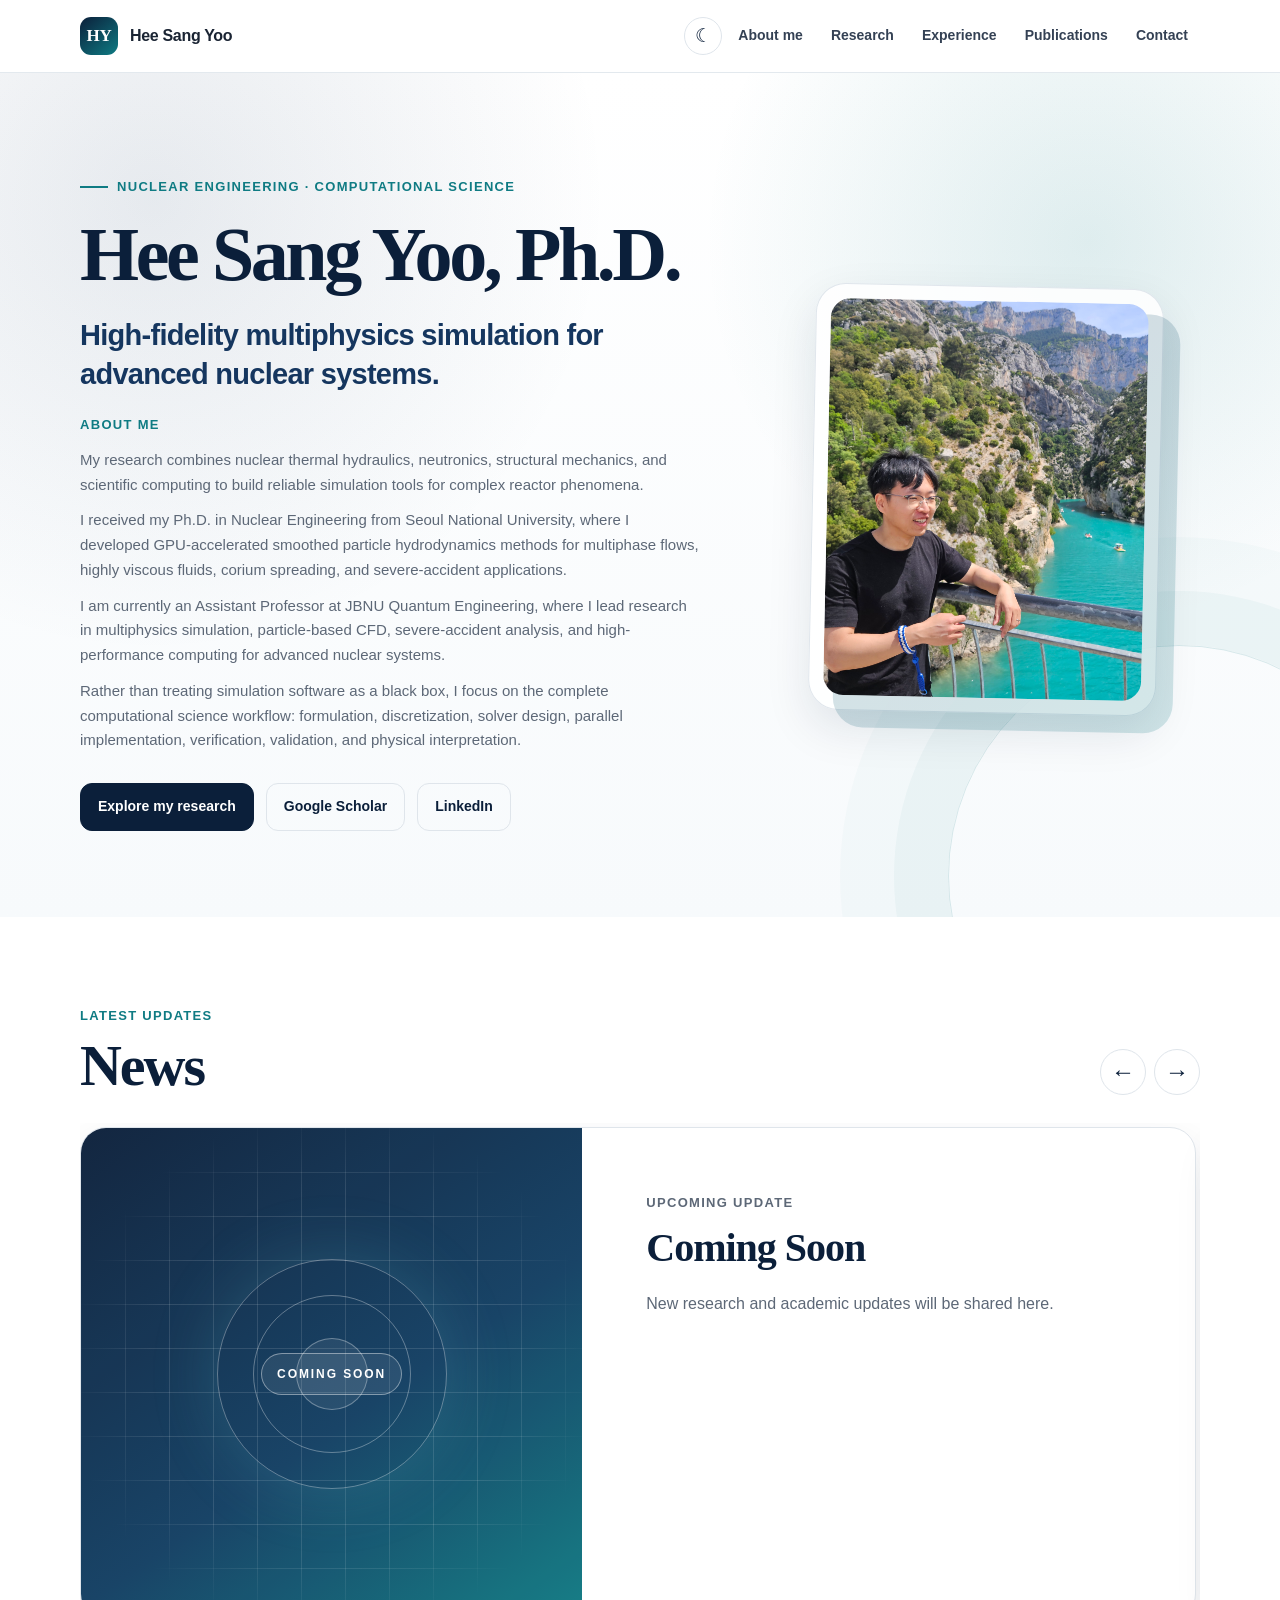
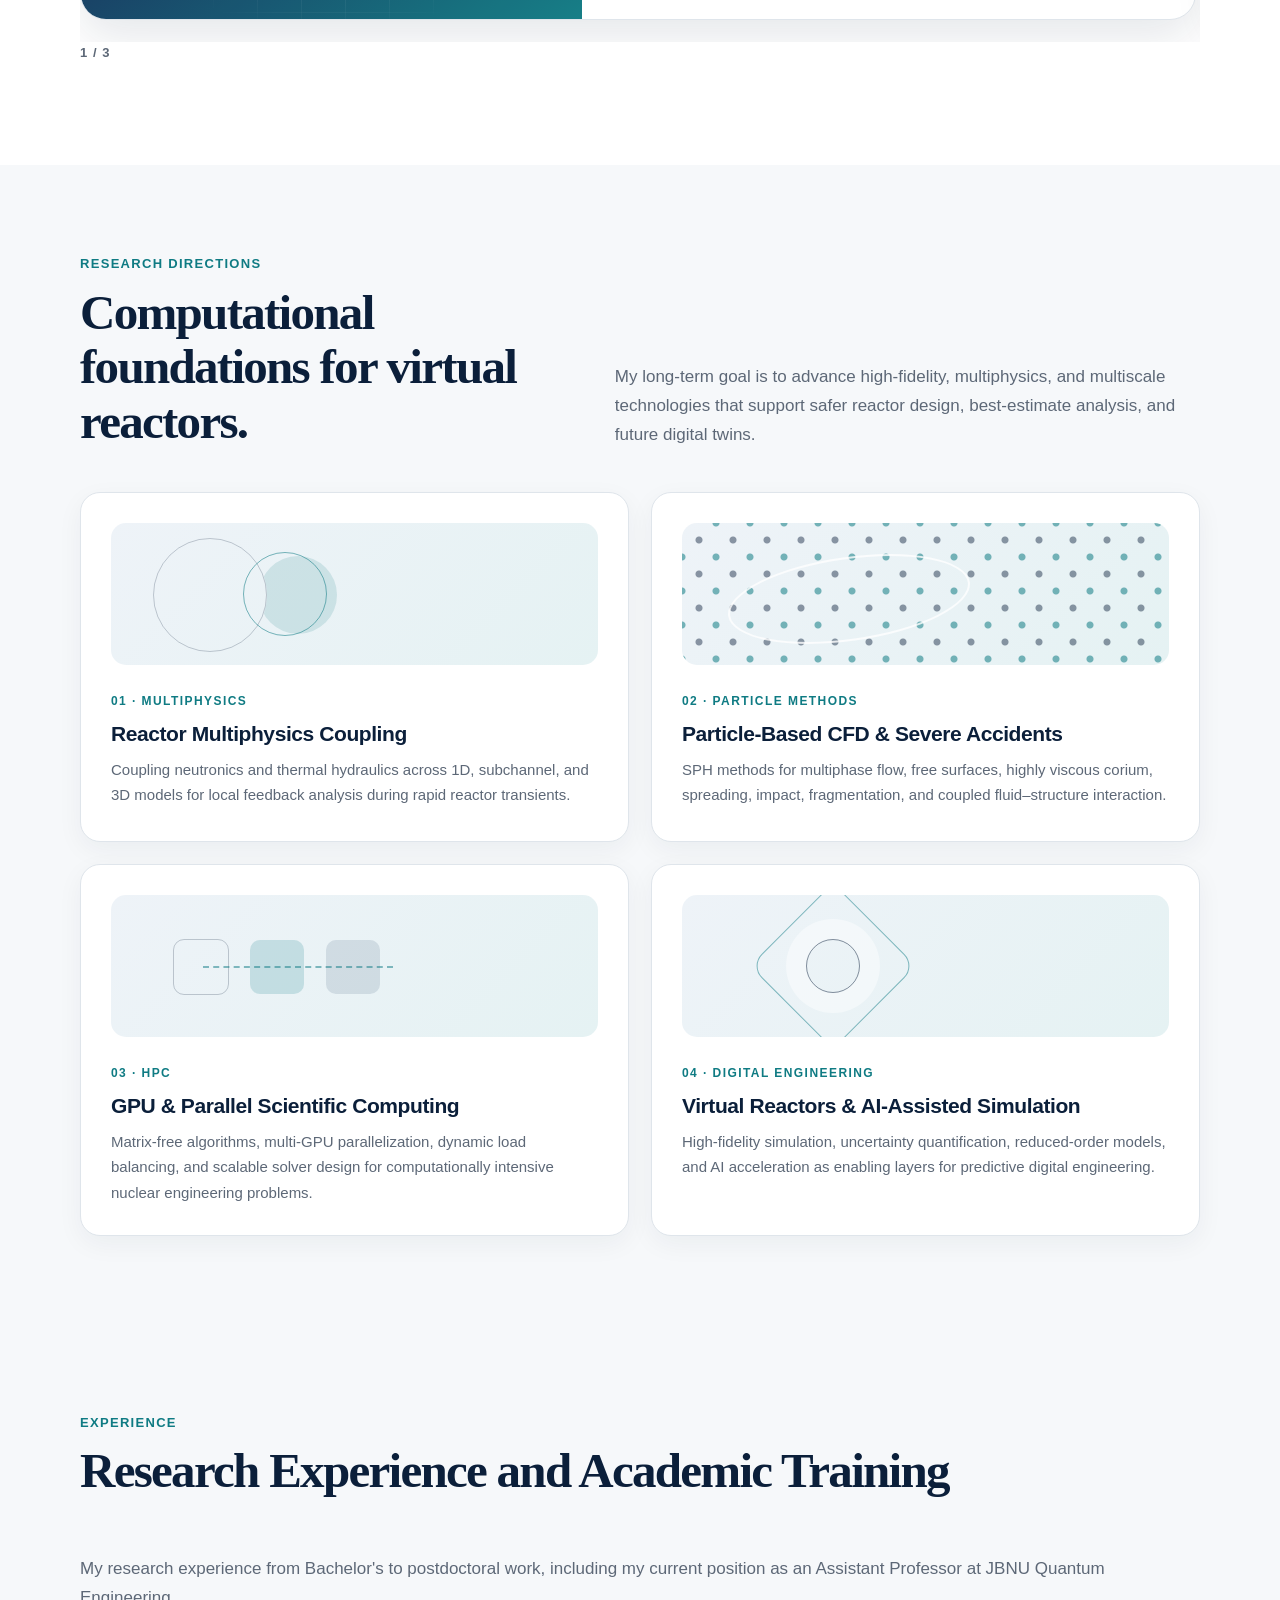
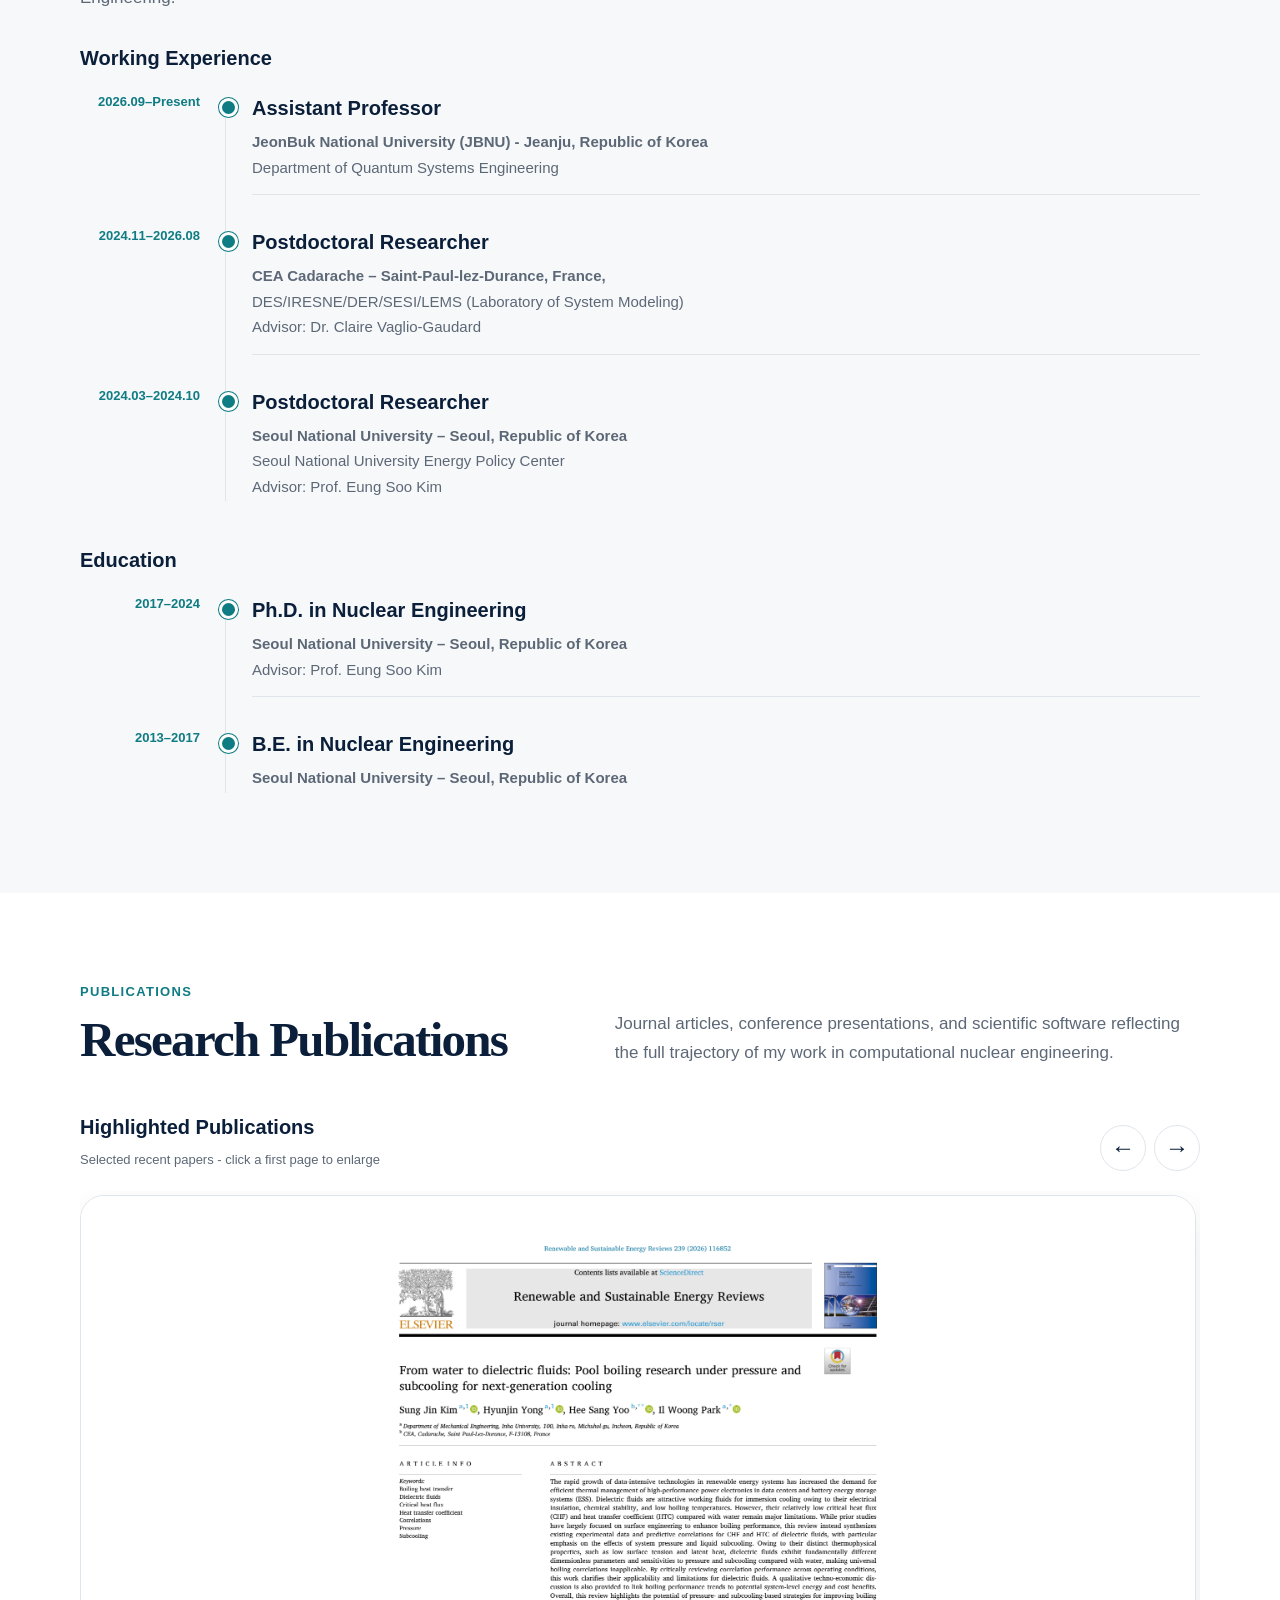
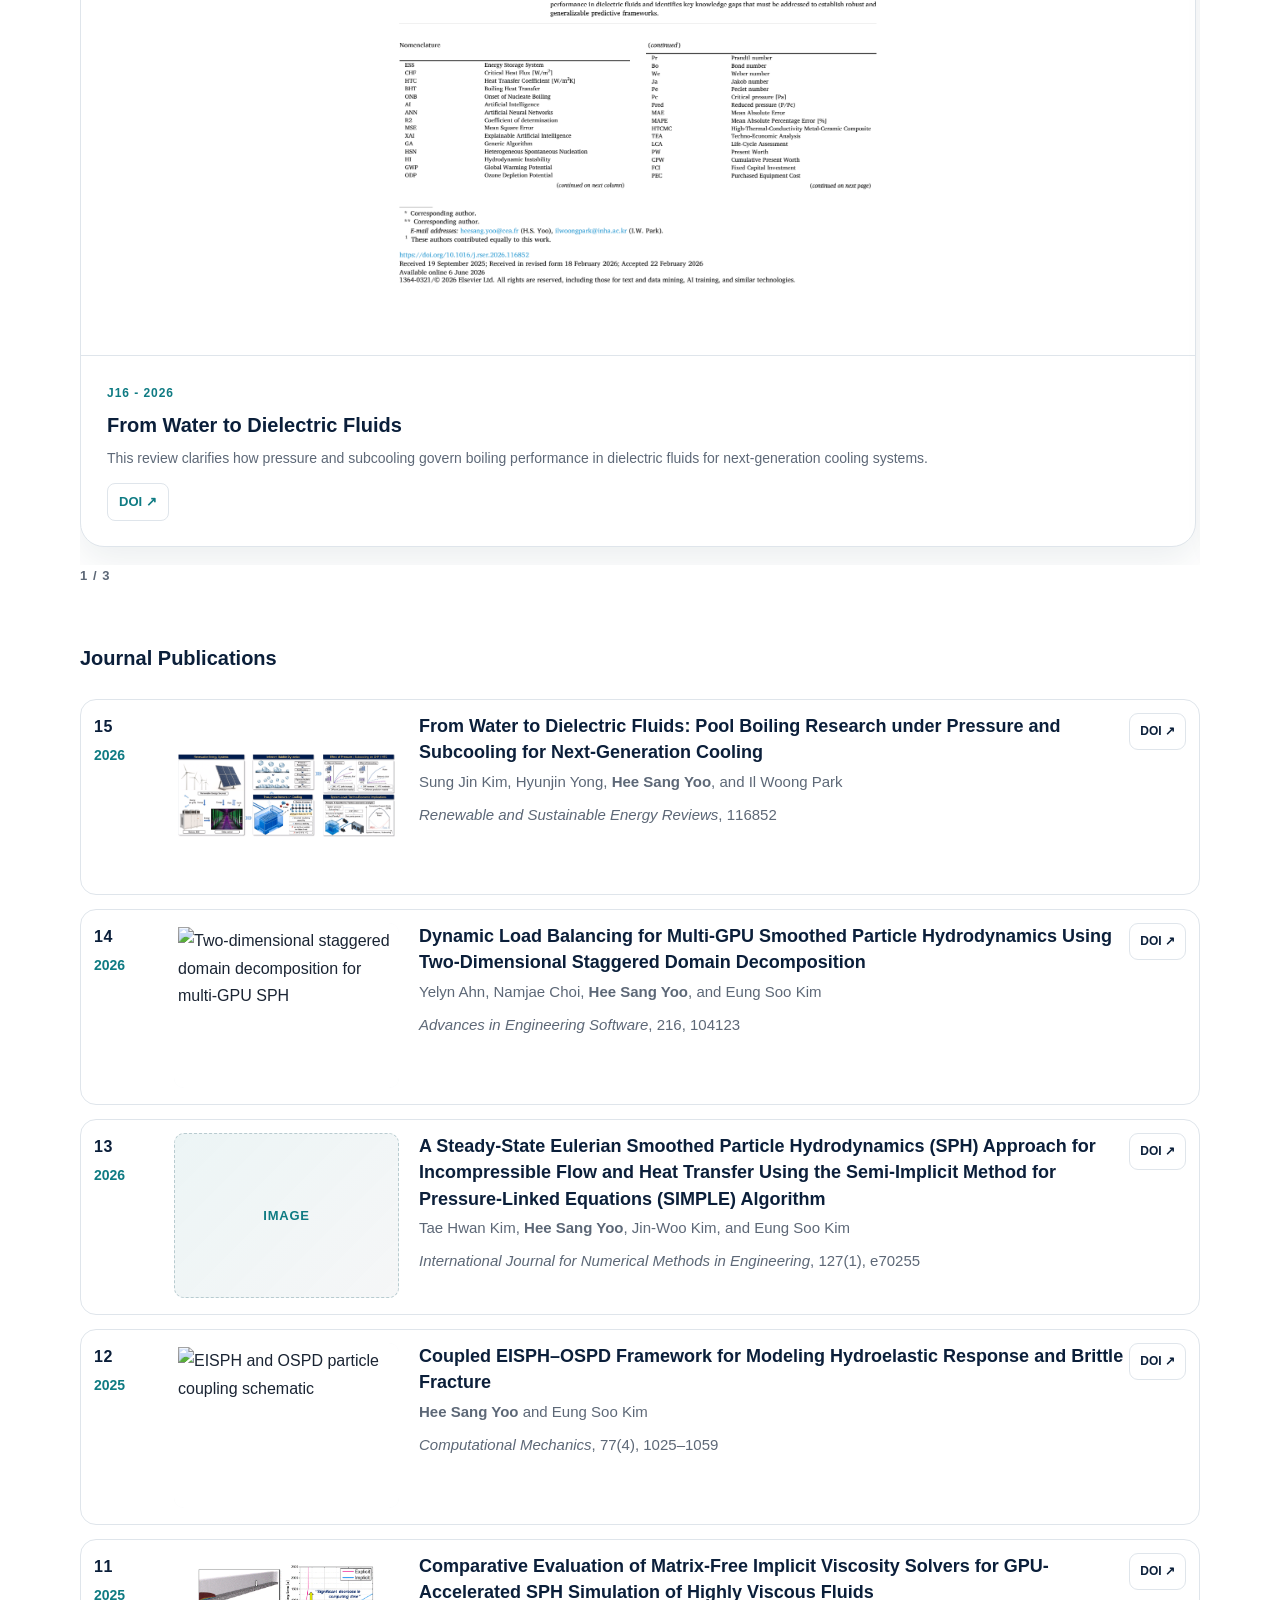
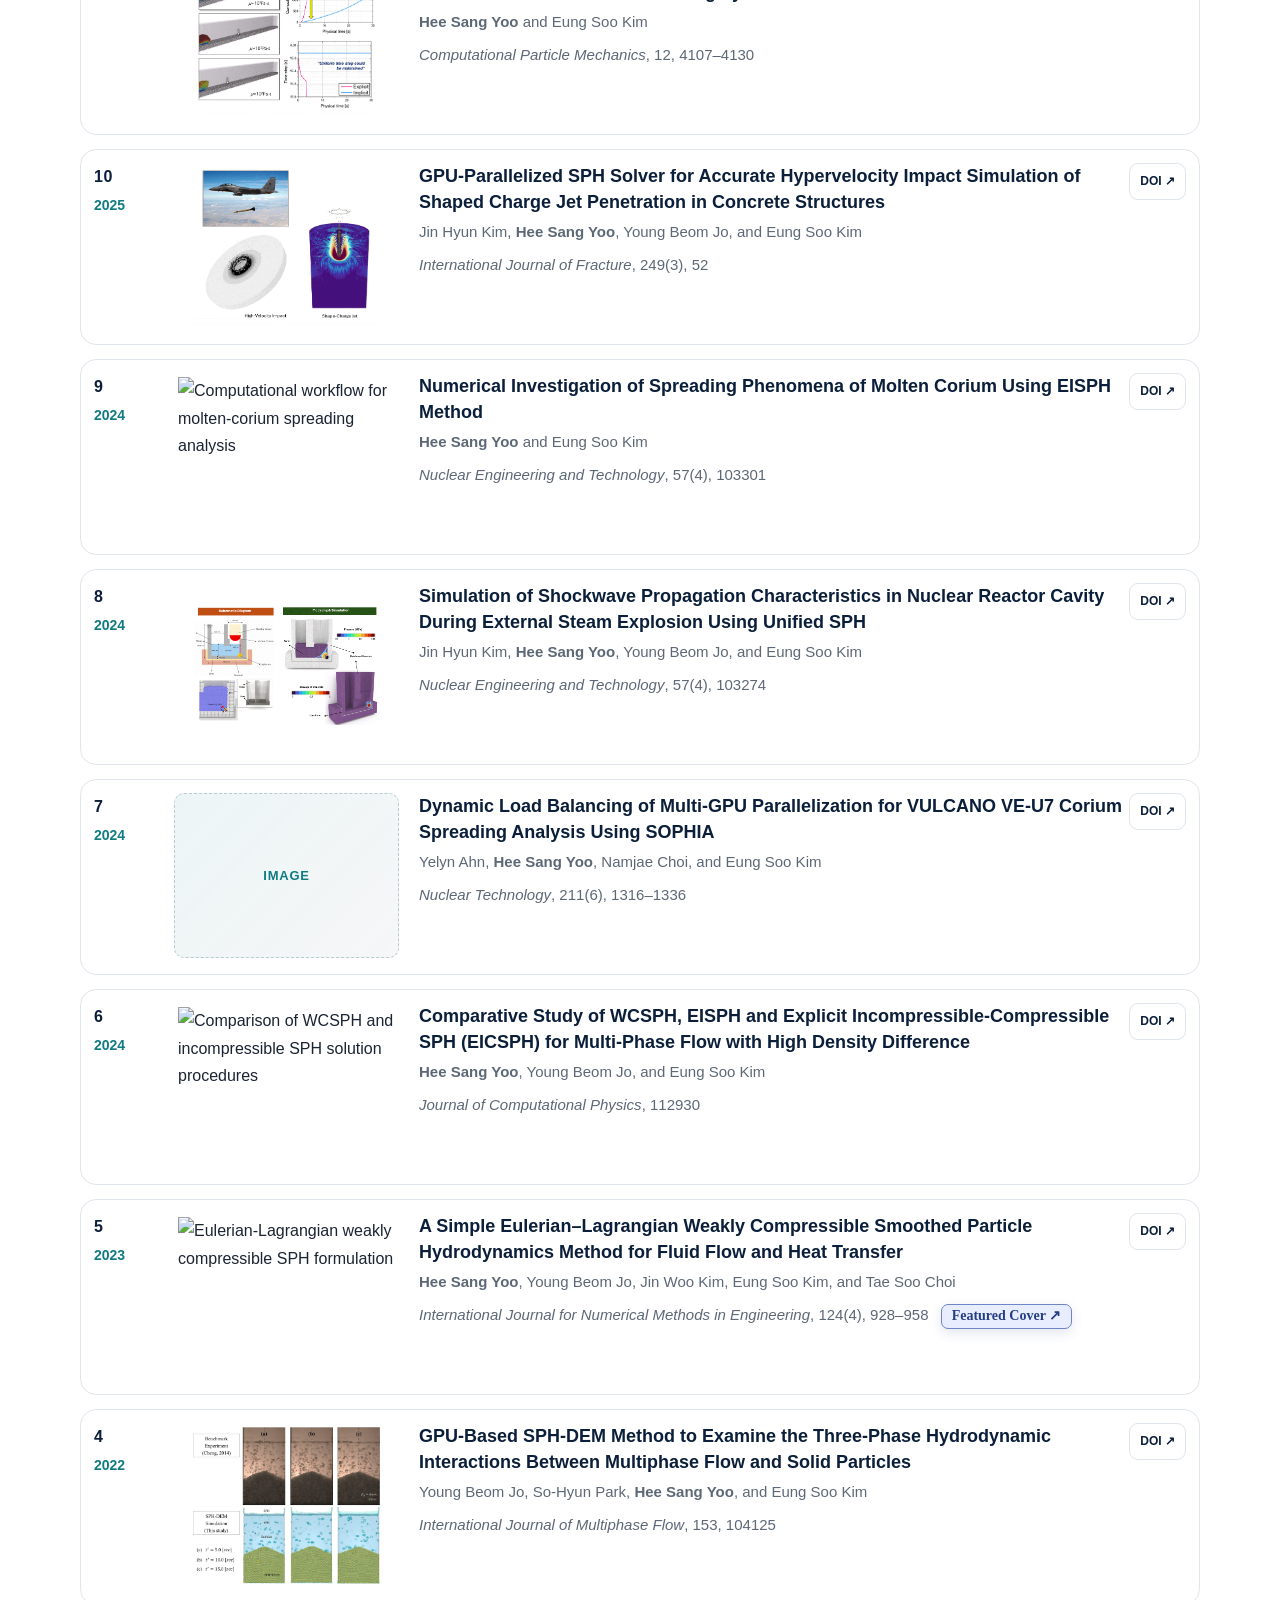
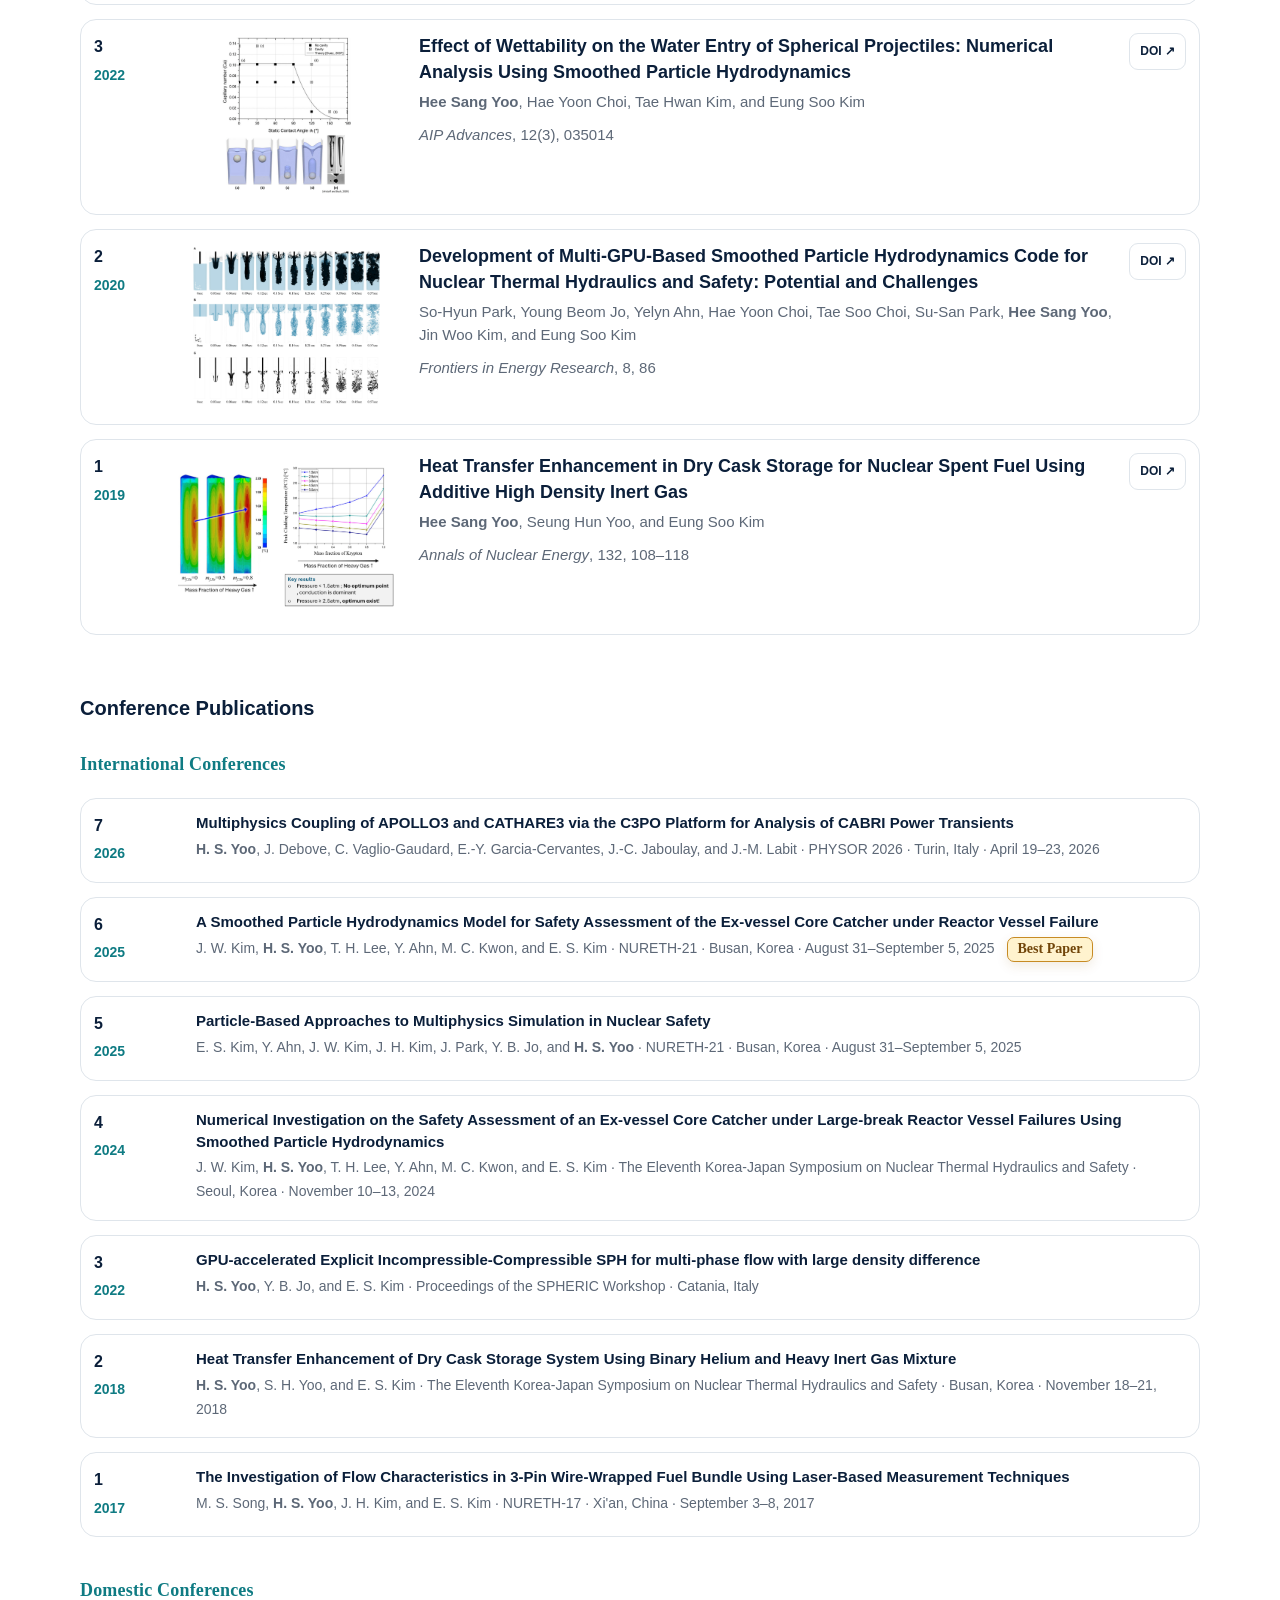
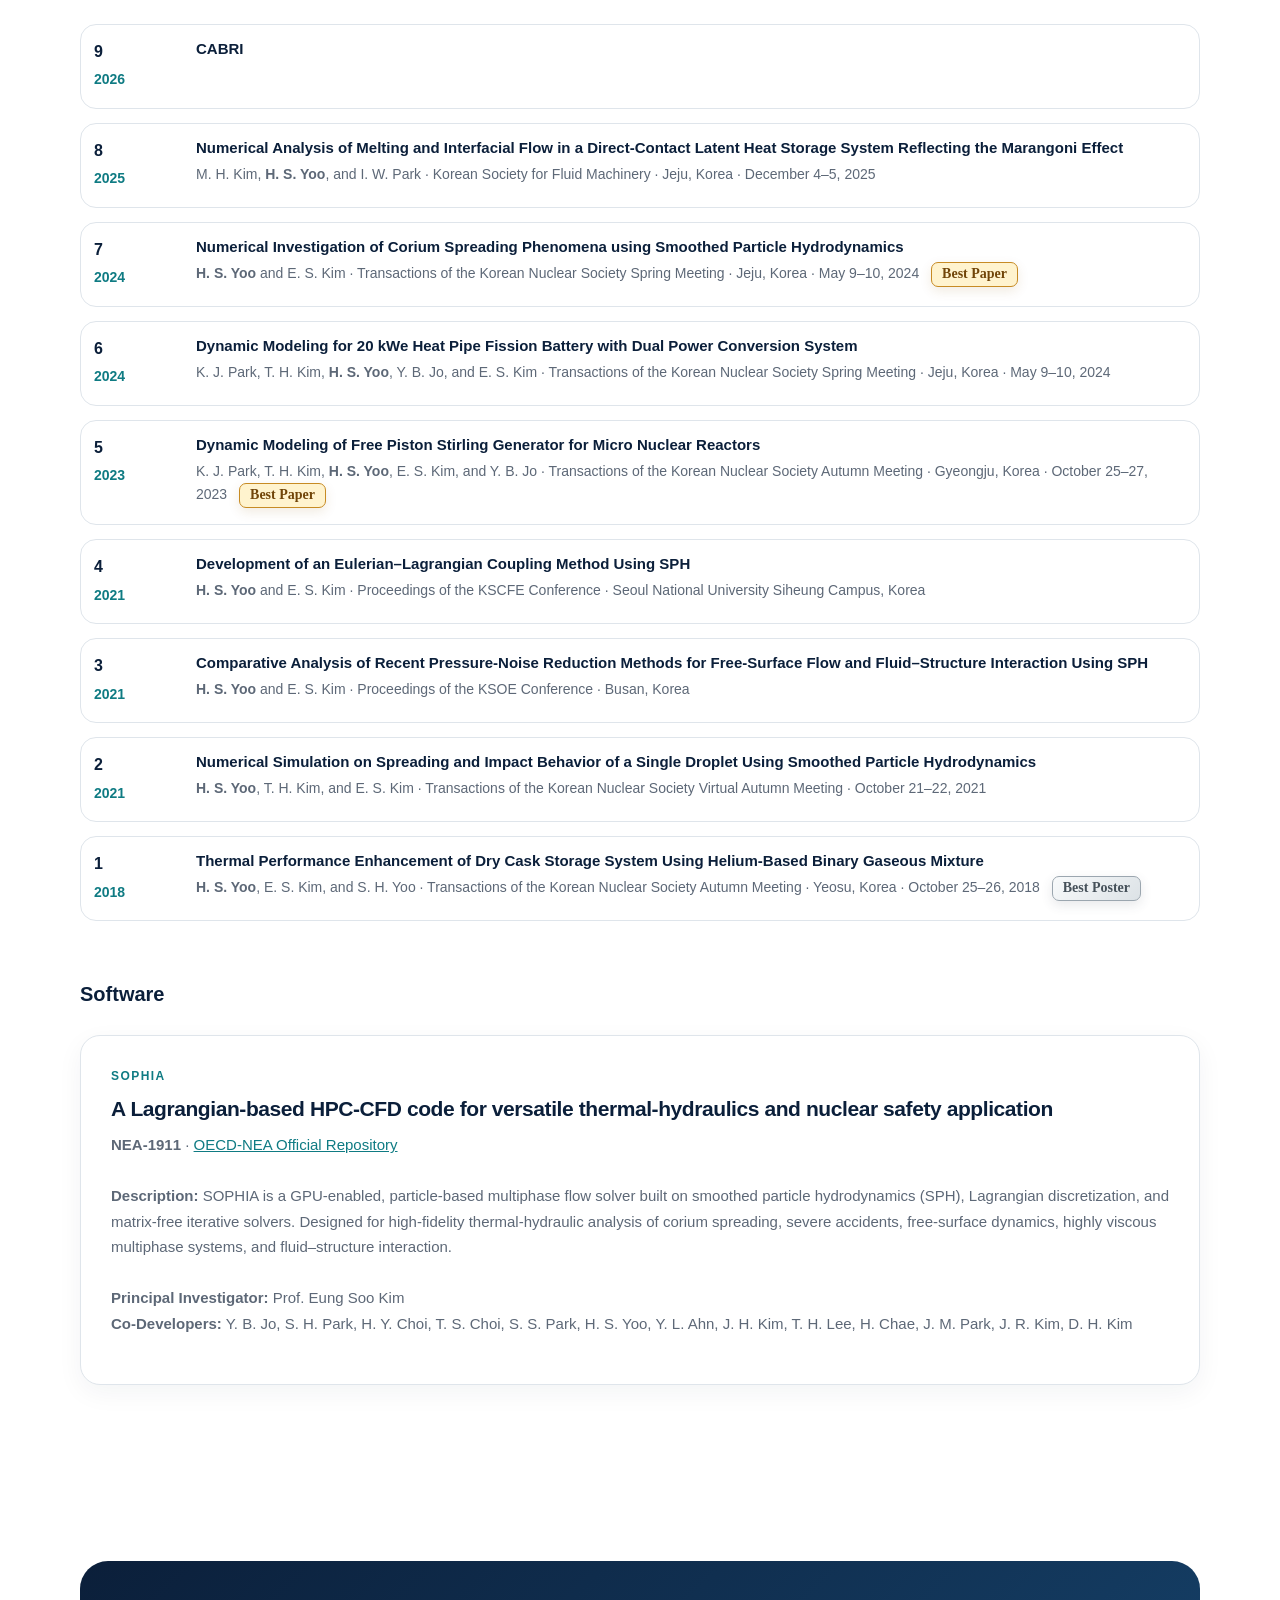
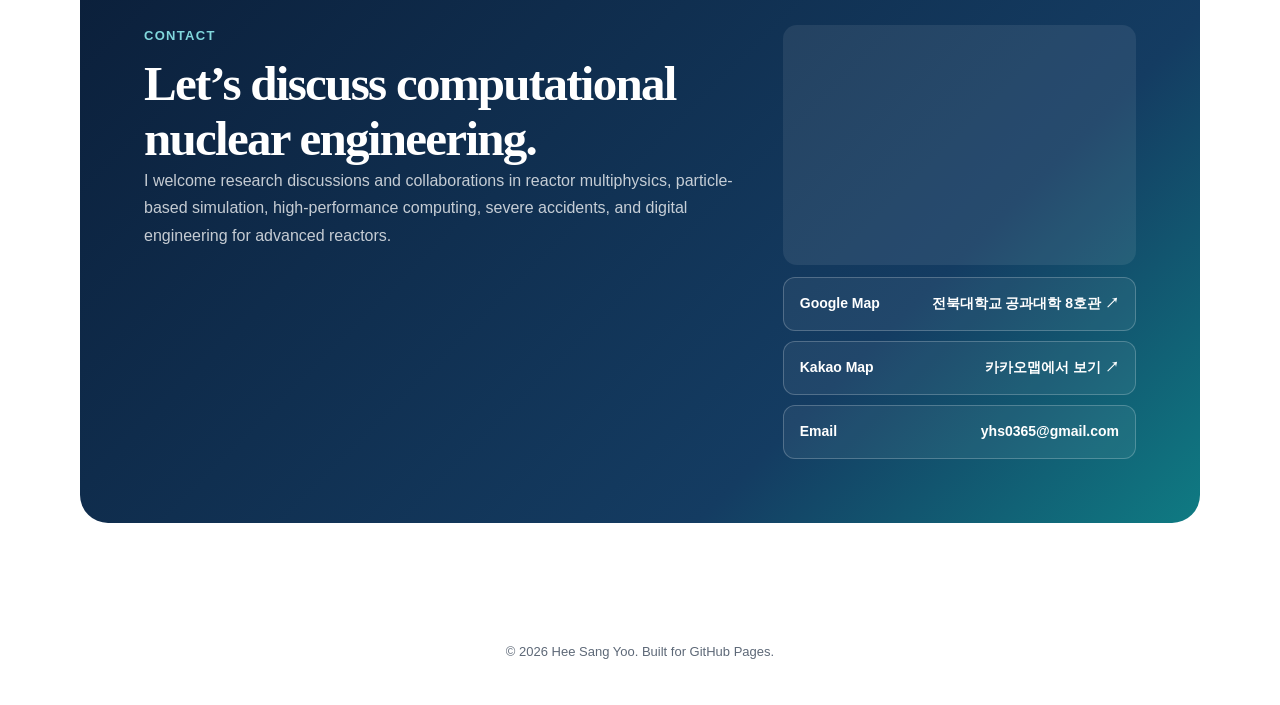
==== commit d4fb5fd1: "changefewthings changefewfeatureimages" ====
--- a/index.html
+++ b/index.html
@@ -717,6 +717,14 @@
       font-size: 17px;
     }
 
+    .conference-group-heading {
+      margin: 0 0 18px;
+      color: var(--teal);
+      font-family: Georgia, "Times New Roman", serif;
+      font-size: 18px;
+      letter-spacing: .01em;
+    }
+
     #experience .section-heading {
       grid-template-columns: 1fr;
       margin-bottom: 28px;
@@ -914,9 +922,7 @@
 
     .featured-paper {
       flex: 0 0 100%;
-      display: grid;
-      grid-template-columns: minmax(320px, .82fr) 1.18fr;
-      align-items: stretch;
+      display: block;
       min-width: 0;
       overflow: hidden;
       border: 1px solid var(--line);
@@ -927,9 +933,9 @@
     }
 
     .featured-paper-page {
-      height: 570px;
+      height: min(760px, 78vw);
       overflow: hidden;
-      border-right: 1px solid var(--line);
+      border-bottom: 1px solid var(--line);
       background: var(--surface-soft);
     }
 
@@ -948,12 +954,8 @@
     }
 
     .featured-paper-meta {
-      display: flex;
-      flex-direction: column;
-      align-items: flex-start;
-      justify-content: center;
       margin: 0;
-      padding: clamp(34px, 6vw, 70px);
+      padding: 22px 26px 25px;
     }
 
     .featured-paper-meta span {
@@ -964,14 +966,25 @@
     }
 
     .featured-paper-meta h4 {
-      margin: 10px 0 24px;
+      margin: 7px 0 8px;
       color: var(--navy);
-      font-family: Georgia, "Times New Roman", serif;
-      font-size: clamp(28px, 4vw, 42px);
-      line-height: 1.18;
+      font-size: 20px;
+      font-weight: 850;
+      line-height: 1.35;
+    }
+
+    .featured-paper-summary {
+      margin: 0 0 14px;
+      color: var(--muted);
+      font-size: 14px;
+      line-height: 1.6;
     }
 
     .featured-paper-meta a {
+      display: inline-block;
+      padding: 7px 11px;
+      border: 1px solid var(--line);
+      border-radius: 8px;
       color: var(--teal);
       font-size: 13px;
       font-weight: 800;
@@ -993,18 +1006,12 @@
         gap: 5px;
       }
 
-      .featured-paper {
-        grid-template-columns: 1fr;
+      .featured-paper-page {
+        height: min(620px, 118vw);
       }
 
-      .featured-paper-page {
-        height: min(520px, 118vw);
-        border-right: 0;
-        border-bottom: 1px solid var(--line);
-      }
-
       .featured-paper-meta {
-        padding: 30px 26px 34px;
+        padding: 20px 20px 23px;
       }
     }
 
@@ -1438,6 +1445,10 @@
 
     html[data-theme="dark"] .experience-subheading,
     html[data-theme="dark"] .publication-subheading {
+      color: #8ce1dc;
+    }
+
+    html[data-theme="dark"] .conference-group-heading {
       color: #8ce1dc;
     }
 
@@ -1686,7 +1697,7 @@
                 <span>COMING SOON</span>
               </div>
               <div class="highlight-copy">
-                <p class="section-kicker">News 3</p>
+                <p class="section-kicker">Upcoming Update</p>
                 <h3>Coming Soon</h3>
                 <p>New research and academic updates will be shared here.</p>
               </div>
@@ -1699,7 +1710,7 @@
                 <span>COMING SOON</span>
               </div>
               <div class="highlight-copy">
-                <p class="section-kicker">News 2</p>
+                <p class="section-kicker">Upcoming Update</p>
                 <h3>Coming Soon</h3>
                 <p>New research and academic updates will be shared here.</p>
               </div>
@@ -1710,8 +1721,8 @@
                 <img src="news/news1.webp" alt="Hee Sang Yoo presenting at PHYSOR 2026 in Turin">
               </div>
               <div class="highlight-copy">
-                <p class="section-kicker">News 1 · PHYSOR 2026</p>
-                <h3>Multiphysics coupling for CABRI power transients</h3>
+                <p class="section-kicker">PHYSOR 2026 · Turin, Italy</p>
+                <h3>I PRESENTED OUR WORK AT PHYSOR 2026 IN TURIN!</h3>
                 <p>
                   I was pleased to present “Multiphysics Coupling of APOLLO3 and CATHARE3 via the C3PO
                   Platform for Analysis of CABRI Power Transients” at PHYSOR 2026 in Turin, Italy.
@@ -1829,7 +1840,8 @@
               <div class="featured-paper-meta">
                 <span>J16 - 2026</span>
                 <h4>From Water to Dielectric Fluids</h4>
-                <a href="figure/publications/papers/%28J16%29%20Kim%20RSER%202026.pdf" target="_blank" rel="noopener">View paper &nearr;</a>
+                <p class="featured-paper-summary">This review clarifies how pressure and subcooling govern boiling performance in dielectric fluids for next-generation cooling systems.</p>
+                <a href="https://doi.org/10.1016/j.rser.2026.116852" target="_blank" rel="noopener">DOI &nearr;</a>
               </div>
             </article>
 
@@ -1840,7 +1852,8 @@
               <div class="featured-paper-meta">
                 <span>J15 - 2026</span>
                 <h4>Effects of Surface Characteristics of Oxidized Zircaloy-4</h4>
-                <a href="figure/publications/papers/%28J15%29%20Kim%20ICHMT%202026.pdf" target="_blank" rel="noopener">View paper &nearr;</a>
+                <p class="featured-paper-summary">The study reveals how oxide-layer thickness, wettability, and crack orientation govern pool-boiling heat transfer on Zircaloy-4.</p>
+                <a href="https://doi.org/10.1016/j.icheatmasstransfer.2026.111277" target="_blank" rel="noopener">DOI &nearr;</a>
               </div>
             </article>
 
@@ -1851,7 +1864,8 @@
               <div class="featured-paper-meta">
                 <span>J14 - 2026</span>
                 <h4>Dynamic Load Balancing for Multi-GPU SPH</h4>
-                <a href="figure/publications/papers/%28J14%29%20Ahn%202025%20software.pdf" target="_blank" rel="noopener">View paper &nearr;</a>
+                <p class="featured-paper-summary">A two-dimensional staggered domain-decomposition strategy improves load balance and scalability for large multi-GPU SPH simulations.</p>
+                <a href="https://doi.org/10.1016/j.advengsoft.2026.104123" target="_blank" rel="noopener">DOI &nearr;</a>
               </div>
             </article>
           </div>
@@ -1952,127 +1966,30 @@
           </li>
         </ol>
 
-        <h3 class="publication-subheading" id="conferences" style="margin: 56px 0 24px;">Conference Presentations</h3>
+        <h3 class="publication-subheading" id="conferences" style="margin: 56px 0 24px;">Conference Publications</h3>
+
+        <h4 class="conference-group-heading">International Conferences</h4>
         <ol class="publication-list" style="font-size: 14px;">
-          <li class="publication-item">
-            <div class="publication-year"><span class="publication-number">15</span>2026</div>
-            <div>
-              <p class="publication-title" style="font-size: 15px;">Multiphysics Coupling of APOLLO3 and CATHARE3 via the C3PO Platform for Analysis of CABRI Power Transients</p>
-              <p class="publication-meta"><strong>H. S. Yoo</strong>, J. Debove, C. Vaglio-Gaudard, E.-Y. Garcia-Cervantes, J.-C. Jaboulay, and J.-M. Labit · PHYSOR 2026 · Turin, Italy · April 19–23, 2026</p>
-            </div>
-          </li>
-
-          <li class="publication-item">
-            <div class="publication-year"><span class="publication-number">14</span>2025</div>
-            <div>
-              <p class="publication-title" style="font-size: 15px;">A Smoothed Particle Hydrodynamics Model for Safety Assessment of the Ex-vessel Core Catcher under Reactor Vessel Failure</p>
-              <p class="publication-meta">J. W. Kim, <strong>H. S. Yoo</strong>, T. H. Lee, Y. Ahn, M. C. Kwon, and E. S. Kim · NURETH-21 · Busan, Korea · August 31–September 5, 2025 <span class="best-paper-badge">Best Paper</span></p>
-            </div>
-          </li>
-
-          <li class="publication-item">
-            <div class="publication-year"><span class="publication-number">13</span>2025</div>
-            <div>
-              <p class="publication-title" style="font-size: 15px;">Particle-Based Approaches to Multiphysics Simulation in Nuclear Safety</p>
-              <p class="publication-meta">E. S. Kim, Y. Ahn, J. W. Kim, J. H. Kim, J. Park, Y. B. Jo, and <strong>H. S. Yoo</strong> · NURETH-21 · Busan, Korea · August 31–September 5, 2025</p>
-            </div>
-          </li>
-
-          <li class="publication-item">
-            <div class="publication-year"><span class="publication-number">12</span>2025</div>
-            <div>
-              <p class="publication-title" style="font-size: 15px;">Numerical Analysis of Melting and Interfacial Flow in a Direct-Contact Latent Heat Storage System Reflecting the Marangoni Effect</p>
-              <p class="publication-meta">M. H. Kim, <strong>H. S. Yoo</strong>, and I. W. Park · Korean Society for Fluid Machinery · Jeju, Korea · December 4–5, 2025 · In Korean</p>
-            </div>
-          </li>
-
-          <li class="publication-item">
-            <div class="publication-year"><span class="publication-number">11</span>2024</div>
-            <div>
-              <p class="publication-title" style="font-size: 15px;">Numerical Investigation on the Safety Assessment of an Ex-vessel Core Catcher under Large-break Reactor Vessel Failures Using Smoothed Particle Hydrodynamics</p>
-              <p class="publication-meta">J. W. Kim, <strong>H. S. Yoo</strong>, T. H. Lee, Y. Ahn, M. C. Kwon, and E. S. Kim · The Eleventh Korea-Japan Symposium on Nuclear Thermal Hydraulics and Safety · Seoul, Korea · November 10–13, 2024</p>
-            </div>
-          </li>
-
-          <li class="publication-item">
-            <div class="publication-year"><span class="publication-number">10</span>2024</div>
-            <div>
-              <p class="publication-title" style="font-size: 15px;">Numerical Investigation of Corium Spreading Phenomena using Smoothed Particle Hydrodynamics</p>
-              <p class="publication-meta"><strong>H. S. Yoo</strong> and E. S. Kim · Transactions of the Korean Nuclear Society Spring Meeting · Jeju, Korea · May 9–10, 2024 · In Korean <span class="best-paper-badge">Best Paper</span></p>
-            </div>
-          </li>
-
-          <li class="publication-item">
-            <div class="publication-year"><span class="publication-number">9</span>2024</div>
-            <div>
-              <p class="publication-title" style="font-size: 15px;">Dynamic Modeling for 20 kWe Heat Pipe Fission Battery with Dual Power Conversion System</p>
-              <p class="publication-meta">K. J. Park, T. H. Kim, <strong>H. S. Yoo</strong>, Y. B. Jo, and E. S. Kim · Transactions of the Korean Nuclear Society Spring Meeting · Jeju, Korea · May 9–10, 2024 · In Korean</p>
-            </div>
-          </li>
-
-          <li class="publication-item">
-            <div class="publication-year"><span class="publication-number">8</span>2023</div>
-            <div>
-              <p class="publication-title" style="font-size: 15px;">Dynamic Modeling of Free Piston Stirling Generator for Micro Nuclear Reactors</p>
-              <p class="publication-meta">K. J. Park, T. H. Kim, <strong>H. S. Yoo</strong>, E. S. Kim, and Y. B. Jo · Transactions of the Korean Nuclear Society Autumn Meeting · Gyeongju, Korea · October 25–27, 2023 · In Korean <span class="best-paper-badge">Best Paper</span></p>
-            </div>
-          </li>
-
-          <li class="publication-item">
-            <div class="publication-year"><span class="publication-number">7</span>2022</div>
-            <div>
-              <p class="publication-title" style="font-size: 15px;">GPU-accelerated Explicit Incompressible-Compressible SPH for multi-phase flow with large density difference</p>
-              <p class="publication-meta"><strong>H. S. Yoo</strong>, Y. B. Jo, and E. S. Kim · Proceedings of the SPHERIC Workshop · Catania, Italy</p>
-            </div>
-          </li>
-
-          <li class="publication-item">
-            <div class="publication-year"><span class="publication-number">6</span>2021</div>
-            <div>
-              <p class="publication-title" style="font-size: 15px;">Development of an Eulerian–Lagrangian Coupling Method Using SPH</p>
-              <p class="publication-meta"><strong>H. S. Yoo</strong> and E. S. Kim · Proceedings of the KSCFE Conference · Seoul National University Siheung Campus, Korea · In Korean</p>
-            </div>
-          </li>
-
-          <li class="publication-item">
-            <div class="publication-year"><span class="publication-number">5</span>2021</div>
-            <div>
-              <p class="publication-title" style="font-size: 15px;">omparative Analysis of Recent Pressure-Noise Reduction Methods for Free-Surface Flow and Fluid–Structure Interaction Using SPH</p>
-              <p class="publication-meta"><strong>H. S. Yoo</strong> and E. S. Kim · Proceedings of the KSOE Conference · Busan, Korea · In Korean</p>
-            </div>
-          </li>
-
-          <li class="publication-item">
-            <div class="publication-year"><span class="publication-number">4</span>2021</div>
-            <div>
-              <p class="publication-title" style="font-size: 15px;">Numerical Simulation on Spreading and Impact Behavior of a Single Droplet Using Smoothed Particle Hydrodynamics</p>
-              <p class="publication-meta"><strong>H. S. Yoo</strong>, T. H. Kim, and E. S. Kim · Transactions of the Korean Nuclear Society Virtual Autumn Meeting · October 21–22, 2021 · In Korean</p>
-            </div>
-          </li>
-
-          <li class="publication-item">
-            <div class="publication-year"><span class="publication-number">3</span>2018</div>
-            <div>
-              <p class="publication-title" style="font-size: 15px;">Heat Transfer Enhancement of Dry Cask Storage System Using Binary Helium and Heavy Inert Gas Mixture</p>
-              <p class="publication-meta"><strong>H. S. Yoo</strong>, S. H. Yoo, and E. S. Kim · The Eleventh Korea-Japan Symposium on Nuclear Thermal Hydraulics and Safety · Busan, Korea · November 18–21, 2018</p>
-            </div>
-          </li>
-
-          <li class="publication-item">
-            <div class="publication-year"><span class="publication-number">2</span>2018</div>
-            <div>
-              <p class="publication-title" style="font-size: 15px;">Thermal Performance Enhancement of Dry Cask Storage System Using Helium-Based Binary Gaseous Mixture</p>
-              <p class="publication-meta"><strong>H. S. Yoo</strong>, E. S. Kim, and S. H. Yoo · Transactions of the Korean Nuclear Society Autumn Meeting · Yeosu, Korea · October 25–26, 2018 · In Korean <span class="best-poster-badge">Best Poster</span></p>
-            </div>
-          </li>
-
-          <li class="publication-item">
-            <div class="publication-year"><span class="publication-number">1</span>2017</div>
-            <div>
-              <p class="publication-title" style="font-size: 15px;">The Investigation of Flow Characteristics in 3-Pin Wire-Wrapped Fuel Bundle Using Laser-Based Measurement Techniques</p>
-              <p class="publication-meta">M. S. Song, <strong>H. S. Yoo</strong>, J. H. Kim, and E. S. Kim · NURETH-17 · Xi'an, China · September 3–8, 2017</p>
-            </div>
-          </li>
+          <li class="publication-item"><div class="publication-year"><span class="publication-number">7</span>2026</div><div><p class="publication-title" style="font-size: 15px;">Multiphysics Coupling of APOLLO3 and CATHARE3 via the C3PO Platform for Analysis of CABRI Power Transients</p><p class="publication-meta"><strong>H. S. Yoo</strong>, J. Debove, C. Vaglio-Gaudard, E.-Y. Garcia-Cervantes, J.-C. Jaboulay, and J.-M. Labit · PHYSOR 2026 · Turin, Italy · April 19–23, 2026</p></div></li>
+          <li class="publication-item"><div class="publication-year"><span class="publication-number">6</span>2025</div><div><p class="publication-title" style="font-size: 15px;">A Smoothed Particle Hydrodynamics Model for Safety Assessment of the Ex-vessel Core Catcher under Reactor Vessel Failure</p><p class="publication-meta">J. W. Kim, <strong>H. S. Yoo</strong>, T. H. Lee, Y. Ahn, M. C. Kwon, and E. S. Kim · NURETH-21 · Busan, Korea · August 31–September 5, 2025 <span class="best-paper-badge">Best Paper</span></p></div></li>
+          <li class="publication-item"><div class="publication-year"><span class="publication-number">5</span>2025</div><div><p class="publication-title" style="font-size: 15px;">Particle-Based Approaches to Multiphysics Simulation in Nuclear Safety</p><p class="publication-meta">E. S. Kim, Y. Ahn, J. W. Kim, J. H. Kim, J. Park, Y. B. Jo, and <strong>H. S. Yoo</strong> · NURETH-21 · Busan, Korea · August 31–September 5, 2025</p></div></li>
+          <li class="publication-item"><div class="publication-year"><span class="publication-number">4</span>2024</div><div><p class="publication-title" style="font-size: 15px;">Numerical Investigation on the Safety Assessment of an Ex-vessel Core Catcher under Large-break Reactor Vessel Failures Using Smoothed Particle Hydrodynamics</p><p class="publication-meta">J. W. Kim, <strong>H. S. Yoo</strong>, T. H. Lee, Y. Ahn, M. C. Kwon, and E. S. Kim · The Eleventh Korea-Japan Symposium on Nuclear Thermal Hydraulics and Safety · Seoul, Korea · November 10–13, 2024</p></div></li>
+          <li class="publication-item"><div class="publication-year"><span class="publication-number">3</span>2022</div><div><p class="publication-title" style="font-size: 15px;">GPU-accelerated Explicit Incompressible-Compressible SPH for multi-phase flow with large density difference</p><p class="publication-meta"><strong>H. S. Yoo</strong>, Y. B. Jo, and E. S. Kim · Proceedings of the SPHERIC Workshop · Catania, Italy</p></div></li>
+          <li class="publication-item"><div class="publication-year"><span class="publication-number">2</span>2018</div><div><p class="publication-title" style="font-size: 15px;">Heat Transfer Enhancement of Dry Cask Storage System Using Binary Helium and Heavy Inert Gas Mixture</p><p class="publication-meta"><strong>H. S. Yoo</strong>, S. H. Yoo, and E. S. Kim · The Eleventh Korea-Japan Symposium on Nuclear Thermal Hydraulics and Safety · Busan, Korea · November 18–21, 2018</p></div></li>
+          <li class="publication-item"><div class="publication-year"><span class="publication-number">1</span>2017</div><div><p class="publication-title" style="font-size: 15px;">The Investigation of Flow Characteristics in 3-Pin Wire-Wrapped Fuel Bundle Using Laser-Based Measurement Techniques</p><p class="publication-meta">M. S. Song, <strong>H. S. Yoo</strong>, J. H. Kim, and E. S. Kim · NURETH-17 · Xi'an, China · September 3–8, 2017</p></div></li>
+        </ol>
+
+        <h4 class="conference-group-heading" style="margin-top: 38px;">Domestic Conferences</h4>
+        <ol class="publication-list" style="font-size: 14px;">
+          <li class="publication-item"><div class="publication-year"><span class="publication-number">9</span>2026</div><div><p class="publication-title" style="font-size: 15px;">CABRI</p></div></li>
+          <li class="publication-item"><div class="publication-year"><span class="publication-number">8</span>2025</div><div><p class="publication-title" style="font-size: 15px;">Numerical Analysis of Melting and Interfacial Flow in a Direct-Contact Latent Heat Storage System Reflecting the Marangoni Effect</p><p class="publication-meta">M. H. Kim, <strong>H. S. Yoo</strong>, and I. W. Park · Korean Society for Fluid Machinery · Jeju, Korea · December 4–5, 2025</p></div></li>
+          <li class="publication-item"><div class="publication-year"><span class="publication-number">7</span>2024</div><div><p class="publication-title" style="font-size: 15px;">Numerical Investigation of Corium Spreading Phenomena using Smoothed Particle Hydrodynamics</p><p class="publication-meta"><strong>H. S. Yoo</strong> and E. S. Kim · Transactions of the Korean Nuclear Society Spring Meeting · Jeju, Korea · May 9–10, 2024 <span class="best-paper-badge">Best Paper</span></p></div></li>
+          <li class="publication-item"><div class="publication-year"><span class="publication-number">6</span>2024</div><div><p class="publication-title" style="font-size: 15px;">Dynamic Modeling for 20 kWe Heat Pipe Fission Battery with Dual Power Conversion System</p><p class="publication-meta">K. J. Park, T. H. Kim, <strong>H. S. Yoo</strong>, Y. B. Jo, and E. S. Kim · Transactions of the Korean Nuclear Society Spring Meeting · Jeju, Korea · May 9–10, 2024</p></div></li>
+          <li class="publication-item"><div class="publication-year"><span class="publication-number">5</span>2023</div><div><p class="publication-title" style="font-size: 15px;">Dynamic Modeling of Free Piston Stirling Generator for Micro Nuclear Reactors</p><p class="publication-meta">K. J. Park, T. H. Kim, <strong>H. S. Yoo</strong>, E. S. Kim, and Y. B. Jo · Transactions of the Korean Nuclear Society Autumn Meeting · Gyeongju, Korea · October 25–27, 2023 <span class="best-paper-badge">Best Paper</span></p></div></li>
+          <li class="publication-item"><div class="publication-year"><span class="publication-number">4</span>2021</div><div><p class="publication-title" style="font-size: 15px;">Development of an Eulerian–Lagrangian Coupling Method Using SPH</p><p class="publication-meta"><strong>H. S. Yoo</strong> and E. S. Kim · Proceedings of the KSCFE Conference · Seoul National University Siheung Campus, Korea</p></div></li>
+          <li class="publication-item"><div class="publication-year"><span class="publication-number">3</span>2021</div><div><p class="publication-title" style="font-size: 15px;">Comparative Analysis of Recent Pressure-Noise Reduction Methods for Free-Surface Flow and Fluid–Structure Interaction Using SPH</p><p class="publication-meta"><strong>H. S. Yoo</strong> and E. S. Kim · Proceedings of the KSOE Conference · Busan, Korea</p></div></li>
+          <li class="publication-item"><div class="publication-year"><span class="publication-number">2</span>2021</div><div><p class="publication-title" style="font-size: 15px;">Numerical Simulation on Spreading and Impact Behavior of a Single Droplet Using Smoothed Particle Hydrodynamics</p><p class="publication-meta"><strong>H. S. Yoo</strong>, T. H. Kim, and E. S. Kim · Transactions of the Korean Nuclear Society Virtual Autumn Meeting · October 21–22, 2021</p></div></li>
+          <li class="publication-item"><div class="publication-year"><span class="publication-number">1</span>2018</div><div><p class="publication-title" style="font-size: 15px;">Thermal Performance Enhancement of Dry Cask Storage System Using Helium-Based Binary Gaseous Mixture</p><p class="publication-meta"><strong>H. S. Yoo</strong>, E. S. Kim, and S. H. Yoo · Transactions of the Korean Nuclear Society Autumn Meeting · Yeosu, Korea · October 25–26, 2018 <span class="best-poster-badge">Best Poster</span></p></div></li>
         </ol>
 
         <h3 class="publication-subheading" id="software" style="margin: 56px 0 24px;">Software</h3>
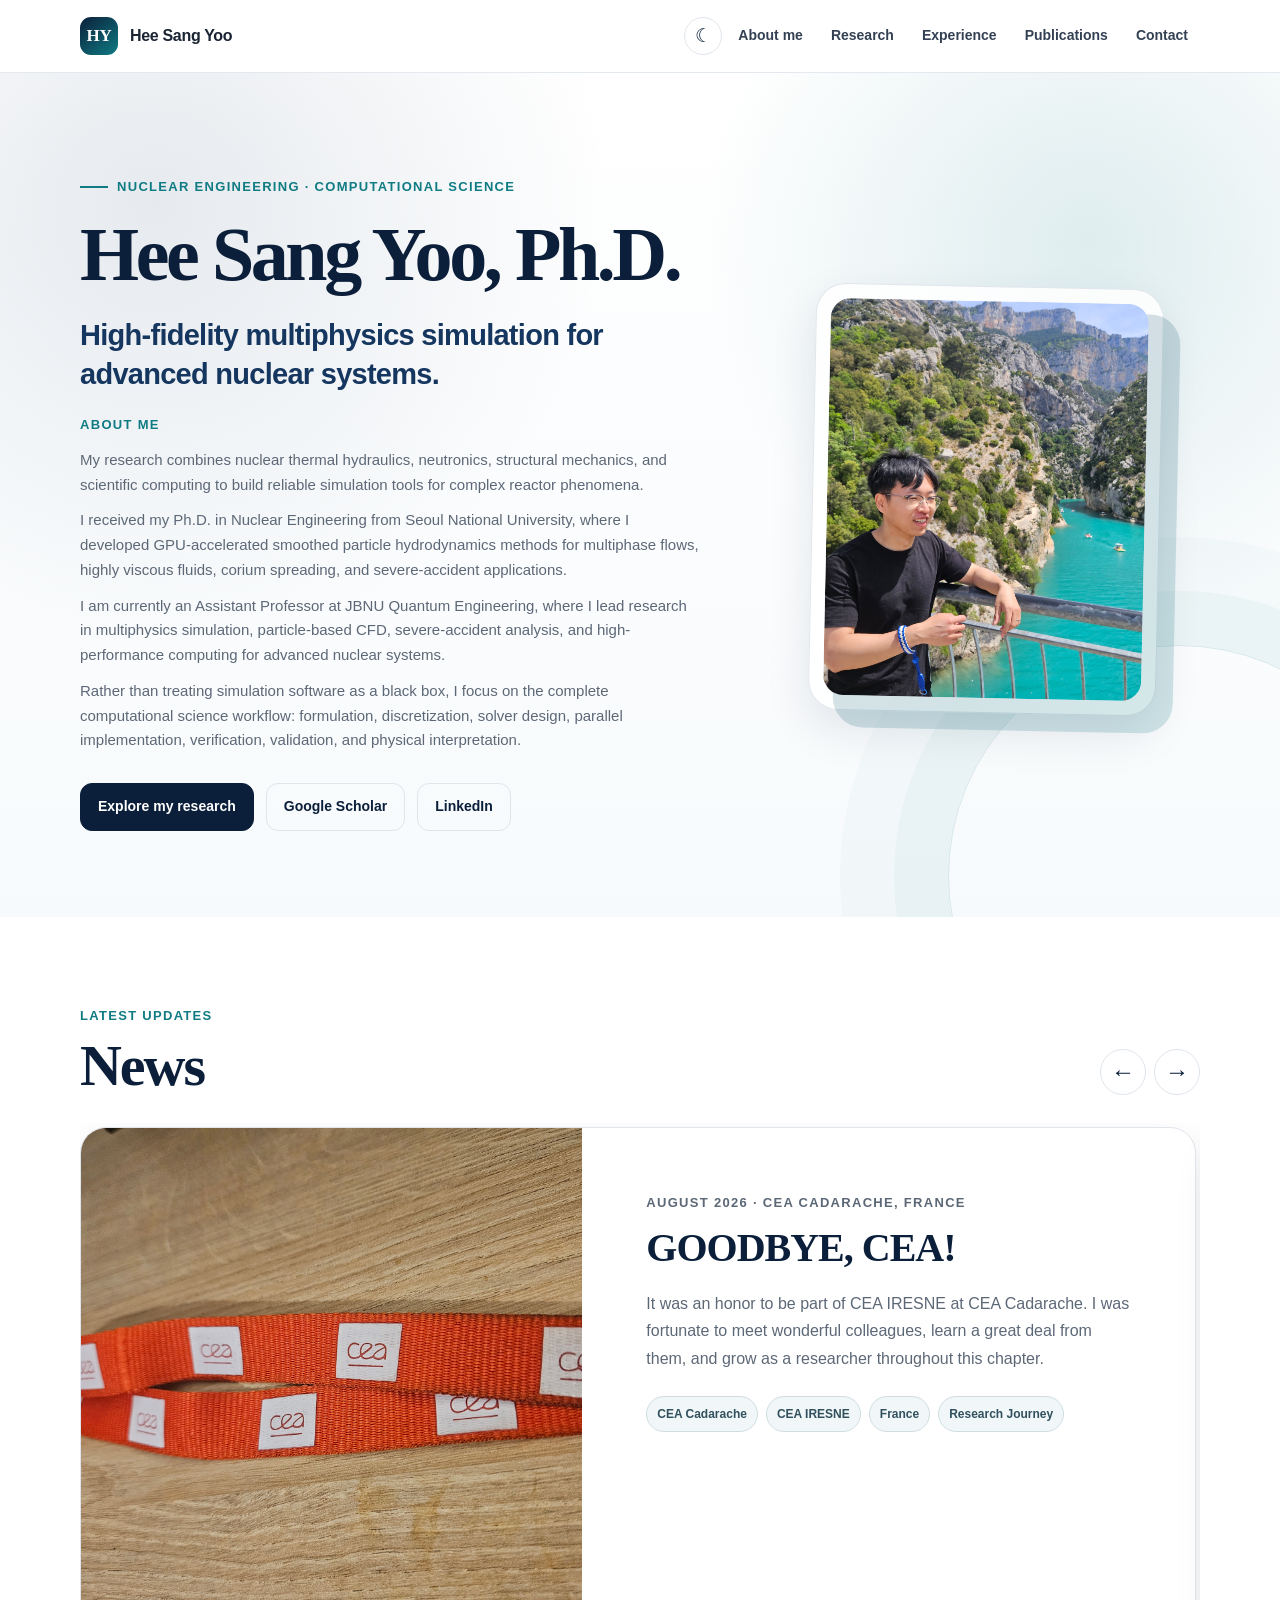
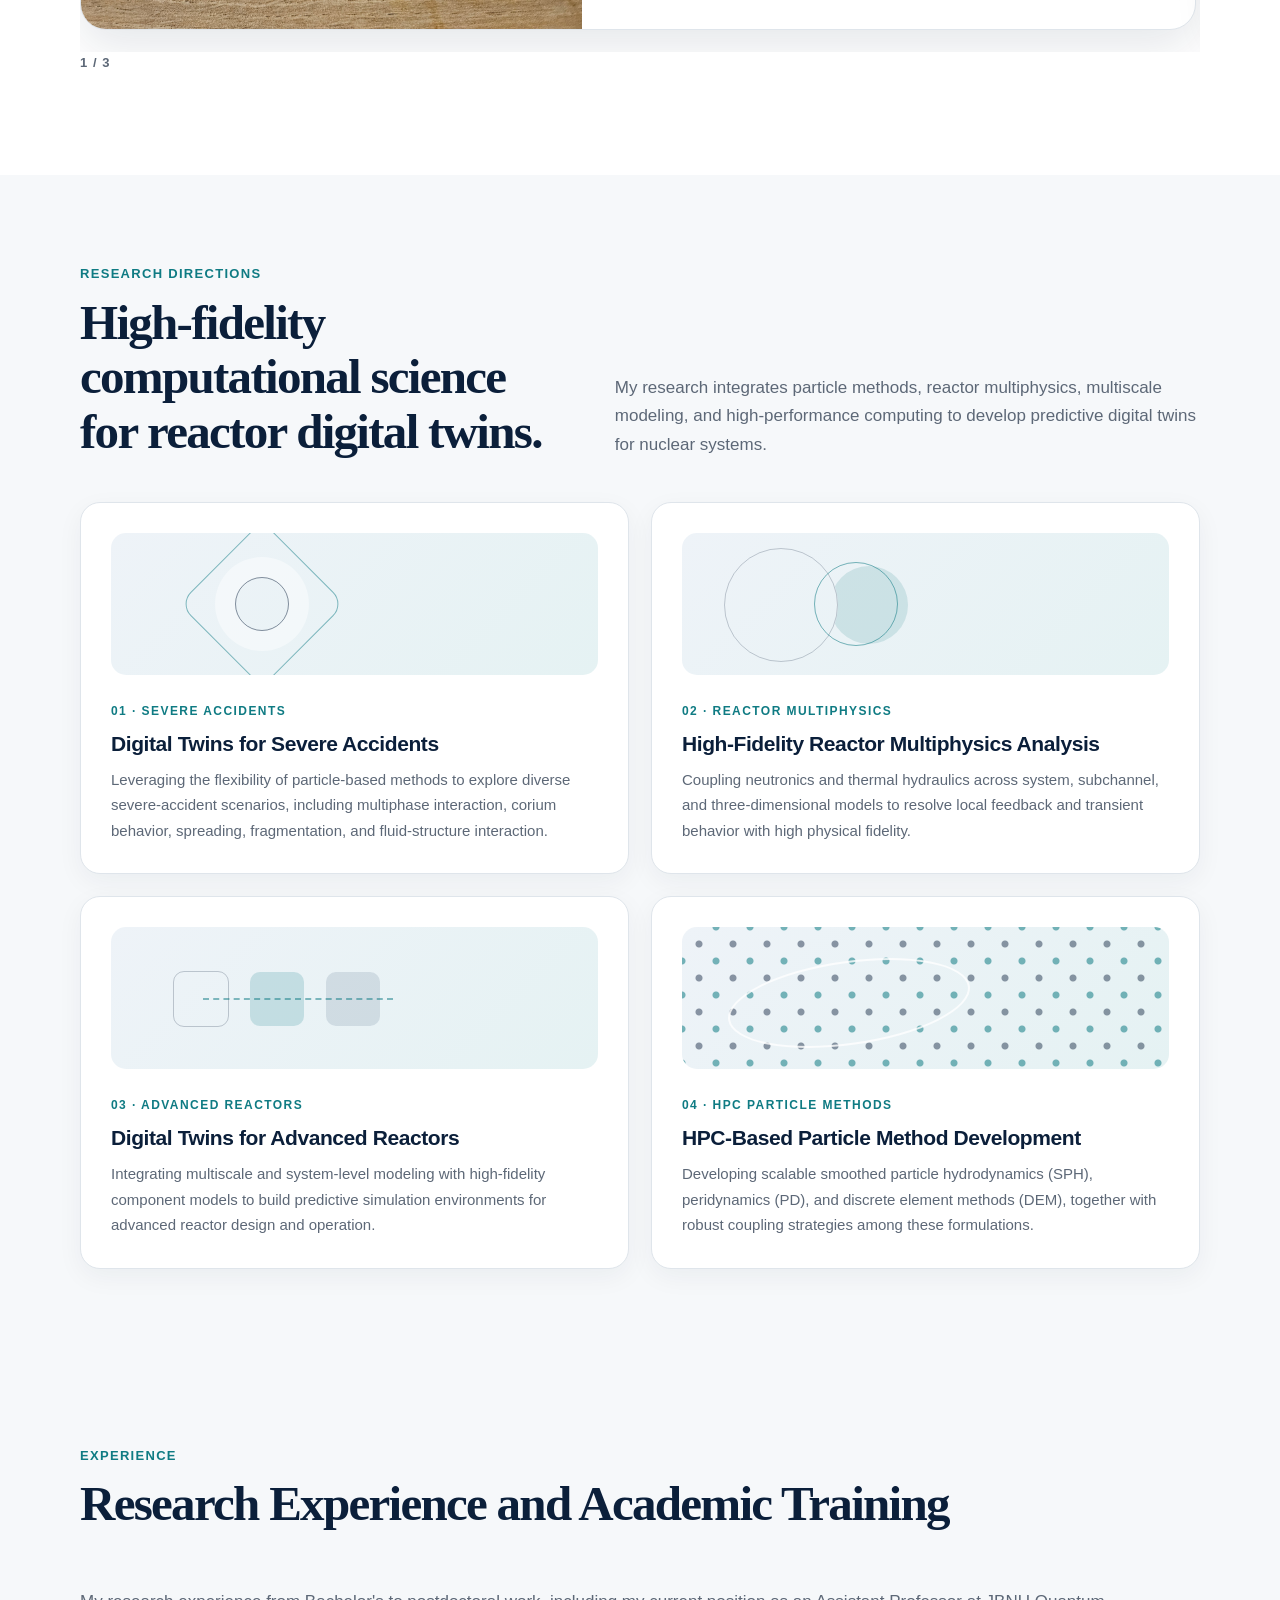
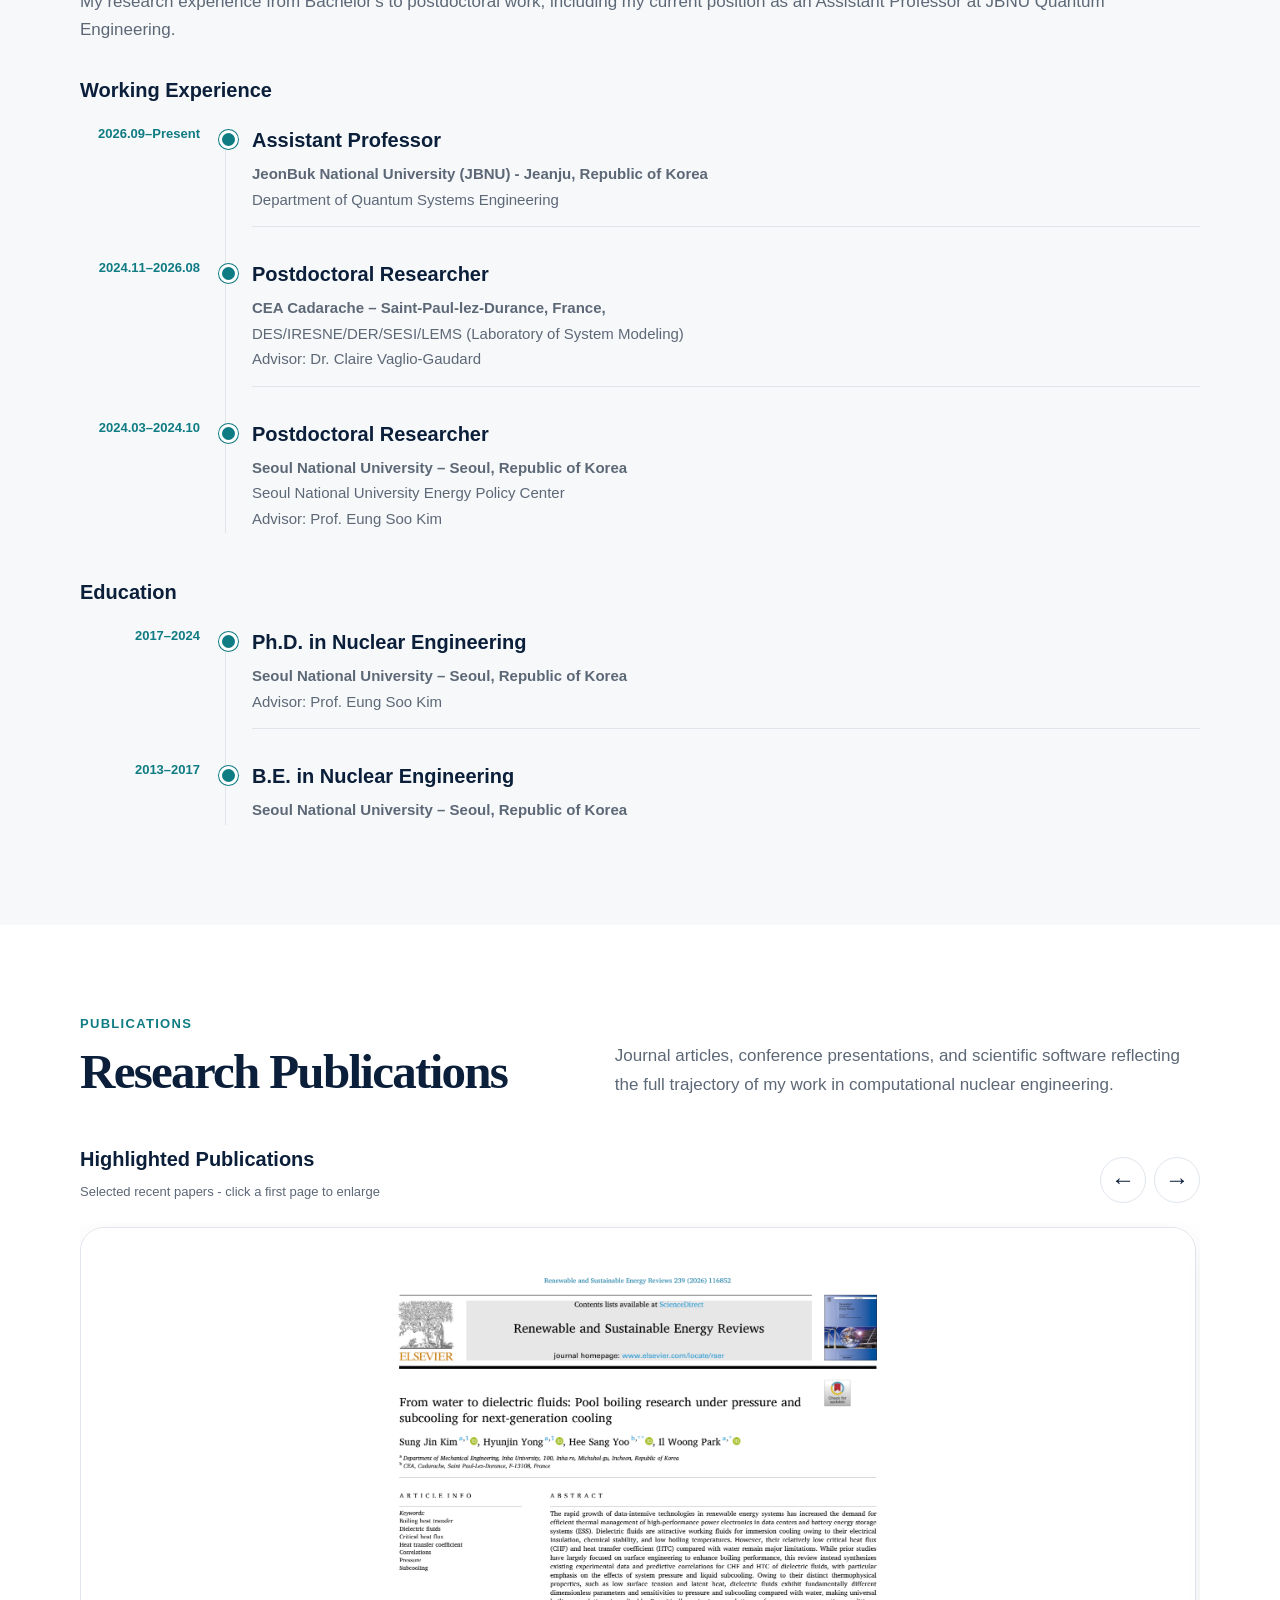
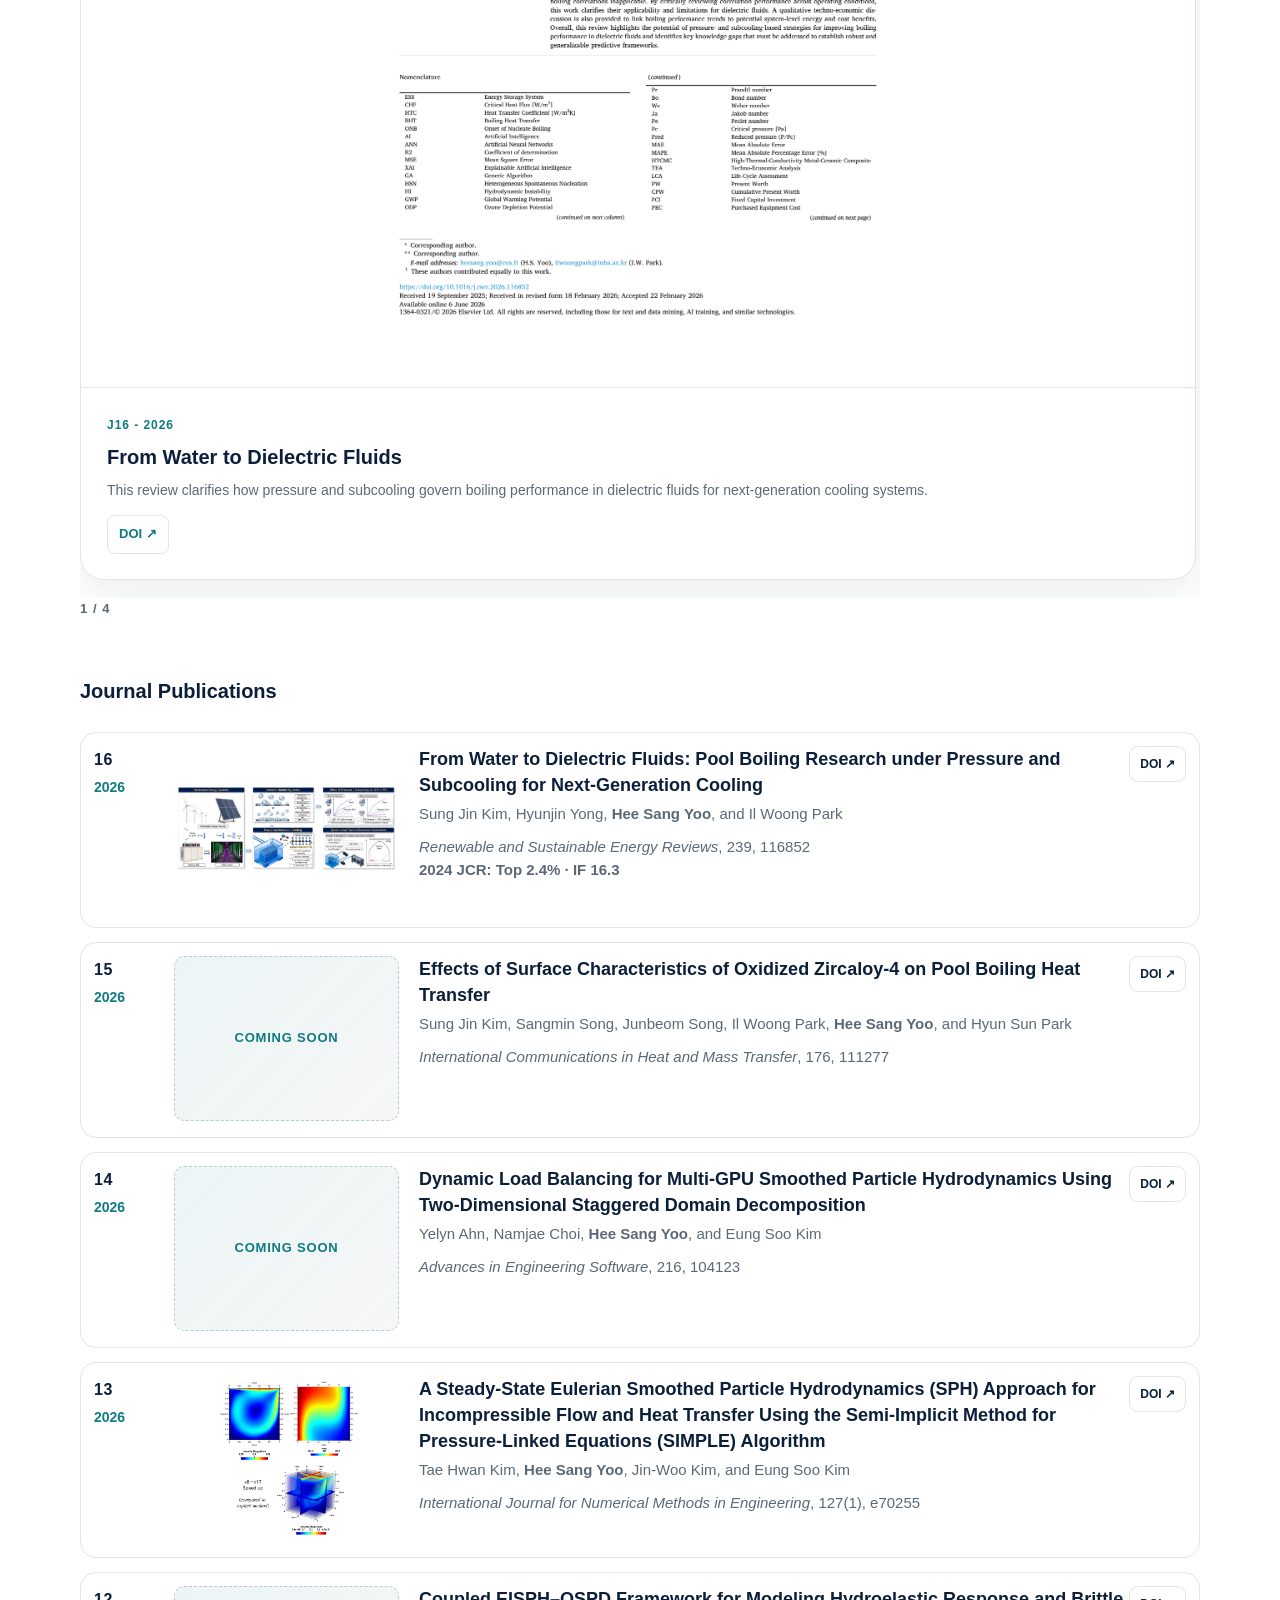
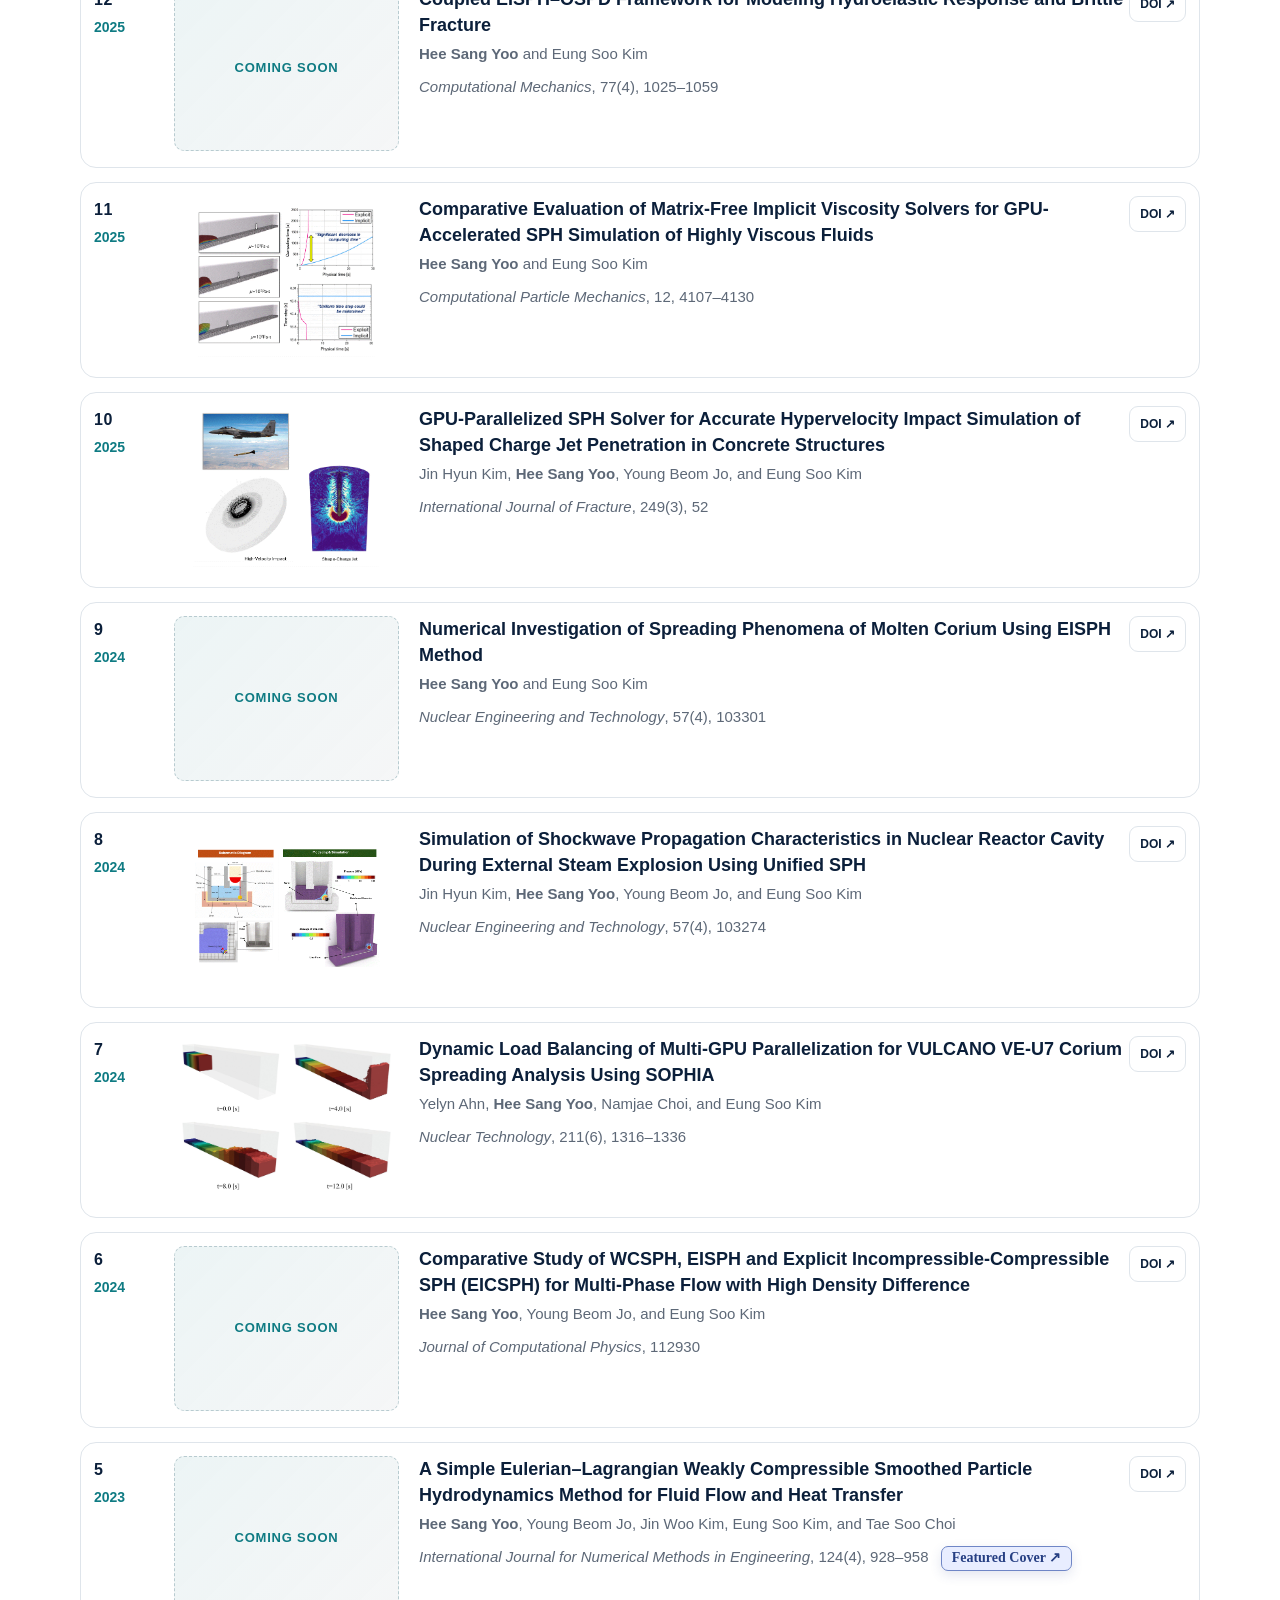
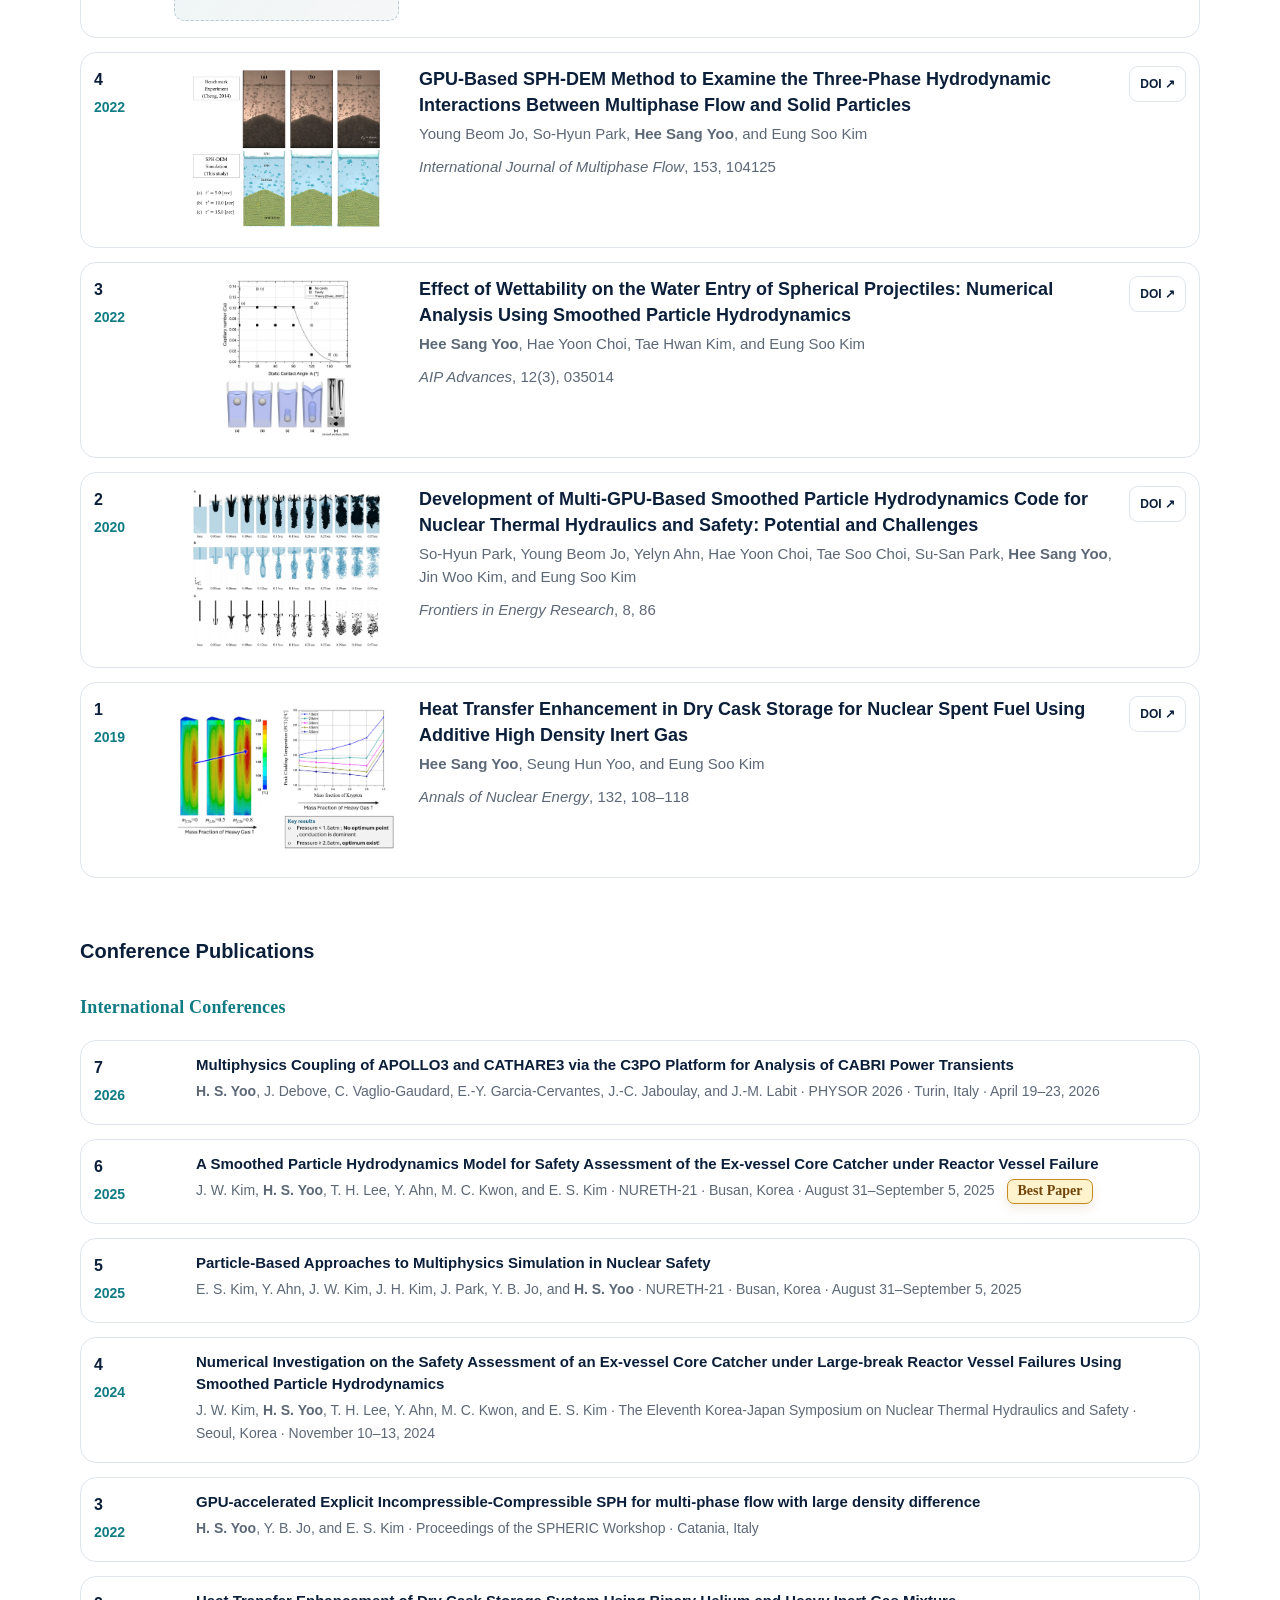
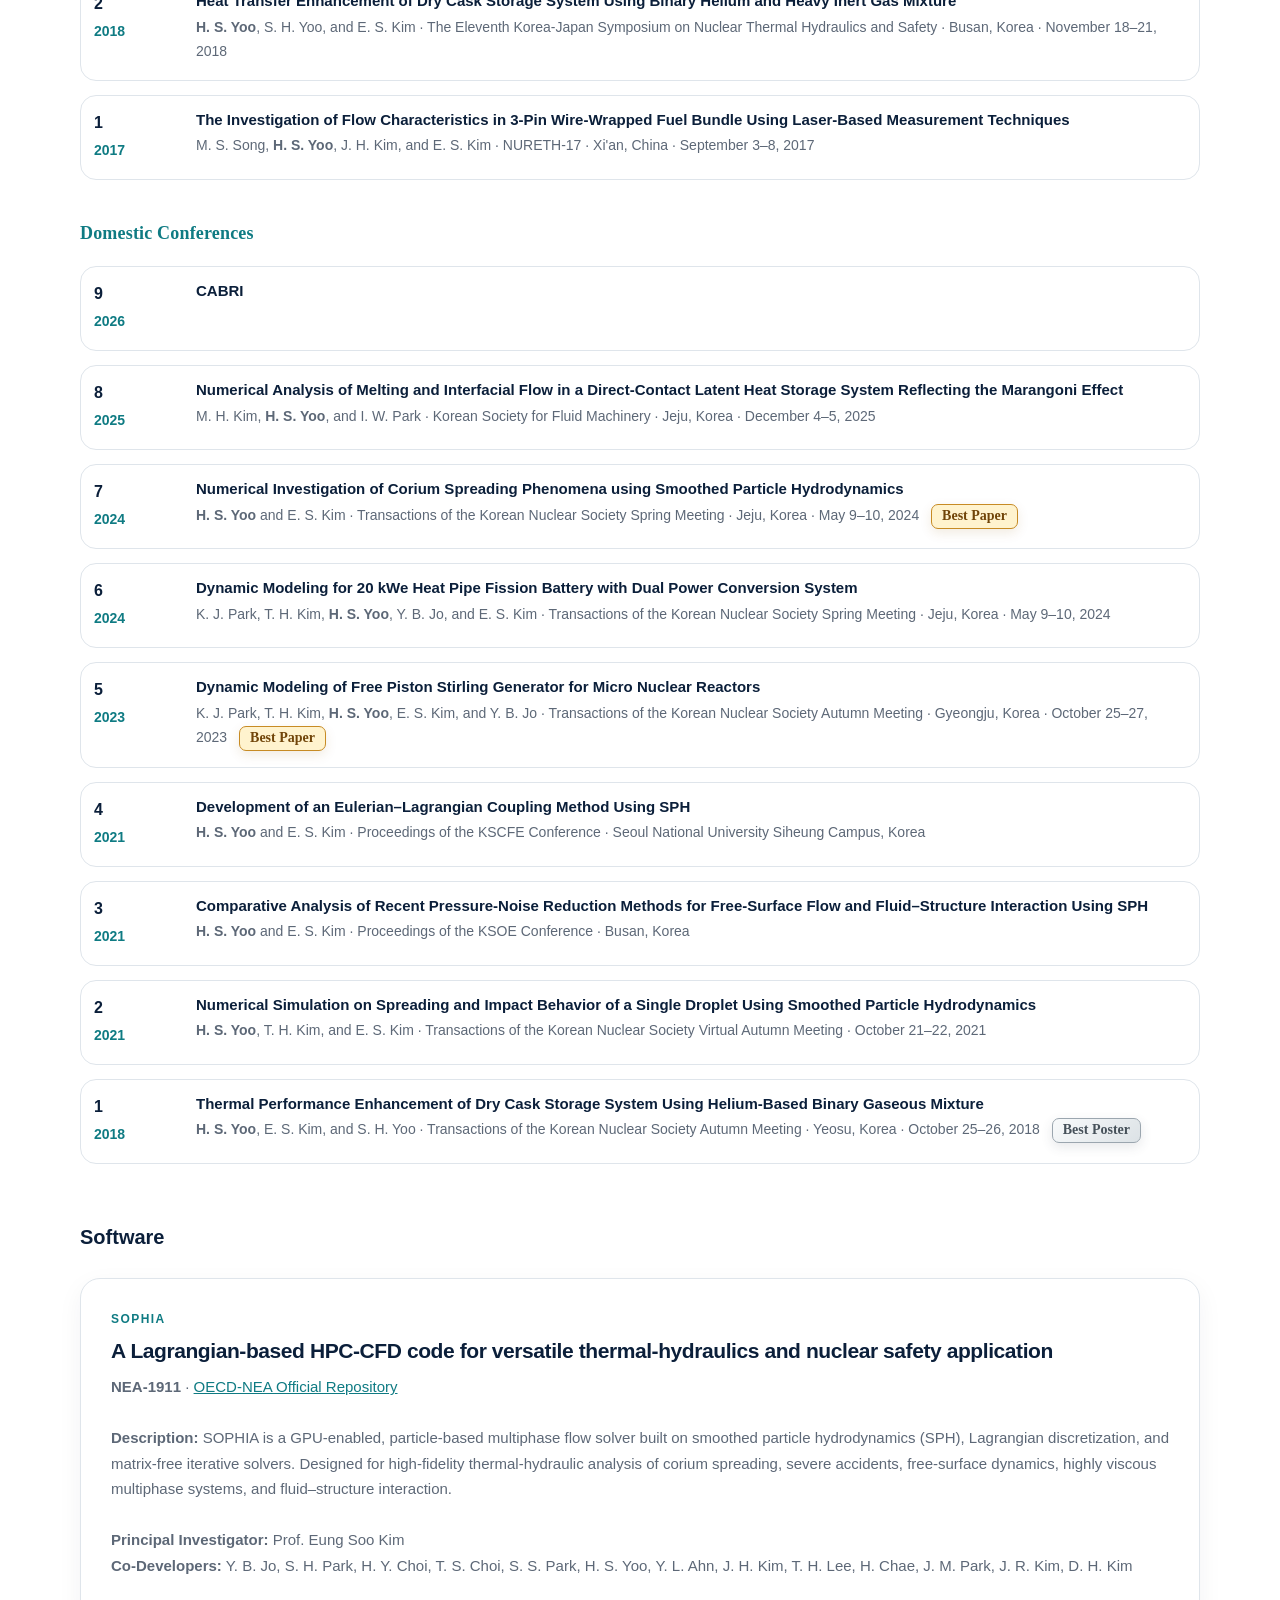
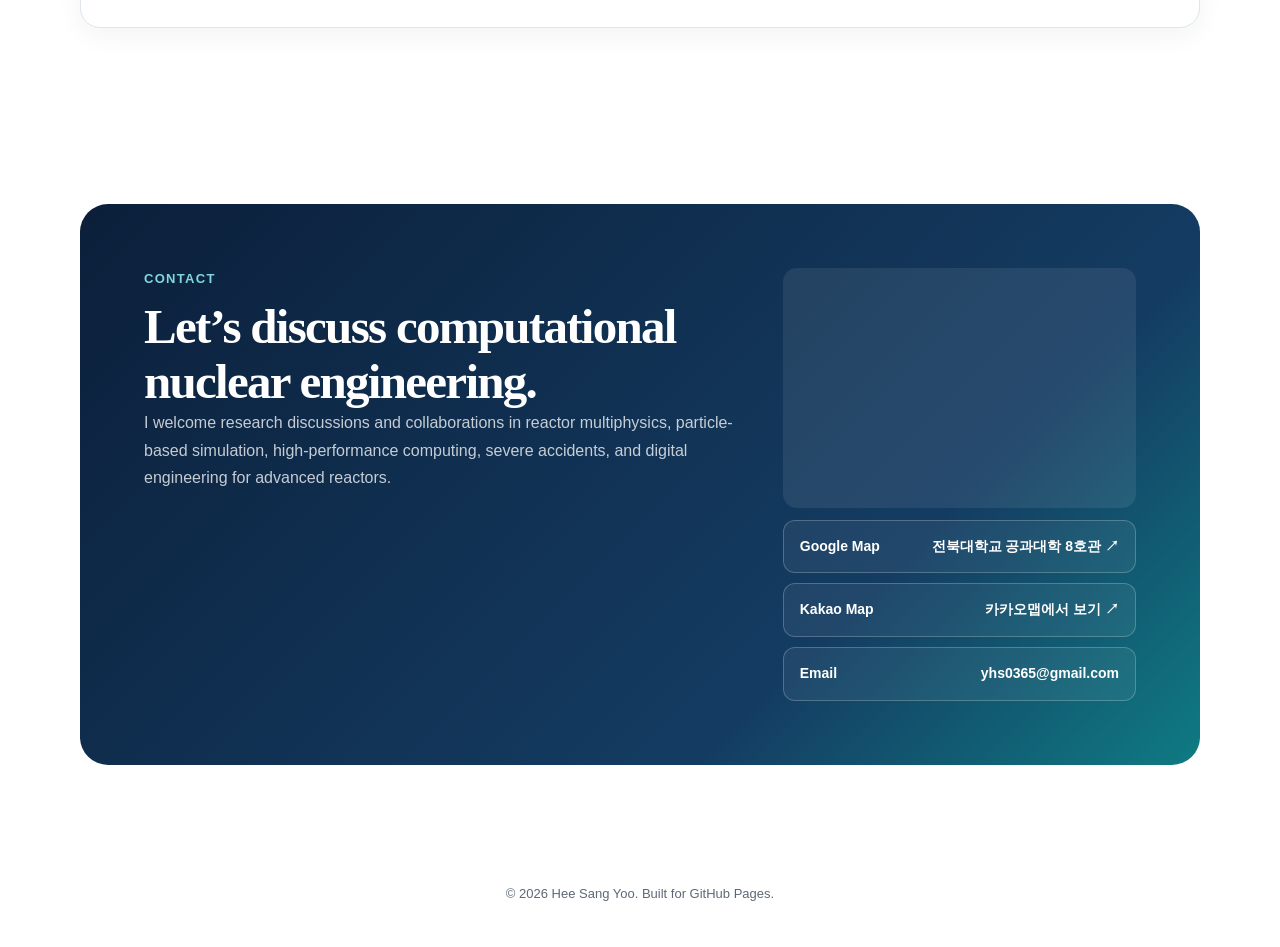
==== commit cd42cec1: "smalledit" ====
--- a/index.html
+++ b/index.html
@@ -384,6 +384,7 @@
     }
 
     .research-card {
+      display: block;
       position: relative;
       overflow: hidden;
       min-height: 350px;
@@ -392,12 +393,18 @@
       border-radius: var(--radius);
       background: #fff;
       box-shadow: 0 8px 26px rgba(11, 31, 58, 0.05);
+      text-decoration: none;
       transition: transform 180ms ease, box-shadow 180ms ease;
     }
 
     .research-card:hover {
       transform: translateY(-4px);
       box-shadow: 0 16px 38px rgba(11, 31, 58, 0.10);
+    }
+
+    .research-card:focus-visible {
+      outline: 3px solid rgba(15, 123, 131, .35);
+      outline-offset: 4px;
     }
 
     .research-visual {
@@ -1623,54 +1630,55 @@
         <div class="section-heading">
           <div>
             <p class="section-kicker">Research directions</p>
-            <h2>Computational foundations for virtual reactors.</h2>
+            <h2>High-fidelity computational science for reactor digital twins.</h2>
           </div>
           <p class="section-intro">
-            My long-term goal is to advance high-fidelity, multiphysics, and multiscale technologies
-            that support safer reactor design, best-estimate analysis, and future digital twins.
+            My research integrates particle methods, reactor multiphysics, multiscale modeling, and
+            high-performance computing to develop predictive digital twins for nuclear systems.
           </p>
         </div>
 
         <div class="research-grid">
-          <article class="research-card">
+          <a class="research-card" href="research/research-direction1.html" aria-label="Learn more about digital twins for severe accidents">
+            <div class="research-visual visual-digital" aria-hidden="true"></div>
+            <span class="research-number">01 · SEVERE ACCIDENTS</span>
+            <h3>Digital Twins for Severe Accidents</h3>
+            <p>
+              Leveraging the flexibility of particle-based methods to explore diverse severe-accident
+              scenarios, including multiphase interaction, corium behavior, spreading, fragmentation,
+              and fluid-structure interaction.
+            </p>
+          </a>
+
+          <a class="research-card" href="research/research-direction2.html" aria-label="Learn more about high-fidelity reactor multiphysics analysis">
             <div class="research-visual visual-multiphysics" aria-hidden="true"></div>
-            <span class="research-number">01 · MULTIPHYSICS</span>
-            <h3>Reactor Multiphysics Coupling</h3>
+            <span class="research-number">02 · REACTOR MULTIPHYSICS</span>
+            <h3>High-Fidelity Reactor Multiphysics Analysis</h3>
             <p>
-              Coupling neutronics and thermal hydraulics across 1D, subchannel, and 3D models for
-              local feedback analysis during rapid reactor transients.
+              Coupling neutronics and thermal hydraulics across system, subchannel, and three-dimensional
+              models to resolve local feedback and transient behavior with high physical fidelity.
             </p>
-          </article>
-
-          <article class="research-card">
+          </a>
+
+          <a class="research-card" href="research/research-direction3.html" aria-label="Learn more about digital twins for advanced reactors">
+            <div class="research-visual visual-hpc" aria-hidden="true"></div>
+            <span class="research-number">03 · ADVANCED REACTORS</span>
+            <h3>Digital Twins for Advanced Reactors</h3>
+            <p>
+              Integrating multiscale and system-level modeling with high-fidelity component models to
+              build predictive simulation environments for advanced reactor design and operation.
+            </p>
+          </a>
+
+          <a class="research-card" href="research/research-direction4.html" aria-label="Learn more about HPC-based particle method development">
             <div class="research-visual visual-particles" aria-hidden="true"></div>
-            <span class="research-number">02 · PARTICLE METHODS</span>
-            <h3>Particle-Based CFD & Severe Accidents</h3>
+            <span class="research-number">04 · HPC PARTICLE METHODS</span>
+            <h3>HPC-Based Particle Method Development</h3>
             <p>
-              SPH methods for multiphase flow, free surfaces, highly viscous corium, spreading,
-              impact, fragmentation, and coupled fluid–structure interaction.
+              Developing scalable smoothed particle hydrodynamics (SPH), peridynamics (PD), and discrete
+              element methods (DEM), together with robust coupling strategies among these formulations.
             </p>
-          </article>
-
-          <article class="research-card">
-            <div class="research-visual visual-hpc" aria-hidden="true"></div>
-            <span class="research-number">03 · HPC</span>
-            <h3>GPU & Parallel Scientific Computing</h3>
-            <p>
-              Matrix-free algorithms, multi-GPU parallelization, dynamic load balancing, and scalable
-              solver design for computationally intensive nuclear engineering problems.
-            </p>
-          </article>
-
-          <article class="research-card">
-            <div class="research-visual visual-digital" aria-hidden="true"></div>
-            <span class="research-number">04 · DIGITAL ENGINEERING</span>
-            <h3>Virtual Reactors & AI-Assisted Simulation</h3>
-            <p>
-              High-fidelity simulation, uncertainty quantification, reduced-order models, and AI
-              acceleration as enabling layers for predictive digital engineering.
-            </p>
-          </article>
+          </a>
         </div>
       </div>
     </section>
@@ -1691,28 +1699,22 @@
         <div class="news-carousel">
           <div class="news-track" tabindex="0" aria-label="News carousel">
             <article class="highlight">
-              <div class="highlight-graphic coming-soon-graphic" aria-hidden="true">
-                <div class="core-lines"></div>
-                <div class="core-ring"></div>
-                <span>COMING SOON</span>
+              <div class="highlight-graphic news-image news-photo">
+                <img src="news/news2.jpg" alt="Hee Sang Yoo with colleagues at CEA Cadarache">
               </div>
               <div class="highlight-copy">
-                <p class="section-kicker">Upcoming Update</p>
-                <h3>Coming Soon</h3>
-                <p>New research and academic updates will be shared here.</p>
-              </div>
-            </article>
-
-            <article class="highlight">
-              <div class="highlight-graphic coming-soon-graphic" aria-hidden="true">
-                <div class="core-lines"></div>
-                <div class="core-ring"></div>
-                <span>COMING SOON</span>
-              </div>
-              <div class="highlight-copy">
-                <p class="section-kicker">Upcoming Update</p>
-                <h3>Coming Soon</h3>
-                <p>New research and academic updates will be shared here.</p>
+                <p class="section-kicker">August 2026 · CEA Cadarache, France</p>
+                <h3>GOODBYE, CEA!</h3>
+                <p>
+                  It was an honor to be part of CEA IRESNE at CEA Cadarache. I was fortunate to meet
+                  wonderful colleagues, learn a great deal from them, and grow as a researcher throughout this chapter.
+                </p>
+                <ul class="tag-list">
+                  <li>CEA Cadarache</li>
+                  <li>CEA IRESNE</li>
+                  <li>France</li>
+                  <li>Research Journey</li>
+                </ul>
               </div>
             </article>
 
@@ -1721,7 +1723,7 @@
                 <img src="news/news1.webp" alt="Hee Sang Yoo presenting at PHYSOR 2026 in Turin">
               </div>
               <div class="highlight-copy">
-                <p class="section-kicker">PHYSOR 2026 · Turin, Italy</p>
+                <p class="section-kicker">April 2026 · PHYSOR 2026 · Turin, Italy</p>
                 <h3>I PRESENTED OUR WORK AT PHYSOR 2026 IN TURIN!</h3>
                 <p>
                   I was pleased to present “Multiphysics Coupling of APOLLO3 and CATHARE3 via the C3PO
@@ -1734,6 +1736,19 @@
                   <li>CEA IRESNE</li>
                   <li>Reactor Multiphysics</li>
                 </ul>
+              </div>
+            </article>
+
+            <article class="highlight">
+              <div class="highlight-graphic coming-soon-graphic" aria-hidden="true">
+                <div class="core-lines"></div>
+                <div class="core-ring"></div>
+                <span>COMING SOON</span>
+              </div>
+              <div class="highlight-copy">
+                <p class="section-kicker">Upcoming Update</p>
+                <h3>Coming Soon</h3>
+                <p>New research and academic updates will be shared here.</p>
               </div>
             </article>
           </div>
@@ -1847,38 +1862,56 @@
 
             <article class="featured-paper">
               <div class="featured-paper-page">
-                <img src="figure/publications/highlights/j15-first-page.png" alt="First page of the International Communications in Heat and Mass Transfer paper">
+                <img src="figure/publications/highlights/j12-first-page.png" alt="First page of the Computational Mechanics paper">
               </div>
               <div class="featured-paper-meta">
-                <span>J15 - 2026</span>
-                <h4>Effects of Surface Characteristics of Oxidized Zircaloy-4</h4>
-                <p class="featured-paper-summary">The study reveals how oxide-layer thickness, wettability, and crack orientation govern pool-boiling heat transfer on Zircaloy-4.</p>
-                <a href="https://doi.org/10.1016/j.icheatmasstransfer.2026.111277" target="_blank" rel="noopener">DOI &nearr;</a>
+                <span>J12 - 2025</span>
+                <h4>Coupled EISPH–OSPD Framework for Hydroelastic Response and Brittle Fracture</h4>
+                <p class="featured-paper-summary">A unified particle framework couples fluid dynamics, structural response, and brittle fracture for strongly interacting hydroelastic problems.</p>
+                <a href="https://doi.org/10.1007/s00466-025-02697-z" target="_blank" rel="noopener">DOI &nearr;</a>
               </div>
             </article>
 
             <article class="featured-paper">
               <div class="featured-paper-page">
-                <img src="figure/publications/highlights/j14-first-page.png" alt="First page of the Advances in Engineering Software paper">
+                <img src="figure/publications/highlights/j9-first-page.png" alt="First page of the Nuclear Engineering and Technology paper">
               </div>
               <div class="featured-paper-meta">
-                <span>J14 - 2026</span>
-                <h4>Dynamic Load Balancing for Multi-GPU SPH</h4>
-                <p class="featured-paper-summary">A two-dimensional staggered domain-decomposition strategy improves load balance and scalability for large multi-GPU SPH simulations.</p>
-                <a href="https://doi.org/10.1016/j.advengsoft.2026.104123" target="_blank" rel="noopener">DOI &nearr;</a>
+                <span>J9 - 2024</span>
+                <h4>Numerical Investigation of Molten-Corium Spreading Using EISPH</h4>
+                <p class="featured-paper-summary">The EISPH method resolves the highly viscous free-surface dynamics and heat transfer that govern molten-corium spreading.</p>
+                <a href="https://doi.org/10.1016/j.net.2024.11.003" target="_blank" rel="noopener">DOI &nearr;</a>
+              </div>
+            </article>
+
+            <article class="featured-paper">
+              <div class="featured-paper-page">
+                <img src="figure/publications/highlights/j6-first-page.png" alt="First page of the Journal of Computational Physics paper">
+              </div>
+              <div class="featured-paper-meta">
+                <span>J6 - 2024</span>
+                <h4>Comparative Study of SPH Methods for Multiphase Flow with High Density Difference</h4>
+                <p class="featured-paper-summary">WCSPH, EISPH, and EICSPH are systematically compared to identify their accuracy and stability across challenging high-density-ratio multiphase flows.</p>
+                <a href="https://doi.org/10.1016/j.jcp.2024.112930" target="_blank" rel="noopener">DOI &nearr;</a>
               </div>
             </article>
           </div>
-          <p class="featured-publications-status" aria-live="polite"><span class="featured-current">1</span> / 3</p>
+          <p class="featured-publications-status" aria-live="polite"><span class="featured-current">1</span> / 4</p>
         </div>
 
         <h3 class="publication-subheading" style="margin: 0 0 24px;">Journal Publications</h3>
         <ol class="publication-list">
           <li class="publication-item with-figure">
+            <div class="publication-year"><span class="publication-number">16</span>2026</div>
+            <div class="publication-figure"><img src="figure/publications/j15.jpg" alt="Pool boiling regimes and heat-flux curve"></div>
+            <div><p class="publication-title">From Water to Dielectric Fluids: Pool Boiling Research under Pressure and Subcooling for Next-Generation Cooling</p><p class="publication-authors">Sung Jin Kim, Hyunjin Yong, <strong>Hee Sang Yoo</strong>, and Il Woong Park</p><p class="publication-journal"><em>Renewable and Sustainable Energy Reviews</em>, 239, 116852<br><strong>2024 JCR: Top 2.4% · IF 16.3</strong></p></div>
+            <a class="publication-link" href="https://doi.org/10.1016/j.rser.2026.116852" target="_blank" rel="noopener">DOI ↗</a>
+          </li>
+          <li class="publication-item with-figure">
             <div class="publication-year"><span class="publication-number">15</span>2026</div>
-            <div class="publication-figure"><img src="figure/publications/j15.jpg" alt="Pool boiling regimes and heat-flux curve"></div>
-            <div><p class="publication-title">From Water to Dielectric Fluids: Pool Boiling Research under Pressure and Subcooling for Next-Generation Cooling</p><p class="publication-authors">Sung Jin Kim, Hyunjin Yong, <strong>Hee Sang Yoo</strong>, and Il Woong Park</p><p class="publication-journal"><em>Renewable and Sustainable Energy Reviews</em>, 116852</p></div>
-            <a class="publication-link" href="https://doi.org/10.1016/j.rser.2026.116852" target="_blank" rel="noopener">DOI ↗</a>
+            <div class="publication-figure"><img src="figure/publications/highlights/j15-first-page.png" alt="First page of the oxidized Zircaloy-4 pool-boiling paper"></div>
+            <div><p class="publication-title">Effects of Surface Characteristics of Oxidized Zircaloy-4 on Pool Boiling Heat Transfer</p><p class="publication-authors">Sung Jin Kim, Sangmin Song, Junbeom Song, Il Woong Park, <strong>Hee Sang Yoo</strong>, and Hyun Sun Park</p><p class="publication-journal"><em>International Communications in Heat and Mass Transfer</em>, 176, 111277</p></div>
+            <a class="publication-link" href="https://doi.org/10.1016/j.icheatmasstransfer.2026.111277" target="_blank" rel="noopener">DOI ↗</a>
           </li>
           <li class="publication-item with-figure">
             <div class="publication-year"><span class="publication-number">14</span>2026</div>
@@ -1888,7 +1921,7 @@
           </li>
           <li class="publication-item with-figure">
             <div class="publication-year"><span class="publication-number">13</span>2026</div>
-            <div class="publication-figure publication-placeholder"><span>IMAGE</span></div>
+            <div class="publication-figure publication-placeholder"><span>COMING SOON</span></div>
             <div><p class="publication-title">A Steady-State Eulerian Smoothed Particle Hydrodynamics (SPH) Approach for Incompressible Flow and Heat Transfer Using the Semi-Implicit Method for Pressure-Linked Equations (SIMPLE) Algorithm</p><p class="publication-authors">Tae Hwan Kim, <strong>Hee Sang Yoo</strong>, Jin-Woo Kim, and Eung Soo Kim</p><p class="publication-journal"><em>International Journal for Numerical Methods in Engineering</em>, 127(1), e70255</p></div>
             <a class="publication-link" href="https://doi.org/10.1002/nme.70255" target="_blank" rel="noopener">DOI ↗</a>
           </li>
@@ -1924,7 +1957,7 @@
           </li>
           <li class="publication-item with-figure">
             <div class="publication-year"><span class="publication-number">7</span>2024</div>
-            <div class="publication-figure publication-placeholder"><span>IMAGE</span></div>
+            <div class="publication-figure publication-placeholder"><span>COMING SOON</span></div>
             <div><p class="publication-title">Dynamic Load Balancing of Multi-GPU Parallelization for VULCANO VE-U7 Corium Spreading Analysis Using SOPHIA</p><p class="publication-authors">Yelyn Ahn, <strong>Hee Sang Yoo</strong>, Namjae Choi, and Eung Soo Kim</p><p class="publication-journal"><em>Nuclear Technology</em>, 211(6), 1316–1336</p></div>
             <a class="publication-link" href="https://doi.org/10.1080/00295450.2024.2397617" target="_blank" rel="noopener">DOI ↗</a>
           </li>
@@ -2148,15 +2181,31 @@
     });
 
     function resolvePublicationMedia(container, number) {
-      const existingImage = container.querySelector('img');
       const label = `Publication J${number} media`;
       const base = `figure/publications/j${number}`;
-      const extensions = ['gif', 'png', 'jpg', 'jpeg', 'webp'];
-
-      function tryImage(index) {
-        if (index >= extensions.length) {
+      const candidates = [
+        { extension: 'png', type: 'image' },
+        { extension: 'jpg', type: 'image' },
+        { extension: 'jpeg', type: 'image' },
+        { extension: 'mp4', type: 'video' },
+        { extension: 'gif', type: 'image' },
+        { extension: 'webp', type: 'image' }
+      ];
+
+      const placeholder = document.createElement('span');
+      placeholder.textContent = 'COMING SOON';
+      container.classList.add('publication-placeholder');
+      container.replaceChildren(placeholder);
+
+      function tryMedia(index) {
+        if (index >= candidates.length) return;
+
+        const candidate = candidates[index];
+        const source = `${base}.${candidate.extension}`;
+
+        if (candidate.type === 'video') {
           const video = document.createElement('video');
-          video.src = `${base}.mp4`;
+          video.src = source;
           video.autoplay = true;
           video.muted = true;
           video.loop = true;
@@ -2168,6 +2217,8 @@
             bindExpandableMedia(video, label);
             video.play().catch(() => {});
           }, { once: true });
+          video.addEventListener('error', () => tryMedia(index + 1), { once: true });
+          video.load();
           return;
         }
 
@@ -2180,20 +2231,11 @@
           container.replaceChildren(image);
           bindExpandableMedia(image, label);
         };
-        probe.onerror = () => tryImage(index + 1);
-        probe.src = `${base}.${extensions[index]}`;
+        probe.onerror = () => tryMedia(index + 1);
+        probe.src = source;
       }
 
-      if (existingImage) {
-        if (existingImage.complete) {
-          if (existingImage.naturalWidth > 0) return;
-          tryImage(0);
-        } else {
-          existingImage.addEventListener('error', () => tryImage(0), { once: true });
-        }
-        return;
-      }
-      tryImage(0);
+      tryMedia(0);
     }
 
     document.querySelectorAll('.publication-list .publication-item.with-figure').forEach((item) => {
